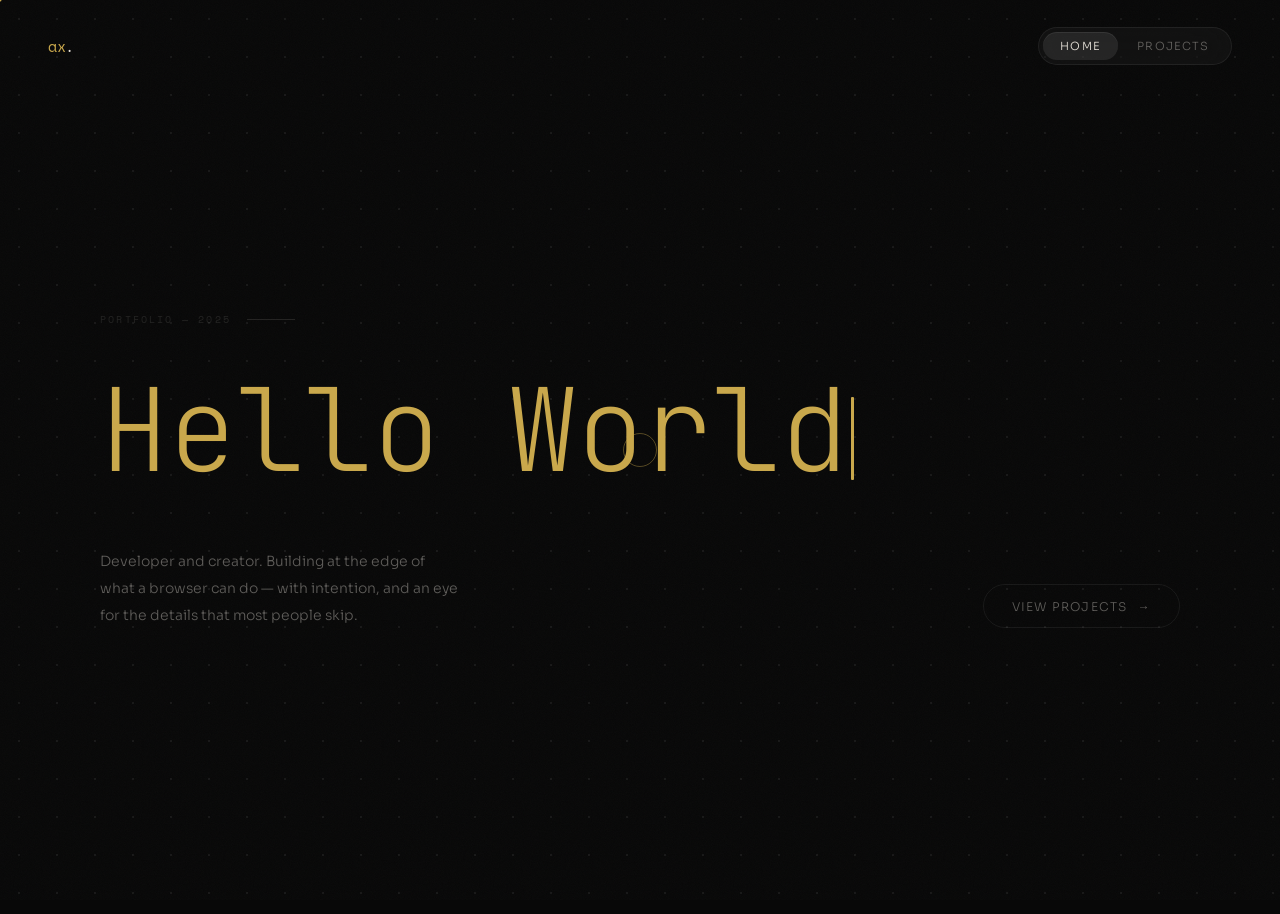
==== index.html @ 5260afad "Update link to test.html in index.html" ====
<!DOCTYPE html>
<html lang="en">
<head>
  <meta charset="UTF-8" />
  <meta name="viewport" content="width=device-width, initial-scale=1.0" />
  <title>ax.</title>
  <link href="https://fonts.googleapis.com/css2?family=Sora:wght@200;300;400&family=Space+Mono&family=Playfair+Display:ital@1&family=JetBrains+Mono:wght@400&display=swap" rel="stylesheet" />
  <style>
    :root {
      --gold:#c9a84c;
      --gold-dim:rgba(201,168,76,.07);
      --gold-border:rgba(201,168,76,.28);
      --bg:#080808;
      --text:#eae5dc;
      --muted:rgba(234,229,220,.38);
      --faint:rgba(234,229,220,.12);
      --line:rgba(255,255,255,.065);
      --glass:rgba(255,255,255,.038);
    }

    *,*::before,*::after{margin:0;padding:0;box-sizing:border-box;}
    html{height:100%;}
    body{
      background:var(--bg);
      color:var(--text);
      font-family:'Sora',sans-serif;
      min-height:100vh;
      overflow-x:hidden;
      cursor:none;
    }

    /* dot grid */
    body::before{
      content:'';
      position:fixed;inset:0;
      background-image:radial-gradient(circle,rgba(255,255,255,.065) 1px,transparent 1px);
      background-size:38px 38px;
      background-position:var(--gx,0px) var(--gy,0px);
      z-index:0;pointer-events:none;
      transition:background-position 1.2s cubic-bezier(.23,1,.32,1);
    }

    /* grain */
    body::after{
      content:'';position:fixed;inset:0;z-index:1;pointer-events:none;opacity:.028;
      background-image:url("data:image/svg+xml,%3Csvg xmlns='http://www.w3.org/2000/svg' width='400' height='400'%3E%3Cfilter id='g'%3E%3CfeTurbulence type='fractalNoise' baseFrequency='.68' numOctaves='4' stitchTiles='stitch'/%3E%3C/filter%3E%3Crect width='400' height='400' filter='url(%23g)'/%3E%3C/svg%3E");
      background-size:240px 240px;
    }

    /* cursor */
    #cr{
      position:fixed;width:34px;height:34px;
      border:1px solid rgba(201,168,76,.4);
      border-radius:50%;
      transform:translate(-50%,-50%);
      pointer-events:none;z-index:9999;
      transition:width .25s,height .25s,border-color .25s;
      will-change:left,top;
    }
    #cr.big{width:52px;height:52px;border-color:rgba(201,168,76,.75);}
    #cd{
      position:fixed;width:3px;height:3px;background:var(--gold);
      border-radius:50%;transform:translate(-50%,-50%);
      pointer-events:none;z-index:10000;
    }

    /* nav */
    nav{
      position:fixed;top:0;left:0;right:0;z-index:500;
      padding:1.7rem 3rem;
      display:flex;align-items:center;justify-content:space-between;
    }
    .logo{
      font-family:'Space Mono',monospace;font-size:.95rem;
      color:var(--text);text-decoration:none;cursor:none;letter-spacing:-.02em;
    }
    .logo em{color:var(--gold);font-style:normal;}
    .pill{
      display:flex;background:rgba(255,255,255,.034);
      border:1px solid var(--line);border-radius:100px;
      padding:.26rem;gap:.08rem;
      backdrop-filter:blur(20px);-webkit-backdrop-filter:blur(20px);
    }
    .tab{
      font-family:'Sora',sans-serif;font-size:.7rem;font-weight:300;
      letter-spacing:.1em;text-transform:uppercase;
      color:var(--muted);background:none;border:none;
      padding:.42rem 1.1rem;border-radius:100px;
      cursor:none;transition:color .2s,background .2s;
    }
    .tab:hover{color:var(--text);}
    .tab.on{
      background:rgba(255,255,255,.085);color:var(--text);
      box-shadow:inset 0 1px 0 rgba(255,255,255,.07);
    }

    /* sections */
    main{position:relative;z-index:2;}
    .sec{
      position:absolute;inset:0;min-height:100vh;
      display:flex;align-items:center;
      padding:6.5rem 3rem 4rem;
      opacity:0;pointer-events:none;
      transform:translateY(14px);
      transition:opacity .5s cubic-bezier(.23,1,.32,1),transform .5s cubic-bezier(.23,1,.32,1);
    }
    .sec.on{opacity:1;pointer-events:all;transform:translateY(0);position:relative;}

    /* ── HOME ── */
    .hero{width:100%;max-width:1080px;margin:0 auto;}
    .hero-label{
      font-family:'Space Mono',monospace;font-size:.62rem;
      letter-spacing:.22em;color:var(--faint);text-transform:uppercase;
      display:flex;align-items:center;gap:1rem;margin-bottom:2.8rem;
      opacity:0;animation:fadeUp .7s .1s cubic-bezier(.23,1,.32,1) forwards;
    }
    .hero-label::after{content:'';width:48px;height:1px;background:var(--faint);}
    h1.hero-title{
      font-weight:200;line-height:1.0;letter-spacing:-.04em;
      margin-bottom:3.5rem;
      opacity:0;animation:fadeUp .7s .25s cubic-bezier(.23,1,.32,1) forwards;
    }
    .line-static{display:block;font-size:clamp(4.5rem,10vw,8.5rem);color:var(--text);}
    .line-typed{
      display:block;
      font-family:'JetBrains Mono',monospace;
      font-size:clamp(3.8rem,9vw,7.5rem);color:var(--gold);min-height:1.05em;
    }
    .cur{
      display:inline-block;width:3px;height:.72em;
      background:var(--gold);vertical-align:middle;margin-left:3px;
      border-radius:1px;animation:blink .9s step-end infinite;
    }
    @keyframes blink{50%{opacity:0}}
    .hero-bottom{
      display:flex;align-items:flex-end;justify-content:space-between;
      gap:2rem;flex-wrap:wrap;
      opacity:0;animation:fadeUp .7s .45s cubic-bezier(.23,1,.32,1) forwards;
    }
    .hero-desc{font-size:.875rem;font-weight:300;color:var(--muted);line-height:1.9;max-width:360px;}
    .mag{position:relative;display:inline-block;padding:1.2rem;margin:-1.2rem;}
    .cta{
      display:inline-flex;align-items:center;gap:.65rem;
      background:none;border:1px solid var(--line);color:var(--muted);
      font-family:'Sora',sans-serif;font-size:.75rem;font-weight:300;
      letter-spacing:.1em;text-transform:uppercase;
      padding:.85rem 1.75rem;border-radius:100px;
      cursor:none;transition:border-color .25s,color .25s,background .25s;
      white-space:nowrap;position:relative;z-index:1;
    }
    .cta:hover{border-color:var(--gold-border);color:var(--gold);background:var(--gold-dim);}
    .cta .arr{transition:transform .3s cubic-bezier(.23,1,.32,1);display:inline-block;}
    .cta:hover .arr{transform:translateX(4px);}

    /* ── PROJECTS ── */
    #projects{align-items:flex-start;padding-top:7rem;min-height:100vh;}
    .proj-wrap{width:100%;max-width:1080px;margin:0 auto;}
    .proj-head{
      display:flex;align-items:baseline;justify-content:space-between;
      padding-bottom:1rem;border-bottom:1px solid var(--line);margin-bottom:2.5rem;
    }
    .ph-l{font-family:'Space Mono',monospace;font-size:.62rem;letter-spacing:.2em;text-transform:uppercase;color:var(--faint);}
    .ph-r{font-family:'Space Mono',monospace;font-size:.62rem;letter-spacing:.1em;color:var(--faint);}

    /* card grid */
    .cards{
      display:grid;
      grid-template-columns:1fr 1fr;
      gap:1.4rem;
    }
    @media(max-width:680px){.cards{grid-template-columns:1fr;}}

    /* individual card */
    .card{
      background:var(--glass);
      border:1px solid var(--line);
      border-radius:24px;
      padding:2.4rem;
      position:relative;
      overflow:hidden;
      transition:border-color .35s,box-shadow .35s,transform .08s;
      transform-style:preserve-3d;
      opacity:0;
      transform:translateY(16px);
      transition:opacity .5s cubic-bezier(.23,1,.32,1),
                  transform .5s cubic-bezier(.23,1,.32,1),
                  border-color .35s,box-shadow .35s;
      backdrop-filter:blur(16px);
      -webkit-backdrop-filter:blur(16px);
      cursor:none;
    }
    .card.visible{opacity:1;transform:translateY(0);}

    /* top sheen */
    .card::after{
      content:'';
      position:absolute;top:0;left:15%;right:15%;height:1px;
      background:linear-gradient(to right,transparent,rgba(255,255,255,.1),transparent);
    }

    /* cursor-follow light */
    .card-light{
      position:absolute;inset:0;
      background:radial-gradient(380px circle at var(--mx,-100px) var(--my,-100px),rgba(201,168,76,.07),transparent 60%);
      opacity:0;transition:opacity .3s;border-radius:24px;pointer-events:none;
    }
    .card:hover .card-light{opacity:1;}
    .card:hover{
      border-color:rgba(255,255,255,.11);
      box-shadow:0 20px 60px rgba(0,0,0,.5),inset 0 1px 0 rgba(255,255,255,.07);
    }

    /* ghost index number */
    .card-ghost{
      position:absolute;top:-.8rem;right:1.2rem;
      font-family:'Space Mono',monospace;font-size:7rem;font-weight:400;
      color:rgba(255,255,255,.028);line-height:1;
      pointer-events:none;user-select:none;
      transition:color .4s,transform .4s cubic-bezier(.23,1,.32,1);
    }
    .card:hover .card-ghost{color:rgba(255,255,255,.05);transform:translateY(-6px);}

    /* card content */
    .card-tag{
      display:inline-block;
      font-size:.6rem;letter-spacing:.14em;text-transform:uppercase;
      color:var(--gold);background:var(--gold-dim);
      border:1px solid rgba(201,168,76,.18);
      padding:.22rem .7rem;border-radius:100px;
      margin-bottom:1.3rem;
    }
    .card-name{
      font-size:1.65rem;font-weight:200;letter-spacing:-.025em;
      color:var(--text);line-height:1.1;margin-bottom:1rem;
      transition:color .25s;
    }
    .card:hover .card-name{color:rgba(234,229,220,.92);}
    .card-desc{
      font-size:.83rem;font-weight:300;color:var(--muted);
      line-height:1.85;margin-bottom:1.8rem;
    }

    /* icon slot */
    .card-icon{
      width:56px;
      height:56px;
      border-radius:16px;
      border:1px solid rgba(255,255,255,.10);
      background:rgba(255,255,255,.03);
      overflow:hidden;
      flex-shrink:0;
      display:flex;
      align-items:center;
      justify-content:center;
      backdrop-filter:blur(12px);
      -webkit-backdrop-filter:blur(12px);
    }
    .card-icon img,
    .card-icon svg{
      width:100%;
      height:100%;
      object-fit:cover;
      display:block;
    }

    .card-top{
      display:flex;
      align-items:flex-start;
      justify-content:space-between;
      gap:1rem;
      margin-bottom:1rem;
      position:relative;
      z-index:1;
    }

    /* card footer */
    .card-foot{display:flex;align-items:center;justify-content:space-between;gap:1rem;flex-wrap:wrap;}
    .card-stack{display:flex;gap:.35rem;flex-wrap:wrap;}
    .spill{
      font-size:.58rem;letter-spacing:.1em;
      color:var(--faint);
      background:rgba(255,255,255,.03);
      border:1px solid rgba(255,255,255,.065);
      padding:.2rem .6rem;border-radius:100px;
    }

    /* visit button */
    .card-btn{
      display:inline-flex;align-items:center;gap:.5rem;
      background:none;
      border:1px solid var(--line);
      color:var(--muted);
      font-family:'Sora',sans-serif;
      font-size:.68rem;font-weight:300;letter-spacing:.1em;text-transform:uppercase;
      padding:.6rem 1.2rem;border-radius:100px;
      text-decoration:none;
      cursor:none;
      transition:border-color .25s,color .25s,background .25s,transform .2s;
      white-space:nowrap;
      flex-shrink:0;
    }
    .card-btn:hover{
      border-color:var(--gold-border);color:var(--gold);
      background:var(--gold-dim);transform:translateY(-1px);
    }
    .card-btn .barr{
      display:inline-block;font-size:.75rem;
      transition:transform .3s cubic-bezier(.23,1,.32,1);
    }
    .card-btn:hover .barr{transform:translate(2px,-2px);}

    /* stagger delays */
    .card:nth-child(1){transition-delay:0s,.0s,.0s,.0s;}
    .card.visible:nth-child(1){transition-delay:.1s;}
    .card.visible:nth-child(2){transition-delay:.22s;}

    @keyframes fadeUp{to{opacity:1;transform:translateY(0);}}
  </style>
</head>
<body>

  <div id="cr"></div>
  <div id="cd"></div>

  <nav>
    <a class="logo"><em>ax</em>.</a>
    <div class="pill">
      <button class="tab on" data-to="home">Home</button>
      <button class="tab" data-to="projects">Projects</button>
    </div>
  </nav>

  <main>

    <!-- HOME -->
    <section class="sec on" id="home">
      <div class="hero">
        <div class="hero-label">Portfolio — 2025</div>
        <h1 class="hero-title">
          <span class="line-typed"><span id="typer"></span><span class="cur"></span></span>
        </h1>
        <div class="hero-bottom">
          <p class="hero-desc">
            Developer and creator. Building at the edge of what a browser
            can do — with intention, and an eye for the details that most people skip.
          </p>
          <div class="mag" id="mag">
            <button class="cta" id="cta-btn">
              View Projects <span class="arr">→</span>
            </button>
          </div>
        </div>
      </div>
    </section>

    <!-- PROJECTS -->
    <section class="sec" id="projects">
      <div class="proj-wrap">
        <div class="proj-head">
          <span class="ph-l">Selected Projects</span>
          <span class="ph-r">02 / 2026</span>
        </div>

        <div class="cards">

          <!-- Card 01 -->
          <div class="card" id="c1">
            <div class="card-light"></div>
            <div class="card-ghost"></div>
            <div class="card-top">
              <div class="card-tag">Test</div>
              <div class="card-icon">
                <!-- put your icon/image/svg here -->
              </div>
            </div>
            <div class="card-name">Test Page</div>
            <p class="card-desc">
              A simple test page for this website
            </p>
            <div class="card-foot">
              <div class="card-stack">
                <span class="spill">Secure</span>
                <span class="spill">HTML/CSS/JS</span>
              </div>
              <a class="card-btn" href="/test.html" target="_blank" rel="noopener">
                Visit <span class="barr">↗</span>
              </a>
            </div>
          </div>

          <!-- Card 02 -->
          <div class="card" id="c2">
            <div class="card-light"></div>
            <div class="card-ghost"></div>
            <div class="card-top">
              <div class="card-tag">Creative Tool</div>
              <div class="card-icon">
                <!-- put your icon/image/svg here -->
              </div>
            </div>
            <div class="card-name">Project Beta</div>
            <p class="card-desc">
              Another placeholder for something worth showing. Describe the concept, 
              the craft behind it, and what it demonstrates about your approach to 
              building things that matter.
            </p>
            <div class="card-foot">
              <div class="card-stack">
                <span class="spill">Python</span>
                <span class="spill">Flask</span>
                <span class="spill">WebGL</span>
                <span class="spill">smthn smthn</span>
              </div>
              <a class="card-btn" href="https://example.com" target="_blank" rel="noopener">
                Visit <span class="barr">↗</span>
              </a>
            </div>
          </div>

        </div>
      </div>
    </section>

  </main>

<script>
/* cursor */
const cr=document.getElementById('cr'),cd=document.getElementById('cd');
let mx=window.innerWidth/2,my=window.innerHeight/2,rx=mx,ry=my;
document.addEventListener('mousemove',e=>{mx=e.clientX;my=e.clientY;cd.style.left=mx+'px';cd.style.top=my+'px';});
(function loop(){rx+=(mx-rx)*.09;ry+=(my-ry)*.09;cr.style.left=rx+'px';cr.style.top=ry+'px';requestAnimationFrame(loop);})();
document.querySelectorAll('button,a,.card').forEach(el=>{
  el.addEventListener('mouseenter',()=>cr.classList.add('big'));
  el.addEventListener('mouseleave',()=>cr.classList.remove('big'));
});

/* dot grid parallax */
document.addEventListener('mousemove',e=>{
  document.body.style.setProperty('--gx',((e.clientX/window.innerWidth)-.5)*12+'px');
  document.body.style.setProperty('--gy',((e.clientY/window.innerHeight)-.5)*12+'px');
});

/* sections */
const secs={home:document.getElementById('home'),projects:document.getElementById('projects')};
function go(id){
  Object.values(secs).forEach(s=>s.classList.remove('on'));
  document.querySelectorAll('.tab').forEach(t=>t.classList.remove('on'));
  secs[id].classList.add('on');
  document.querySelector(`.tab[data-to="${id}"]`).classList.add('on');
  if(id==='projects') revealCards();
}
document.querySelectorAll('.tab').forEach(t=>t.addEventListener('click',()=>go(t.dataset.to)));
document.getElementById('cta-btn').addEventListener('click',()=>go('projects'));

function revealCards(){
  document.querySelectorAll('.card').forEach(c=>c.classList.remove('visible'));
  document.querySelectorAll('.card').forEach((c,i)=>{
    setTimeout(()=>c.classList.add('visible'),80+i*140);
  });
}

/* card tilt + cursor light */
document.querySelectorAll('.card').forEach(card=>{
  const light=card.querySelector('.card-light');
  card.addEventListener('mousemove',e=>{
    const r=card.getBoundingClientRect();
    const x=e.clientX-r.left, y=e.clientY-r.top;
    const cx=r.width/2, cy=r.height/2;
    const rotX=(y-cy)/cy*-5;
    const rotY=(x-cx)/cx*6;
    card.style.transform=`perspective(900px) rotateX(${rotX}deg) rotateY(${rotY}deg) translateZ(6px)`;
    light.style.setProperty('--mx',x+'px');
    light.style.setProperty('--my',y+'px');
  });
  card.addEventListener('mouseleave',()=>{
    card.style.transform='';
  });
  // pass mouse pos to CSS
  card.addEventListener('mousemove',e=>{
    const r=card.getBoundingClientRect();
    card.style.setProperty('--mx',(e.clientX-r.left)+'px');
    card.style.setProperty('--my',(e.clientY-r.top)+'px');
  });
});

/* magnetic button */
const mag=document.getElementById('mag'),btn=document.getElementById('cta-btn');
mag.addEventListener('mousemove',e=>{
  const r=btn.getBoundingClientRect();
  const dx=e.clientX-(r.left+r.width/2), dy=e.clientY-(r.top+r.height/2);
  btn.style.transition='transform .1s,border-color .25s,color .25s,background .25s';
  btn.style.transform=`translate(${dx*.28}px,${dy*.28}px)`;
});
mag.addEventListener('mouseleave',()=>{
  btn.style.transition='transform .65s cubic-bezier(.23,1,.32,1),border-color .25s,color .25s,background .25s';
  btn.style.transform='';
});

/* typewriter */
const phrases=['Hello World'];
let pi=0,ci=0,del=false;
const tel=document.getElementById('typer');
function tick(){
  const t=phrases[pi];
  if(!del){
    if(ci<t.length){tel.textContent=t.slice(0,++ci);setTimeout(tick,65+Math.random()*35);}
    else{setTimeout(()=>{del=true;tick();},2400);}
  }else{
    if(ci>0){tel.textContent=t.slice(0,--ci);setTimeout(tick,38);}
    else{del=false;pi=(pi+1)%phrases.length;setTimeout(tick,450);}
  }
}
setTimeout(tick,900);
</script>
</body>
</html>
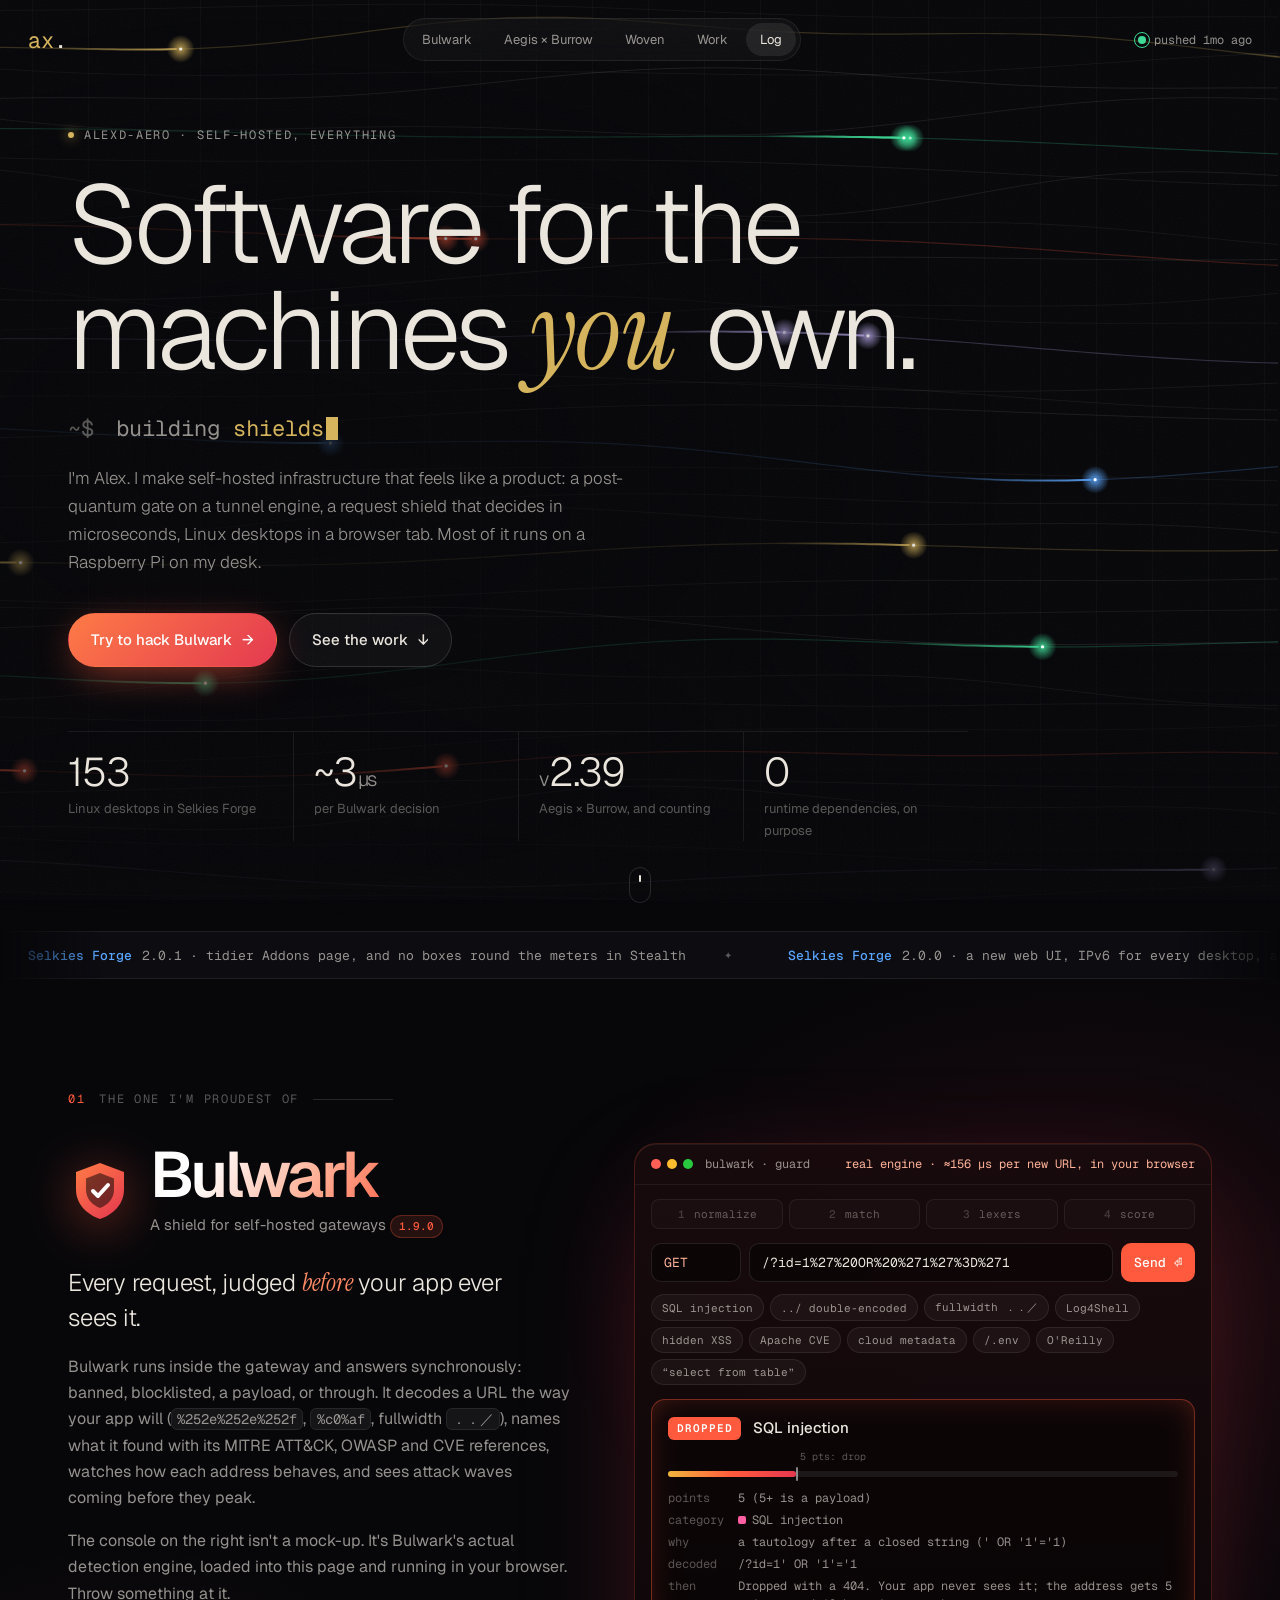
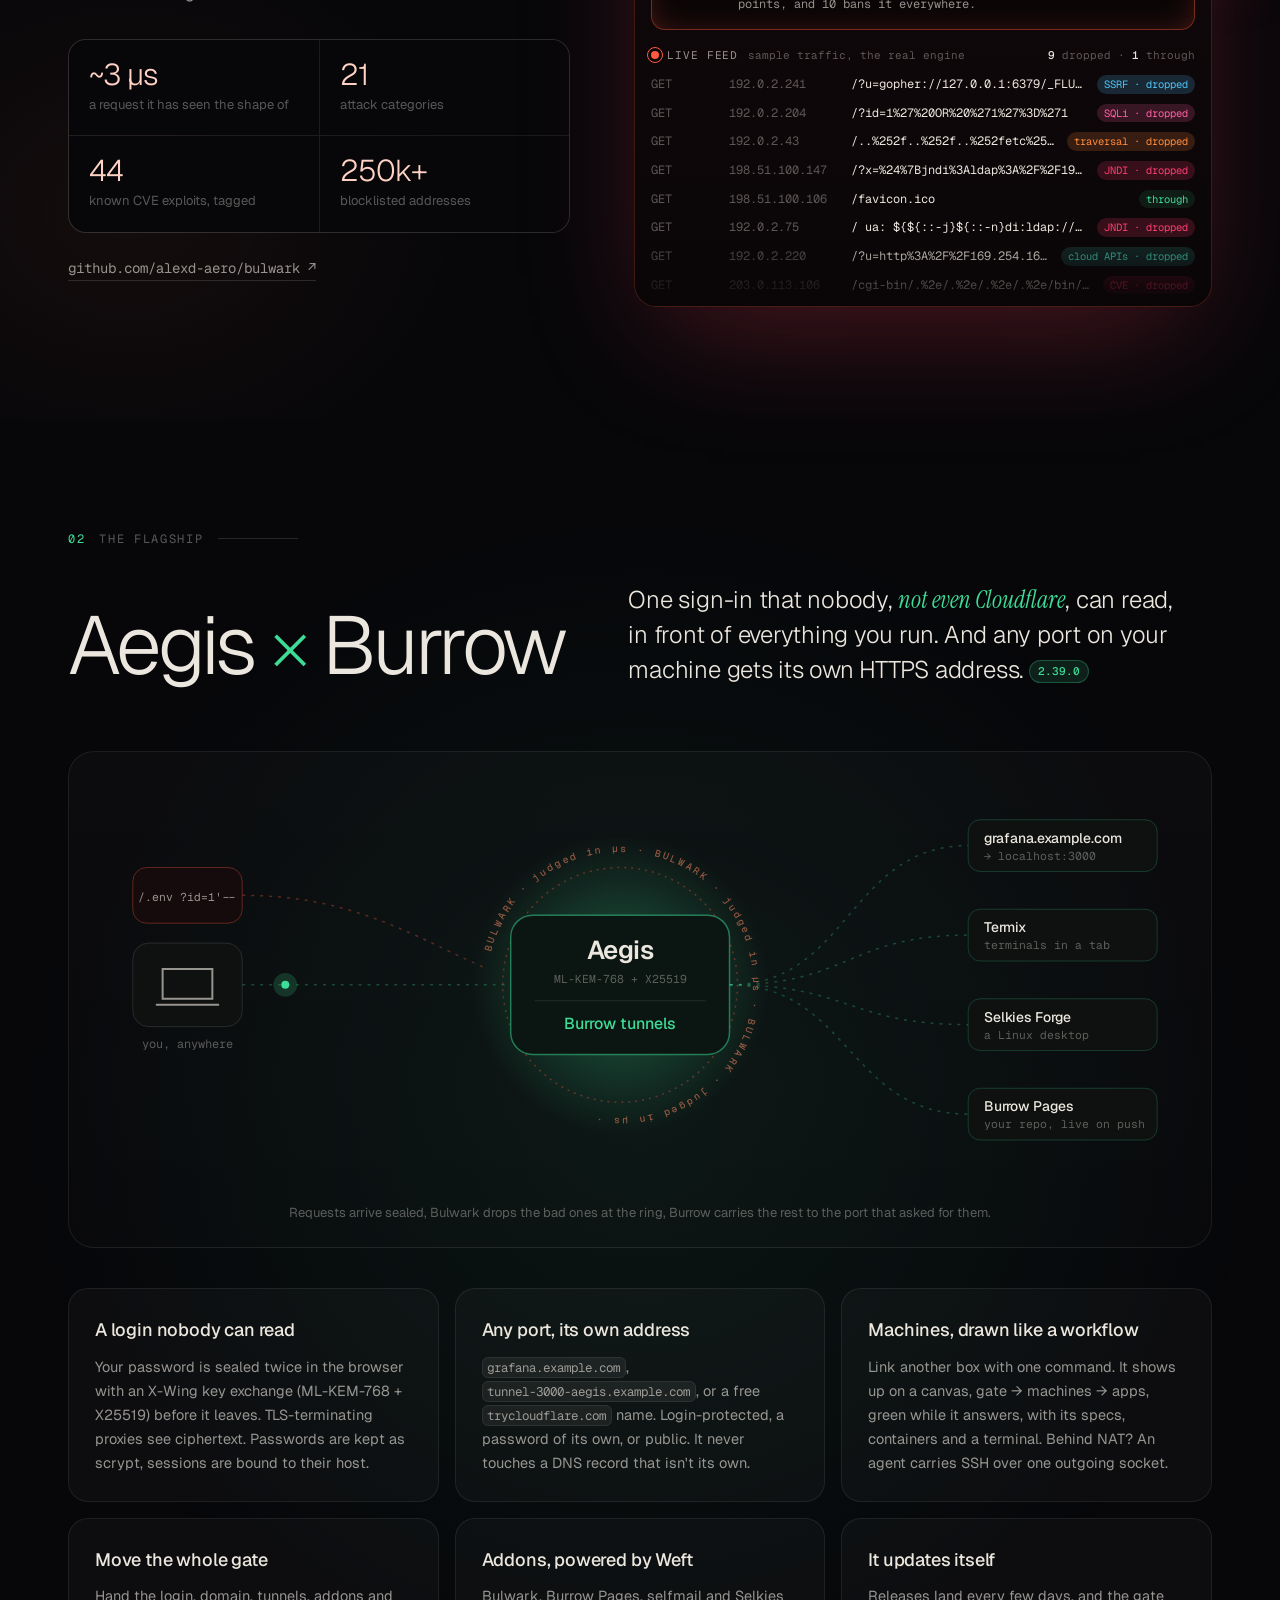
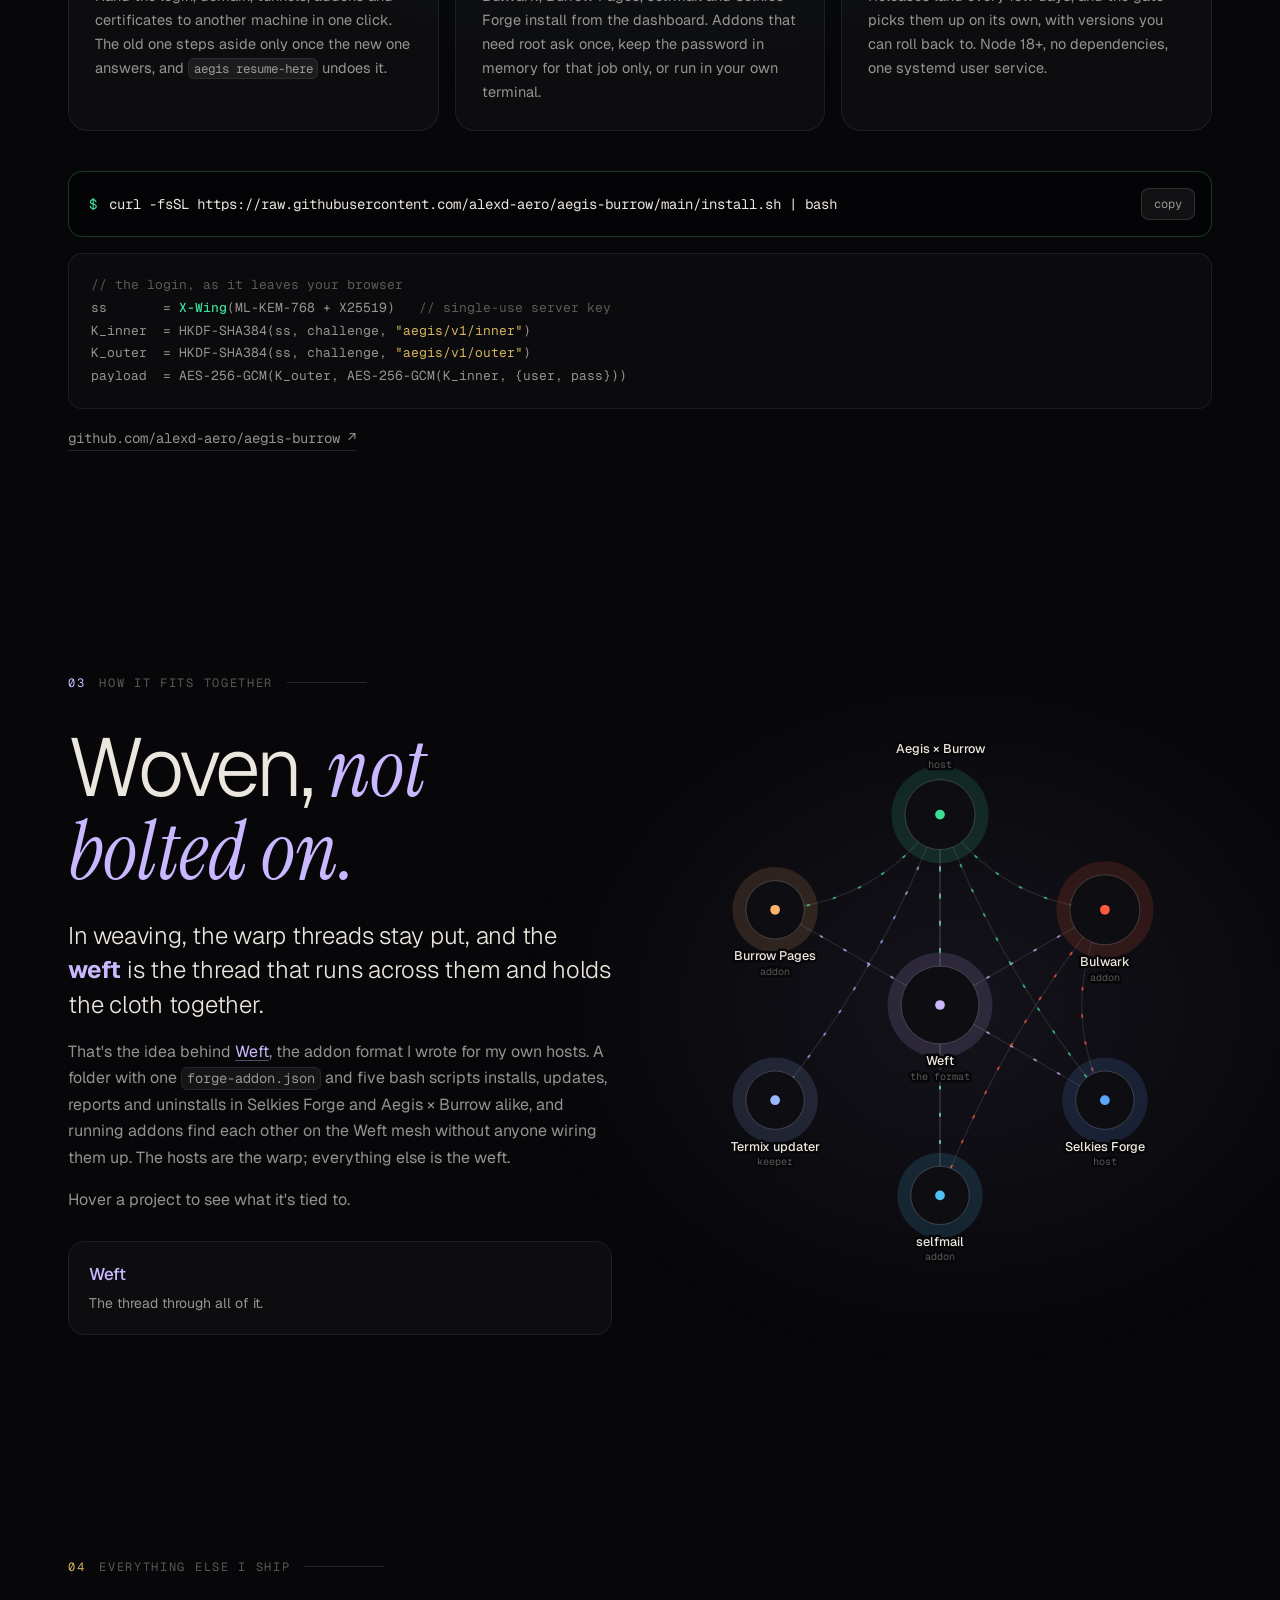
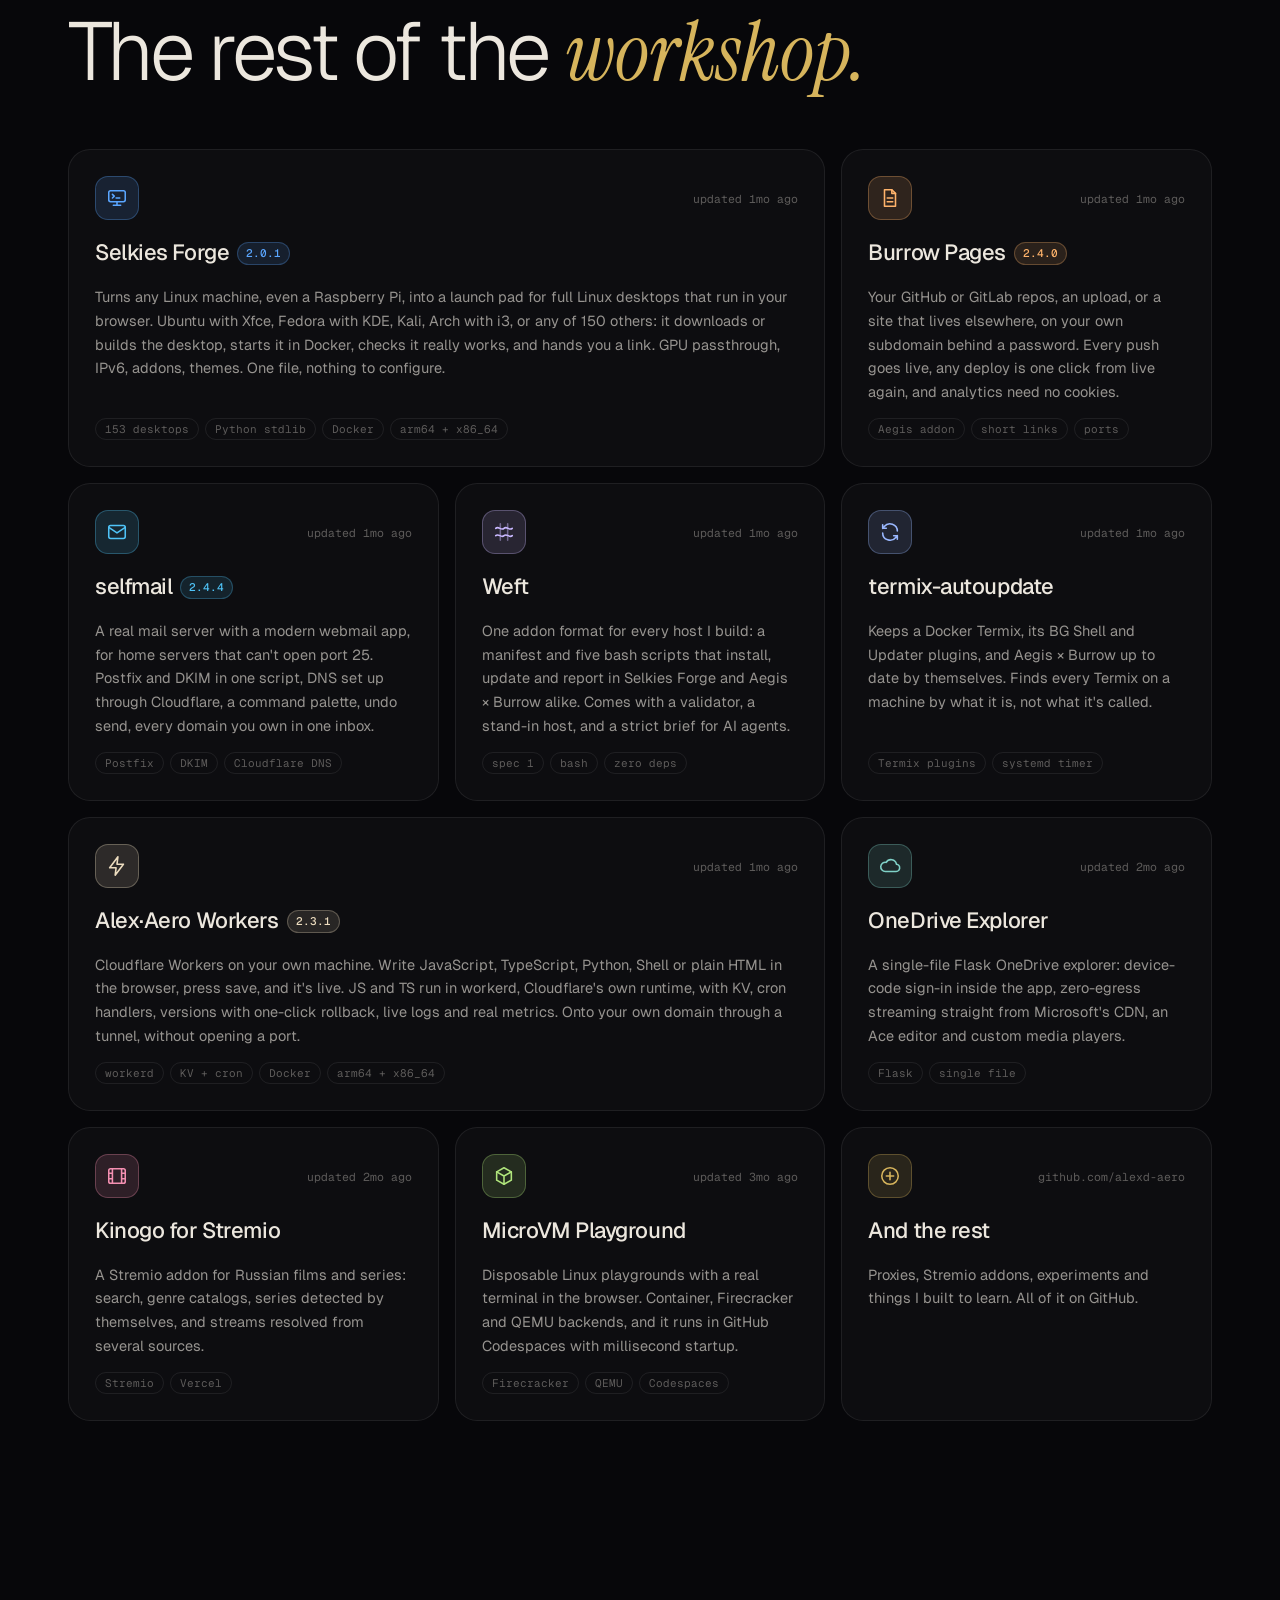
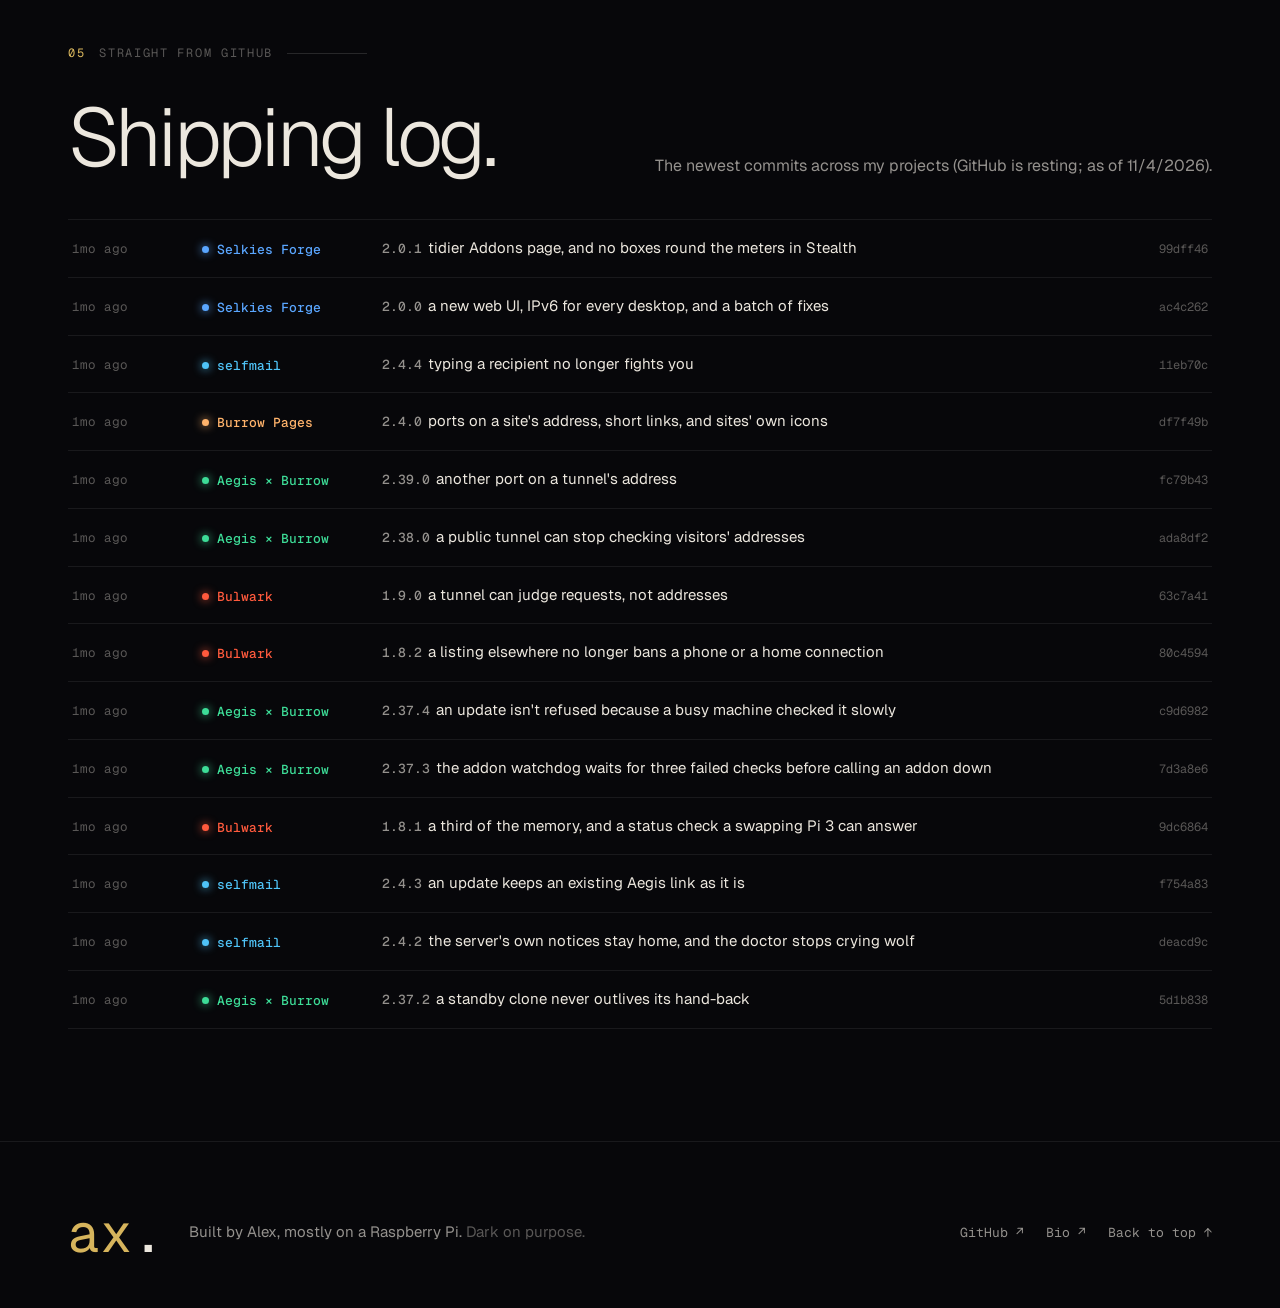
==== commit 1817661e: "A new alex-aero.com: the loom, Bulwark live, and everything I ship The whole site is rebuilt, still " ====
--- a/index.html
+++ b/index.html
@@ -1,516 +1,342 @@
 <!DOCTYPE html>
 <html lang="en">
 <head>
-  <meta charset="UTF-8" />
-  <meta name="viewport" content="width=device-width, initial-scale=1.0" />
-  <title>ax.</title>
-  <link href="https://fonts.googleapis.com/css2?family=Sora:wght@200;300;400&family=Space+Mono&family=Playfair+Display:ital@1&family=JetBrains+Mono:wght@400&display=swap" rel="stylesheet" />
-  <style>
-    :root {
-      --gold:#c9a84c;
-      --gold-dim:rgba(201,168,76,.07);
-      --gold-border:rgba(201,168,76,.28);
-      --bg:#080808;
-      --text:#eae5dc;
-      --muted:rgba(234,229,220,.38);
-      --faint:rgba(234,229,220,.12);
-      --line:rgba(255,255,255,.065);
-      --glass:rgba(255,255,255,.038);
-    }
-
-    *,*::before,*::after{margin:0;padding:0;box-sizing:border-box;}
-    html{height:100%;}
-    body{
-      background:var(--bg);
-      color:var(--text);
-      font-family:'Sora',sans-serif;
-      min-height:100vh;
-      overflow-x:hidden;
-      cursor:none;
-    }
-
-    /* dot grid */
-    body::before{
-      content:'';
-      position:fixed;inset:0;
-      background-image:radial-gradient(circle,rgba(255,255,255,.065) 1px,transparent 1px);
-      background-size:38px 38px;
-      background-position:var(--gx,0px) var(--gy,0px);
-      z-index:0;pointer-events:none;
-      transition:background-position 1.2s cubic-bezier(.23,1,.32,1);
-    }
-
-    /* grain */
-    body::after{
-      content:'';position:fixed;inset:0;z-index:1;pointer-events:none;opacity:.028;
-      background-image:url("data:image/svg+xml,%3Csvg xmlns='http://www.w3.org/2000/svg' width='400' height='400'%3E%3Cfilter id='g'%3E%3CfeTurbulence type='fractalNoise' baseFrequency='.68' numOctaves='4' stitchTiles='stitch'/%3E%3C/filter%3E%3Crect width='400' height='400' filter='url(%23g)'/%3E%3C/svg%3E");
-      background-size:240px 240px;
-    }
-
-    /* cursor */
-    #cr{
-      position:fixed;width:34px;height:34px;
-      border:1px solid rgba(201,168,76,.4);
-      border-radius:50%;
-      transform:translate(-50%,-50%);
-      pointer-events:none;z-index:9999;
-      transition:width .25s,height .25s,border-color .25s;
-      will-change:left,top;
-    }
-    #cr.big{width:52px;height:52px;border-color:rgba(201,168,76,.75);}
-    #cd{
-      position:fixed;width:3px;height:3px;background:var(--gold);
-      border-radius:50%;transform:translate(-50%,-50%);
-      pointer-events:none;z-index:10000;
-    }
-
-    /* nav */
-    nav{
-      position:fixed;top:0;left:0;right:0;z-index:500;
-      padding:1.7rem 3rem;
-      display:flex;align-items:center;justify-content:space-between;
-    }
-    .logo{
-      font-family:'Space Mono',monospace;font-size:.95rem;
-      color:var(--text);text-decoration:none;cursor:none;letter-spacing:-.02em;
-    }
-    .logo em{color:var(--gold);font-style:normal;}
-    .pill{
-      display:flex;background:rgba(255,255,255,.034);
-      border:1px solid var(--line);border-radius:100px;
-      padding:.26rem;gap:.08rem;
-      backdrop-filter:blur(20px);-webkit-backdrop-filter:blur(20px);
-    }
-    .tab{
-      font-family:'Sora',sans-serif;font-size:.7rem;font-weight:300;
-      letter-spacing:.1em;text-transform:uppercase;
-      color:var(--muted);background:none;border:none;
-      padding:.42rem 1.1rem;border-radius:100px;
-      cursor:none;transition:color .2s,background .2s;
-    }
-    .tab:hover{color:var(--text);}
-    .tab.on{
-      background:rgba(255,255,255,.085);color:var(--text);
-      box-shadow:inset 0 1px 0 rgba(255,255,255,.07);
-    }
-
-    /* sections */
-    main{position:relative;z-index:2;}
-    .sec{
-      position:absolute;inset:0;min-height:100vh;
-      display:flex;align-items:center;
-      padding:6.5rem 3rem 4rem;
-      opacity:0;pointer-events:none;
-      transform:translateY(14px);
-      transition:opacity .5s cubic-bezier(.23,1,.32,1),transform .5s cubic-bezier(.23,1,.32,1);
-    }
-    .sec.on{opacity:1;pointer-events:all;transform:translateY(0);position:relative;}
-
-    /* ── HOME ── */
-    .hero{width:100%;max-width:1080px;margin:0 auto;}
-    .hero-label{
-      font-family:'Space Mono',monospace;font-size:.62rem;
-      letter-spacing:.22em;color:var(--faint);text-transform:uppercase;
-      display:flex;align-items:center;gap:1rem;margin-bottom:2.8rem;
-      opacity:0;animation:fadeUp .7s .1s cubic-bezier(.23,1,.32,1) forwards;
-    }
-    .hero-label::after{content:'';width:48px;height:1px;background:var(--faint);}
-    h1.hero-title{
-      font-weight:200;line-height:1.0;letter-spacing:-.04em;
-      margin-bottom:3.5rem;
-      opacity:0;animation:fadeUp .7s .25s cubic-bezier(.23,1,.32,1) forwards;
-    }
-    .line-static{display:block;font-size:clamp(4.5rem,10vw,8.5rem);color:var(--text);}
-    .line-typed{
-      display:block;
-      font-family:'JetBrains Mono',monospace;
-      font-size:clamp(3.8rem,9vw,7.5rem);color:var(--gold);min-height:1.05em;
-    }
-    .cur{
-      display:inline-block;width:3px;height:.72em;
-      background:var(--gold);vertical-align:middle;margin-left:3px;
-      border-radius:1px;animation:blink .9s step-end infinite;
-    }
-    @keyframes blink{50%{opacity:0}}
-    .hero-bottom{
-      display:flex;align-items:flex-end;justify-content:space-between;
-      gap:2rem;flex-wrap:wrap;
-      opacity:0;animation:fadeUp .7s .45s cubic-bezier(.23,1,.32,1) forwards;
-    }
-    .hero-desc{font-size:.875rem;font-weight:300;color:var(--muted);line-height:1.9;max-width:360px;}
-    .mag{position:relative;display:inline-block;padding:1.2rem;margin:-1.2rem;}
-    .cta{
-      display:inline-flex;align-items:center;gap:.65rem;
-      background:none;border:1px solid var(--line);color:var(--muted);
-      font-family:'Sora',sans-serif;font-size:.75rem;font-weight:300;
-      letter-spacing:.1em;text-transform:uppercase;
-      padding:.85rem 1.75rem;border-radius:100px;
-      cursor:none;transition:border-color .25s,color .25s,background .25s;
-      white-space:nowrap;position:relative;z-index:1;
-    }
-    .cta:hover{border-color:var(--gold-border);color:var(--gold);background:var(--gold-dim);}
-    .cta .arr{transition:transform .3s cubic-bezier(.23,1,.32,1);display:inline-block;}
-    .cta:hover .arr{transform:translateX(4px);}
-
-    /* ── PROJECTS ── */
-    #projects{align-items:flex-start;padding-top:7rem;min-height:100vh;}
-    .proj-wrap{width:100%;max-width:1080px;margin:0 auto;}
-    .proj-head{
-      display:flex;align-items:baseline;justify-content:space-between;
-      padding-bottom:1rem;border-bottom:1px solid var(--line);margin-bottom:2.5rem;
-    }
-    .ph-l{font-family:'Space Mono',monospace;font-size:.62rem;letter-spacing:.2em;text-transform:uppercase;color:var(--faint);}
-    .ph-r{font-family:'Space Mono',monospace;font-size:.62rem;letter-spacing:.1em;color:var(--faint);}
-
-    /* card grid */
-    .cards{
-      display:grid;
-      grid-template-columns:1fr 1fr;
-      gap:1.4rem;
-    }
-    @media(max-width:680px){.cards{grid-template-columns:1fr;}}
-
-    /* individual card */
-    .card{
-      background:var(--glass);
-      border:1px solid var(--line);
-      border-radius:24px;
-      padding:2.4rem;
-      position:relative;
-      overflow:hidden;
-      transition:border-color .35s,box-shadow .35s,transform .08s;
-      transform-style:preserve-3d;
-      opacity:0;
-      transform:translateY(16px);
-      transition:opacity .5s cubic-bezier(.23,1,.32,1),
-                  transform .5s cubic-bezier(.23,1,.32,1),
-                  border-color .35s,box-shadow .35s;
-      backdrop-filter:blur(16px);
-      -webkit-backdrop-filter:blur(16px);
-      cursor:none;
-    }
-    .card.visible{opacity:1;transform:translateY(0);}
-
-    /* top sheen */
-    .card::after{
-      content:'';
-      position:absolute;top:0;left:15%;right:15%;height:1px;
-      background:linear-gradient(to right,transparent,rgba(255,255,255,.1),transparent);
-    }
-
-    /* cursor-follow light */
-    .card-light{
-      position:absolute;inset:0;
-      background:radial-gradient(380px circle at var(--mx,-100px) var(--my,-100px),rgba(201,168,76,.07),transparent 60%);
-      opacity:0;transition:opacity .3s;border-radius:24px;pointer-events:none;
-    }
-    .card:hover .card-light{opacity:1;}
-    .card:hover{
-      border-color:rgba(255,255,255,.11);
-      box-shadow:0 20px 60px rgba(0,0,0,.5),inset 0 1px 0 rgba(255,255,255,.07);
-    }
-
-    /* ghost index number */
-    .card-ghost{
-      position:absolute;top:-.8rem;right:1.2rem;
-      font-family:'Space Mono',monospace;font-size:7rem;font-weight:400;
-      color:rgba(255,255,255,.028);line-height:1;
-      pointer-events:none;user-select:none;
-      transition:color .4s,transform .4s cubic-bezier(.23,1,.32,1);
-    }
-    .card:hover .card-ghost{color:rgba(255,255,255,.05);transform:translateY(-6px);}
-
-    /* card content */
-    .card-tag{
-      display:inline-block;
-      font-size:.6rem;letter-spacing:.14em;text-transform:uppercase;
-      color:var(--gold);background:var(--gold-dim);
-      border:1px solid rgba(201,168,76,.18);
-      padding:.22rem .7rem;border-radius:100px;
-      margin-bottom:1.3rem;
-    }
-    .card-name{
-      font-size:1.65rem;font-weight:200;letter-spacing:-.025em;
-      color:var(--text);line-height:1.1;margin-bottom:1rem;
-      transition:color .25s;
-    }
-    .card:hover .card-name{color:rgba(234,229,220,.92);}
-    .card-desc{
-      font-size:.83rem;font-weight:300;color:var(--muted);
-      line-height:1.85;margin-bottom:1.8rem;
-    }
-
-    /* icon slot */
-    .card-icon{
-      width:56px;
-      height:56px;
-      border-radius:16px;
-      border:1px solid rgba(255,255,255,.10);
-      background:rgba(255,255,255,.03);
-      overflow:hidden;
-      flex-shrink:0;
-      display:flex;
-      align-items:center;
-      justify-content:center;
-      backdrop-filter:blur(12px);
-      -webkit-backdrop-filter:blur(12px);
-    }
-    .card-icon img,
-    .card-icon svg{
-      width:100%;
-      height:100%;
-      object-fit:cover;
-      display:block;
-    }
-
-    .card-top{
-      display:flex;
-      align-items:flex-start;
-      justify-content:space-between;
-      gap:1rem;
-      margin-bottom:1rem;
-      position:relative;
-      z-index:1;
-    }
-
-    /* card footer */
-    .card-foot{display:flex;align-items:center;justify-content:space-between;gap:1rem;flex-wrap:wrap;}
-    .card-stack{display:flex;gap:.35rem;flex-wrap:wrap;}
-    .spill{
-      font-size:.58rem;letter-spacing:.1em;
-      color:var(--faint);
-      background:rgba(255,255,255,.03);
-      border:1px solid rgba(255,255,255,.065);
-      padding:.2rem .6rem;border-radius:100px;
-    }
-
-    /* visit button */
-    .card-btn{
-      display:inline-flex;align-items:center;gap:.5rem;
-      background:none;
-      border:1px solid var(--line);
-      color:var(--muted);
-      font-family:'Sora',sans-serif;
-      font-size:.68rem;font-weight:300;letter-spacing:.1em;text-transform:uppercase;
-      padding:.6rem 1.2rem;border-radius:100px;
-      text-decoration:none;
-      cursor:none;
-      transition:border-color .25s,color .25s,background .25s,transform .2s;
-      white-space:nowrap;
-      flex-shrink:0;
-    }
-    .card-btn:hover{
-      border-color:var(--gold-border);color:var(--gold);
-      background:var(--gold-dim);transform:translateY(-1px);
-    }
-    .card-btn .barr{
-      display:inline-block;font-size:.75rem;
-      transition:transform .3s cubic-bezier(.23,1,.32,1);
-    }
-    .card-btn:hover .barr{transform:translate(2px,-2px);}
-
-    /* stagger delays */
-    .card:nth-child(1){transition-delay:0s,.0s,.0s,.0s;}
-    .card.visible:nth-child(1){transition-delay:.1s;}
-    .card.visible:nth-child(2){transition-delay:.22s;}
-
-    @keyframes fadeUp{to{opacity:1;transform:translateY(0);}}
-  </style>
+  <meta charset="UTF-8">
+  <meta name="viewport" content="width=device-width, initial-scale=1">
+  <title>ax. — Alex builds for the machines you own</title>
+  <meta name="description" content="Alex (alexd-aero): Aegis × Burrow, Bulwark, Selkies Forge, Weft and more. Self-hosted infrastructure that feels like a product.">
+  <meta name="theme-color" content="#07070a">
+  <meta property="og:title" content="ax. — Alex builds for the machines you own">
+  <meta property="og:description" content="A post-quantum gate on a tunnel engine, a request shield that decides in microseconds, Linux desktops in a browser tab.">
+  <meta property="og:url" content="https://alex-aero.com/">
+  <link rel="icon" href="assets/favicon.svg" type="image/svg+xml">
+  <link rel="preconnect" href="https://fonts.googleapis.com">
+  <link rel="preconnect" href="https://fonts.gstatic.com" crossorigin>
+  <link href="https://fonts.googleapis.com/css2?family=Geist:wght@300;400;500;600;700&family=Geist+Mono:wght@400;500&family=Instrument+Serif:ital@0;1&display=swap" rel="stylesheet">
+  <link rel="stylesheet" href="assets/site.css?v=3.0.0">
+  <script type="module" src="assets/site.js?v=3.0.0"></script>
 </head>
 <body>
-
-  <div id="cr"></div>
-  <div id="cd"></div>
-
-  <nav>
-    <a class="logo"><em>ax</em>.</a>
-    <div class="pill">
-      <button class="tab on" data-to="home">Home</button>
-      <button class="tab" data-to="projects">Projects</button>
+  <div class="spot" aria-hidden="true"></div>
+
+  <header class="nav" id="nav">
+    <a class="logo" href="#top" aria-label="ax., back to the top"><em>ax</em>.</a>
+    <nav class="nav-links" aria-label="Sections">
+      <a href="#bulwark">Bulwark</a>
+      <a href="#aegis">Aegis × Burrow</a>
+      <a href="#weft">Woven</a>
+      <a href="#work">Work</a>
+      <a href="#log">Log</a>
+    </nav>
+    <a class="nav-live" href="#log" title="The newest push to any of my repositories">
+      <span class="pulse" aria-hidden="true"></span><span id="nav-live">shipping</span>
+    </a>
+  </header>
+
+  <main id="top">
+    <!-- ───────────── HERO ───────────── -->
+    <section class="hero">
+      <canvas id="loom" aria-hidden="true"></canvas>
+      <div class="hero-fade" aria-hidden="true"></div>
+      <div class="wrap hero-in">
+        <p class="eyebrow rise" style="--d:.05s"><span class="dot"></span> alexd-aero · self-hosted, everything</p>
+        <h1 class="hero-title rise" style="--d:.15s">
+          Software for the<br>machines <em>you</em> own.
+        </h1>
+        <p class="hero-typed rise" style="--d:.3s" aria-live="off">
+          <span class="prompt">~$</span> building <span id="typer" class="typer">tunnels</span><span class="caret" aria-hidden="true"></span>
+        </p>
+        <p class="hero-sub rise" style="--d:.42s">
+          I'm Alex. I make self-hosted infrastructure that feels like a product: a post-quantum
+          gate on a tunnel engine, a request shield that decides in microseconds, Linux desktops
+          in a browser tab. Most of it runs on a Raspberry Pi on my desk.
+        </p>
+        <div class="hero-cta rise" style="--d:.55s">
+          <a class="btn btn-hot mag" href="#bulwark"><span>Try to hack Bulwark</span> <i>→</i></a>
+          <a class="btn mag" href="#work"><span>See the work</span> <i>↓</i></a>
+        </div>
+        <dl class="hero-stats rise" style="--d:.7s">
+          <div><dt><span class="count" data-to="153">153</span></dt><dd>Linux desktops in Selkies Forge</dd></div>
+          <div><dt>~<span class="count" data-to="3">3</span><small>µs</small></dt><dd>per Bulwark decision</dd></div>
+          <div><dt><small>v</small><span id="stat-aegis">2.39</span></dt><dd>Aegis × Burrow, and counting</dd></div>
+          <div><dt><span class="count" data-to="0">0</span></dt><dd>runtime dependencies, on purpose</dd></div>
+        </dl>
+      </div>
+      <a class="scroll-cue" href="#ticker" aria-label="Scroll down"><span></span></a>
+    </section>
+
+    <!-- ───────────── TICKER ───────────── -->
+    <div class="ticker" id="ticker" aria-label="Recent commits">
+      <div class="ticker-track" id="ticker-track"></div>
     </div>
-  </nav>
-
-  <main>
-
-    <!-- HOME -->
-    <section class="sec on" id="home">
-      <div class="hero">
-        <div class="hero-label">Portfolio — 2025</div>
-        <h1 class="hero-title">
-          <span class="line-typed"><span id="typer"></span><span class="cur"></span></span>
-        </h1>
-        <div class="hero-bottom">
-          <p class="hero-desc">
-            Developer and creator. Building at the edge of what a browser
-            can do — with intention, and an eye for the details that most people skip.
-          </p>
-          <div class="mag" id="mag">
-            <button class="cta" id="cta-btn">
-              View Projects <span class="arr">→</span>
-            </button>
-          </div>
-        </div>
-      </div>
-    </section>
-
-    <!-- PROJECTS -->
-    <section class="sec" id="projects">
-      <div class="proj-wrap">
-        <div class="proj-head">
-          <span class="ph-l">Selected Projects</span>
-          <span class="ph-r">02 / 2026</span>
-        </div>
-
-        <div class="cards">
-
-          <!-- Card 01 -->
-          <div class="card" id="c1">
-            <div class="card-light"></div>
-            <div class="card-ghost"></div>
-            <div class="card-top">
-              <div class="card-tag">Test</div>
-              <div class="card-icon">
-                <!-- put your icon/image/svg here -->
+
+    <!-- ───────────── BULWARK ───────────── -->
+    <section class="sec bulwark" id="bulwark">
+      <div class="wrap">
+        <div class="sec-head reveal">
+          <span class="sec-num">01</span>
+          <span class="sec-kicker">The one I'm proudest of</span>
+        </div>
+        <div class="bw-grid">
+          <div class="bw-copy reveal">
+            <div class="brand-row">
+              <svg class="bw-logo" viewBox="0 0 64 64" aria-hidden="true"><defs><linearGradient id="bwg" x1="10" y1="6" x2="54" y2="58" gradientUnits="userSpaceOnUse"><stop stop-color="#ff7a45"/><stop offset="1" stop-color="#e5384f"/></linearGradient></defs><path d="M32 4 56 13v17c0 15-10 25-24 30C18 55 8 45 8 30V13z" fill="url(#bwg)"/><path d="M32 14 46 19.5v11c0 9-6 15.5-14 18.5-8-3-14-9.5-14-18.5v-11z" fill="#120708" opacity=".55"/><path d="m25 32 5 5 10-11" fill="none" stroke="#fff" stroke-width="4" stroke-linecap="round" stroke-linejoin="round"/></svg>
+              <div>
+                <h2 class="bw-name">Bulwark</h2>
+                <p class="bw-tag">A shield for self-hosted gateways <span class="ver" data-ver="bulwark">1.9.0</span></p>
               </div>
             </div>
-            <div class="card-name">Test Page</div>
-            <p class="card-desc">
-              A simple test page for this website
+            <p class="lead">Every request, judged <em>before</em> your app ever sees it.</p>
+            <p>
+              Bulwark runs inside the gateway and answers synchronously: banned, blocklisted,
+              a payload, or through. It decodes a URL the way your app will
+              (<code>%252e%252e%252f</code>, <code>%c0%af</code>, fullwidth <code>．．／</code>),
+              names what it found with its MITRE ATT&amp;CK, OWASP and CVE references, watches how
+              each address behaves, and sees attack waves coming before they peak.
             </p>
-            <div class="card-foot">
-              <div class="card-stack">
-                <span class="spill">Secure</span>
-                <span class="spill">HTML/CSS/JS</span>
+            <p class="dim">
+              The console on the right isn't a mock-up. It's Bulwark's actual detection engine,
+              loaded into this page and running in your browser. Throw something at it.
+            </p>
+            <ul class="bw-stats">
+              <li><b>~3 µs</b><span>a request it has seen the shape of</span></li>
+              <li><b>21</b><span>attack categories</span></li>
+              <li><b>44</b><span>known CVE exploits, tagged</span></li>
+              <li><b>250k+</b><span>blocklisted addresses</span></li>
+            </ul>
+            <a class="link-arrow" href="https://github.com/alexd-aero/bulwark" target="_blank" rel="noopener">github.com/alexd-aero/bulwark <i>↗</i></a>
+          </div>
+
+          <div class="console reveal" id="console">
+            <div class="console-bar">
+              <span class="lights"><i></i><i></i><i></i></span>
+              <span class="console-title">bulwark · guard</span>
+              <span class="console-engine" id="bw-engine">loading engine…</span>
+            </div>
+
+            <ol class="pipeline" id="pipeline" aria-label="The four steps">
+              <li data-step="0"><b>1</b> normalize</li>
+              <li data-step="1"><b>2</b> match</li>
+              <li data-step="2"><b>3</b> lexers</li>
+              <li data-step="3"><b>4</b> score</li>
+            </ol>
+
+            <form class="probe" id="probe" autocomplete="off">
+              <select id="probe-method" aria-label="Method">
+                <option>GET</option><option>POST</option><option>PUT</option><option>TRACE</option><option>PROPFIND</option>
+              </select>
+              <input id="probe-path" spellcheck="false" aria-label="Request path and query" value="/?id=1%27%20OR%20%271%27%3D%271">
+              <button type="submit">Send <i>⏎</i></button>
+            </form>
+            <div class="chips" id="chips" aria-label="Try one of these"></div>
+
+            <div class="verdict" id="verdict" aria-live="polite">
+              <div class="v-top">
+                <span class="v-badge" id="v-badge">—</span>
+                <span class="v-name" id="v-name">Pick an attack, or type your own.</span>
               </div>
-              <a class="card-btn" href="/test.html" target="_blank" rel="noopener">
-                Visit <span class="barr">↗</span>
-              </a>
+              <div class="meter" aria-hidden="true">
+                <div class="meter-fill" id="v-meter"></div>
+                <span class="meter-mark" title="5 points: a payload"></span>
+              </div>
+              <dl class="v-facts" id="v-facts"></dl>
             </div>
-          </div>
-
-          <!-- Card 02 -->
-          <div class="card" id="c2">
-            <div class="card-light"></div>
-            <div class="card-ghost"></div>
-            <div class="card-top">
-              <div class="card-tag">Creative Tool</div>
-              <div class="card-icon">
-                <!-- put your icon/image/svg here -->
-              </div>
+
+            <div class="feed-head">
+              <span><span class="pulse red"></span> live feed</span>
+              <span class="feed-note">sample traffic, the real engine</span>
+              <span class="feed-count"><b id="fc-drop">0</b> dropped · <b id="fc-pass">0</b> through</span>
             </div>
-            <div class="card-name">Project Beta</div>
-            <p class="card-desc">
-              Another placeholder for something worth showing. Describe the concept, 
-              the craft behind it, and what it demonstrates about your approach to 
-              building things that matter.
-            </p>
-            <div class="card-foot">
-              <div class="card-stack">
-                <span class="spill">Python</span>
-                <span class="spill">Flask</span>
-                <span class="spill">WebGL</span>
-                <span class="spill">smthn smthn</span>
-              </div>
-              <a class="card-btn" href="https://example.com" target="_blank" rel="noopener">
-                Visit <span class="barr">↗</span>
-              </a>
-            </div>
-          </div>
-
-        </div>
-      </div>
-    </section>
-
+            <ol class="feed" id="feed" aria-label="Sample requests and their verdicts"></ol>
+          </div>
+        </div>
+      </div>
+    </section>
+
+    <!-- ───────────── AEGIS × BURROW ───────────── -->
+    <section class="sec aegis" id="aegis">
+      <div class="wrap">
+        <div class="sec-head reveal">
+          <span class="sec-num">02</span>
+          <span class="sec-kicker">The flagship</span>
+        </div>
+        <div class="ab-head reveal">
+          <h2 class="big">Aegis <span class="x">×</span> Burrow</h2>
+          <p class="lead">One sign-in that nobody, <em>not even Cloudflare</em>, can read, in front of everything
+            you run. And any port on your machine gets its own HTTPS address.
+            <span class="ver" data-ver="aegis-burrow">2.39.0</span></p>
+        </div>
+
+        <figure class="flow reveal" aria-label="A browser signs in to Aegis, Bulwark screens requests, Burrow tunnels them to ports on your machine">
+          <svg viewBox="0 0 1100 420" id="flow-svg" role="img">
+            <defs>
+              <linearGradient id="fl-a" x1="0" x2="1"><stop stop-color="#3ddc97" stop-opacity="0"/><stop offset=".5" stop-color="#3ddc97" stop-opacity=".55"/><stop offset="1" stop-color="#3ddc97" stop-opacity=".15"/></linearGradient>
+              <radialGradient id="fl-glow"><stop stop-color="#3ddc97" stop-opacity=".35"/><stop offset="1" stop-color="#3ddc97" stop-opacity="0"/></radialGradient>
+              <radialGradient id="fl-red"><stop stop-color="#ff5a3d" stop-opacity=".9"/><stop offset="1" stop-color="#ff5a3d" stop-opacity="0"/></radialGradient>
+              <filter id="soft"><feGaussianBlur stdDeviation="3"/></filter>
+            </defs>
+
+            <!-- paths -->
+            <path id="p-in"  d="M150 210 C 260 210, 300 210, 420 210" class="wire"/>
+            <path id="p-bad" d="M150 120 C 260 120, 320 160, 392 192" class="wire wire-bad"/>
+            <path id="p-o1"  d="M640 210 C 760 210, 760 70, 880 70" class="wire"/>
+            <path id="p-o2"  d="M640 210 C 760 210, 760 160, 880 160" class="wire"/>
+            <path id="p-o3"  d="M640 210 C 760 210, 760 250, 880 250" class="wire"/>
+            <path id="p-o4"  d="M640 210 C 760 210, 760 340, 880 340" class="wire"/>
+
+            <!-- you -->
+            <g class="node" transform="translate(40 168)">
+              <rect width="110" height="84" rx="16"/>
+              <path d="M30 26h50v30H30z M24 62h62" class="ico"/>
+              <text x="55" y="106" class="lbl" text-anchor="middle">you, anywhere</text>
+            </g>
+            <g class="node node-bad" transform="translate(40 92)">
+              <rect width="110" height="56" rx="14"/>
+              <text x="55" y="34" class="mono" text-anchor="middle">/.env ?id=1'--</text>
+            </g>
+
+            <!-- gate -->
+            <circle cx="530" cy="210" r="150" fill="url(#fl-glow)"/>
+            <circle cx="530" cy="210" r="118" class="ring ring-bw"/>
+            <text class="ring-lbl" dy="-6"><textPath href="#ring-path" startOffset="4%">BULWARK · judged in µs · BULWARK · judged in µs · BULWARK · judged in µs ·</textPath></text>
+            <path id="ring-path" d="M530 210 m-128 0 a128 128 0 1 1 256 0 a128 128 0 1 1 -256 0" fill="none"/>
+            <g class="node node-gate" transform="translate(420 140)">
+              <rect width="220" height="140" rx="22"/>
+              <text x="110" y="44" class="t1" text-anchor="middle">Aegis</text>
+              <text x="110" y="68" class="mono dim" text-anchor="middle">ML-KEM-768 + X25519</text>
+              <line x1="24" x2="196" y1="86" y2="86" class="sep"/>
+              <text x="110" y="114" class="t2" text-anchor="middle">Burrow tunnels</text>
+            </g>
+
+            <!-- ports -->
+            <g class="port" transform="translate(880 44)"><rect width="190" height="52" rx="12"/><text x="16" y="23" class="t3">grafana.example.com</text><text x="16" y="40" class="mono dim">→ localhost:3000</text></g>
+            <g class="port" transform="translate(880 134)"><rect width="190" height="52" rx="12"/><text x="16" y="23" class="t3">Termix</text><text x="16" y="40" class="mono dim">terminals in a tab</text></g>
+            <g class="port" transform="translate(880 224)"><rect width="190" height="52" rx="12"/><text x="16" y="23" class="t3">Selkies Forge</text><text x="16" y="40" class="mono dim">a Linux desktop</text></g>
+            <g class="port" transform="translate(880 314)"><rect width="190" height="52" rx="12"/><text x="16" y="23" class="t3">Burrow Pages</text><text x="16" y="40" class="mono dim">your repo, live on push</text></g>
+
+            <g id="flow-dots"></g>
+          </svg>
+          <figcaption>Requests arrive sealed, Bulwark drops the bad ones at the ring, Burrow carries the rest to the port that asked for them.</figcaption>
+        </figure>
+
+        <div class="ab-grid">
+          <article class="feat reveal">
+            <h3>A login nobody can read</h3>
+            <p>Your password is sealed twice in the browser with an X-Wing key exchange
+              (ML-KEM-768 + X25519) before it leaves. TLS-terminating proxies see ciphertext.
+              Passwords are kept as scrypt, sessions are bound to their host.</p>
+          </article>
+          <article class="feat reveal">
+            <h3>Any port, its own address</h3>
+            <p><code>grafana.example.com</code>, <code>tunnel-3000-aegis.example.com</code>, or a free
+              <code>trycloudflare.com</code> name. Login-protected, a password of its own, or public.
+              It never touches a DNS record that isn't its own.</p>
+          </article>
+          <article class="feat reveal">
+            <h3>Machines, drawn like a workflow</h3>
+            <p>Link another box with one command. It shows up on a canvas, gate → machines → apps,
+              green while it answers, with its specs, containers and a terminal. Behind NAT? An agent
+              carries SSH over one outgoing socket.</p>
+          </article>
+          <article class="feat reveal">
+            <h3>Move the whole gate</h3>
+            <p>Hand the login, domain, tunnels, addons and certificates to another machine in one
+              click. The old one steps aside only once the new one answers, and
+              <code>aegis resume-here</code> undoes it.</p>
+          </article>
+          <article class="feat reveal">
+            <h3>Addons, powered by Weft</h3>
+            <p>Bulwark, Burrow Pages, selfmail and Selkies Forge install from the dashboard. Addons that
+              need root ask once, keep the password in memory for that job only, or run in your own terminal.</p>
+          </article>
+          <article class="feat reveal">
+            <h3>It updates itself</h3>
+            <p>Releases land every few days, and the gate picks them up on its own, with versions you can roll back to.
+              Node 18+, no dependencies, one systemd user service.</p>
+          </article>
+        </div>
+
+        <div class="install reveal">
+          <div class="install-cmd">
+            <span class="prompt">$</span>
+            <code id="install-cmd">curl -fsSL https://raw.githubusercontent.com/alexd-aero/aegis-burrow/main/install.sh | bash</code>
+            <button class="copy" data-copy="install-cmd" type="button">copy</button>
+          </div>
+          <pre class="crypto" aria-label="How the login is sealed"><span class="c">// the login, as it leaves your browser</span>
+ss       = <b>X-Wing</b>(ML-KEM-768 + X25519)   <span class="c">// single-use server key</span>
+K_inner  = HKDF-SHA384(ss, challenge, <s>"aegis/v1/inner"</s>)
+K_outer  = HKDF-SHA384(ss, challenge, <s>"aegis/v1/outer"</s>)
+payload  = AES-256-GCM(K_outer, AES-256-GCM(K_inner, {user, pass}))</pre>
+          <a class="link-arrow" href="https://github.com/alexd-aero/aegis-burrow" target="_blank" rel="noopener">github.com/alexd-aero/aegis-burrow <i>↗</i></a>
+        </div>
+      </div>
+    </section>
+
+    <!-- ───────────── WEFT / ECOSYSTEM ───────────── -->
+    <section class="sec weft" id="weft">
+      <div class="wrap weft-grid">
+        <div class="weft-copy">
+          <div class="sec-head reveal">
+            <span class="sec-num">03</span>
+            <span class="sec-kicker">How it fits together</span>
+          </div>
+          <h2 class="big reveal">Woven, <em>not bolted on.</em></h2>
+          <p class="lead reveal">In weaving, the warp threads stay put, and the <b>weft</b> is the thread that runs
+            across them and holds the cloth together.</p>
+          <p class="reveal">That's the idea behind <a href="https://github.com/alexd-aero/weft" target="_blank" rel="noopener">Weft</a>,
+            the addon format I wrote for my own hosts. A folder with one <code>forge-addon.json</code> and five bash scripts
+            installs, updates, reports and uninstalls in Selkies Forge and Aegis × Burrow alike, and running addons
+            find each other on the Weft mesh without anyone wiring them up.
+            The hosts are the warp; everything else is the weft.</p>
+          <p class="dim reveal" id="weft-hint">Hover a project to see what it's tied to.</p>
+          <div class="weft-info reveal" id="weft-info" aria-live="polite">
+            <b>Weft</b><span>The thread through all of it.</span>
+          </div>
+        </div>
+        <figure class="graph reveal">
+          <svg viewBox="0 0 560 560" id="graph" role="img" aria-label="How the projects connect"></svg>
+        </figure>
+      </div>
+    </section>
+
+    <!-- ───────────── WORK ───────────── -->
+    <section class="sec work" id="work">
+      <div class="wrap">
+        <div class="sec-head reveal">
+          <span class="sec-num">04</span>
+          <span class="sec-kicker">Everything else I ship</span>
+        </div>
+        <h2 class="big reveal">The rest of the <em>workshop.</em></h2>
+        <div class="cards" id="cards"></div>
+      </div>
+    </section>
+
+    <!-- ───────────── LOG ───────────── -->
+    <section class="sec log" id="log">
+      <div class="wrap">
+        <div class="sec-head reveal">
+          <span class="sec-num">05</span>
+          <span class="sec-kicker">Straight from GitHub</span>
+        </div>
+        <div class="log-head reveal">
+          <h2 class="big">Shipping log.</h2>
+          <p class="dim" id="log-src">The newest commits across my projects.</p>
+        </div>
+        <ol class="commits reveal" id="commits"></ol>
+      </div>
+    </section>
   </main>
 
-<script>
-/* cursor */
-const cr=document.getElementById('cr'),cd=document.getElementById('cd');
-let mx=window.innerWidth/2,my=window.innerHeight/2,rx=mx,ry=my;
-document.addEventListener('mousemove',e=>{mx=e.clientX;my=e.clientY;cd.style.left=mx+'px';cd.style.top=my+'px';});
-(function loop(){rx+=(mx-rx)*.09;ry+=(my-ry)*.09;cr.style.left=rx+'px';cr.style.top=ry+'px';requestAnimationFrame(loop);})();
-document.querySelectorAll('button,a,.card').forEach(el=>{
-  el.addEventListener('mouseenter',()=>cr.classList.add('big'));
-  el.addEventListener('mouseleave',()=>cr.classList.remove('big'));
-});
-
-/* dot grid parallax */
-document.addEventListener('mousemove',e=>{
-  document.body.style.setProperty('--gx',((e.clientX/window.innerWidth)-.5)*12+'px');
-  document.body.style.setProperty('--gy',((e.clientY/window.innerHeight)-.5)*12+'px');
-});
-
-/* sections */
-const secs={home:document.getElementById('home'),projects:document.getElementById('projects')};
-function go(id){
-  Object.values(secs).forEach(s=>s.classList.remove('on'));
-  document.querySelectorAll('.tab').forEach(t=>t.classList.remove('on'));
-  secs[id].classList.add('on');
-  document.querySelector(`.tab[data-to="${id}"]`).classList.add('on');
-  if(id==='projects') revealCards();
-}
-document.querySelectorAll('.tab').forEach(t=>t.addEventListener('click',()=>go(t.dataset.to)));
-document.getElementById('cta-btn').addEventListener('click',()=>go('projects'));
-
-function revealCards(){
-  document.querySelectorAll('.card').forEach(c=>c.classList.remove('visible'));
-  document.querySelectorAll('.card').forEach((c,i)=>{
-    setTimeout(()=>c.classList.add('visible'),80+i*140);
-  });
-}
-
-/* card tilt + cursor light */
-document.querySelectorAll('.card').forEach(card=>{
-  const light=card.querySelector('.card-light');
-  card.addEventListener('mousemove',e=>{
-    const r=card.getBoundingClientRect();
-    const x=e.clientX-r.left, y=e.clientY-r.top;
-    const cx=r.width/2, cy=r.height/2;
-    const rotX=(y-cy)/cy*-5;
-    const rotY=(x-cx)/cx*6;
-    card.style.transform=`perspective(900px) rotateX(${rotX}deg) rotateY(${rotY}deg) translateZ(6px)`;
-    light.style.setProperty('--mx',x+'px');
-    light.style.setProperty('--my',y+'px');
-  });
-  card.addEventListener('mouseleave',()=>{
-    card.style.transform='';
-  });
-  // pass mouse pos to CSS
-  card.addEventListener('mousemove',e=>{
-    const r=card.getBoundingClientRect();
-    card.style.setProperty('--mx',(e.clientX-r.left)+'px');
-    card.style.setProperty('--my',(e.clientY-r.top)+'px');
-  });
-});
-
-/* magnetic button */
-const mag=document.getElementById('mag'),btn=document.getElementById('cta-btn');
-mag.addEventListener('mousemove',e=>{
-  const r=btn.getBoundingClientRect();
-  const dx=e.clientX-(r.left+r.width/2), dy=e.clientY-(r.top+r.height/2);
-  btn.style.transition='transform .1s,border-color .25s,color .25s,background .25s';
-  btn.style.transform=`translate(${dx*.28}px,${dy*.28}px)`;
-});
-mag.addEventListener('mouseleave',()=>{
-  btn.style.transition='transform .65s cubic-bezier(.23,1,.32,1),border-color .25s,color .25s,background .25s';
-  btn.style.transform='';
-});
-
-/* typewriter */
-const phrases=['Hello World'];
-let pi=0,ci=0,del=false;
-const tel=document.getElementById('typer');
-function tick(){
-  const t=phrases[pi];
-  if(!del){
-    if(ci<t.length){tel.textContent=t.slice(0,++ci);setTimeout(tick,65+Math.random()*35);}
-    else{setTimeout(()=>{del=true;tick();},2400);}
-  }else{
-    if(ci>0){tel.textContent=t.slice(0,--ci);setTimeout(tick,38);}
-    else{del=false;pi=(pi+1)%phrases.length;setTimeout(tick,450);}
-  }
-}
-setTimeout(tick,900);
-</script>
+  <footer class="foot">
+    <div class="wrap foot-in">
+      <a class="foot-logo" href="#top"><em>ax</em>.</a>
+      <p class="foot-line">Built by Alex, mostly on a Raspberry Pi. <span class="dim">Dark on purpose.</span></p>
+      <nav class="foot-links" aria-label="Elsewhere">
+        <a href="https://github.com/alexd-aero" target="_blank" rel="noopener">GitHub ↗</a>
+        <a href="https://alexdatskov.bsite.net/" target="_blank" rel="noopener">Bio ↗</a>
+        <a href="#top">Back to top ↑</a>
+      </nav>
+    </div>
+  </footer>
 </body>
 </html>
--- a/assets/site.css
+++ b/assets/site.css
@@ -0,0 +1,424 @@
+/* alex-aero.com — v3 */
+:root {
+  --bg: #07070a;
+  --bg2: #0c0c11;
+  --panel: rgba(255, 255, 255, .028);
+  --panel2: rgba(255, 255, 255, .045);
+  --ink: #ece7de;
+  --mute: rgba(236, 231, 222, .62);
+  --faint: rgba(236, 231, 222, .36);
+  --line: rgba(255, 255, 255, .075);
+  --line2: rgba(255, 255, 255, .13);
+  --gold: #d6b45c;
+  --gold-soft: rgba(214, 180, 92, .12);
+  --aegis: #3ddc97;
+  --bw: #ff5a3d;
+  --bw2: #e5384f;
+  --weft: #c9b8ff;
+  --forge: #5aa6ff;
+  --sans: "Geist", ui-sans-serif, system-ui, -apple-system, "Segoe UI", sans-serif;
+  --mono: "Geist Mono", ui-monospace, "SF Mono", Menlo, Consolas, monospace;
+  --serif: "Instrument Serif", ui-serif, Georgia, serif;
+  --ease: cubic-bezier(.22, 1, .36, 1);
+  color-scheme: dark;
+}
+
+*, *::before, *::after { box-sizing: border-box; margin: 0; padding: 0; }
+html { scroll-behavior: smooth; scroll-padding-top: 80px; -webkit-text-size-adjust: 100%; }
+body {
+  background: var(--bg);
+  color: var(--ink);
+  font: 400 16px/1.65 var(--sans);
+  -webkit-font-smoothing: antialiased;
+  overflow-x: hidden;
+}
+/* grain */
+body::after {
+  content: ""; position: fixed; inset: 0; z-index: 90; pointer-events: none; opacity: .035;
+  background-image: url("data:image/svg+xml,%3Csvg xmlns='http://www.w3.org/2000/svg' width='300' height='300'%3E%3Cfilter id='g'%3E%3CfeTurbulence type='fractalNoise' baseFrequency='.75' numOctaves='3' stitchTiles='stitch'/%3E%3C/filter%3E%3Crect width='300' height='300' filter='url(%23g)'/%3E%3C/svg%3E");
+}
+::selection { background: var(--gold); color: #120d02; }
+a { color: inherit; }
+code, pre, .mono { font-family: var(--mono); }
+code { font-size: .86em; padding: .08em .38em; border-radius: 6px; background: rgba(255,255,255,.06); border: 1px solid var(--line); white-space: nowrap; }
+em { font-family: var(--serif); font-style: italic; font-weight: 400; letter-spacing: 0; }
+.dim { color: var(--faint); }
+.wrap { width: 100%; max-width: 1200px; margin: 0 auto; padding: 0 28px; }
+
+/* cursor light */
+.spot {
+  position: fixed; inset: 0; z-index: 1; pointer-events: none;
+  background: radial-gradient(600px circle at var(--sx, -999px) var(--sy, -999px), rgba(214, 180, 92, .06), transparent 60%);
+}
+
+/* ── nav ── */
+.nav {
+  position: fixed; top: 0; left: 0; right: 0; z-index: 50;
+  display: flex; align-items: center; justify-content: space-between; gap: 16px;
+  padding: 18px 28px;
+  transition: background .4s, border-color .4s, padding .4s var(--ease);
+  border-bottom: 1px solid transparent;
+}
+.nav.solid {
+  background: rgba(7, 7, 10, .72);
+  backdrop-filter: blur(18px) saturate(1.4); -webkit-backdrop-filter: blur(18px) saturate(1.4);
+  border-color: var(--line); padding-block: 12px;
+}
+.logo { font: 500 22px/1 var(--mono); text-decoration: none; letter-spacing: -.04em; }
+.logo em, .foot-logo em { font-family: var(--mono); font-style: normal; color: var(--gold); }
+.nav-links { display: flex; gap: 4px; padding: 4px; border-radius: 99px; border: 1px solid var(--line); background: rgba(255,255,255,.03); backdrop-filter: blur(12px); -webkit-backdrop-filter: blur(12px); }
+.nav-links a { font-size: 13px; color: var(--mute); text-decoration: none; padding: 6px 14px; border-radius: 99px; transition: color .2s, background .2s; }
+.nav-links a:hover, .nav-links a.on { color: var(--ink); background: rgba(255,255,255,.08); }
+.nav-live { display: inline-flex; align-items: center; gap: 8px; font: 12px var(--mono); color: var(--mute); text-decoration: none; white-space: nowrap; }
+.pulse { width: 8px; height: 8px; border-radius: 50%; background: var(--aegis); position: relative; flex: none; display: inline-block; }
+.pulse::after { content: ""; position: absolute; inset: -4px; border-radius: 50%; border: 1px solid currentColor; color: var(--aegis); animation: ping 2s var(--ease) infinite; }
+.pulse.red { background: var(--bw); }
+.pulse.red::after { color: var(--bw); }
+@keyframes ping { 0% { transform: scale(.4); opacity: 1; } 100% { transform: scale(1.8); opacity: 0; } }
+
+/* ── hero ── */
+.hero { position: relative; min-height: 100vh; min-height: 100svh; display: flex; align-items: center; padding: 120px 0 90px; overflow: hidden; }
+#loom { position: absolute; inset: 0; width: 100%; height: 100%; z-index: 0; }
+.hero-fade { position: absolute; inset: 0; z-index: 1; pointer-events: none;
+  background:
+    radial-gradient(ellipse 70% 60% at 22% 50%, rgba(7,7,10,.86), rgba(7,7,10,.35) 60%, transparent 80%),
+    linear-gradient(to bottom, rgba(7,7,10,0) 70%, var(--bg)); }
+.hero-in { position: relative; z-index: 2; }
+.eyebrow { display: inline-flex; align-items: center; gap: 10px; font: 12px var(--mono); letter-spacing: .14em; text-transform: uppercase; color: var(--mute); margin-bottom: 28px; }
+.eyebrow .dot { width: 6px; height: 6px; border-radius: 50%; background: var(--gold); box-shadow: 0 0 12px var(--gold); }
+.hero-title { font-weight: 300; font-size: clamp(46px, 8.6vw, 128px); line-height: .96; letter-spacing: -.045em; max-width: 12ch; }
+.hero-title em { color: var(--gold); padding-right: .04em; }
+.hero-typed { margin-top: 30px; font: 400 clamp(17px, 2vw, 22px) var(--mono); color: var(--mute); }
+.hero-typed .prompt { color: var(--faint); margin-right: .4em; }
+.typer { color: var(--gold); }
+.caret { display: inline-block; width: .55em; height: 1.05em; margin-left: 2px; vertical-align: -.18em; background: var(--gold); animation: blink 1s steps(1) infinite; }
+@keyframes blink { 50% { opacity: 0; } }
+.hero-sub { margin-top: 22px; max-width: 560px; color: var(--mute); font-size: 17px; font-weight: 300; }
+.hero-cta { display: flex; flex-wrap: wrap; gap: 12px; margin-top: 36px; }
+.btn {
+  display: inline-flex; align-items: center; gap: 10px; text-decoration: none;
+  padding: 14px 22px; border-radius: 99px; border: 1px solid var(--line2);
+  font-size: 15px; font-weight: 500; color: var(--ink);
+  background: rgba(255,255,255,.035); backdrop-filter: blur(10px); -webkit-backdrop-filter: blur(10px);
+  transition: border-color .25s, background .25s, box-shadow .3s, transform .5s var(--ease);
+}
+.btn:hover { border-color: rgba(255,255,255,.28); background: rgba(255,255,255,.07); }
+.btn i { font-style: normal; transition: transform .35s var(--ease); }
+.btn:hover i { transform: translateX(3px); }
+.btn-hot { background: linear-gradient(135deg, #ff7a45, var(--bw2)); border-color: transparent; color: #fff; box-shadow: 0 10px 40px -10px rgba(255, 90, 61, .7); }
+.btn-hot:hover { background: linear-gradient(135deg, #ff8a55, #f0465c); border-color: transparent; box-shadow: 0 14px 50px -8px rgba(255, 90, 61, .85); }
+.hero-stats { display: grid; grid-template-columns: repeat(4, minmax(0, 1fr)); gap: 0; margin-top: 64px; max-width: 900px; border-top: 1px solid var(--line); }
+.hero-stats > div { padding: 18px 20px 0 0; }
+.hero-stats > div + div { padding-left: 20px; border-left: 1px solid var(--line); }
+.hero-stats dt { font: 300 clamp(28px, 3.4vw, 40px)/1.1 var(--sans); letter-spacing: -.03em; }
+.hero-stats dt small { font-size: .5em; color: var(--mute); margin-left: 2px; }
+.hero-stats dt small:first-child { margin: 0 1px 0 0; }
+.hero-stats dd { font-size: 13px; color: var(--faint); margin-top: 4px; }
+.scroll-cue { position: absolute; z-index: 2; left: 50%; bottom: 28px; width: 22px; height: 36px; margin-left: -11px; border: 1px solid var(--line2); border-radius: 12px; }
+.scroll-cue span { position: absolute; left: 50%; top: 7px; width: 2px; height: 7px; margin-left: -1px; border-radius: 2px; background: var(--ink); animation: cue 2s var(--ease) infinite; }
+@keyframes cue { 0% { opacity: 0; transform: translateY(0); } 30% { opacity: 1; } 100% { opacity: 0; transform: translateY(12px); } }
+
+.rise { opacity: 0; transform: translateY(18px); animation: rise .9s var(--ease) forwards; animation-delay: var(--d, 0s); }
+@keyframes rise { to { opacity: 1; transform: none; } }
+
+/* ── ticker ── */
+.ticker { position: relative; z-index: 2; border-block: 1px solid var(--line); background: var(--bg2); overflow: hidden; height: 48px;
+  -webkit-mask-image: linear-gradient(90deg, transparent, #000 8%, #000 92%, transparent); mask-image: linear-gradient(90deg, transparent, #000 8%, #000 92%, transparent); }
+.ticker-track { display: flex; width: max-content; height: 100%; align-items: center; animation: marquee var(--tdur, 80s) linear infinite; }
+.ticker:hover .ticker-track { animation-play-state: paused; }
+.tick { display: inline-flex; align-items: center; gap: 10px; padding: 0 28px; font: 13px var(--mono); color: var(--mute); white-space: nowrap; text-decoration: none; }
+.tick:hover { color: var(--ink); }
+.tick b { font-weight: 500; color: var(--c, var(--gold)); }
+.tick::after { content: "✦"; margin-left: 28px; color: var(--faint); font-size: 10px; }
+@keyframes marquee { to { transform: translateX(-50%); } }
+
+/* ── sections ── */
+.sec { position: relative; z-index: 2; padding: 112px 0; }
+.sec-head { display: flex; align-items: center; gap: 14px; margin-bottom: 36px; font: 12px var(--mono); letter-spacing: .14em; text-transform: uppercase; color: var(--faint); }
+.sec-head::after { content: ""; flex: 0 1 80px; height: 1px; background: var(--line2); }
+.sec-num { color: var(--gold); }
+.big { font-weight: 300; font-size: clamp(40px, 6.4vw, 88px); line-height: 1; letter-spacing: -.045em; }
+.big em { color: var(--gold); }
+.lead { text-wrap: pretty; font-size: clamp(19px, 2vw, 24px); line-height: 1.45; font-weight: 300; color: var(--ink); letter-spacing: -.01em; }
+.lead em { color: var(--gold); }
+p + p { margin-top: 16px; }
+.sec p:not(.lead):not(.big) { color: var(--mute); }
+.sec p.dim { color: var(--faint); }
+.link-arrow { display: inline-flex; gap: 8px; align-items: center; margin-top: 26px; font: 14px var(--mono); color: var(--mute); text-decoration: none; border-bottom: 1px solid var(--line2); padding-bottom: 3px; transition: color .2s, border-color .2s; }
+.link-arrow:hover { color: var(--ink); border-color: var(--ink); }
+.link-arrow i { font-style: normal; transition: transform .3s var(--ease); }
+.link-arrow:hover i { transform: translate(2px, -2px); }
+.ver { display: inline-block; vertical-align: middle; font: 500 11px/1 var(--mono); padding: 5px 8px; border-radius: 99px; color: var(--c, var(--gold)); background: color-mix(in srgb, var(--c, var(--gold)) 12%, transparent); border: 1px solid color-mix(in srgb, var(--c, var(--gold)) 28%, transparent); letter-spacing: 0; }
+.ver:empty { display: none; }
+
+.reveal { opacity: 0; transform: translateY(28px); transition: opacity .9s var(--ease), transform .9s var(--ease); transition-delay: var(--rd, 0s); }
+.reveal.in { opacity: 1; transform: none; }
+
+/* ── bulwark ── */
+.bulwark { --c: var(--bw); background:
+  radial-gradient(ellipse 60% 50% at 85% 30%, rgba(229, 56, 79, .10), transparent 70%),
+  radial-gradient(ellipse 40% 40% at 10% 80%, rgba(255, 122, 69, .06), transparent 70%); }
+.bulwark .sec-num { color: var(--bw); }
+.bw-grid { display: grid; grid-template-columns: minmax(0, 1fr) minmax(0, 1.15fr); gap: 64px; align-items: start; }
+.brand-row { display: flex; align-items: center; gap: 18px; margin-bottom: 28px; }
+.bw-logo { width: 64px; height: 64px; flex: none; filter: drop-shadow(0 8px 26px rgba(255, 90, 61, .45)); animation: float 6s ease-in-out infinite; }
+@keyframes float { 50% { transform: translateY(-6px) rotate(-2deg); } }
+.bw-name { font-weight: 600; font-size: clamp(44px, 5vw, 64px); line-height: 1; letter-spacing: -.05em;
+  background: linear-gradient(120deg, #fff 20%, #ffb39a 55%, #ff5a3d 90%); -webkit-background-clip: text; background-clip: text; color: transparent; }
+.bw-tag { color: var(--mute); margin-top: 6px; font-size: 15px; }
+.bw-copy .lead { margin-bottom: 18px; }
+.bw-copy .lead em { color: #ff8a65; }
+.bw-stats { list-style: none; display: grid; grid-template-columns: 1fr 1fr; gap: 1px; margin-top: 32px; background: var(--line); border: 1px solid var(--line); border-radius: 18px; overflow: hidden; }
+.bw-stats li { background: var(--bg); padding: 18px 20px; }
+.bw-stats b { display: block; font: 300 30px/1.1 var(--sans); letter-spacing: -.03em; color: #ffd2c4; }
+.bw-stats span { font-size: 13px; color: var(--faint); }
+
+.console { position: sticky; top: 90px; border-radius: 22px; border: 1px solid rgba(255, 90, 61, .22); background: linear-gradient(180deg, rgba(25, 11, 13, .92), rgba(10, 6, 8, .95)); box-shadow: 0 40px 120px -30px rgba(229, 56, 79, .35), inset 0 1px 0 rgba(255,255,255,.06); overflow: hidden; }
+.console-bar { display: flex; align-items: center; gap: 12px; padding: 12px 16px; border-bottom: 1px solid rgba(255,255,255,.06); font: 12px var(--mono); color: var(--faint); }
+.lights { display: flex; gap: 6px; }
+.lights i { width: 10px; height: 10px; border-radius: 50%; background: rgba(255,255,255,.12); }
+.lights i:first-child { background: #ff5f57; } .lights i:nth-child(2) { background: #febc2e; } .lights i:nth-child(3) { background: #28c840; }
+.console-title { color: var(--mute); }
+.console-engine { margin-left: auto; text-align: right; }
+.console-engine.ok { color: #ffb39a; }
+.pipeline { list-style: none; display: grid; grid-template-columns: repeat(4, 1fr); gap: 6px; padding: 14px 16px 0; }
+.pipeline li { font: 11px var(--mono); color: var(--faint); text-align: center; padding: 7px 4px; border-radius: 8px; border: 1px solid rgba(255,255,255,.06); background: rgba(255,255,255,.02); transition: color .25s, border-color .25s, background .25s, box-shadow .25s; }
+.pipeline li b { font-weight: 500; opacity: .6; margin-right: 2px; }
+.pipeline li.lit { color: #fff; border-color: rgba(255, 90, 61, .6); background: rgba(255, 90, 61, .14); box-shadow: 0 0 18px -4px rgba(255, 90, 61, .6); }
+.probe { display: flex; gap: 8px; padding: 14px 16px 0; }
+.probe select, .probe input, .probe button { font: 13px var(--mono); color: var(--ink); background: rgba(0,0,0,.4); border: 1px solid rgba(255,255,255,.1); border-radius: 10px; padding: 10px 12px; outline: none; min-width: 0; }
+.probe select { flex: none; appearance: none; -webkit-appearance: none; padding-right: 12px; color: #ffb39a; cursor: pointer; }
+.probe input { flex: 1; }
+.probe input:focus, .probe select:focus { border-color: rgba(255, 90, 61, .6); box-shadow: 0 0 0 3px rgba(255, 90, 61, .15); }
+.probe button { flex: none; cursor: pointer; background: var(--bw); border-color: transparent; color: #fff; font-weight: 500; transition: background .2s, transform .15s; }
+.probe button:hover { background: #ff7050; }
+.probe button:active { transform: scale(.97); }
+.probe button i { font-style: normal; opacity: .7; }
+.chips { display: flex; flex-wrap: wrap; gap: 6px; padding: 12px 16px 0; }
+.chip { font: 11px var(--mono); color: var(--mute); background: rgba(255,255,255,.04); border: 1px solid rgba(255,255,255,.08); border-radius: 99px; padding: 5px 10px; cursor: pointer; transition: color .2s, border-color .2s, background .2s; }
+.chip:hover { color: var(--ink); border-color: var(--cc, rgba(255,255,255,.3)); background: color-mix(in srgb, var(--cc, #fff) 10%, transparent); }
+.chip.safe { --cc: #3ddc97; }
+.verdict { margin: 14px 16px 0; padding: 16px; border-radius: 14px; border: 1px solid rgba(255,255,255,.07); background: rgba(0,0,0,.35); transition: border-color .3s, box-shadow .3s; }
+.verdict.drop { border-color: rgba(255, 90, 61, .45); box-shadow: inset 0 0 40px -18px rgba(255, 90, 61, .5); }
+.verdict.pass { border-color: rgba(61, 220, 151, .35); box-shadow: inset 0 0 40px -20px rgba(61, 220, 151, .45); }
+.verdict.warn { border-color: rgba(242, 181, 60, .4); }
+.verdict.flash { animation: vflash .5s var(--ease); }
+@keyframes vflash { 0% { transform: scale(.985); } 100% { transform: none; } }
+.v-top { display: flex; align-items: center; gap: 12px; flex-wrap: wrap; }
+.v-badge { font: 600 11px/1 var(--mono); letter-spacing: .08em; padding: 6px 9px; border-radius: 6px; background: rgba(255,255,255,.08); color: var(--mute); }
+.drop .v-badge { background: var(--bw); color: #fff; }
+.pass .v-badge { background: rgba(61, 220, 151, .16); color: var(--aegis); }
+.warn .v-badge { background: rgba(242, 181, 60, .16); color: #f2b53c; }
+.v-name { font-size: 15px; font-weight: 500; }
+.meter { position: relative; height: 6px; margin: 30px 0 6px; border-radius: 6px; background: rgba(255,255,255,.07); overflow: visible; }
+.meter-fill { position: absolute; inset: 0 auto 0 0; width: 0; border-radius: 6px; background: linear-gradient(90deg, #f2b53c, var(--bw), var(--bw2)); transition: width .6s var(--ease); }
+.pass .meter-fill { background: var(--aegis); }
+.meter-mark { position: absolute; top: -4px; bottom: -4px; left: 25%; width: 2px; border-radius: 2px; background: rgba(255,255,255,.5); }
+.meter-mark::after { content: "5 pts: drop"; position: absolute; top: -17px; left: 4px; font: 10px var(--mono); color: var(--faint); white-space: nowrap; }
+.v-facts { display: grid; grid-template-columns: auto minmax(0, 1fr); gap: 4px 14px; margin-top: 12px; font: 12px/1.5 var(--mono); }
+.v-facts dt { color: var(--faint); }
+.v-facts dd { color: var(--mute); overflow-wrap: anywhere; }
+.v-facts .cat { display: inline-flex; align-items: center; gap: 6px; }
+.v-facts .cat::before { content: ""; width: 8px; height: 8px; border-radius: 2px; background: var(--cc); }
+.v-facts .cve { color: #ff8a8a; }
+.v-facts .flag { display: inline-block; margin-right: 4px; padding: 0 6px; border-radius: 4px; background: rgba(255, 90, 61, .14); color: #ffb39a; }
+.feed-head { display: flex; align-items: center; gap: 10px; flex-wrap: wrap; padding: 18px 16px 8px; font: 11px var(--mono); color: var(--faint); text-transform: uppercase; letter-spacing: .08em; }
+.feed-head > span:first-child { display: inline-flex; align-items: center; gap: 8px; color: var(--mute); }
+.feed-note { text-transform: none; letter-spacing: 0; }
+.feed-count { margin-left: auto; text-transform: none; letter-spacing: 0; }
+.feed-count b { color: var(--ink); font-weight: 500; }
+.feed { list-style: none; height: 236px; overflow: hidden; padding: 0 8px 12px; -webkit-mask-image: linear-gradient(#000 70%, transparent); mask-image: linear-gradient(#000 70%, transparent); }
+.feed li { display: grid; grid-template-columns: 68px 112px minmax(0, 1fr) auto; gap: 10px; align-items: center; padding: 5px 8px; border-radius: 8px; font: 12px/1.4 var(--mono); color: var(--mute); animation: feedin .45s var(--ease); cursor: pointer; }
+.feed li:hover { background: rgba(255,255,255,.04); }
+.feed li .m { color: var(--faint); }
+.feed li .ip { color: var(--faint); overflow: hidden; text-overflow: ellipsis; white-space: nowrap; }
+.feed li .p { overflow: hidden; text-overflow: ellipsis; white-space: nowrap; color: var(--ink); }
+.feed li .r { font-size: 10.5px; padding: 2px 7px; border-radius: 99px; white-space: nowrap; }
+.feed li .r.drop { background: color-mix(in srgb, var(--cc, var(--bw)) 18%, transparent); color: var(--cc, var(--bw)); }
+.feed li .r.pass { color: var(--aegis); background: rgba(61, 220, 151, .1); }
+.feed li .r.warn { color: #f2b53c; background: rgba(242, 181, 60, .12); }
+@keyframes feedin { from { opacity: 0; transform: translateY(-10px); background: rgba(255,255,255,.07); } }
+
+/* ── aegis ── */
+.aegis { --c: var(--aegis); background: radial-gradient(ellipse 70% 50% at 50% 40%, rgba(61, 220, 151, .07), transparent 70%); }
+.aegis .sec-num { color: var(--aegis); }
+.aegis .big .x { color: var(--aegis); font-weight: 200; }
+.aegis .lead em { color: var(--aegis); }
+.ab-head { display: grid; grid-template-columns: auto minmax(0, 1fr); gap: 20px 64px; align-items: end; }
+.ab-head .lead { max-width: 560px; }
+.flow { margin: 64px 0 24px; border-radius: 26px; border: 1px solid var(--line); background: linear-gradient(180deg, rgba(255,255,255,.025), rgba(255,255,255,.01)); padding: 24px; overflow: hidden; }
+.flow svg { display: block; width: 100%; height: auto; }
+.flow figcaption { text-align: center; color: var(--faint); font-size: 13px; margin-top: 8px; }
+.wire { fill: none; stroke: rgba(61, 220, 151, .28); stroke-width: 1.5; stroke-dasharray: 3 6; animation: dash 1.6s linear infinite; }
+.wire-bad { stroke: rgba(255, 90, 61, .32); }
+@keyframes dash { to { stroke-dashoffset: -18; } }
+.node rect { fill: #0e1110; stroke: rgba(255,255,255,.12); }
+.node .ico { fill: none; stroke: var(--mute); stroke-width: 2; stroke-linecap: round; }
+.node-bad rect { fill: #160b0c; stroke: rgba(255, 90, 61, .35); }
+.node-bad text { fill: #ff8a65; font-size: 12px; }
+.node-gate rect { fill: #0b1511; stroke: rgba(61, 220, 151, .5); stroke-width: 1.5; }
+.lbl { fill: var(--faint); font: 12px var(--mono); }
+.t1 { fill: var(--ink); font: 600 26px var(--sans); letter-spacing: -.02em; }
+.t2 { fill: var(--aegis); font: 500 16px var(--sans); }
+.t3 { fill: var(--ink); font: 500 14px var(--sans); }
+.flow .mono { font-size: 11.5px; fill: var(--mute); }
+.flow .dim { fill: var(--faint); }
+.sep { stroke: rgba(255,255,255,.1); }
+.ring { fill: none; stroke-width: 1.5; }
+.ring-bw { stroke: rgba(255, 90, 61, .35); stroke-dasharray: 2 5; animation: spin 40s linear infinite; transform-origin: 530px 210px; }
+.ring-lbl { fill: rgba(255, 138, 101, .55); font: 500 10px var(--mono); letter-spacing: .2em; }
+@keyframes spin { to { transform: rotate(360deg); } }
+.port rect { fill: #0e1110; stroke: rgba(61, 220, 151, .22); transition: stroke .3s, fill .3s; }
+.port.hit rect { stroke: var(--aegis); fill: #0f1f18; }
+.ab-grid { display: grid; grid-template-columns: repeat(3, minmax(0, 1fr)); gap: 16px; margin-top: 40px; }
+.feat { padding: 26px; border-radius: 20px; border: 1px solid var(--line); background: var(--panel); transition: border-color .3s, background .3s, transform .5s var(--ease); }
+.feat:hover { border-color: rgba(61, 220, 151, .3); background: rgba(61, 220, 151, .035); transform: translateY(-3px); }
+.feat h3 { font-size: 18px; font-weight: 500; letter-spacing: -.01em; margin-bottom: 10px; }
+.feat p { font-size: 14.5px; }
+.install { margin-top: 40px; display: grid; gap: 16px; }
+.install-cmd { display: flex; align-items: center; gap: 12px; padding: 16px 16px 16px 20px; border-radius: 14px; border: 1px solid rgba(61, 220, 151, .25); background: rgba(0,0,0,.4); font: 14px var(--mono); }
+.install-cmd .prompt { color: var(--aegis); }
+.install-cmd code { flex: 1; background: none; border: 0; padding: 0; white-space: nowrap; overflow-x: auto; scrollbar-width: none; font-size: 14px; color: var(--ink); }
+.install-cmd code::-webkit-scrollbar { display: none; }
+.copy { flex: none; font: 12px var(--mono); color: var(--mute); background: rgba(255,255,255,.06); border: 1px solid var(--line2); border-radius: 8px; padding: 7px 12px; cursor: pointer; transition: color .2s, background .2s; }
+.copy:hover { color: var(--ink); background: rgba(255,255,255,.1); }
+.copy.done { color: var(--aegis); border-color: rgba(61, 220, 151, .4); }
+.crypto { font: 13px/1.75 var(--mono); color: var(--mute); padding: 20px 22px; border-radius: 14px; border: 1px solid var(--line); background: rgba(255,255,255,.02); overflow-x: auto; }
+.crypto .c { color: var(--faint); }
+.crypto b { color: var(--aegis); font-weight: 500; }
+.crypto s { text-decoration: none; color: var(--gold); }
+.install .link-arrow { justify-self: start; margin-top: 4px; }
+
+/* ── weft ── */
+.weft { --c: var(--weft); background: radial-gradient(ellipse 50% 60% at 75% 50%, rgba(201, 184, 255, .07), transparent 70%); }
+.weft .sec-num { color: var(--weft); }
+.weft .big em, .weft .lead b { color: var(--weft); }
+.weft a { color: var(--weft); text-decoration-color: rgba(201, 184, 255, .4); text-underline-offset: 3px; }
+.weft-grid { display: grid; grid-template-columns: minmax(0, 1fr) minmax(0, 1fr); gap: 56px; align-items: center; }
+.weft-copy .big { margin-bottom: 26px; }
+.weft-copy .lead { margin-bottom: 16px; }
+.weft-info { margin-top: 28px; padding: 18px 20px; border-radius: 16px; border: 1px solid var(--line); background: var(--panel); min-height: 92px; display: grid; gap: 4px; transition: border-color .3s; }
+.weft-info b { font-weight: 500; font-size: 17px; color: var(--cc, var(--weft)); }
+.weft-info span { color: var(--mute); font-size: 14px; }
+.graph { position: relative; aspect-ratio: 1; }
+.graph svg { width: 100%; height: 100%; display: block; overflow: visible; }
+.g-edge { fill: none; stroke: rgba(255,255,255,.1); stroke-width: 1.2; transition: stroke .3s, opacity .3s, stroke-width .3s; }
+.g-edge.on { stroke: var(--ec); stroke-width: 2; }
+.g-flow { fill: none; stroke-width: 2; stroke-linecap: round; stroke-dasharray: 2 26; animation: dash2 2.4s linear infinite; opacity: .7; }
+@keyframes dash2 { to { stroke-dashoffset: -56; } }
+.g-node { cursor: pointer; transition: opacity .3s; }
+.g-node circle.halo { transition: r .4s var(--ease), opacity .3s; opacity: .14; }
+.g-node circle.core { stroke: rgba(255,255,255,.18); stroke-width: 1; transition: stroke .3s; }
+.g-node text { font: 500 13px var(--sans); fill: var(--ink); text-anchor: middle; pointer-events: none; paint-order: stroke; stroke: var(--bg); stroke-width: 5px; stroke-linejoin: round; }
+.g-node text.sub { font: 10.5px var(--mono); fill: var(--faint); }
+.g-node:hover circle.halo, .g-node.on circle.halo { opacity: .32; }
+.g-node.on circle.core { stroke: #fff; }
+.graph.focus .g-node:not(.on):not(.near) { opacity: .28; }
+.graph.focus .g-edge:not(.on) { opacity: .25; }
+
+/* ── work ── */
+.work .big { margin-bottom: 56px; }
+.cards { display: grid; grid-template-columns: repeat(3, minmax(0, 1fr)); gap: 16px; }
+.card {
+  --c: var(--gold);
+  position: relative; display: flex; flex-direction: column; gap: 14px;
+  padding: 26px; border-radius: 22px; text-decoration: none;
+  border: 1px solid var(--line); background: var(--panel); overflow: hidden; isolation: isolate;
+  transition: border-color .35s, transform .6s var(--ease), box-shadow .4s;
+  transform: perspective(900px) rotateX(var(--rx, 0deg)) rotateY(var(--ry, 0deg));
+}
+.card::before { content: ""; position: absolute; inset: 0; z-index: -1; opacity: 0; transition: opacity .35s;
+  background: radial-gradient(420px circle at var(--mx, 50%) var(--my, 50%), color-mix(in srgb, var(--c) 16%, transparent), transparent 60%); }
+.card:hover { border-color: color-mix(in srgb, var(--c) 40%, transparent); box-shadow: 0 30px 70px -30px color-mix(in srgb, var(--c) 45%, transparent); }
+.card:hover::before { opacity: 1; }
+.card.wide { grid-column: span 2; }
+.card-top { display: flex; align-items: center; justify-content: space-between; gap: 12px; }
+.card-ico { width: 44px; height: 44px; border-radius: 13px; display: grid; place-items: center; flex: none;
+  background: color-mix(in srgb, var(--c) 14%, transparent); border: 1px solid color-mix(in srgb, var(--c) 30%, transparent); color: var(--c); }
+.card-ico svg { width: 22px; height: 22px; }
+.card-meta { font: 11.5px var(--mono); color: var(--faint); text-align: right; }
+.card-meta .fresh { color: var(--aegis); }
+.card h3 { font-size: 22px; font-weight: 500; letter-spacing: -.02em; color: var(--ink); }
+.card h3 .ver { margin-left: 8px; vertical-align: 3px; }
+.card p { font-size: 14.5px; color: var(--mute); flex: 1; }
+.card-tags { display: flex; flex-wrap: wrap; gap: 6px; }
+.card-tags span { font: 11px var(--mono); color: var(--faint); padding: 3px 9px; border-radius: 99px; border: 1px solid var(--line); }
+.card-go { position: absolute; top: 24px; right: 24px; opacity: 0; transform: translate(-4px, 4px); transition: opacity .3s, transform .4s var(--ease); color: var(--c); font-size: 18px; }
+.card:hover .card-go { opacity: 1; transform: none; }
+.card:hover .card-meta { opacity: 0; }
+.card-meta { transition: opacity .2s; }
+
+/* ── log ── */
+.log-head { display: flex; align-items: end; justify-content: space-between; gap: 20px; flex-wrap: wrap; margin-bottom: 40px; }
+.commits { list-style: none; border-top: 1px solid var(--line); }
+.commits li { border-bottom: 1px solid var(--line); }
+.commits a { display: grid; grid-template-columns: 110px 160px minmax(0, 1fr) 80px; gap: 20px; align-items: baseline; padding: 16px 4px; text-decoration: none; transition: background .2s, padding .4s var(--ease); }
+.commits a:hover { background: rgba(255,255,255,.025); padding-left: 14px; }
+.commits time { font: 12.5px var(--mono); color: var(--faint); }
+.commits .repo { font: 500 13px var(--mono); color: var(--c, var(--gold)); display: inline-flex; align-items: center; gap: 8px; }
+.commits .repo::before { content: ""; width: 7px; height: 7px; border-radius: 50%; background: currentColor; box-shadow: 0 0 10px currentColor; flex: none; }
+.commits .msg { color: var(--ink); font-size: 15px; }
+.commits .msg b { font: 500 13px var(--mono); color: var(--mute); margin-right: 6px; }
+.commits .sha { font: 12px var(--mono); color: var(--faint); text-align: right; }
+.commits li.new a { animation: newc 2.2s var(--ease); }
+@keyframes newc { from { background: rgba(214, 180, 92, .14); } }
+
+/* ── footer ── */
+.foot { position: relative; z-index: 2; border-top: 1px solid var(--line); padding: 64px 0 48px; }
+.foot-in { display: flex; align-items: center; gap: 28px; flex-wrap: wrap; }
+.foot-logo { font: 500 54px/1 var(--mono); letter-spacing: -.05em; text-decoration: none; }
+.foot-line { color: var(--mute); font-size: 15px; }
+.foot-links { margin-left: auto; display: flex; gap: 22px; font: 13px var(--mono); }
+.foot-links a { color: var(--mute); text-decoration: none; }
+.foot-links a:hover { color: var(--ink); }
+
+/* ── responsive ── */
+@media (max-width: 1040px) {
+  .bw-grid, .weft-grid { grid-template-columns: minmax(0, 1fr); gap: 48px; }
+  .console { position: relative; top: 0; }
+  .ab-head { grid-template-columns: minmax(0, 1fr); }
+  .ab-grid, .cards { grid-template-columns: repeat(2, minmax(0, 1fr)); }
+  .graph { max-width: 560px; width: 100%; margin: 0 auto; }
+  .commits a { grid-template-columns: 90px 140px minmax(0, 1fr); }
+  .commits .sha { display: none; }
+}
+@media (max-width: 760px) {
+  .wrap { padding: 0 16px; }
+  .nav { padding: 14px 16px; }
+  .nav.solid { padding-block: 10px; }
+  .nav-links { display: none; }
+  .hero { padding: 104px 0 80px; }
+  .hero-stats { grid-template-columns: 1fr 1fr; margin-top: 48px; }
+  .hero-stats > div { padding: 16px 12px 16px 0 !important; border-left: 0 !important; }
+  .hero-stats > div:nth-child(even) { padding-left: 16px !important; border-left: 1px solid var(--line) !important; }
+  .hero-stats > div:nth-child(n+3) { border-top: 1px solid var(--line); }
+  .hero-fade { background: radial-gradient(ellipse 120% 70% at 30% 45%, rgba(7,7,10,.85), rgba(7,7,10,.4) 70%, transparent), linear-gradient(to bottom, transparent 70%, var(--bg)); }
+  .scroll-cue { display: none; }
+  .sec { padding: 96px 0; }
+  .ab-grid, .cards { grid-template-columns: minmax(0, 1fr); }
+  .card.wide { grid-column: auto; }
+  .bw-stats b { font-size: 24px; }
+  .flow { padding: 12px 0; margin-top: 40px; border-radius: 18px; overflow-x: auto; scrollbar-width: none; overscroll-behavior-x: contain; }
+  .flow::-webkit-scrollbar { display: none; }
+  .flow svg { min-width: 760px; padding: 0 12px; }
+  .flow figcaption { padding: 0 16px; }
+  .flow figcaption::before { content: "swipe the diagram →  "; color: var(--aegis); }
+  .pipeline li b { display: none; }
+  .console-bar { flex-wrap: wrap; row-gap: 4px; }
+  .console-engine { margin-left: 0; width: 100%; text-align: left; }
+  .feed li { grid-template-columns: 62px minmax(0, 1fr) auto; }
+  .feed li .ip { display: none; }
+  .commits a { grid-template-columns: minmax(0, 1fr) auto; gap: 4px 12px; }
+  .commits .msg { grid-column: 1 / -1; order: 3; }
+  .commits time { text-align: right; order: 2; }
+  .foot-links { margin-left: 0; width: 100%; }
+  .install-cmd code { font-size: 12.5px; }
+  .crypto { font-size: 11.5px; padding: 16px; }
+  .meter-mark::after { display: none; }
+}
+
+@media (prefers-reduced-motion: reduce) {
+  *, *::before, *::after { animation-duration: .01ms !important; animation-iteration-count: 1 !important; transition-duration: .01ms !important; scroll-behavior: auto !important; }
+  .rise, .reveal { opacity: 1; transform: none; }
+  .ticker-track { animation: none; }
+}
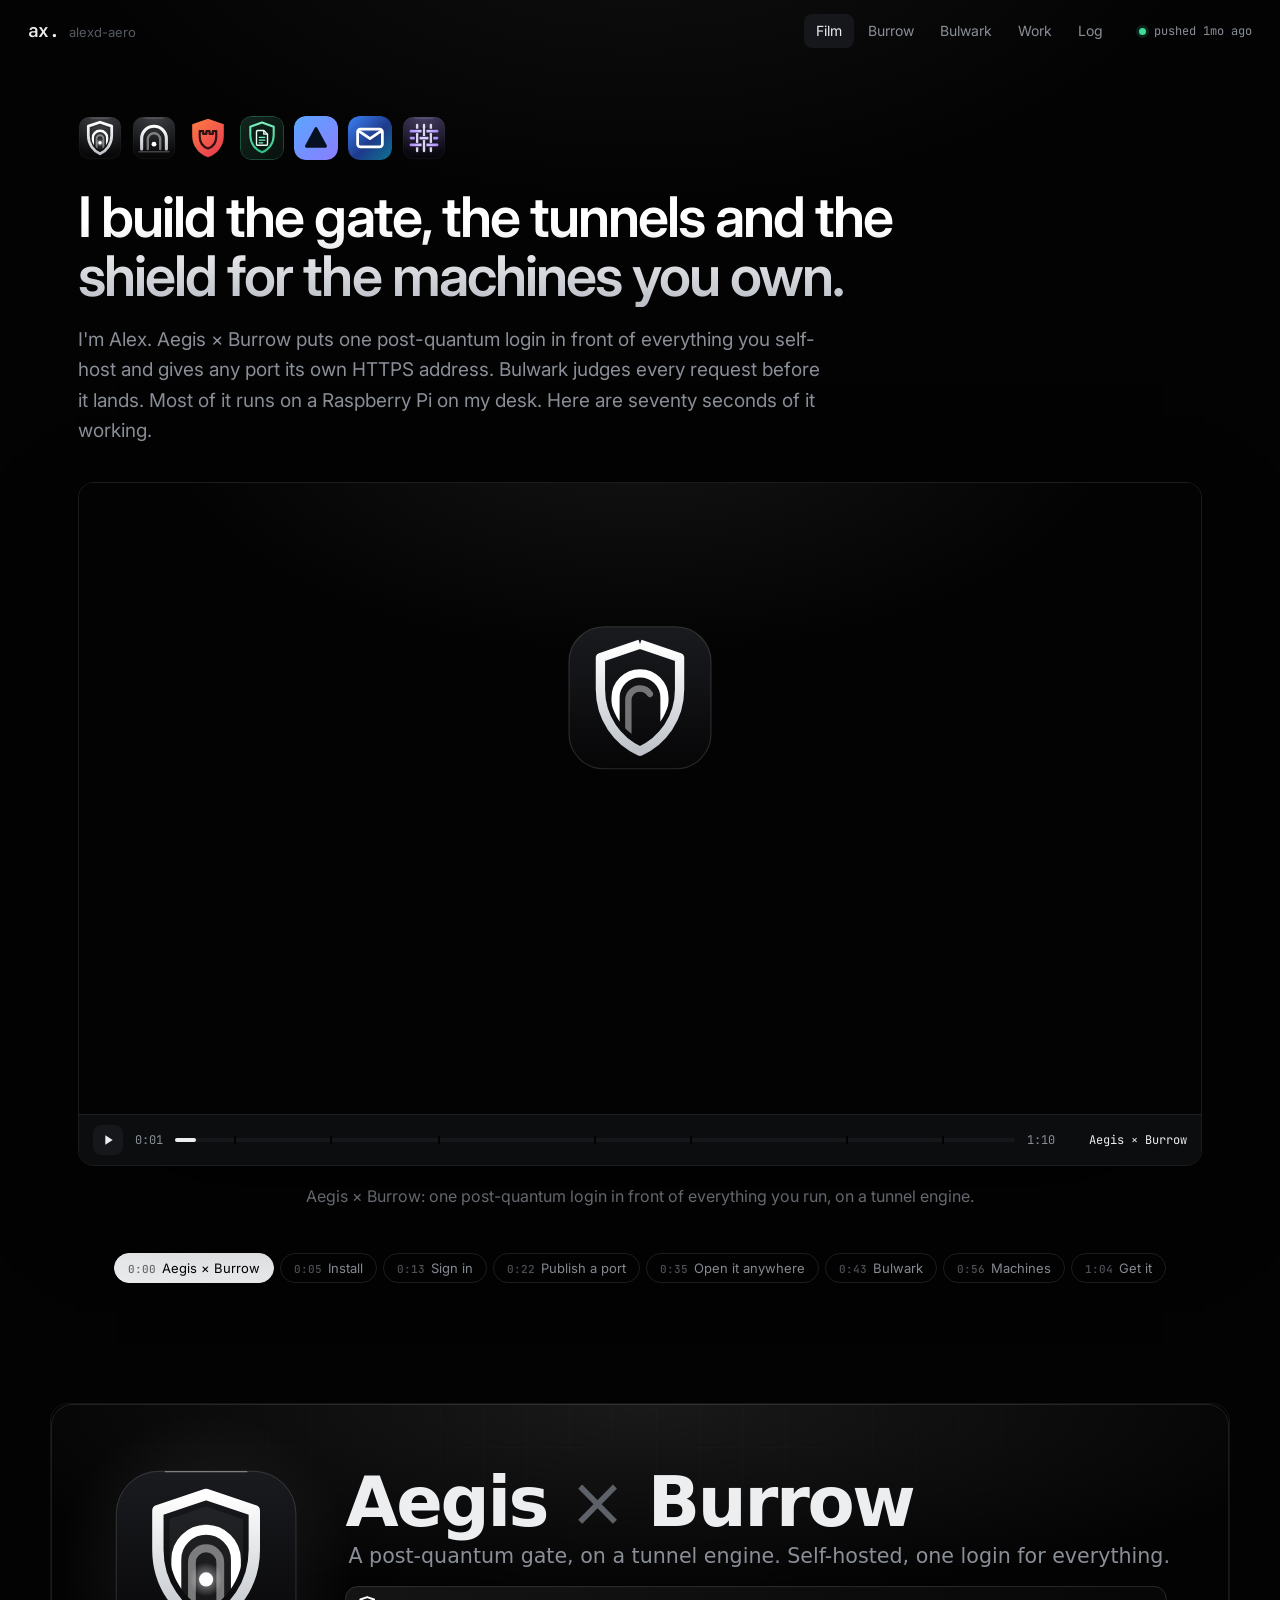
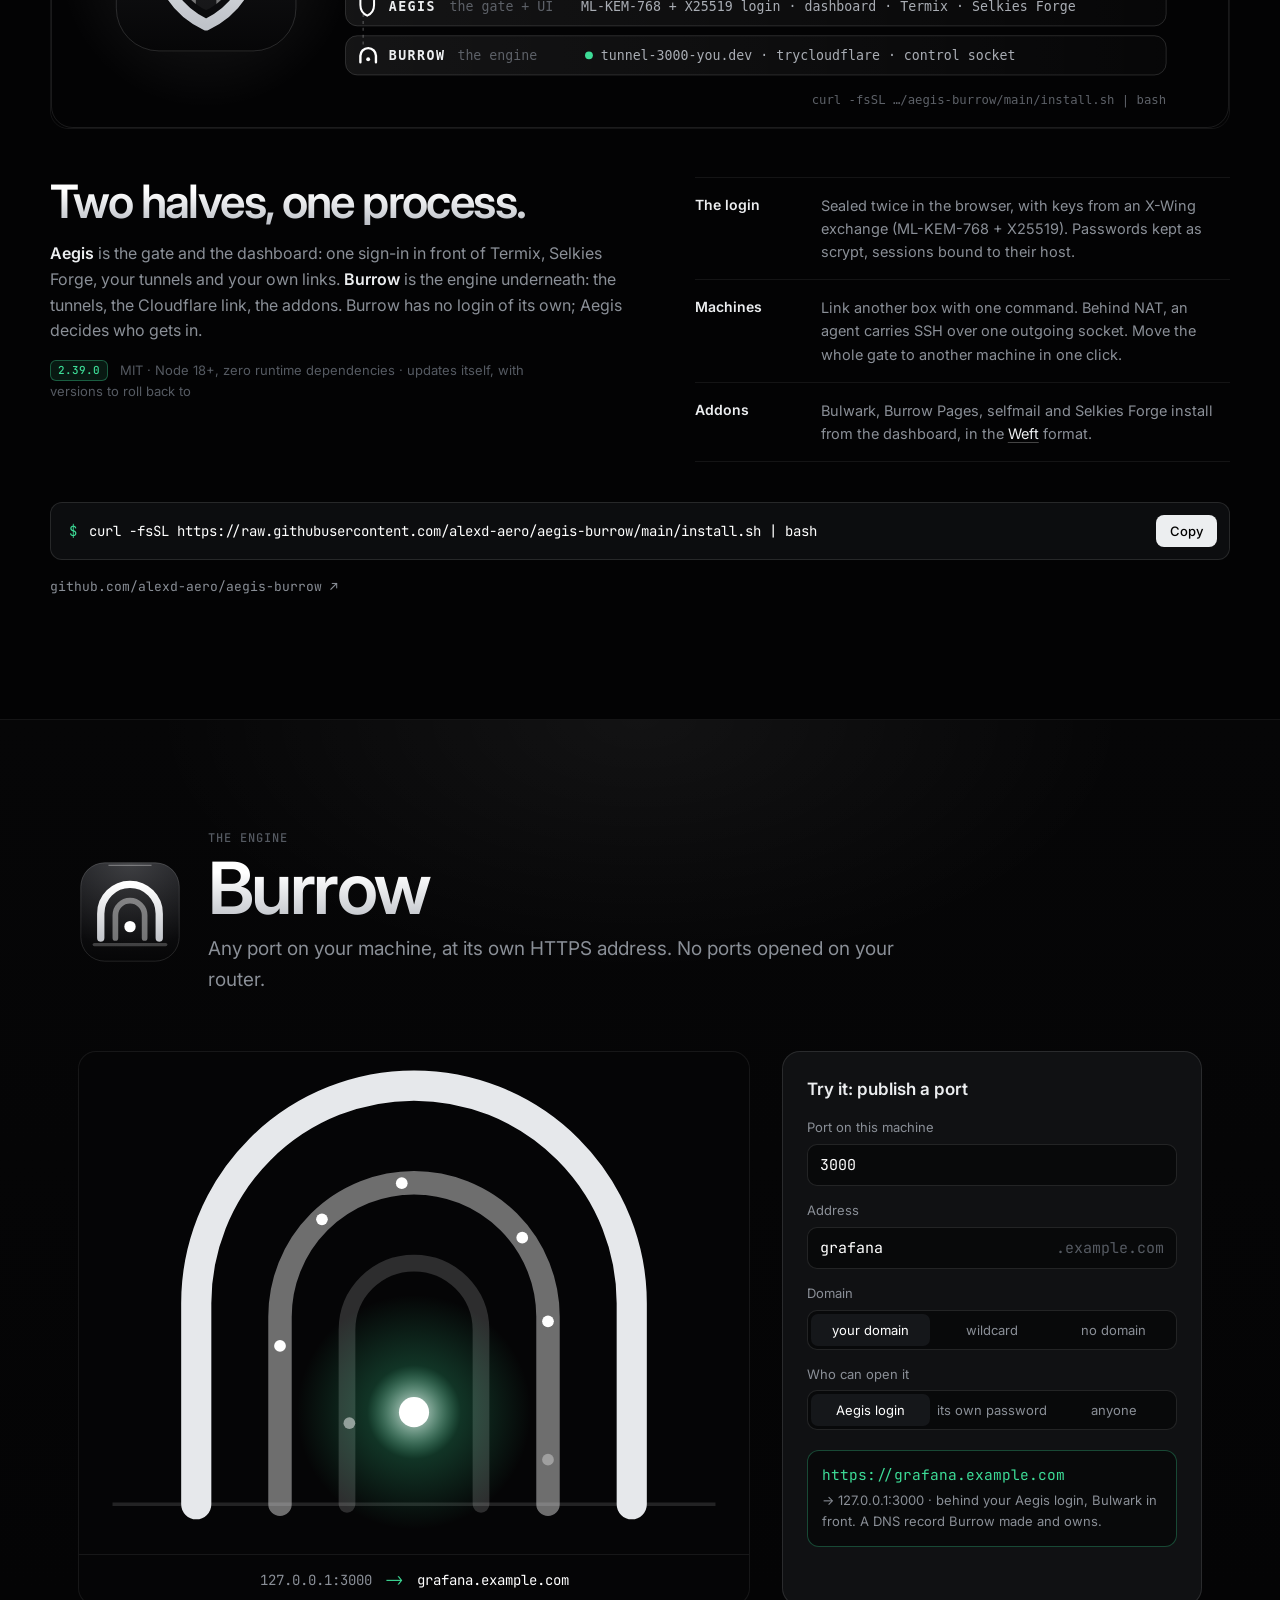
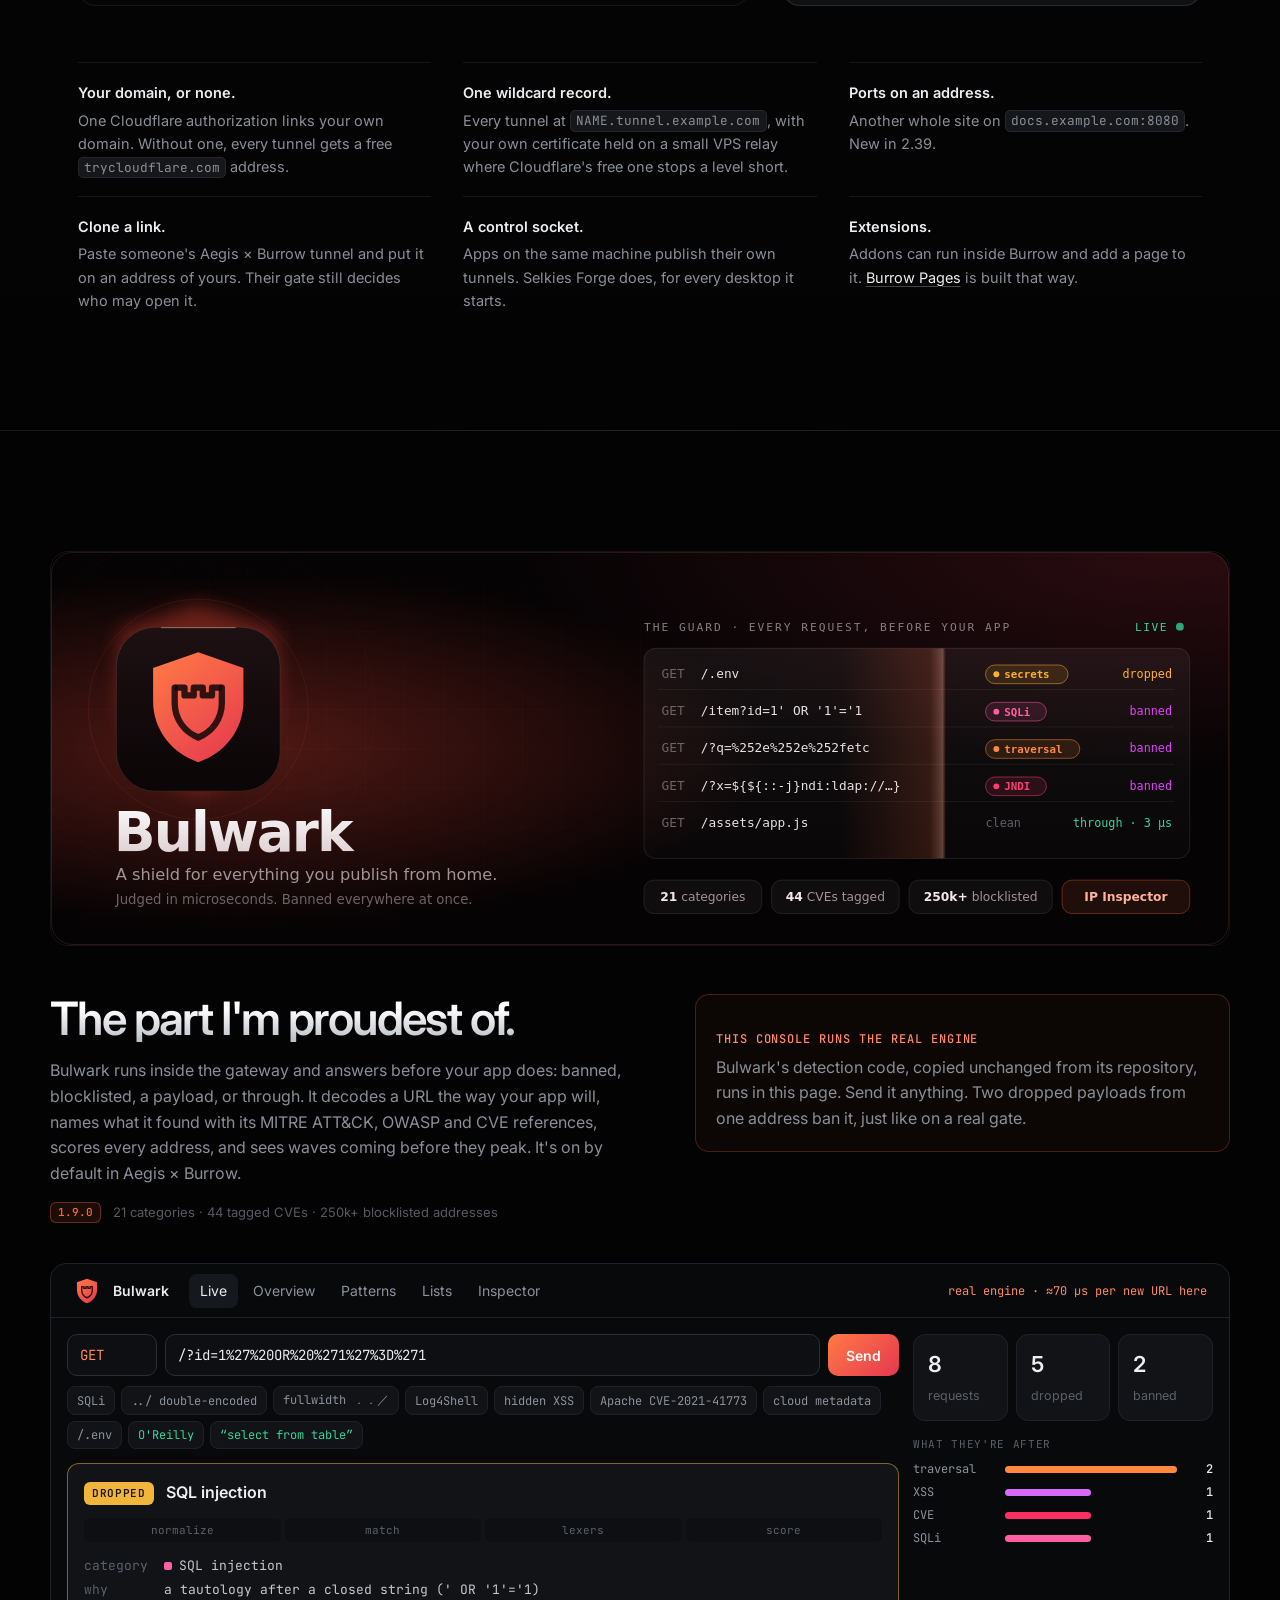
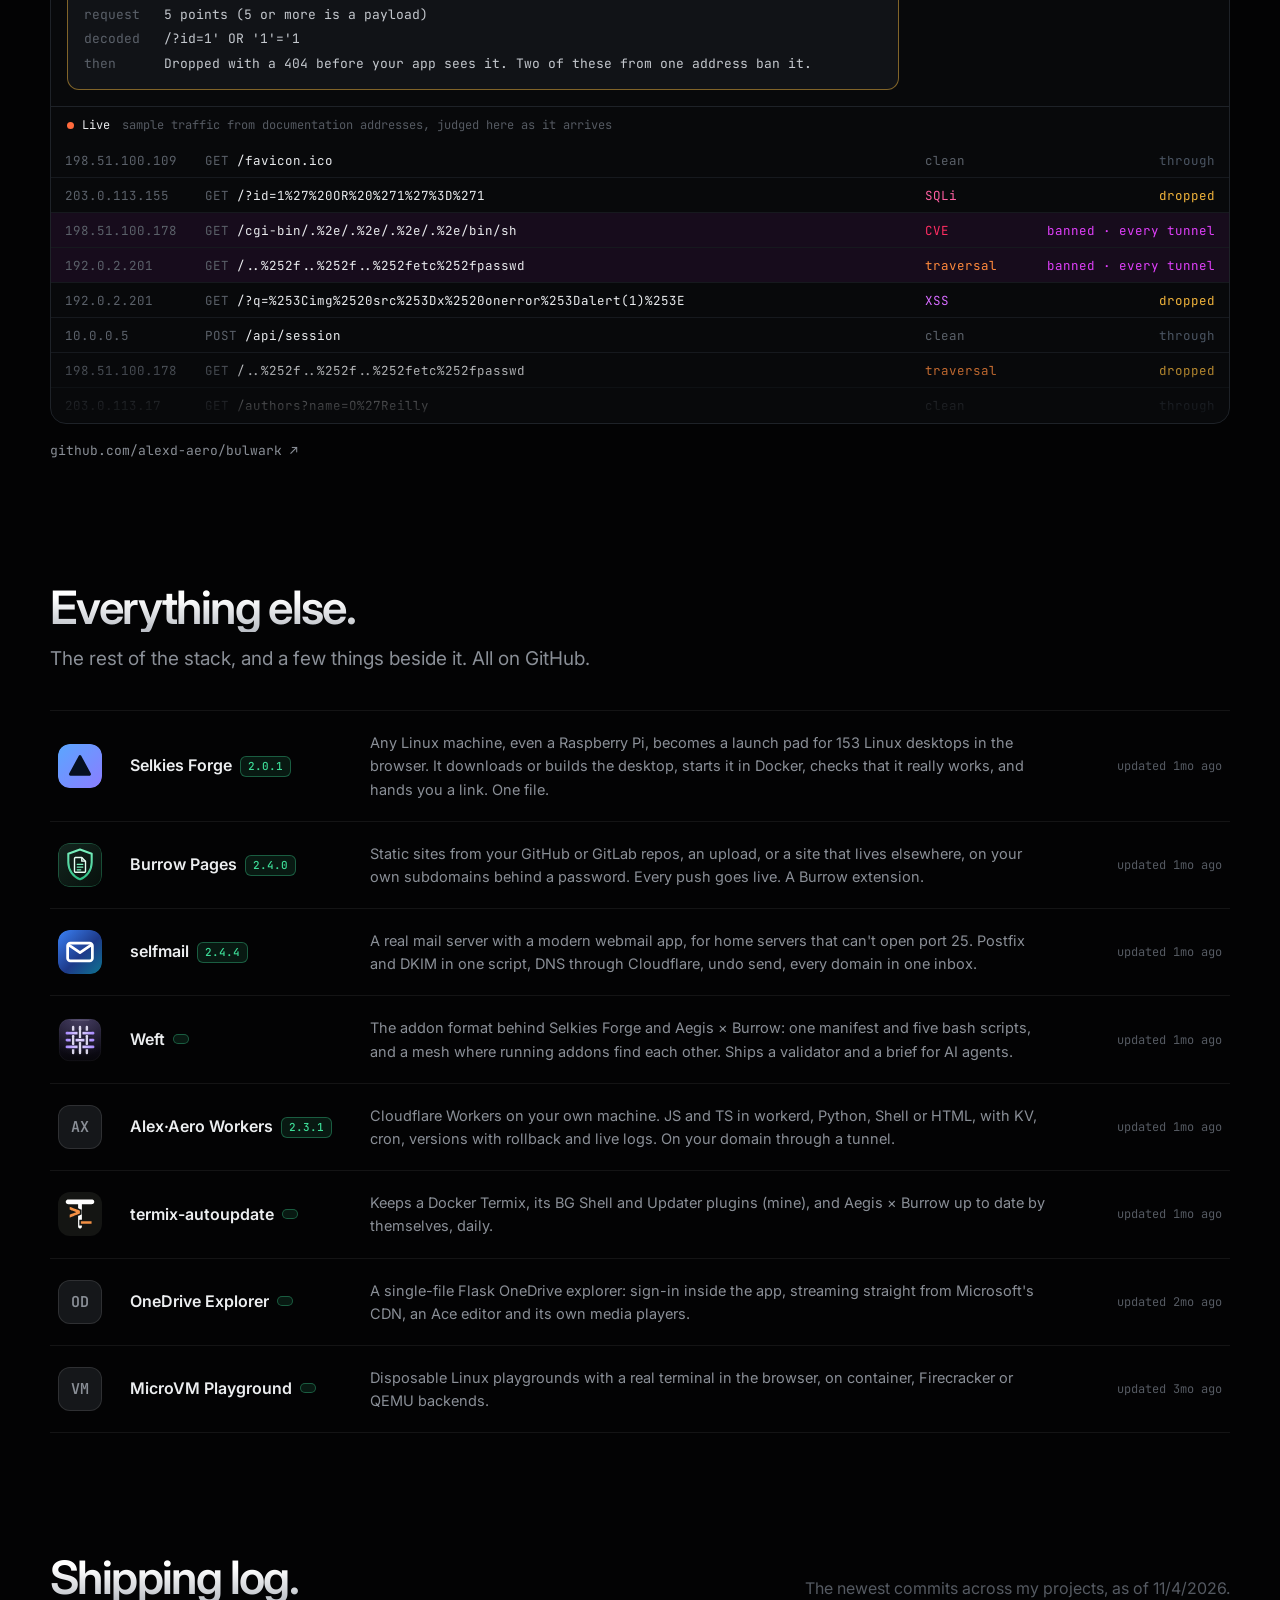
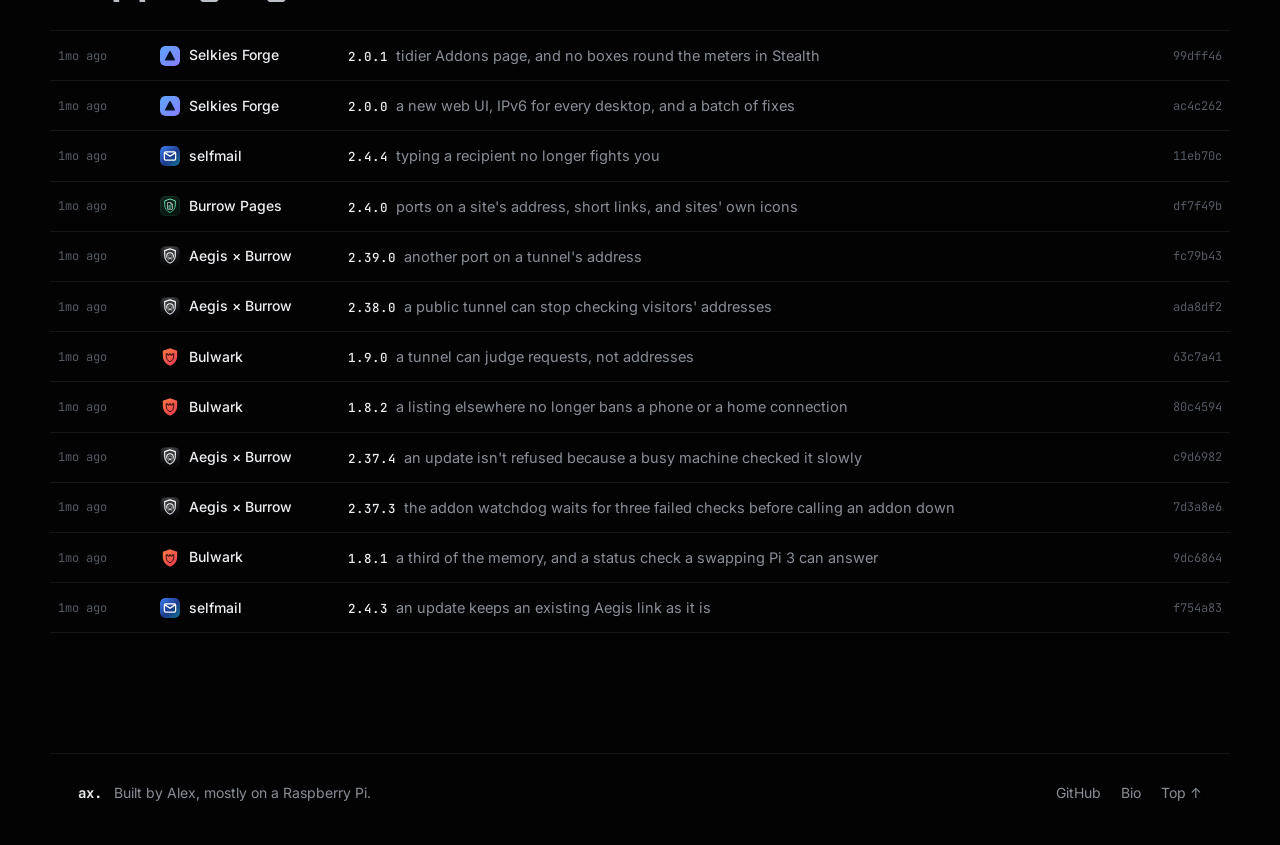
==== commit b1e80151: "v4: a film of Aegis × Burrow, Burrow up front, the real logos The site now looks like the products i" ====
--- a/index.html
+++ b/index.html
@@ -3,340 +3,210 @@
 <head>
   <meta charset="UTF-8">
   <meta name="viewport" content="width=device-width, initial-scale=1">
-  <title>ax. — Alex builds for the machines you own</title>
-  <meta name="description" content="Alex (alexd-aero): Aegis × Burrow, Bulwark, Selkies Forge, Weft and more. Self-hosted infrastructure that feels like a product.">
-  <meta name="theme-color" content="#07070a">
-  <meta property="og:title" content="ax. — Alex builds for the machines you own">
-  <meta property="og:description" content="A post-quantum gate on a tunnel engine, a request shield that decides in microseconds, Linux desktops in a browser tab.">
+  <title>Alex · Aegis × Burrow, Bulwark and the rest</title>
+  <meta name="description" content="Alex (alexd-aero) builds self-hosted infrastructure: Aegis × Burrow, Bulwark, Selkies Forge, Weft and more.">
+  <meta name="theme-color" content="#030304">
+  <meta property="og:title" content="Alex · Aegis × Burrow, Bulwark and the rest">
+  <meta property="og:description" content="A post-quantum gate on a tunnel engine, a shield that judges every request in microseconds, and the rest of a self-hosted stack.">
   <meta property="og:url" content="https://alex-aero.com/">
-  <link rel="icon" href="assets/favicon.svg" type="image/svg+xml">
+  <link rel="icon" href="assets/brand/aegis-burrow.svg" type="image/svg+xml">
   <link rel="preconnect" href="https://fonts.googleapis.com">
   <link rel="preconnect" href="https://fonts.gstatic.com" crossorigin>
-  <link href="https://fonts.googleapis.com/css2?family=Geist:wght@300;400;500;600;700&family=Geist+Mono:wght@400;500&family=Instrument+Serif:ital@0;1&display=swap" rel="stylesheet">
-  <link rel="stylesheet" href="assets/site.css?v=3.0.0">
-  <script type="module" src="assets/site.js?v=3.0.0"></script>
+  <link href="https://fonts.googleapis.com/css2?family=Inter:wght@400;500;600;700&family=JetBrains+Mono:wght@400;500&display=swap" rel="stylesheet">
+  <link rel="stylesheet" href="assets/site.css?v=4.0.0">
+  <script type="module" src="assets/site.js?v=4.0.0"></script>
 </head>
 <body>
-  <div class="spot" aria-hidden="true"></div>
-
   <header class="nav" id="nav">
-    <a class="logo" href="#top" aria-label="ax., back to the top"><em>ax</em>.</a>
-    <nav class="nav-links" aria-label="Sections">
+    <a class="me" href="#top"><b>ax.</b><span>alexd-aero</span></a>
+    <nav aria-label="Sections">
+      <a href="#film">Film</a>
+      <a href="#burrow">Burrow</a>
       <a href="#bulwark">Bulwark</a>
-      <a href="#aegis">Aegis × Burrow</a>
-      <a href="#weft">Woven</a>
       <a href="#work">Work</a>
       <a href="#log">Log</a>
     </nav>
-    <a class="nav-live" href="#log" title="The newest push to any of my repositories">
-      <span class="pulse" aria-hidden="true"></span><span id="nav-live">shipping</span>
-    </a>
+    <a class="live" href="#log" title="The newest push to any of my repositories"><i></i><span id="nav-live">shipping</span></a>
   </header>
 
   <main id="top">
-    <!-- ───────────── HERO ───────────── -->
-    <section class="hero">
-      <canvas id="loom" aria-hidden="true"></canvas>
-      <div class="hero-fade" aria-hidden="true"></div>
-      <div class="wrap hero-in">
-        <p class="eyebrow rise" style="--d:.05s"><span class="dot"></span> alexd-aero · self-hosted, everything</p>
-        <h1 class="hero-title rise" style="--d:.15s">
-          Software for the<br>machines <em>you</em> own.
-        </h1>
-        <p class="hero-typed rise" style="--d:.3s" aria-live="off">
-          <span class="prompt">~$</span> building <span id="typer" class="typer">tunnels</span><span class="caret" aria-hidden="true"></span>
-        </p>
-        <p class="hero-sub rise" style="--d:.42s">
-          I'm Alex. I make self-hosted infrastructure that feels like a product: a post-quantum
-          gate on a tunnel engine, a request shield that decides in microseconds, Linux desktops
-          in a browser tab. Most of it runs on a Raspberry Pi on my desk.
-        </p>
-        <div class="hero-cta rise" style="--d:.55s">
-          <a class="btn btn-hot mag" href="#bulwark"><span>Try to hack Bulwark</span> <i>→</i></a>
-          <a class="btn mag" href="#work"><span>See the work</span> <i>↓</i></a>
-        </div>
-        <dl class="hero-stats rise" style="--d:.7s">
-          <div><dt><span class="count" data-to="153">153</span></dt><dd>Linux desktops in Selkies Forge</dd></div>
-          <div><dt>~<span class="count" data-to="3">3</span><small>µs</small></dt><dd>per Bulwark decision</dd></div>
-          <div><dt><small>v</small><span id="stat-aegis">2.39</span></dt><dd>Aegis × Burrow, and counting</dd></div>
-          <div><dt><span class="count" data-to="0">0</span></dt><dd>runtime dependencies, on purpose</dd></div>
+    <!-- intro + film -->
+    <section class="intro wrap">
+      <div class="family" aria-label="The projects">
+        <img src="assets/brand/aegis-burrow.svg" alt="Aegis × Burrow" title="Aegis × Burrow">
+        <img src="assets/brand/burrow.svg" alt="Burrow" title="Burrow">
+        <img src="assets/brand/bulwark.svg" alt="Bulwark" title="Bulwark">
+        <img src="assets/brand/burrow-pages.svg" alt="Burrow Pages" title="Burrow Pages">
+        <img src="assets/brand/forge.svg" alt="Selkies Forge" title="Selkies Forge">
+        <img src="assets/brand/selfmail.svg" alt="selfmail" title="selfmail">
+        <img src="assets/brand/weft.svg" alt="Weft" title="Weft">
+      </div>
+      <h1>I build the gate, the tunnels and the shield for the machines you own.</h1>
+      <p class="lede">I'm Alex. Aegis × Burrow puts one post-quantum login in front of everything you
+        self-host and gives any port its own HTTPS address. Bulwark judges every request before it
+        lands. Most of it runs on a Raspberry Pi on my desk. Here are seventy seconds of it working.</p>
+    </section>
+
+    <section class="film-sec wrap" id="film" aria-label="The Aegis × Burrow film">
+      <div class="player" id="player" tabindex="0"></div>
+      <p class="caption" id="caption" aria-live="polite"></p>
+      <ol class="chapters" id="chapters"></ol>
+    </section>
+
+    <!-- aegis × burrow -->
+    <section class="sec wrap" id="aegis">
+      <img class="banner" src="assets/brand/aegis-burrow-banner.svg" alt="Aegis × Burrow: a post-quantum gate, on a tunnel engine. Aegis is the gate and the UI; Burrow is the engine.">
+      <div class="split">
+        <div>
+          <h2>Two halves, one process.</h2>
+          <p><b>Aegis</b> is the gate and the dashboard: one sign-in in front of Termix, Selkies Forge,
+            your tunnels and your own links. <b>Burrow</b> is the engine underneath: the tunnels, the
+            Cloudflare link, the addons. Burrow has no login of its own; Aegis decides who gets in.</p>
+          <p class="meta"><span class="ver" data-ver="aegis-burrow">2.39.0</span> MIT · Node 18+, zero runtime dependencies · updates itself, with versions to roll back to</p>
+        </div>
+        <dl class="facts">
+          <div><dt>The login</dt><dd>Sealed twice in the browser, with keys from an X-Wing exchange (ML-KEM-768 + X25519). Passwords kept as scrypt, sessions bound to their host.</dd></div>
+          <div><dt>Machines</dt><dd>Link another box with one command. Behind NAT, an agent carries SSH over one outgoing socket. Move the whole gate to another machine in one click.</dd></div>
+          <div><dt>Addons</dt><dd>Bulwark, Burrow Pages, selfmail and Selkies Forge install from the dashboard, in the <a href="https://github.com/alexd-aero/weft">Weft</a> format.</dd></div>
         </dl>
       </div>
-      <a class="scroll-cue" href="#ticker" aria-label="Scroll down"><span></span></a>
-    </section>
-
-    <!-- ───────────── TICKER ───────────── -->
-    <div class="ticker" id="ticker" aria-label="Recent commits">
-      <div class="ticker-track" id="ticker-track"></div>
-    </div>
-
-    <!-- ───────────── BULWARK ───────────── -->
-    <section class="sec bulwark" id="bulwark">
+      <div class="cmd"><span>$</span><code id="install-cmd">curl -fsSL https://raw.githubusercontent.com/alexd-aero/aegis-burrow/main/install.sh | bash</code><button class="copy" data-copy="install-cmd" type="button">Copy</button></div>
+      <a class="repo" href="https://github.com/alexd-aero/aegis-burrow" target="_blank" rel="noopener">github.com/alexd-aero/aegis-burrow ↗</a>
+    </section>
+
+    <!-- burrow -->
+    <section class="sec burrow" id="burrow">
       <div class="wrap">
-        <div class="sec-head reveal">
-          <span class="sec-num">01</span>
-          <span class="sec-kicker">The one I'm proudest of</span>
-        </div>
-        <div class="bw-grid">
-          <div class="bw-copy reveal">
-            <div class="brand-row">
-              <svg class="bw-logo" viewBox="0 0 64 64" aria-hidden="true"><defs><linearGradient id="bwg" x1="10" y1="6" x2="54" y2="58" gradientUnits="userSpaceOnUse"><stop stop-color="#ff7a45"/><stop offset="1" stop-color="#e5384f"/></linearGradient></defs><path d="M32 4 56 13v17c0 15-10 25-24 30C18 55 8 45 8 30V13z" fill="url(#bwg)"/><path d="M32 14 46 19.5v11c0 9-6 15.5-14 18.5-8-3-14-9.5-14-18.5v-11z" fill="#120708" opacity=".55"/><path d="m25 32 5 5 10-11" fill="none" stroke="#fff" stroke-width="4" stroke-linecap="round" stroke-linejoin="round"/></svg>
-              <div>
-                <h2 class="bw-name">Bulwark</h2>
-                <p class="bw-tag">A shield for self-hosted gateways <span class="ver" data-ver="bulwark">1.9.0</span></p>
-              </div>
-            </div>
-            <p class="lead">Every request, judged <em>before</em> your app ever sees it.</p>
-            <p>
-              Bulwark runs inside the gateway and answers synchronously: banned, blocklisted,
-              a payload, or through. It decodes a URL the way your app will
-              (<code>%252e%252e%252f</code>, <code>%c0%af</code>, fullwidth <code>．．／</code>),
-              names what it found with its MITRE ATT&amp;CK, OWASP and CVE references, watches how
-              each address behaves, and sees attack waves coming before they peak.
-            </p>
-            <p class="dim">
-              The console on the right isn't a mock-up. It's Bulwark's actual detection engine,
-              loaded into this page and running in your browser. Throw something at it.
-            </p>
-            <ul class="bw-stats">
-              <li><b>~3 µs</b><span>a request it has seen the shape of</span></li>
-              <li><b>21</b><span>attack categories</span></li>
-              <li><b>44</b><span>known CVE exploits, tagged</span></li>
-              <li><b>250k+</b><span>blocklisted addresses</span></li>
-            </ul>
-            <a class="link-arrow" href="https://github.com/alexd-aero/bulwark" target="_blank" rel="noopener">github.com/alexd-aero/bulwark <i>↗</i></a>
+        <div class="burrow-head">
+          <img src="assets/brand/burrow.svg" alt="">
+          <div>
+            <p class="kicker">The engine</p>
+            <h2>Burrow</h2>
+            <p class="lede">Any port on your machine, at its own HTTPS address. No ports opened on your router.</p>
           </div>
-
-          <div class="console reveal" id="console">
-            <div class="console-bar">
-              <span class="lights"><i></i><i></i><i></i></span>
-              <span class="console-title">bulwark · guard</span>
-              <span class="console-engine" id="bw-engine">loading engine…</span>
-            </div>
-
-            <ol class="pipeline" id="pipeline" aria-label="The four steps">
-              <li data-step="0"><b>1</b> normalize</li>
-              <li data-step="1"><b>2</b> match</li>
-              <li data-step="2"><b>3</b> lexers</li>
-              <li data-step="3"><b>4</b> score</li>
-            </ol>
-
+        </div>
+
+        <div class="burrow-grid">
+          <div class="tunnel-art" aria-hidden="true">
+            <svg viewBox="0 0 400 300" id="tunnel-svg">
+              <defs>
+                <radialGradient id="bu-light"><stop offset="0" stop-color="#fff" stop-opacity=".9"/><stop offset=".4" stop-color="#3ddc97" stop-opacity=".22"/><stop offset="1" stop-color="#3ddc97" stop-opacity="0"/></radialGradient>
+              </defs>
+              <path d="M20 270h360" stroke="#fff" stroke-opacity=".12" stroke-width="2"/>
+              <path class="arch a1" d="M70 270V150a130 130 0 0 1 260 0v120"/>
+              <path class="arch a2" d="M120 270V158a80 80 0 0 1 160 0v112"/>
+              <path class="arch a3" d="M160 270V166a40 40 0 0 1 80 0v104"/>
+              <circle cx="200" cy="215" r="70" fill="url(#bu-light)" class="glow"/>
+              <circle cx="200" cy="215" r="9" fill="#fff"/>
+              <g id="tunnel-pk"></g>
+            </svg>
+            <div class="out-label"><span id="out-port">127.0.0.1:3000</span><i>⟶</i><span id="out-url">grafana.example.com</span></div>
+          </div>
+
+          <form class="builder" id="builder" autocomplete="off" onsubmit="return false">
+            <p class="b-title">Try it: publish a port</p>
+            <label for="b-port">Port on this machine</label>
+            <input id="b-port" inputmode="numeric" value="3000" maxlength="5">
+            <label for="b-name">Address</label>
+            <div class="addr"><input id="b-name" value="grafana" maxlength="30" spellcheck="false"><span id="b-zone">.example.com</span></div>
+            <label>Domain</label>
+            <div class="seg" id="b-mode">
+              <button type="button" data-m="own" class="on">your domain</button>
+              <button type="button" data-m="wild">wildcard</button>
+              <button type="button" data-m="quick">no domain</button>
+            </div>
+            <label>Who can open it</label>
+            <div class="seg" id="b-who">
+              <button type="button" data-w="login" class="on">Aegis login</button>
+              <button type="button" data-w="pass">its own password</button>
+              <button type="button" data-w="anyone">anyone</button>
+            </div>
+            <div class="b-out">
+              <code id="b-url">https://grafana.example.com</code>
+              <span id="b-note"></span>
+            </div>
+          </form>
+        </div>
+
+        <ul class="burrow-list">
+          <li><b>Your domain, or none.</b> One Cloudflare authorization links your own domain. Without one, every tunnel gets a free <code>trycloudflare.com</code> address.</li>
+          <li><b>One wildcard record.</b> Every tunnel at <code>NAME.tunnel.example.com</code>, with your own certificate held on a small VPS relay where Cloudflare's free one stops a level short.</li>
+          <li><b>Ports on an address.</b> Another whole site on <code>docs.example.com:8080</code>. New in 2.39.</li>
+          <li><b>Clone a link.</b> Paste someone's Aegis × Burrow tunnel and put it on an address of yours. Their gate still decides who may open it.</li>
+          <li><b>A control socket.</b> Apps on the same machine publish their own tunnels. Selkies Forge does, for every desktop it starts.</li>
+          <li><b>Extensions.</b> Addons can run inside Burrow and add a page to it. <a href="https://github.com/alexd-aero/burrow-pages">Burrow Pages</a> is built that way.</li>
+        </ul>
+      </div>
+    </section>
+
+    <!-- bulwark -->
+    <section class="sec wrap" id="bulwark">
+      <img class="banner" src="assets/brand/bulwark-banner.svg" alt="Bulwark: a shield for everything you publish from home. Judged in microseconds, banned everywhere at once.">
+      <div class="split">
+        <div>
+          <h2>The part I'm proudest of.</h2>
+          <p>Bulwark runs inside the gateway and answers before your app does: banned, blocklisted, a
+            payload, or through. It decodes a URL the way your app will, names what it found with its
+            MITRE ATT&amp;CK, OWASP and CVE references, scores every address, and sees waves coming
+            before they peak. It's on by default in Aegis × Burrow.</p>
+          <p class="meta"><span class="ver" data-ver="bulwark" style="--c:#ff6a3d">1.9.0</span> 21 categories · 44 tagged CVEs · 250k+ blocklisted addresses</p>
+        </div>
+        <div class="bw-how">
+          <p class="kicker">This console runs the real engine</p>
+          <p>Bulwark's detection code, copied unchanged from its repository, runs in this page.
+            Send it anything. Two dropped payloads from one address ban it, just like on a real gate.</p>
+        </div>
+      </div>
+
+      <div class="bwc" id="bwc">
+        <div class="bwc-top">
+          <img src="assets/brand/bulwark.svg" alt=""><b>Bulwark</b>
+          <span class="on">Live</span><span>Overview</span><span>Patterns</span><span>Lists</span><span>Inspector</span>
+          <em id="bw-engine">loading the engine…</em>
+        </div>
+        <div class="bwc-grid">
+          <div class="bwc-main">
             <form class="probe" id="probe" autocomplete="off">
-              <select id="probe-method" aria-label="Method">
-                <option>GET</option><option>POST</option><option>PUT</option><option>TRACE</option><option>PROPFIND</option>
-              </select>
+              <select id="probe-method" aria-label="Method"><option>GET</option><option>POST</option><option>PUT</option><option>TRACE</option><option>PROPFIND</option></select>
               <input id="probe-path" spellcheck="false" aria-label="Request path and query" value="/?id=1%27%20OR%20%271%27%3D%271">
-              <button type="submit">Send <i>⏎</i></button>
+              <button type="submit">Send</button>
             </form>
-            <div class="chips" id="chips" aria-label="Try one of these"></div>
-
+            <div class="chips" id="chips"></div>
             <div class="verdict" id="verdict" aria-live="polite">
-              <div class="v-top">
-                <span class="v-badge" id="v-badge">—</span>
-                <span class="v-name" id="v-name">Pick an attack, or type your own.</span>
-              </div>
-              <div class="meter" aria-hidden="true">
-                <div class="meter-fill" id="v-meter"></div>
-                <span class="meter-mark" title="5 points: a payload"></span>
-              </div>
+              <div class="v-top"><span class="v-badge" id="v-badge">…</span><span class="v-name" id="v-name"></span></div>
+              <div class="steps" id="steps"><span>normalize</span><span>match</span><span>lexers</span><span>score</span></div>
               <dl class="v-facts" id="v-facts"></dl>
             </div>
-
-            <div class="feed-head">
-              <span><span class="pulse red"></span> live feed</span>
-              <span class="feed-note">sample traffic, the real engine</span>
-              <span class="feed-count"><b id="fc-drop">0</b> dropped · <b id="fc-pass">0</b> through</span>
-            </div>
-            <ol class="feed" id="feed" aria-label="Sample requests and their verdicts"></ol>
           </div>
-        </div>
-      </div>
-    </section>
-
-    <!-- ───────────── AEGIS × BURROW ───────────── -->
-    <section class="sec aegis" id="aegis">
-      <div class="wrap">
-        <div class="sec-head reveal">
-          <span class="sec-num">02</span>
-          <span class="sec-kicker">The flagship</span>
-        </div>
-        <div class="ab-head reveal">
-          <h2 class="big">Aegis <span class="x">×</span> Burrow</h2>
-          <p class="lead">One sign-in that nobody, <em>not even Cloudflare</em>, can read, in front of everything
-            you run. And any port on your machine gets its own HTTPS address.
-            <span class="ver" data-ver="aegis-burrow">2.39.0</span></p>
-        </div>
-
-        <figure class="flow reveal" aria-label="A browser signs in to Aegis, Bulwark screens requests, Burrow tunnels them to ports on your machine">
-          <svg viewBox="0 0 1100 420" id="flow-svg" role="img">
-            <defs>
-              <linearGradient id="fl-a" x1="0" x2="1"><stop stop-color="#3ddc97" stop-opacity="0"/><stop offset=".5" stop-color="#3ddc97" stop-opacity=".55"/><stop offset="1" stop-color="#3ddc97" stop-opacity=".15"/></linearGradient>
-              <radialGradient id="fl-glow"><stop stop-color="#3ddc97" stop-opacity=".35"/><stop offset="1" stop-color="#3ddc97" stop-opacity="0"/></radialGradient>
-              <radialGradient id="fl-red"><stop stop-color="#ff5a3d" stop-opacity=".9"/><stop offset="1" stop-color="#ff5a3d" stop-opacity="0"/></radialGradient>
-              <filter id="soft"><feGaussianBlur stdDeviation="3"/></filter>
-            </defs>
-
-            <!-- paths -->
-            <path id="p-in"  d="M150 210 C 260 210, 300 210, 420 210" class="wire"/>
-            <path id="p-bad" d="M150 120 C 260 120, 320 160, 392 192" class="wire wire-bad"/>
-            <path id="p-o1"  d="M640 210 C 760 210, 760 70, 880 70" class="wire"/>
-            <path id="p-o2"  d="M640 210 C 760 210, 760 160, 880 160" class="wire"/>
-            <path id="p-o3"  d="M640 210 C 760 210, 760 250, 880 250" class="wire"/>
-            <path id="p-o4"  d="M640 210 C 760 210, 760 340, 880 340" class="wire"/>
-
-            <!-- you -->
-            <g class="node" transform="translate(40 168)">
-              <rect width="110" height="84" rx="16"/>
-              <path d="M30 26h50v30H30z M24 62h62" class="ico"/>
-              <text x="55" y="106" class="lbl" text-anchor="middle">you, anywhere</text>
-            </g>
-            <g class="node node-bad" transform="translate(40 92)">
-              <rect width="110" height="56" rx="14"/>
-              <text x="55" y="34" class="mono" text-anchor="middle">/.env ?id=1'--</text>
-            </g>
-
-            <!-- gate -->
-            <circle cx="530" cy="210" r="150" fill="url(#fl-glow)"/>
-            <circle cx="530" cy="210" r="118" class="ring ring-bw"/>
-            <text class="ring-lbl" dy="-6"><textPath href="#ring-path" startOffset="4%">BULWARK · judged in µs · BULWARK · judged in µs · BULWARK · judged in µs ·</textPath></text>
-            <path id="ring-path" d="M530 210 m-128 0 a128 128 0 1 1 256 0 a128 128 0 1 1 -256 0" fill="none"/>
-            <g class="node node-gate" transform="translate(420 140)">
-              <rect width="220" height="140" rx="22"/>
-              <text x="110" y="44" class="t1" text-anchor="middle">Aegis</text>
-              <text x="110" y="68" class="mono dim" text-anchor="middle">ML-KEM-768 + X25519</text>
-              <line x1="24" x2="196" y1="86" y2="86" class="sep"/>
-              <text x="110" y="114" class="t2" text-anchor="middle">Burrow tunnels</text>
-            </g>
-
-            <!-- ports -->
-            <g class="port" transform="translate(880 44)"><rect width="190" height="52" rx="12"/><text x="16" y="23" class="t3">grafana.example.com</text><text x="16" y="40" class="mono dim">→ localhost:3000</text></g>
-            <g class="port" transform="translate(880 134)"><rect width="190" height="52" rx="12"/><text x="16" y="23" class="t3">Termix</text><text x="16" y="40" class="mono dim">terminals in a tab</text></g>
-            <g class="port" transform="translate(880 224)"><rect width="190" height="52" rx="12"/><text x="16" y="23" class="t3">Selkies Forge</text><text x="16" y="40" class="mono dim">a Linux desktop</text></g>
-            <g class="port" transform="translate(880 314)"><rect width="190" height="52" rx="12"/><text x="16" y="23" class="t3">Burrow Pages</text><text x="16" y="40" class="mono dim">your repo, live on push</text></g>
-
-            <g id="flow-dots"></g>
-          </svg>
-          <figcaption>Requests arrive sealed, Bulwark drops the bad ones at the ring, Burrow carries the rest to the port that asked for them.</figcaption>
-        </figure>
-
-        <div class="ab-grid">
-          <article class="feat reveal">
-            <h3>A login nobody can read</h3>
-            <p>Your password is sealed twice in the browser with an X-Wing key exchange
-              (ML-KEM-768 + X25519) before it leaves. TLS-terminating proxies see ciphertext.
-              Passwords are kept as scrypt, sessions are bound to their host.</p>
-          </article>
-          <article class="feat reveal">
-            <h3>Any port, its own address</h3>
-            <p><code>grafana.example.com</code>, <code>tunnel-3000-aegis.example.com</code>, or a free
-              <code>trycloudflare.com</code> name. Login-protected, a password of its own, or public.
-              It never touches a DNS record that isn't its own.</p>
-          </article>
-          <article class="feat reveal">
-            <h3>Machines, drawn like a workflow</h3>
-            <p>Link another box with one command. It shows up on a canvas, gate → machines → apps,
-              green while it answers, with its specs, containers and a terminal. Behind NAT? An agent
-              carries SSH over one outgoing socket.</p>
-          </article>
-          <article class="feat reveal">
-            <h3>Move the whole gate</h3>
-            <p>Hand the login, domain, tunnels, addons and certificates to another machine in one
-              click. The old one steps aside only once the new one answers, and
-              <code>aegis resume-here</code> undoes it.</p>
-          </article>
-          <article class="feat reveal">
-            <h3>Addons, powered by Weft</h3>
-            <p>Bulwark, Burrow Pages, selfmail and Selkies Forge install from the dashboard. Addons that
-              need root ask once, keep the password in memory for that job only, or run in your own terminal.</p>
-          </article>
-          <article class="feat reveal">
-            <h3>It updates itself</h3>
-            <p>Releases land every few days, and the gate picks them up on its own, with versions you can roll back to.
-              Node 18+, no dependencies, one systemd user service.</p>
-          </article>
-        </div>
-
-        <div class="install reveal">
-          <div class="install-cmd">
-            <span class="prompt">$</span>
-            <code id="install-cmd">curl -fsSL https://raw.githubusercontent.com/alexd-aero/aegis-burrow/main/install.sh | bash</code>
-            <button class="copy" data-copy="install-cmd" type="button">copy</button>
-          </div>
-          <pre class="crypto" aria-label="How the login is sealed"><span class="c">// the login, as it leaves your browser</span>
-ss       = <b>X-Wing</b>(ML-KEM-768 + X25519)   <span class="c">// single-use server key</span>
-K_inner  = HKDF-SHA384(ss, challenge, <s>"aegis/v1/inner"</s>)
-K_outer  = HKDF-SHA384(ss, challenge, <s>"aegis/v1/outer"</s>)
-payload  = AES-256-GCM(K_outer, AES-256-GCM(K_inner, {user, pass}))</pre>
-          <a class="link-arrow" href="https://github.com/alexd-aero/aegis-burrow" target="_blank" rel="noopener">github.com/alexd-aero/aegis-burrow <i>↗</i></a>
-        </div>
-      </div>
-    </section>
-
-    <!-- ───────────── WEFT / ECOSYSTEM ───────────── -->
-    <section class="sec weft" id="weft">
-      <div class="wrap weft-grid">
-        <div class="weft-copy">
-          <div class="sec-head reveal">
-            <span class="sec-num">03</span>
-            <span class="sec-kicker">How it fits together</span>
-          </div>
-          <h2 class="big reveal">Woven, <em>not bolted on.</em></h2>
-          <p class="lead reveal">In weaving, the warp threads stay put, and the <b>weft</b> is the thread that runs
-            across them and holds the cloth together.</p>
-          <p class="reveal">That's the idea behind <a href="https://github.com/alexd-aero/weft" target="_blank" rel="noopener">Weft</a>,
-            the addon format I wrote for my own hosts. A folder with one <code>forge-addon.json</code> and five bash scripts
-            installs, updates, reports and uninstalls in Selkies Forge and Aegis × Burrow alike, and running addons
-            find each other on the Weft mesh without anyone wiring them up.
-            The hosts are the warp; everything else is the weft.</p>
-          <p class="dim reveal" id="weft-hint">Hover a project to see what it's tied to.</p>
-          <div class="weft-info reveal" id="weft-info" aria-live="polite">
-            <b>Weft</b><span>The thread through all of it.</span>
-          </div>
-        </div>
-        <figure class="graph reveal">
-          <svg viewBox="0 0 560 560" id="graph" role="img" aria-label="How the projects connect"></svg>
-        </figure>
-      </div>
-    </section>
-
-    <!-- ───────────── WORK ───────────── -->
-    <section class="sec work" id="work">
-      <div class="wrap">
-        <div class="sec-head reveal">
-          <span class="sec-num">04</span>
-          <span class="sec-kicker">Everything else I ship</span>
-        </div>
-        <h2 class="big reveal">The rest of the <em>workshop.</em></h2>
-        <div class="cards" id="cards"></div>
-      </div>
-    </section>
-
-    <!-- ───────────── LOG ───────────── -->
-    <section class="sec log" id="log">
-      <div class="wrap">
-        <div class="sec-head reveal">
-          <span class="sec-num">05</span>
-          <span class="sec-kicker">Straight from GitHub</span>
-        </div>
-        <div class="log-head reveal">
-          <h2 class="big">Shipping log.</h2>
-          <p class="dim" id="log-src">The newest commits across my projects.</p>
-        </div>
-        <ol class="commits reveal" id="commits"></ol>
-      </div>
+          <aside class="bwc-side">
+            <div class="kpis"><div><b id="k-req">0</b><span>requests</span></div><div><b id="k-drop">0</b><span>dropped</span></div><div><b id="k-ban">0</b><span>banned</span></div></div>
+            <p class="side-k">what they're after</p>
+            <div class="cats" id="cats"></div>
+          </aside>
+        </div>
+        <div class="feed-head"><span><i></i>Live</span><span class="dim">sample traffic from documentation addresses, judged here as it arrives</span></div>
+        <div class="feed" id="feed"></div>
+      </div>
+      <a class="repo" href="https://github.com/alexd-aero/bulwark" target="_blank" rel="noopener">github.com/alexd-aero/bulwark ↗</a>
+    </section>
+
+    <!-- work -->
+    <section class="sec wrap" id="work">
+      <h2>Everything else.</h2>
+      <p class="lede narrow">The rest of the stack, and a few things beside it. All on GitHub.</p>
+      <div class="work" id="work-list"></div>
+    </section>
+
+    <!-- log -->
+    <section class="sec wrap" id="log">
+      <div class="log-head"><h2>Shipping log.</h2><p class="dim" id="log-src">The newest commits across my projects.</p></div>
+      <ol class="commits" id="commits"></ol>
     </section>
   </main>
 
-  <footer class="foot">
-    <div class="wrap foot-in">
-      <a class="foot-logo" href="#top"><em>ax</em>.</a>
-      <p class="foot-line">Built by Alex, mostly on a Raspberry Pi. <span class="dim">Dark on purpose.</span></p>
-      <nav class="foot-links" aria-label="Elsewhere">
-        <a href="https://github.com/alexd-aero" target="_blank" rel="noopener">GitHub ↗</a>
-        <a href="https://alexdatskov.bsite.net/" target="_blank" rel="noopener">Bio ↗</a>
-        <a href="#top">Back to top ↑</a>
-      </nav>
-    </div>
+  <footer class="foot wrap">
+    <span><b>ax.</b> Built by Alex, mostly on a Raspberry Pi.</span>
+    <nav><a href="https://github.com/alexd-aero" target="_blank" rel="noopener">GitHub</a><a href="https://alexdatskov.bsite.net/" target="_blank" rel="noopener">Bio</a><a href="#top">Top ↑</a></nav>
   </footer>
 </body>
 </html>
--- a/assets/site.css
+++ b/assets/site.css
@@ -1,424 +1,486 @@
-/* alex-aero.com — v3 */
+/* alex-aero.com — v4. Same tokens as the Aegis dashboard. */
 :root {
-  --bg: #07070a;
-  --bg2: #0c0c11;
-  --panel: rgba(255, 255, 255, .028);
-  --panel2: rgba(255, 255, 255, .045);
-  --ink: #ece7de;
-  --mute: rgba(236, 231, 222, .62);
-  --faint: rgba(236, 231, 222, .36);
-  --line: rgba(255, 255, 255, .075);
-  --line2: rgba(255, 255, 255, .13);
-  --gold: #d6b45c;
-  --gold-soft: rgba(214, 180, 92, .12);
-  --aegis: #3ddc97;
-  --bw: #ff5a3d;
-  --bw2: #e5384f;
-  --weft: #c9b8ff;
-  --forge: #5aa6ff;
-  --sans: "Geist", ui-sans-serif, system-ui, -apple-system, "Segoe UI", sans-serif;
-  --mono: "Geist Mono", ui-monospace, "SF Mono", Menlo, Consolas, monospace;
-  --serif: "Instrument Serif", ui-serif, Georgia, serif;
+  --bg: #030304;
+  --card: #0c0d0f;
+  --card-2: #101113;
+  --raise: #15171a;
+  --field: #08090a;
+  --line: rgba(255, 255, 255, .07);
+  --line-2: rgba(255, 255, 255, .11);
+  --line-hi: rgba(255, 255, 255, .26);
+  --text: #eceef0;
+  --muted: #8a8f97;
+  --faint: #555a62;
+  --ok: #3ddc97;
+  --warn: #f2c14e;
+  --err: #ff5a52;
+  --bw: #ff6a3d;
+  --bw-2: #e5384f;
+  --sans: "Inter", ui-sans-serif, system-ui, -apple-system, "Segoe UI", sans-serif;
+  --mono: "JetBrains Mono", ui-monospace, "SF Mono", Menlo, Consolas, monospace;
   --ease: cubic-bezier(.22, 1, .36, 1);
   color-scheme: dark;
 }
-
 *, *::before, *::after { box-sizing: border-box; margin: 0; padding: 0; }
-html { scroll-behavior: smooth; scroll-padding-top: 80px; -webkit-text-size-adjust: 100%; }
-body {
-  background: var(--bg);
-  color: var(--ink);
-  font: 400 16px/1.65 var(--sans);
-  -webkit-font-smoothing: antialiased;
-  overflow-x: hidden;
-}
-/* grain */
-body::after {
-  content: ""; position: fixed; inset: 0; z-index: 90; pointer-events: none; opacity: .035;
-  background-image: url("data:image/svg+xml,%3Csvg xmlns='http://www.w3.org/2000/svg' width='300' height='300'%3E%3Cfilter id='g'%3E%3CfeTurbulence type='fractalNoise' baseFrequency='.75' numOctaves='3' stitchTiles='stitch'/%3E%3C/filter%3E%3Crect width='300' height='300' filter='url(%23g)'/%3E%3C/svg%3E");
-}
-::selection { background: var(--gold); color: #120d02; }
+html { scroll-behavior: smooth; scroll-padding-top: 72px; -webkit-text-size-adjust: 100%; }
+body { background: var(--bg); color: var(--text); font: 400 16px/1.6 var(--sans); -webkit-font-smoothing: antialiased; overflow-x: hidden; }
+body::before { content: ""; position: fixed; inset: 0; z-index: -1; pointer-events: none;
+  background: radial-gradient(900px 500px at 50% -120px, rgba(255,255,255,.06), transparent 70%); }
 a { color: inherit; }
-code, pre, .mono { font-family: var(--mono); }
-code { font-size: .86em; padding: .08em .38em; border-radius: 6px; background: rgba(255,255,255,.06); border: 1px solid var(--line); white-space: nowrap; }
-em { font-family: var(--serif); font-style: italic; font-weight: 400; letter-spacing: 0; }
+code { font: .88em var(--mono); padding: .1em .4em; border-radius: 5px; background: var(--raise); border: 1px solid var(--line); white-space: nowrap; }
+.wrap { width: 100%; max-width: 1180px; margin: 0 auto; padding: 0 28px; }
 .dim { color: var(--faint); }
-.wrap { width: 100%; max-width: 1200px; margin: 0 auto; padding: 0 28px; }
-
-/* cursor light */
-.spot {
-  position: fixed; inset: 0; z-index: 1; pointer-events: none;
-  background: radial-gradient(600px circle at var(--sx, -999px) var(--sy, -999px), rgba(214, 180, 92, .06), transparent 60%);
-}
-
-/* ── nav ── */
-.nav {
-  position: fixed; top: 0; left: 0; right: 0; z-index: 50;
-  display: flex; align-items: center; justify-content: space-between; gap: 16px;
-  padding: 18px 28px;
-  transition: background .4s, border-color .4s, padding .4s var(--ease);
-  border-bottom: 1px solid transparent;
-}
-.nav.solid {
-  background: rgba(7, 7, 10, .72);
-  backdrop-filter: blur(18px) saturate(1.4); -webkit-backdrop-filter: blur(18px) saturate(1.4);
-  border-color: var(--line); padding-block: 12px;
-}
-.logo { font: 500 22px/1 var(--mono); text-decoration: none; letter-spacing: -.04em; }
-.logo em, .foot-logo em { font-family: var(--mono); font-style: normal; color: var(--gold); }
-.nav-links { display: flex; gap: 4px; padding: 4px; border-radius: 99px; border: 1px solid var(--line); background: rgba(255,255,255,.03); backdrop-filter: blur(12px); -webkit-backdrop-filter: blur(12px); }
-.nav-links a { font-size: 13px; color: var(--mute); text-decoration: none; padding: 6px 14px; border-radius: 99px; transition: color .2s, background .2s; }
-.nav-links a:hover, .nav-links a.on { color: var(--ink); background: rgba(255,255,255,.08); }
-.nav-live { display: inline-flex; align-items: center; gap: 8px; font: 12px var(--mono); color: var(--mute); text-decoration: none; white-space: nowrap; }
-.pulse { width: 8px; height: 8px; border-radius: 50%; background: var(--aegis); position: relative; flex: none; display: inline-block; }
-.pulse::after { content: ""; position: absolute; inset: -4px; border-radius: 50%; border: 1px solid currentColor; color: var(--aegis); animation: ping 2s var(--ease) infinite; }
-.pulse.red { background: var(--bw); }
-.pulse.red::after { color: var(--bw); }
-@keyframes ping { 0% { transform: scale(.4); opacity: 1; } 100% { transform: scale(1.8); opacity: 0; } }
-
-/* ── hero ── */
-.hero { position: relative; min-height: 100vh; min-height: 100svh; display: flex; align-items: center; padding: 120px 0 90px; overflow: hidden; }
-#loom { position: absolute; inset: 0; width: 100%; height: 100%; z-index: 0; }
-.hero-fade { position: absolute; inset: 0; z-index: 1; pointer-events: none;
-  background:
-    radial-gradient(ellipse 70% 60% at 22% 50%, rgba(7,7,10,.86), rgba(7,7,10,.35) 60%, transparent 80%),
-    linear-gradient(to bottom, rgba(7,7,10,0) 70%, var(--bg)); }
-.hero-in { position: relative; z-index: 2; }
-.eyebrow { display: inline-flex; align-items: center; gap: 10px; font: 12px var(--mono); letter-spacing: .14em; text-transform: uppercase; color: var(--mute); margin-bottom: 28px; }
-.eyebrow .dot { width: 6px; height: 6px; border-radius: 50%; background: var(--gold); box-shadow: 0 0 12px var(--gold); }
-.hero-title { font-weight: 300; font-size: clamp(46px, 8.6vw, 128px); line-height: .96; letter-spacing: -.045em; max-width: 12ch; }
-.hero-title em { color: var(--gold); padding-right: .04em; }
-.hero-typed { margin-top: 30px; font: 400 clamp(17px, 2vw, 22px) var(--mono); color: var(--mute); }
-.hero-typed .prompt { color: var(--faint); margin-right: .4em; }
-.typer { color: var(--gold); }
-.caret { display: inline-block; width: .55em; height: 1.05em; margin-left: 2px; vertical-align: -.18em; background: var(--gold); animation: blink 1s steps(1) infinite; }
-@keyframes blink { 50% { opacity: 0; } }
-.hero-sub { margin-top: 22px; max-width: 560px; color: var(--mute); font-size: 17px; font-weight: 300; }
-.hero-cta { display: flex; flex-wrap: wrap; gap: 12px; margin-top: 36px; }
-.btn {
-  display: inline-flex; align-items: center; gap: 10px; text-decoration: none;
-  padding: 14px 22px; border-radius: 99px; border: 1px solid var(--line2);
-  font-size: 15px; font-weight: 500; color: var(--ink);
-  background: rgba(255,255,255,.035); backdrop-filter: blur(10px); -webkit-backdrop-filter: blur(10px);
-  transition: border-color .25s, background .25s, box-shadow .3s, transform .5s var(--ease);
-}
-.btn:hover { border-color: rgba(255,255,255,.28); background: rgba(255,255,255,.07); }
-.btn i { font-style: normal; transition: transform .35s var(--ease); }
-.btn:hover i { transform: translateX(3px); }
-.btn-hot { background: linear-gradient(135deg, #ff7a45, var(--bw2)); border-color: transparent; color: #fff; box-shadow: 0 10px 40px -10px rgba(255, 90, 61, .7); }
-.btn-hot:hover { background: linear-gradient(135deg, #ff8a55, #f0465c); border-color: transparent; box-shadow: 0 14px 50px -8px rgba(255, 90, 61, .85); }
-.hero-stats { display: grid; grid-template-columns: repeat(4, minmax(0, 1fr)); gap: 0; margin-top: 64px; max-width: 900px; border-top: 1px solid var(--line); }
-.hero-stats > div { padding: 18px 20px 0 0; }
-.hero-stats > div + div { padding-left: 20px; border-left: 1px solid var(--line); }
-.hero-stats dt { font: 300 clamp(28px, 3.4vw, 40px)/1.1 var(--sans); letter-spacing: -.03em; }
-.hero-stats dt small { font-size: .5em; color: var(--mute); margin-left: 2px; }
-.hero-stats dt small:first-child { margin: 0 1px 0 0; }
-.hero-stats dd { font-size: 13px; color: var(--faint); margin-top: 4px; }
-.scroll-cue { position: absolute; z-index: 2; left: 50%; bottom: 28px; width: 22px; height: 36px; margin-left: -11px; border: 1px solid var(--line2); border-radius: 12px; }
-.scroll-cue span { position: absolute; left: 50%; top: 7px; width: 2px; height: 7px; margin-left: -1px; border-radius: 2px; background: var(--ink); animation: cue 2s var(--ease) infinite; }
-@keyframes cue { 0% { opacity: 0; transform: translateY(0); } 30% { opacity: 1; } 100% { opacity: 0; transform: translateY(12px); } }
-
-.rise { opacity: 0; transform: translateY(18px); animation: rise .9s var(--ease) forwards; animation-delay: var(--d, 0s); }
-@keyframes rise { to { opacity: 1; transform: none; } }
-
-/* ── ticker ── */
-.ticker { position: relative; z-index: 2; border-block: 1px solid var(--line); background: var(--bg2); overflow: hidden; height: 48px;
-  -webkit-mask-image: linear-gradient(90deg, transparent, #000 8%, #000 92%, transparent); mask-image: linear-gradient(90deg, transparent, #000 8%, #000 92%, transparent); }
-.ticker-track { display: flex; width: max-content; height: 100%; align-items: center; animation: marquee var(--tdur, 80s) linear infinite; }
-.ticker:hover .ticker-track { animation-play-state: paused; }
-.tick { display: inline-flex; align-items: center; gap: 10px; padding: 0 28px; font: 13px var(--mono); color: var(--mute); white-space: nowrap; text-decoration: none; }
-.tick:hover { color: var(--ink); }
-.tick b { font-weight: 500; color: var(--c, var(--gold)); }
-.tick::after { content: "✦"; margin-left: 28px; color: var(--faint); font-size: 10px; }
-@keyframes marquee { to { transform: translateX(-50%); } }
+h1, h2 { font-weight: 600; letter-spacing: -.035em; line-height: 1.06;
+  background: linear-gradient(180deg, #fff 30%, #b9bdc4); -webkit-background-clip: text; background-clip: text; color: transparent; }
+h1 { font-size: clamp(34px, 4.4vw, 56px); max-width: 24ch; }
+h2 { font-size: clamp(30px, 4vw, 46px); }
+.lede { font-size: clamp(17px, 1.6vw, 19px); color: var(--muted); line-height: 1.6; max-width: 62ch; }
+.lede.narrow { margin-top: 12px; }
+.kicker { font: 500 12px var(--mono); letter-spacing: .08em; text-transform: uppercase; color: var(--faint); }
+.ver { display: inline-block; font: 500 11px/1 var(--mono); padding: 4px 7px; border-radius: 6px; color: var(--c, var(--ok)); border: 1px solid color-mix(in srgb, var(--c, var(--ok)) 35%, transparent); background: color-mix(in srgb, var(--c, var(--ok)) 10%, transparent); margin-right: 8px; vertical-align: 1px; }
+
+/* nav */
+.nav { position: fixed; inset: 0 0 auto; z-index: 50; display: flex; align-items: center; gap: 24px; padding: 14px 28px; border-bottom: 1px solid transparent; transition: background .3s, border-color .3s; }
+.nav.solid { background: rgba(3,3,4,.8); backdrop-filter: blur(16px); -webkit-backdrop-filter: blur(16px); border-color: var(--line); }
+.me { display: flex; align-items: baseline; gap: 10px; text-decoration: none; }
+.me b { font: 600 18px var(--mono); letter-spacing: -.04em; }
+.me span { font-size: 13px; color: var(--faint); }
+.nav nav { display: flex; gap: 2px; margin-left: auto; }
+.nav nav a { font-size: 14px; color: var(--muted); text-decoration: none; padding: 6px 12px; border-radius: 8px; transition: color .2s, background .2s; }
+.nav nav a:hover, .nav nav a.on { color: var(--text); background: var(--raise); }
+.live { display: flex; align-items: center; gap: 8px; font: 12px var(--mono); color: var(--muted); text-decoration: none; white-space: nowrap; }
+.live i, .feed-head i { width: 7px; height: 7px; border-radius: 50%; background: var(--ok); box-shadow: 0 0 0 3px rgba(61,220,151,.15); animation: beat 2s infinite; }
+@keyframes beat { 50% { box-shadow: 0 0 0 6px rgba(61,220,151,0); } }
+
+/* intro */
+.intro { padding-top: 116px; }
+.family { display: flex; gap: 10px; margin-bottom: 28px; }
+.family img { width: 44px; height: 44px; border-radius: 12px; transition: transform .4s var(--ease); }
+.family img:hover { transform: translateY(-4px); }
+.intro .lede { margin-top: 18px; }
+
+/* film player */
+.film-sec { padding-top: 36px; }
+.player { position: relative; border-radius: 16px; overflow: hidden; background: #000; border: 1px solid var(--line-2); box-shadow: 0 40px 120px -40px rgba(0,0,0,.9); outline: none; }
+.player:focus-visible { box-shadow: 0 0 0 2px var(--ok); }
+.screen { position: relative; aspect-ratio: 16 / 9; overflow: hidden; cursor: pointer; background: #030304; }
+.stage { position: absolute; left: 0; top: 0; width: 1280px; height: 720px; transform-origin: 0 0; font-family: var(--sans); color: var(--text); overflow: hidden;
+  background: radial-gradient(800px 400px at 50% -80px, rgba(255,255,255,.07), transparent 70%), #030304; }
+.bigplay { position: absolute; left: 50%; top: 50%; width: 76px; height: 76px; margin: -38px 0 0 -38px; border-radius: 50%; border: 1px solid var(--line-hi); background: rgba(255,255,255,.92); color: #000; display: grid; place-items: center; cursor: pointer; transition: opacity .3s, transform .3s var(--ease); z-index: 5; }
+.bigplay svg { width: 30px; height: 30px; fill: currentColor; margin-left: 4px; }
+.bigplay:hover { transform: scale(1.06); }
+.player.playing .bigplay, .player.started:not(.ended) .bigplay { opacity: 0; pointer-events: none; transform: scale(.9); }
+.controls { display: flex; align-items: center; gap: 12px; padding: 10px 14px; background: var(--card); border-top: 1px solid var(--line); font: 12px var(--mono); color: var(--muted); }
+.pp { width: 30px; height: 30px; border-radius: 8px; border: 0; background: var(--raise); color: var(--text); display: grid; place-items: center; cursor: pointer; flex: none; }
+.pp:hover { background: #1d2024; }
+.pp svg { width: 16px; height: 16px; fill: currentColor; }
+.pp .i-pause, .pp .i-replay { display: none; }
+.player.playing .pp .i-play { display: none; }
+.player.playing .pp .i-pause { display: block; }
+.player.ended .pp .i-play { display: none; }
+.player.ended .pp .i-replay { display: block; }
+.track { position: relative; flex: 1; height: 26px; display: flex; align-items: center; }
+.track::before { content: ""; position: absolute; left: 0; right: 0; height: 4px; border-radius: 4px; background: var(--raise); }
+.fill { position: absolute; left: 0; height: 4px; border-radius: 4px; background: var(--text); pointer-events: none; }
+.tick { position: absolute; top: 50%; width: 2px; height: 8px; margin: -4px 0 0 -1px; background: var(--bg); pointer-events: none; }
+.track input { position: absolute; inset: 0; width: 100%; opacity: 0; cursor: pointer; margin: 0; }
+.chap { min-width: 120px; text-align: right; color: var(--text); white-space: nowrap; overflow: hidden; text-overflow: ellipsis; }
+.caption { min-height: 3.4em; margin: 18px auto 0; max-width: 760px; text-align: center; color: var(--muted); font-size: 16px; }
+.chapters { list-style: none; display: flex; flex-wrap: wrap; justify-content: center; gap: 6px; margin-top: 14px; }
+.chapters button { font: 13px var(--sans); color: var(--muted); background: transparent; border: 1px solid var(--line-2); border-radius: 99px; padding: 6px 13px; cursor: pointer; transition: color .2s, border-color .2s, background .2s; }
+.chapters button:hover { color: var(--text); border-color: var(--line-hi); }
+.chapters button.on { color: #000; background: var(--text); border-color: var(--text); }
+.chapters b { font: 500 11px var(--mono); opacity: .55; margin-right: 6px; }
+
+/* ── inside the film (stage pixels) ── */
+.sc { position: absolute; inset: 0; visibility: hidden; }
+.mono { font-family: var(--mono); }
+.f-win, .f-term { position: absolute; left: 90px; top: 40px; width: 1100px; height: 640px; border-radius: 14px; background: #030304; border: 1px solid var(--line-2); box-shadow: 0 30px 80px rgba(0,0,0,.7); overflow: hidden; }
+.f-bar { position: relative; height: 40px; display: flex; align-items: center; gap: 7px; padding: 0 14px; background: #0c0d0f; border-bottom: 1px solid var(--line); }
+.f-bar > i { width: 11px; height: 11px; border-radius: 50%; background: #2a2c30; }
+.f-url { position: absolute; left: 50%; transform: translateX(-50%); display: flex; align-items: center; gap: 7px; height: 26px; padding: 0 14px; border-radius: 7px; background: #15171a; font: 13px var(--sans); color: var(--muted); min-width: 380px; justify-content: center; }
+.f-url svg { width: 12px; height: 12px; fill: none; stroke: var(--ok); stroke-width: 1.6; }
+.f-body { position: absolute; inset: 40px 0 0; }
+.f-cursor { position: absolute; left: 0; top: 0; z-index: 20; pointer-events: none; will-change: transform; }
+.f-cursor svg { width: 26px; height: 26px; fill: #fff; stroke: #000; stroke-width: 1.3; filter: drop-shadow(0 3px 6px rgba(0,0,0,.6)); }
+.f-cursor i { position: absolute; left: 4px; top: 3px; width: 44px; height: 44px; border-radius: 50%; border: 2px solid #fff; opacity: 0; }
+
+/* title */
+.f-title, .f-end { position: absolute; inset: 0; display: flex; flex-direction: column; align-items: center; justify-content: center; text-align: center; }
+.t-logo { width: 170px; height: 170px; }
+.t-shield, .t-arch1, .t-arch2 { stroke-dasharray: 1; }
+.t-name, .f-end h2 { margin-top: 30px; font: 600 68px/1 var(--sans); letter-spacing: -.04em; background: linear-gradient(180deg, #fff 30%, #b9bdc4); -webkit-background-clip: text; background-clip: text; color: transparent; }
+.t-name span, .f-end h2 span { color: #5d6168; -webkit-text-fill-color: #5d6168; font-weight: 400; }
+.t-tag { margin-top: 16px; font-size: 24px; color: var(--muted); }
+.t-by { margin-top: 60px; font: 14px var(--mono); color: var(--faint); }
+
+/* terminal */
+.f-term { left: 170px; top: 70px; width: 940px; height: 580px; background: #050506; }
+.f-term .f-url { background: none; min-width: 0; }
+.term { padding: 26px 30px; font: 17px/1.62 var(--mono); color: #c9ccd1; white-space: pre-wrap; }
+.term .p { color: var(--ok); }
+.term .tcmd { color: #fff; }
+.term .caret { display: inline-block; width: 10px; height: 20px; background: #fff; vertical-align: -3px; }
+.term b { color: #fff; font-weight: 500; }
+.term s { text-decoration: none; color: var(--faint); }
+.term g { color: var(--ok); }
+.term u { text-decoration: none; color: #7aa7ff; }
+.term .sel { color: #fff; background: rgba(61,220,151,.14); }
+
+/* login */
+.l-wrap { position: absolute; inset: 0; display: grid; grid-template-columns: 1fr 1fr; align-items: center; gap: 40px; padding: 0 80px; background: radial-gradient(500px 300px at 30% 20%, rgba(255,255,255,.05), transparent); }
+.l-card { width: 380px; padding: 34px; border-radius: 18px; background: var(--card-2); border: 1px solid var(--line-2); }
+.l-card img { width: 52px; height: 52px; }
+.l-card h3 { margin-top: 16px; font-size: 24px; font-weight: 600; letter-spacing: -.02em; }
+.l-card .sub { color: var(--faint); font: 13px var(--mono); margin-bottom: 18px; }
+.l-card label, .dlg label { display: block; font-size: 13px; color: var(--muted); margin: 12px 0 6px; }
+.fld { position: relative; height: 42px; border-radius: 10px; background: var(--field); border: 1px solid var(--line-2); display: flex; align-items: center; padding: 0 13px; font-size: 16px; color: #fff; transition: border-color .2s, box-shadow .2s; }
+.fld.focus { border-color: var(--line-hi); box-shadow: 0 0 0 3px rgba(255,255,255,.06); }
+.fld .c { display: none; width: 2px; height: 20px; background: #fff; margin-left: 1px; }
+.fld.focus .c { display: inline-block; }
+.fld em { font-style: normal; color: var(--faint); margin-left: auto; }
+.btn-w { display: inline-flex; align-items: center; justify-content: center; height: 42px; padding: 0 18px; border-radius: 10px; background: #f4f5f6; color: #000; font-weight: 600; font-size: 15px; transition: transform .15s; }
+.btn-w.press { transform: scale(.96); background: #d9dbde; }
+.l-card .btn-w { width: 100%; margin-top: 22px; }
+.ok-line { margin-top: 14px; color: var(--ok); font-size: 14px; opacity: 0; }
+.l-seal .k { font: 13px var(--mono); color: var(--faint); text-transform: uppercase; letter-spacing: .08em; margin-bottom: 14px; }
+.st { padding: 14px 16px; border-radius: 12px; border: 1px solid var(--line); background: var(--card); margin-bottom: 10px; display: flex; flex-direction: column; gap: 6px; font-size: 14px; color: var(--muted); transition: border-color .3s, background .3s; }
+.st code { font-size: 14px; background: none; border: 0; padding: 0; color: #fff; white-space: normal; word-break: break-all; }
+.st.lit { border-color: rgba(61,220,151,.45); background: rgba(61,220,151,.05); }
+.st .hex { color: var(--ok); line-height: 1.5; }
+.xw { margin-top: 14px; font-size: 13px; color: var(--faint); }
+.xw b { color: var(--text); font-weight: 600; }
+
+/* aegis nav inside the film */
+.a-nav { height: 54px; display: flex; align-items: center; gap: 6px; padding: 0 26px; border-bottom: 1px solid var(--line); font-size: 14px; color: var(--muted); }
+.a-nav img { width: 26px; height: 26px; }
+.a-nav b { color: var(--text); margin: 0 18px 0 6px; }
+.a-nav span { padding: 6px 12px; border-radius: 8px; }
+.a-nav span.on { background: var(--raise); color: var(--text); }
+.a-nav em { margin-left: auto; font: 12px var(--mono); font-style: normal; display: flex; align-items: center; gap: 7px; }
+.a-nav em i { width: 7px; height: 7px; border-radius: 50%; background: var(--ok); }
+
+/* burrow page */
+.b-page { padding: 26px 40px; }
+.b-head { display: flex; align-items: center; gap: 16px; }
+.b-head img { width: 48px; height: 48px; }
+.b-head h3 { font-size: 26px; font-weight: 600; letter-spacing: -.02em; }
+.b-head p { color: var(--muted); font-size: 15px; }
+.b-head .new { margin-left: auto; }
+.tabs { display: inline-flex; gap: 2px; margin: 22px 0 18px; padding: 3px; border-radius: 10px; border: 1px solid var(--line); background: var(--card); font-size: 14px; color: var(--muted); }
+.tabs span { padding: 6px 13px; border-radius: 7px; display: flex; gap: 7px; align-items: center; }
+.tabs span.on { background: var(--raise); color: var(--text); }
+.tabs i { font: 11px var(--mono); font-style: normal; color: var(--faint); }
+.tlist { display: flex; flex-direction: column; gap: 10px; }
+.tn-new { overflow: hidden; }
+.tn { height: 64px; display: flex; align-items: center; gap: 16px; padding: 0 18px; border-radius: 12px; border: 1px solid var(--line); background: var(--card); font-size: 15px; transition: border-color .3s; }
+.tn .dot { width: 9px; height: 9px; border-radius: 50%; background: var(--ok); box-shadow: 0 0 10px rgba(61,220,151,.6); flex: none; }
+.tn.starting .dot { background: var(--warn); box-shadow: 0 0 10px rgba(242,193,78,.6); }
+.tn.hov { border-color: var(--line-hi); }
+.tn .nm { display: flex; flex-direction: column; min-width: 300px; }
+.tn .nm b { font-weight: 500; }
+.tn .nm span { font: 12.5px var(--mono); color: var(--faint); }
+.chip { font-size: 12px; color: var(--muted); padding: 3px 9px; border-radius: 99px; border: 1px solid var(--line-2); }
+.sp { width: 160px; height: 30px; margin-left: auto; }
+.sp polyline { fill: none; stroke: var(--ok); stroke-width: 1.6; }
+.tn .cl { width: 170px; font: 12.5px var(--mono); color: var(--muted); text-align: right; }
+.tn.starting .cl { color: var(--warn); }
+.tn .cp { width: 56px; text-align: center; font-size: 13px; color: var(--muted); }
+.dlg-wrap { position: absolute; inset: 0; background: rgba(0,0,0,.55); display: grid; place-items: center; }
+.dlg { width: 480px; padding: 26px; border-radius: 16px; background: var(--card-2); border: 1px solid var(--line-2); box-shadow: 0 30px 80px rgba(0,0,0,.6); }
+.dlg h4 { font-size: 19px; font-weight: 600; }
+.seg { display: flex; gap: 3px; padding: 3px; border-radius: 10px; background: var(--field); border: 1px solid var(--line-2); }
+.seg span { flex: 1; text-align: center; font-size: 13px; color: var(--muted); padding: 8px 4px; border-radius: 7px; }
+.seg span.on { background: var(--raise); color: #fff; }
+.d-foot { display: flex; justify-content: flex-end; align-items: center; gap: 16px; margin-top: 22px; }
+.ghost { color: var(--muted); font-size: 14px; }
+.toast { position: absolute; right: 28px; bottom: 26px; padding: 12px 18px; border-radius: 12px; background: var(--card-2); border: 1px solid rgba(61,220,151,.4); font-size: 15px; opacity: 0; }
+.toast i { color: var(--ok); font-style: normal; margin-right: 6px; }
+
+/* open it */
+.tabsbar { height: 36px; display: flex; gap: 2px; padding: 4px 10px 0; background: #0c0d0f; border-bottom: 1px solid var(--line); font-size: 13px; color: var(--faint); }
+.tabsbar span { padding: 7px 18px; border-radius: 8px 8px 0 0; }
+.tabsbar span.on { background: #030304; color: var(--text); }
+.gate { position: absolute; inset: 36px 0 0; display: flex; flex-direction: column; align-items: center; justify-content: center; gap: 12px; }
+.gate img { width: 64px; height: 64px; }
+.gate p { font-size: 20px; }
+.gate code { background: none; border: 0; color: var(--faint); font-size: 13px; }
+.gate .bar { display: block; width: 260px; height: 3px; border-radius: 3px; background: var(--raise); overflow: hidden; margin-top: 8px; }
+.gate .bar i { display: block; height: 100%; background: var(--ok); }
+.app { position: absolute; inset: 36px 0 0; padding: 22px 28px; background: #111217; }
+.g-top { display: flex; align-items: baseline; gap: 16px; margin-bottom: 18px; }
+.g-top b { font-size: 20px; font-weight: 600; }
+.g-top span { color: var(--faint); font-size: 13px; }
+.g-grid { display: grid; grid-template-columns: 1fr 1fr; gap: 14px; }
+.g-p { position: relative; height: 236px; border-radius: 8px; background: #181b1f; border: 1px solid #22252b; padding: 12px 14px; }
+.g-p p { font-size: 13px; color: #c7cbd1; }
+.g-p svg { position: absolute; left: 14px; bottom: 14px; width: calc(100% - 28px); height: 150px; }
+.g-p .ln { fill: none; stroke-width: 2; vector-effect: non-scaling-stroke; }
+.g-p .ar { stroke: none; opacity: .14; }
+.ln.a { stroke: #73bf69; } .ar.a { fill: #73bf69; }
+.ln.b { stroke: #f2cc0c; } .ar.b { fill: #f2cc0c; }
+.ln.c { stroke: #5794f2; } .ar.c { fill: #5794f2; }
+.ln.d { stroke: #ff7383; } .ar.d { fill: #ff7383; }
+.g-p .big { position: absolute; right: 16px; top: 8px; font-size: 26px; font-weight: 600; letter-spacing: -.02em; }
+
+/* bulwark, in the film and on the page */
+.bw { position: absolute; inset: 0; background: #08090b; }
+.bw-top, .bwc-top { display: flex; align-items: center; gap: 4px; height: 54px; padding: 0 22px; border-bottom: 1px solid #1e2228; font-size: 14px; color: #8c929b; }
+.bw-top img, .bwc-top img { width: 28px; height: 28px; }
+.bw-top b, .bwc-top b { color: #e9ebee; margin: 0 16px 0 8px; font-weight: 600; }
+.bw-top span, .bwc-top span { padding: 6px 11px; border-radius: 8px; }
+.bw-top span.on, .bwc-top span.on { background: #15181d; color: #e9ebee; }
+.bw-top em { margin-left: auto; font: 12px var(--mono); font-style: normal; display: flex; gap: 8px; align-items: center; }
+.bw-top em i { width: 7px; height: 7px; border-radius: 50%; background: #ff6a3d; box-shadow: 0 0 10px #ff6a3d; }
+.kpis { display: grid; grid-template-columns: repeat(4, 1fr); gap: 10px; padding: 16px 22px 0; }
+.kpis > div { padding: 12px 14px; border-radius: 12px; background: #111317; border: 1px solid #1e2228; }
+.kpis b { display: block; font-size: 24px; font-weight: 600; letter-spacing: -.02em; }
+.kpis span { font-size: 12.5px; color: #5b616a; }
+.bw-grid { display: grid; grid-template-columns: 1fr 290px; gap: 12px; padding: 12px 22px 0; }
+.log { border-radius: 12px; background: #111317; border: 1px solid #1e2228; overflow: hidden; height: 420px; }
+.lh, .r { display: grid; grid-template-columns: 128px 1fr 104px 160px; gap: 10px; padding: 0 14px; align-items: center; }
+.lh { height: 32px; font: 11px var(--mono); color: #5b616a; text-transform: uppercase; letter-spacing: .06em; border-bottom: 1px solid #1e2228; }
+.r { height: 35px; font: 12.5px var(--mono); border-bottom: 1px solid #16191e; color: #9aa3ae; }
+.r .ip { color: #5b616a; overflow: hidden; text-overflow: ellipsis; white-space: nowrap; }
+.r .pth { color: #e9ebee; overflow: hidden; white-space: nowrap; text-overflow: ellipsis; }
+.r .pth s { text-decoration: none; color: #5b616a; }
+.r .ct { color: var(--cc); overflow: hidden; text-overflow: ellipsis; white-space: nowrap; }
+.r .vd { text-align: right; white-space: nowrap; }
+.r.pass .vd { color: #4b5563; }
+.r.drop .vd { color: #f2b53c; }
+.r.warn .vd { color: #9aa3ae; }
+.r.ban { background: rgba(224, 64, 251, .07); }
+.r.ban .vd { color: #e040fb; }
+.side { display: flex; flex-direction: column; gap: 12px; }
+.wave, .after { border-radius: 12px; background: #111317; border: 1px solid #1e2228; padding: 14px; }
+.wave { border-color: rgba(255,106,61,.5); background: linear-gradient(180deg, rgba(255,106,61,.09), #111317); }
+.wt { font-size: 14px; font-weight: 600; display: flex; gap: 8px; align-items: center; }
+.wt i { width: 8px; height: 8px; border-radius: 50%; background: #ff6a3d; box-shadow: 0 0 10px #ff6a3d; }
+.wd { font-size: 13px; color: #8c929b; margin-top: 6px; }
+.wd b { color: #e9ebee; }
+.wd span { font-family: var(--mono); font-size: 12px; color: #5b616a; }
+.wave svg { width: 100%; height: 50px; margin-top: 8px; }
+.wl { fill: none; stroke: #ff6a3d; stroke-width: 2; vector-effect: non-scaling-stroke; }
+.strict { font: 12px var(--mono); color: #ff8a65; margin-top: 4px; }
+.after .k { font: 11px var(--mono); color: #5b616a; text-transform: uppercase; letter-spacing: .06em; margin-bottom: 10px; }
+.bar { display: grid; grid-template-columns: 76px 1fr 26px; gap: 8px; align-items: center; font: 12px var(--mono); color: #8c929b; margin-bottom: 7px; }
+.bar i { height: 7px; border-radius: 4px; transition: width .3s; }
+.bar b { text-align: right; color: #e9ebee; font-weight: 500; }
+
+/* machines */
+.m-canvas { position: absolute; inset: 0; background-color: #050506; background-image: radial-gradient(rgba(255,255,255,.09) 1px, transparent 1px); background-size: 22px 22px; }
+.m-lines { position: absolute; inset: 0; width: 100%; height: 100%; }
+.ml, .ma { fill: none; stroke: var(--ok); stroke-width: 2; stroke-dasharray: 1; opacity: .75; transition: stroke .3s; }
+.ma { stroke: var(--line-hi); stroke-width: 1.5; }
+.ml.down { stroke: var(--err); }
+.pk circle { fill: #b8ffe0; }
+.hub { position: absolute; left: 90px; top: 278px; width: 240px; height: 104px; border-radius: 16px; background: var(--card-2); border: 1px solid rgba(61,220,151,.5); display: grid; grid-template-columns: 52px 1fr; grid-template-rows: auto auto; column-gap: 12px; align-content: center; padding: 0 16px; }
+.hub img { width: 52px; height: 52px; grid-row: span 2; }
+.hub b { font-size: 17px; align-self: end; }
+.hub span { font: 12px var(--mono); color: var(--faint); }
+.mc { position: absolute; left: 520px; width: 250px; height: 68px; border-radius: 14px; background: var(--card-2); border: 1px solid var(--line-2); display: grid; grid-template-columns: 14px 1fr; column-gap: 10px; align-content: center; padding: 0 16px; transition: border-color .3s; }
+.mc .dot { width: 9px; height: 9px; border-radius: 50%; background: var(--ok); grid-row: span 2; align-self: center; }
+.mc b { font-size: 16px; font-weight: 600; }
+.mc .ms { font: 12px var(--mono); color: var(--muted); }
+.mc.down { border-color: rgba(255,90,82,.6); }
+.mc.down .dot { background: var(--err); }
+.mc.down .ms { color: var(--err); }
+.apps { position: absolute; left: 860px; height: 68px; display: flex; align-items: center; padding: 0 16px; border-radius: 12px; border: 1px dashed var(--line-2); font-size: 14px; color: var(--muted); }
+.m-note { position: absolute; left: 90px; bottom: 34px; font: 14px var(--mono); color: var(--muted); transition: opacity .3s; }
+
+/* end */
+.f-end > img { width: 130px; height: 130px; }
+.e-cmd { margin-top: 30px; padding: 14px 20px; border-radius: 12px; background: var(--card-2); border: 1px solid var(--line-2); font: 16px var(--mono); color: #fff; }
+.e-cmd span { color: var(--ok); margin-right: 10px; }
+.e-with { display: flex; align-items: center; gap: 8px; margin-top: 26px; font-size: 16px; color: var(--muted); }
+.e-with img { width: 24px; height: 24px; }
+.e-gh { margin-top: 16px; font: 15px var(--mono); color: var(--faint); }
 
 /* ── sections ── */
-.sec { position: relative; z-index: 2; padding: 112px 0; }
-.sec-head { display: flex; align-items: center; gap: 14px; margin-bottom: 36px; font: 12px var(--mono); letter-spacing: .14em; text-transform: uppercase; color: var(--faint); }
-.sec-head::after { content: ""; flex: 0 1 80px; height: 1px; background: var(--line2); }
-.sec-num { color: var(--gold); }
-.big { font-weight: 300; font-size: clamp(40px, 6.4vw, 88px); line-height: 1; letter-spacing: -.045em; }
-.big em { color: var(--gold); }
-.lead { text-wrap: pretty; font-size: clamp(19px, 2vw, 24px); line-height: 1.45; font-weight: 300; color: var(--ink); letter-spacing: -.01em; }
-.lead em { color: var(--gold); }
-p + p { margin-top: 16px; }
-.sec p:not(.lead):not(.big) { color: var(--mute); }
-.sec p.dim { color: var(--faint); }
-.link-arrow { display: inline-flex; gap: 8px; align-items: center; margin-top: 26px; font: 14px var(--mono); color: var(--mute); text-decoration: none; border-bottom: 1px solid var(--line2); padding-bottom: 3px; transition: color .2s, border-color .2s; }
-.link-arrow:hover { color: var(--ink); border-color: var(--ink); }
-.link-arrow i { font-style: normal; transition: transform .3s var(--ease); }
-.link-arrow:hover i { transform: translate(2px, -2px); }
-.ver { display: inline-block; vertical-align: middle; font: 500 11px/1 var(--mono); padding: 5px 8px; border-radius: 99px; color: var(--c, var(--gold)); background: color-mix(in srgb, var(--c, var(--gold)) 12%, transparent); border: 1px solid color-mix(in srgb, var(--c, var(--gold)) 28%, transparent); letter-spacing: 0; }
-.ver:empty { display: none; }
-
-.reveal { opacity: 0; transform: translateY(28px); transition: opacity .9s var(--ease), transform .9s var(--ease); transition-delay: var(--rd, 0s); }
+.sec { padding: 120px 0 0; }
+.banner { display: block; width: 100%; height: auto; border-radius: 18px; border: 1px solid var(--line); }
+.split { display: grid; grid-template-columns: minmax(0, 1.1fr) minmax(0, 1fr); gap: 56px; margin-top: 48px; }
+.split p { color: var(--muted); margin-top: 16px; max-width: 60ch; }
+.split p b { color: var(--text); font-weight: 600; }
+.split p.meta { font-size: 13px; color: var(--faint); }
+.facts { display: grid; border-top: 1px solid var(--line); }
+.facts > div { padding: 16px 0; border-bottom: 1px solid var(--line); display: grid; grid-template-columns: 110px 1fr; gap: 16px; }
+.facts dt { font-weight: 600; font-size: 14px; }
+.facts dd { color: var(--muted); font-size: 14.5px; }
+.facts a, .burrow-list a { color: var(--text); text-underline-offset: 3px; text-decoration-color: var(--line-hi); }
+.cmd { display: flex; align-items: center; gap: 12px; margin-top: 40px; padding: 12px 12px 12px 18px; border-radius: 12px; background: var(--card); border: 1px solid var(--line-2); font: 14px var(--mono); }
+.cmd span { color: var(--ok); }
+.cmd code { flex: 1; background: none; border: 0; padding: 0; overflow-x: auto; scrollbar-width: none; font-size: 14px; color: #fff; }
+.cmd code::-webkit-scrollbar { display: none; }
+.copy { flex: none; font: 500 13px var(--sans); color: #000; background: var(--text); border: 0; border-radius: 8px; padding: 8px 14px; cursor: pointer; }
+.copy:hover { background: #fff; }
+.copy.done { background: var(--ok); }
+.repo { display: inline-block; margin-top: 18px; font: 13px var(--mono); color: var(--muted); text-decoration: none; }
+.repo:hover { color: var(--text); }
+
+/* burrow */
+.burrow { margin-top: 120px; padding: 110px 0 100px; border-block: 1px solid var(--line);
+  background: radial-gradient(700px 360px at 50% 0, rgba(255,255,255,.05), transparent 70%), linear-gradient(180deg, #060607, #030304); }
+.burrow-head { display: flex; align-items: center; gap: 26px; }
+.burrow-head img { width: 104px; height: 104px; flex: none; }
+.burrow-head h2 { font-size: clamp(44px, 6vw, 72px); margin: 4px 0 8px; }
+.burrow-grid { display: grid; grid-template-columns: minmax(0, 1fr) 420px; gap: 32px; margin-top: 56px; align-items: stretch; }
+.tunnel-art { position: relative; border-radius: 18px; border: 1px solid var(--line); background: #050506; overflow: hidden; display: flex; flex-direction: column; justify-content: flex-end; }
+.tunnel-art svg { width: 100%; height: auto; display: block; }
+.arch { fill: none; stroke-linecap: round; }
+.a1 { stroke: #e6e8eb; stroke-width: 18; }
+.a2 { stroke: rgba(255,255,255,.42); stroke-width: 14; }
+.a3 { stroke: rgba(255,255,255,.16); stroke-width: 10; }
+.glow { animation: glow 3s ease-in-out infinite; transform-origin: 200px 215px; }
+@keyframes glow { 50% { opacity: .6; transform: scale(.92); } }
+#tunnel-pk circle { fill: #fff; }
+.out-label { display: flex; align-items: center; justify-content: center; gap: 14px; padding: 16px; border-top: 1px solid var(--line); font: 14px var(--mono); color: var(--muted); flex-wrap: wrap; }
+.out-label i { font-style: normal; color: var(--ok); }
+.out-label #out-url { color: #fff; }
+.builder { padding: 24px; border-radius: 18px; background: var(--card-2); border: 1px solid var(--line-2); }
+.b-title { font-weight: 600; font-size: 17px; margin-bottom: 4px; }
+.builder label { display: block; font-size: 13px; color: var(--muted); margin: 14px 0 6px; }
+.builder input { width: 100%; height: 42px; border-radius: 10px; background: var(--field); border: 1px solid var(--line-2); padding: 0 12px; font: 15px var(--mono); color: #fff; outline: none; }
+.builder input:focus { border-color: var(--line-hi); box-shadow: 0 0 0 3px rgba(255,255,255,.06); }
+.addr { display: flex; align-items: center; height: 42px; border-radius: 10px; background: var(--field); border: 1px solid var(--line-2); padding-right: 12px; }
+.addr:focus-within { border-color: var(--line-hi); box-shadow: 0 0 0 3px rgba(255,255,255,.06); }
+.addr input { border: 0; background: none; height: 40px; box-shadow: none !important; min-width: 0; flex: 1; }
+.addr span { font: 15px var(--mono); color: var(--faint); white-space: nowrap; }
+.builder .seg button { flex: 1; font: 13px var(--sans); color: var(--muted); background: none; border: 0; padding: 8px 4px; border-radius: 7px; cursor: pointer; }
+.builder .seg button.on { background: var(--raise); color: #fff; }
+.b-out { margin-top: 20px; padding: 14px; border-radius: 12px; background: var(--field); border: 1px solid rgba(61,220,151,.3); }
+.b-out code { display: block; background: none; border: 0; padding: 0; font-size: 14.5px; color: var(--ok); white-space: normal; word-break: break-all; }
+.b-out span { display: block; margin-top: 6px; font-size: 13px; color: var(--muted); }
+.burrow-list { list-style: none; display: grid; grid-template-columns: repeat(3, minmax(0, 1fr)); gap: 0 32px; margin-top: 56px; }
+.burrow-list li { padding: 18px 0; border-top: 1px solid var(--line); color: var(--muted); font-size: 14.5px; }
+.burrow-list b { display: block; color: var(--text); font-weight: 600; margin-bottom: 4px; }
+
+/* bulwark console */
+.bw-how { padding: 20px; border-radius: 14px; border: 1px solid rgba(255,106,61,.25); background: rgba(255,106,61,.04); align-self: start; }
+.bw-how p:not(.kicker) { margin-top: 8px; color: var(--muted); }
+.bw-how .kicker { color: #ff8a65; }
+.bwc { margin-top: 40px; border-radius: 16px; background: #08090b; border: 1px solid #1e2228; overflow: hidden; }
+.bwc-top { overflow: hidden; }
+.bwc-top em { margin-left: auto; font: 12px var(--mono); font-style: normal; color: #5b616a; white-space: nowrap; }
+.bwc-top em.ok { color: #ff8a65; }
+.bwc-grid { display: grid; grid-template-columns: minmax(0, 1fr) 300px; gap: 14px; padding: 16px; }
+.probe { display: flex; gap: 8px; }
+.probe select, .probe input, .probe button { font: 14px var(--mono); color: #e9ebee; background: #0d0f12; border: 1px solid #2a2f37; border-radius: 10px; padding: 0 12px; height: 42px; outline: none; min-width: 0; }
+.probe select { appearance: none; -webkit-appearance: none; color: #ff8a65; cursor: pointer; }
+.probe input { flex: 1; }
+.probe input:focus, .probe select:focus { border-color: #ff6a3d; }
+.probe button { background: linear-gradient(135deg, #ff7a45, #e5384f); border: 0; color: #fff; font: 600 14px var(--sans); padding: 0 18px; cursor: pointer; }
+.chips { display: flex; flex-wrap: wrap; gap: 6px; margin-top: 10px; }
+.chips button { font: 12px var(--mono); color: #8c929b; background: #111317; border: 1px solid #1e2228; border-radius: 8px; padding: 5px 9px; cursor: pointer; }
+.chips button:hover { color: #e9ebee; border-color: #2a2f37; }
+.chips button.safe { color: #35d39a; }
+.verdict { margin-top: 14px; padding: 16px; border-radius: 12px; background: #111317; border: 1px solid #1e2228; transition: border-color .3s; }
+.verdict.drop { border-color: rgba(242,181,60,.5); }
+.verdict.ban { border-color: rgba(224,64,251,.55); }
+.verdict.pass { border-color: rgba(53,211,154,.4); }
+.v-top { display: flex; align-items: center; gap: 12px; flex-wrap: wrap; }
+.v-badge { font: 600 11px/1 var(--mono); letter-spacing: .06em; text-transform: uppercase; padding: 6px 8px; border-radius: 6px; background: #1e2228; color: #8c929b; }
+.drop .v-badge { background: #f2b53c; color: #1a1305; }
+.ban .v-badge { background: #e040fb; color: #fff; }
+.pass .v-badge { background: rgba(53,211,154,.15); color: #35d39a; }
+.warn .v-badge { background: #2a2f37; color: #e9ebee; }
+.v-name { font-size: 16px; font-weight: 600; }
+.steps { display: flex; gap: 4px; margin-top: 12px; }
+.steps span { flex: 1; text-align: center; font: 11px var(--mono); color: #5b616a; padding: 5px 0; border-radius: 6px; background: #0d0f12; transition: background .2s, color .2s; }
+.steps span.lit { background: rgba(255,106,61,.2); color: #ffb39a; }
+.v-facts { display: grid; grid-template-columns: auto minmax(0, 1fr); gap: 5px 16px; margin-top: 14px; font: 13px/1.5 var(--mono); }
+.v-facts dt { color: #5b616a; }
+.v-facts dd { color: #c4c8ce; overflow-wrap: anywhere; }
+.v-facts .cat::before { content: ""; display: inline-block; width: 8px; height: 8px; border-radius: 2px; background: var(--cc); margin-right: 7px; }
+.v-facts .flag { display: inline-block; margin-right: 4px; padding: 0 6px; border-radius: 4px; background: rgba(255,106,61,.15); color: #ffb39a; }
+.bwc-side .kpis { padding: 0; grid-template-columns: repeat(3, 1fr); gap: 8px; }
+.bwc-side .kpis b { font-size: 22px; }
+.side-k { font: 11px var(--mono); color: #5b616a; text-transform: uppercase; letter-spacing: .06em; margin: 16px 0 10px; }
+.cats .bar { grid-template-columns: 84px 1fr 28px; }
+.cats .bar span { overflow: hidden; text-overflow: ellipsis; white-space: nowrap; }
+.feed-head { display: flex; align-items: center; gap: 12px; padding: 10px 16px; border-top: 1px solid #1e2228; font: 12px var(--mono); color: #e9ebee; }
+.feed-head > span:first-child { display: flex; align-items: center; gap: 8px; }
+.feed-head i { background: #ff6a3d; box-shadow: none; }
+.feed { height: 280px; overflow: hidden; -webkit-mask-image: linear-gradient(#000 75%, transparent); mask-image: linear-gradient(#000 75%, transparent); }
+.feed .r { cursor: pointer; animation: rin .35s var(--ease); grid-template-columns: 130px minmax(0, 1fr) 110px 170px; }
+.feed .r:hover { background: #111317; }
+@keyframes rin { from { opacity: 0; transform: translateY(-8px); } }
+
+/* work */
+.work { margin-top: 36px; border-top: 1px solid var(--line); }
+.w-row { display: grid; grid-template-columns: 52px minmax(0, 220px) minmax(0, 1fr) 150px; gap: 20px; align-items: center; padding: 20px 8px; border-bottom: 1px solid var(--line); text-decoration: none; transition: background .2s; }
+.w-row:hover { background: var(--card); }
+.w-row img, .w-mono { width: 44px; height: 44px; border-radius: 12px; }
+.w-mono { display: grid; place-items: center; background: var(--raise); border: 1px solid var(--line-2); font: 600 15px var(--mono); color: var(--muted); }
+.w-name { font-weight: 600; font-size: 16px; }
+.w-name .ver { margin: 0 0 0 8px; }
+.w-desc { color: var(--muted); font-size: 14.5px; }
+.w-meta { font: 12px var(--mono); color: var(--faint); text-align: right; }
+.w-meta .fresh { color: var(--ok); }
+
+/* log */
+.log-head { display: flex; align-items: end; justify-content: space-between; gap: 16px; flex-wrap: wrap; margin-bottom: 28px; }
+.commits { list-style: none; border-top: 1px solid var(--line); }
+.commits a { display: grid; grid-template-columns: 84px 170px minmax(0, 1fr) 76px; gap: 18px; align-items: center; padding: 13px 8px; border-bottom: 1px solid var(--line); text-decoration: none; transition: background .2s; }
+.commits a:hover { background: var(--card); }
+.commits time, .commits .sha { font: 12px var(--mono); color: var(--faint); }
+.commits .sha { text-align: right; }
+.commits .repo-n { display: flex; align-items: center; gap: 9px; font-size: 14px; font-weight: 500; }
+.commits .repo-n img, .commits .repo-n .w-mono { width: 20px; height: 20px; border-radius: 5px; font-size: 10px; }
+.commits .msg { font-size: 14.5px; color: var(--muted); }
+.commits .msg b { font: 500 12.5px var(--mono); color: var(--text); margin-right: 8px; }
+
+.foot { display: flex; align-items: center; justify-content: space-between; gap: 16px; flex-wrap: wrap; margin-top: 120px; padding-top: 28px; padding-bottom: 40px; border-top: 1px solid var(--line); font-size: 14px; color: var(--muted); }
+.foot b { font-family: var(--mono); color: var(--text); margin-right: 8px; }
+.foot nav { display: flex; gap: 20px; }
+.foot a { text-decoration: none; }
+.foot a:hover { color: var(--text); }
+
+.reveal { opacity: 0; transform: translateY(20px); transition: opacity .8s var(--ease), transform .8s var(--ease); }
 .reveal.in { opacity: 1; transform: none; }
 
-/* ── bulwark ── */
-.bulwark { --c: var(--bw); background:
-  radial-gradient(ellipse 60% 50% at 85% 30%, rgba(229, 56, 79, .10), transparent 70%),
-  radial-gradient(ellipse 40% 40% at 10% 80%, rgba(255, 122, 69, .06), transparent 70%); }
-.bulwark .sec-num { color: var(--bw); }
-.bw-grid { display: grid; grid-template-columns: minmax(0, 1fr) minmax(0, 1.15fr); gap: 64px; align-items: start; }
-.brand-row { display: flex; align-items: center; gap: 18px; margin-bottom: 28px; }
-.bw-logo { width: 64px; height: 64px; flex: none; filter: drop-shadow(0 8px 26px rgba(255, 90, 61, .45)); animation: float 6s ease-in-out infinite; }
-@keyframes float { 50% { transform: translateY(-6px) rotate(-2deg); } }
-.bw-name { font-weight: 600; font-size: clamp(44px, 5vw, 64px); line-height: 1; letter-spacing: -.05em;
-  background: linear-gradient(120deg, #fff 20%, #ffb39a 55%, #ff5a3d 90%); -webkit-background-clip: text; background-clip: text; color: transparent; }
-.bw-tag { color: var(--mute); margin-top: 6px; font-size: 15px; }
-.bw-copy .lead { margin-bottom: 18px; }
-.bw-copy .lead em { color: #ff8a65; }
-.bw-stats { list-style: none; display: grid; grid-template-columns: 1fr 1fr; gap: 1px; margin-top: 32px; background: var(--line); border: 1px solid var(--line); border-radius: 18px; overflow: hidden; }
-.bw-stats li { background: var(--bg); padding: 18px 20px; }
-.bw-stats b { display: block; font: 300 30px/1.1 var(--sans); letter-spacing: -.03em; color: #ffd2c4; }
-.bw-stats span { font-size: 13px; color: var(--faint); }
-
-.console { position: sticky; top: 90px; border-radius: 22px; border: 1px solid rgba(255, 90, 61, .22); background: linear-gradient(180deg, rgba(25, 11, 13, .92), rgba(10, 6, 8, .95)); box-shadow: 0 40px 120px -30px rgba(229, 56, 79, .35), inset 0 1px 0 rgba(255,255,255,.06); overflow: hidden; }
-.console-bar { display: flex; align-items: center; gap: 12px; padding: 12px 16px; border-bottom: 1px solid rgba(255,255,255,.06); font: 12px var(--mono); color: var(--faint); }
-.lights { display: flex; gap: 6px; }
-.lights i { width: 10px; height: 10px; border-radius: 50%; background: rgba(255,255,255,.12); }
-.lights i:first-child { background: #ff5f57; } .lights i:nth-child(2) { background: #febc2e; } .lights i:nth-child(3) { background: #28c840; }
-.console-title { color: var(--mute); }
-.console-engine { margin-left: auto; text-align: right; }
-.console-engine.ok { color: #ffb39a; }
-.pipeline { list-style: none; display: grid; grid-template-columns: repeat(4, 1fr); gap: 6px; padding: 14px 16px 0; }
-.pipeline li { font: 11px var(--mono); color: var(--faint); text-align: center; padding: 7px 4px; border-radius: 8px; border: 1px solid rgba(255,255,255,.06); background: rgba(255,255,255,.02); transition: color .25s, border-color .25s, background .25s, box-shadow .25s; }
-.pipeline li b { font-weight: 500; opacity: .6; margin-right: 2px; }
-.pipeline li.lit { color: #fff; border-color: rgba(255, 90, 61, .6); background: rgba(255, 90, 61, .14); box-shadow: 0 0 18px -4px rgba(255, 90, 61, .6); }
-.probe { display: flex; gap: 8px; padding: 14px 16px 0; }
-.probe select, .probe input, .probe button { font: 13px var(--mono); color: var(--ink); background: rgba(0,0,0,.4); border: 1px solid rgba(255,255,255,.1); border-radius: 10px; padding: 10px 12px; outline: none; min-width: 0; }
-.probe select { flex: none; appearance: none; -webkit-appearance: none; padding-right: 12px; color: #ffb39a; cursor: pointer; }
-.probe input { flex: 1; }
-.probe input:focus, .probe select:focus { border-color: rgba(255, 90, 61, .6); box-shadow: 0 0 0 3px rgba(255, 90, 61, .15); }
-.probe button { flex: none; cursor: pointer; background: var(--bw); border-color: transparent; color: #fff; font-weight: 500; transition: background .2s, transform .15s; }
-.probe button:hover { background: #ff7050; }
-.probe button:active { transform: scale(.97); }
-.probe button i { font-style: normal; opacity: .7; }
-.chips { display: flex; flex-wrap: wrap; gap: 6px; padding: 12px 16px 0; }
-.chip { font: 11px var(--mono); color: var(--mute); background: rgba(255,255,255,.04); border: 1px solid rgba(255,255,255,.08); border-radius: 99px; padding: 5px 10px; cursor: pointer; transition: color .2s, border-color .2s, background .2s; }
-.chip:hover { color: var(--ink); border-color: var(--cc, rgba(255,255,255,.3)); background: color-mix(in srgb, var(--cc, #fff) 10%, transparent); }
-.chip.safe { --cc: #3ddc97; }
-.verdict { margin: 14px 16px 0; padding: 16px; border-radius: 14px; border: 1px solid rgba(255,255,255,.07); background: rgba(0,0,0,.35); transition: border-color .3s, box-shadow .3s; }
-.verdict.drop { border-color: rgba(255, 90, 61, .45); box-shadow: inset 0 0 40px -18px rgba(255, 90, 61, .5); }
-.verdict.pass { border-color: rgba(61, 220, 151, .35); box-shadow: inset 0 0 40px -20px rgba(61, 220, 151, .45); }
-.verdict.warn { border-color: rgba(242, 181, 60, .4); }
-.verdict.flash { animation: vflash .5s var(--ease); }
-@keyframes vflash { 0% { transform: scale(.985); } 100% { transform: none; } }
-.v-top { display: flex; align-items: center; gap: 12px; flex-wrap: wrap; }
-.v-badge { font: 600 11px/1 var(--mono); letter-spacing: .08em; padding: 6px 9px; border-radius: 6px; background: rgba(255,255,255,.08); color: var(--mute); }
-.drop .v-badge { background: var(--bw); color: #fff; }
-.pass .v-badge { background: rgba(61, 220, 151, .16); color: var(--aegis); }
-.warn .v-badge { background: rgba(242, 181, 60, .16); color: #f2b53c; }
-.v-name { font-size: 15px; font-weight: 500; }
-.meter { position: relative; height: 6px; margin: 30px 0 6px; border-radius: 6px; background: rgba(255,255,255,.07); overflow: visible; }
-.meter-fill { position: absolute; inset: 0 auto 0 0; width: 0; border-radius: 6px; background: linear-gradient(90deg, #f2b53c, var(--bw), var(--bw2)); transition: width .6s var(--ease); }
-.pass .meter-fill { background: var(--aegis); }
-.meter-mark { position: absolute; top: -4px; bottom: -4px; left: 25%; width: 2px; border-radius: 2px; background: rgba(255,255,255,.5); }
-.meter-mark::after { content: "5 pts: drop"; position: absolute; top: -17px; left: 4px; font: 10px var(--mono); color: var(--faint); white-space: nowrap; }
-.v-facts { display: grid; grid-template-columns: auto minmax(0, 1fr); gap: 4px 14px; margin-top: 12px; font: 12px/1.5 var(--mono); }
-.v-facts dt { color: var(--faint); }
-.v-facts dd { color: var(--mute); overflow-wrap: anywhere; }
-.v-facts .cat { display: inline-flex; align-items: center; gap: 6px; }
-.v-facts .cat::before { content: ""; width: 8px; height: 8px; border-radius: 2px; background: var(--cc); }
-.v-facts .cve { color: #ff8a8a; }
-.v-facts .flag { display: inline-block; margin-right: 4px; padding: 0 6px; border-radius: 4px; background: rgba(255, 90, 61, .14); color: #ffb39a; }
-.feed-head { display: flex; align-items: center; gap: 10px; flex-wrap: wrap; padding: 18px 16px 8px; font: 11px var(--mono); color: var(--faint); text-transform: uppercase; letter-spacing: .08em; }
-.feed-head > span:first-child { display: inline-flex; align-items: center; gap: 8px; color: var(--mute); }
-.feed-note { text-transform: none; letter-spacing: 0; }
-.feed-count { margin-left: auto; text-transform: none; letter-spacing: 0; }
-.feed-count b { color: var(--ink); font-weight: 500; }
-.feed { list-style: none; height: 236px; overflow: hidden; padding: 0 8px 12px; -webkit-mask-image: linear-gradient(#000 70%, transparent); mask-image: linear-gradient(#000 70%, transparent); }
-.feed li { display: grid; grid-template-columns: 68px 112px minmax(0, 1fr) auto; gap: 10px; align-items: center; padding: 5px 8px; border-radius: 8px; font: 12px/1.4 var(--mono); color: var(--mute); animation: feedin .45s var(--ease); cursor: pointer; }
-.feed li:hover { background: rgba(255,255,255,.04); }
-.feed li .m { color: var(--faint); }
-.feed li .ip { color: var(--faint); overflow: hidden; text-overflow: ellipsis; white-space: nowrap; }
-.feed li .p { overflow: hidden; text-overflow: ellipsis; white-space: nowrap; color: var(--ink); }
-.feed li .r { font-size: 10.5px; padding: 2px 7px; border-radius: 99px; white-space: nowrap; }
-.feed li .r.drop { background: color-mix(in srgb, var(--cc, var(--bw)) 18%, transparent); color: var(--cc, var(--bw)); }
-.feed li .r.pass { color: var(--aegis); background: rgba(61, 220, 151, .1); }
-.feed li .r.warn { color: #f2b53c; background: rgba(242, 181, 60, .12); }
-@keyframes feedin { from { opacity: 0; transform: translateY(-10px); background: rgba(255,255,255,.07); } }
-
-/* ── aegis ── */
-.aegis { --c: var(--aegis); background: radial-gradient(ellipse 70% 50% at 50% 40%, rgba(61, 220, 151, .07), transparent 70%); }
-.aegis .sec-num { color: var(--aegis); }
-.aegis .big .x { color: var(--aegis); font-weight: 200; }
-.aegis .lead em { color: var(--aegis); }
-.ab-head { display: grid; grid-template-columns: auto minmax(0, 1fr); gap: 20px 64px; align-items: end; }
-.ab-head .lead { max-width: 560px; }
-.flow { margin: 64px 0 24px; border-radius: 26px; border: 1px solid var(--line); background: linear-gradient(180deg, rgba(255,255,255,.025), rgba(255,255,255,.01)); padding: 24px; overflow: hidden; }
-.flow svg { display: block; width: 100%; height: auto; }
-.flow figcaption { text-align: center; color: var(--faint); font-size: 13px; margin-top: 8px; }
-.wire { fill: none; stroke: rgba(61, 220, 151, .28); stroke-width: 1.5; stroke-dasharray: 3 6; animation: dash 1.6s linear infinite; }
-.wire-bad { stroke: rgba(255, 90, 61, .32); }
-@keyframes dash { to { stroke-dashoffset: -18; } }
-.node rect { fill: #0e1110; stroke: rgba(255,255,255,.12); }
-.node .ico { fill: none; stroke: var(--mute); stroke-width: 2; stroke-linecap: round; }
-.node-bad rect { fill: #160b0c; stroke: rgba(255, 90, 61, .35); }
-.node-bad text { fill: #ff8a65; font-size: 12px; }
-.node-gate rect { fill: #0b1511; stroke: rgba(61, 220, 151, .5); stroke-width: 1.5; }
-.lbl { fill: var(--faint); font: 12px var(--mono); }
-.t1 { fill: var(--ink); font: 600 26px var(--sans); letter-spacing: -.02em; }
-.t2 { fill: var(--aegis); font: 500 16px var(--sans); }
-.t3 { fill: var(--ink); font: 500 14px var(--sans); }
-.flow .mono { font-size: 11.5px; fill: var(--mute); }
-.flow .dim { fill: var(--faint); }
-.sep { stroke: rgba(255,255,255,.1); }
-.ring { fill: none; stroke-width: 1.5; }
-.ring-bw { stroke: rgba(255, 90, 61, .35); stroke-dasharray: 2 5; animation: spin 40s linear infinite; transform-origin: 530px 210px; }
-.ring-lbl { fill: rgba(255, 138, 101, .55); font: 500 10px var(--mono); letter-spacing: .2em; }
-@keyframes spin { to { transform: rotate(360deg); } }
-.port rect { fill: #0e1110; stroke: rgba(61, 220, 151, .22); transition: stroke .3s, fill .3s; }
-.port.hit rect { stroke: var(--aegis); fill: #0f1f18; }
-.ab-grid { display: grid; grid-template-columns: repeat(3, minmax(0, 1fr)); gap: 16px; margin-top: 40px; }
-.feat { padding: 26px; border-radius: 20px; border: 1px solid var(--line); background: var(--panel); transition: border-color .3s, background .3s, transform .5s var(--ease); }
-.feat:hover { border-color: rgba(61, 220, 151, .3); background: rgba(61, 220, 151, .035); transform: translateY(-3px); }
-.feat h3 { font-size: 18px; font-weight: 500; letter-spacing: -.01em; margin-bottom: 10px; }
-.feat p { font-size: 14.5px; }
-.install { margin-top: 40px; display: grid; gap: 16px; }
-.install-cmd { display: flex; align-items: center; gap: 12px; padding: 16px 16px 16px 20px; border-radius: 14px; border: 1px solid rgba(61, 220, 151, .25); background: rgba(0,0,0,.4); font: 14px var(--mono); }
-.install-cmd .prompt { color: var(--aegis); }
-.install-cmd code { flex: 1; background: none; border: 0; padding: 0; white-space: nowrap; overflow-x: auto; scrollbar-width: none; font-size: 14px; color: var(--ink); }
-.install-cmd code::-webkit-scrollbar { display: none; }
-.copy { flex: none; font: 12px var(--mono); color: var(--mute); background: rgba(255,255,255,.06); border: 1px solid var(--line2); border-radius: 8px; padding: 7px 12px; cursor: pointer; transition: color .2s, background .2s; }
-.copy:hover { color: var(--ink); background: rgba(255,255,255,.1); }
-.copy.done { color: var(--aegis); border-color: rgba(61, 220, 151, .4); }
-.crypto { font: 13px/1.75 var(--mono); color: var(--mute); padding: 20px 22px; border-radius: 14px; border: 1px solid var(--line); background: rgba(255,255,255,.02); overflow-x: auto; }
-.crypto .c { color: var(--faint); }
-.crypto b { color: var(--aegis); font-weight: 500; }
-.crypto s { text-decoration: none; color: var(--gold); }
-.install .link-arrow { justify-self: start; margin-top: 4px; }
-
-/* ── weft ── */
-.weft { --c: var(--weft); background: radial-gradient(ellipse 50% 60% at 75% 50%, rgba(201, 184, 255, .07), transparent 70%); }
-.weft .sec-num { color: var(--weft); }
-.weft .big em, .weft .lead b { color: var(--weft); }
-.weft a { color: var(--weft); text-decoration-color: rgba(201, 184, 255, .4); text-underline-offset: 3px; }
-.weft-grid { display: grid; grid-template-columns: minmax(0, 1fr) minmax(0, 1fr); gap: 56px; align-items: center; }
-.weft-copy .big { margin-bottom: 26px; }
-.weft-copy .lead { margin-bottom: 16px; }
-.weft-info { margin-top: 28px; padding: 18px 20px; border-radius: 16px; border: 1px solid var(--line); background: var(--panel); min-height: 92px; display: grid; gap: 4px; transition: border-color .3s; }
-.weft-info b { font-weight: 500; font-size: 17px; color: var(--cc, var(--weft)); }
-.weft-info span { color: var(--mute); font-size: 14px; }
-.graph { position: relative; aspect-ratio: 1; }
-.graph svg { width: 100%; height: 100%; display: block; overflow: visible; }
-.g-edge { fill: none; stroke: rgba(255,255,255,.1); stroke-width: 1.2; transition: stroke .3s, opacity .3s, stroke-width .3s; }
-.g-edge.on { stroke: var(--ec); stroke-width: 2; }
-.g-flow { fill: none; stroke-width: 2; stroke-linecap: round; stroke-dasharray: 2 26; animation: dash2 2.4s linear infinite; opacity: .7; }
-@keyframes dash2 { to { stroke-dashoffset: -56; } }
-.g-node { cursor: pointer; transition: opacity .3s; }
-.g-node circle.halo { transition: r .4s var(--ease), opacity .3s; opacity: .14; }
-.g-node circle.core { stroke: rgba(255,255,255,.18); stroke-width: 1; transition: stroke .3s; }
-.g-node text { font: 500 13px var(--sans); fill: var(--ink); text-anchor: middle; pointer-events: none; paint-order: stroke; stroke: var(--bg); stroke-width: 5px; stroke-linejoin: round; }
-.g-node text.sub { font: 10.5px var(--mono); fill: var(--faint); }
-.g-node:hover circle.halo, .g-node.on circle.halo { opacity: .32; }
-.g-node.on circle.core { stroke: #fff; }
-.graph.focus .g-node:not(.on):not(.near) { opacity: .28; }
-.graph.focus .g-edge:not(.on) { opacity: .25; }
-
-/* ── work ── */
-.work .big { margin-bottom: 56px; }
-.cards { display: grid; grid-template-columns: repeat(3, minmax(0, 1fr)); gap: 16px; }
-.card {
-  --c: var(--gold);
-  position: relative; display: flex; flex-direction: column; gap: 14px;
-  padding: 26px; border-radius: 22px; text-decoration: none;
-  border: 1px solid var(--line); background: var(--panel); overflow: hidden; isolation: isolate;
-  transition: border-color .35s, transform .6s var(--ease), box-shadow .4s;
-  transform: perspective(900px) rotateX(var(--rx, 0deg)) rotateY(var(--ry, 0deg));
-}
-.card::before { content: ""; position: absolute; inset: 0; z-index: -1; opacity: 0; transition: opacity .35s;
-  background: radial-gradient(420px circle at var(--mx, 50%) var(--my, 50%), color-mix(in srgb, var(--c) 16%, transparent), transparent 60%); }
-.card:hover { border-color: color-mix(in srgb, var(--c) 40%, transparent); box-shadow: 0 30px 70px -30px color-mix(in srgb, var(--c) 45%, transparent); }
-.card:hover::before { opacity: 1; }
-.card.wide { grid-column: span 2; }
-.card-top { display: flex; align-items: center; justify-content: space-between; gap: 12px; }
-.card-ico { width: 44px; height: 44px; border-radius: 13px; display: grid; place-items: center; flex: none;
-  background: color-mix(in srgb, var(--c) 14%, transparent); border: 1px solid color-mix(in srgb, var(--c) 30%, transparent); color: var(--c); }
-.card-ico svg { width: 22px; height: 22px; }
-.card-meta { font: 11.5px var(--mono); color: var(--faint); text-align: right; }
-.card-meta .fresh { color: var(--aegis); }
-.card h3 { font-size: 22px; font-weight: 500; letter-spacing: -.02em; color: var(--ink); }
-.card h3 .ver { margin-left: 8px; vertical-align: 3px; }
-.card p { font-size: 14.5px; color: var(--mute); flex: 1; }
-.card-tags { display: flex; flex-wrap: wrap; gap: 6px; }
-.card-tags span { font: 11px var(--mono); color: var(--faint); padding: 3px 9px; border-radius: 99px; border: 1px solid var(--line); }
-.card-go { position: absolute; top: 24px; right: 24px; opacity: 0; transform: translate(-4px, 4px); transition: opacity .3s, transform .4s var(--ease); color: var(--c); font-size: 18px; }
-.card:hover .card-go { opacity: 1; transform: none; }
-.card:hover .card-meta { opacity: 0; }
-.card-meta { transition: opacity .2s; }
-
-/* ── log ── */
-.log-head { display: flex; align-items: end; justify-content: space-between; gap: 20px; flex-wrap: wrap; margin-bottom: 40px; }
-.commits { list-style: none; border-top: 1px solid var(--line); }
-.commits li { border-bottom: 1px solid var(--line); }
-.commits a { display: grid; grid-template-columns: 110px 160px minmax(0, 1fr) 80px; gap: 20px; align-items: baseline; padding: 16px 4px; text-decoration: none; transition: background .2s, padding .4s var(--ease); }
-.commits a:hover { background: rgba(255,255,255,.025); padding-left: 14px; }
-.commits time { font: 12.5px var(--mono); color: var(--faint); }
-.commits .repo { font: 500 13px var(--mono); color: var(--c, var(--gold)); display: inline-flex; align-items: center; gap: 8px; }
-.commits .repo::before { content: ""; width: 7px; height: 7px; border-radius: 50%; background: currentColor; box-shadow: 0 0 10px currentColor; flex: none; }
-.commits .msg { color: var(--ink); font-size: 15px; }
-.commits .msg b { font: 500 13px var(--mono); color: var(--mute); margin-right: 6px; }
-.commits .sha { font: 12px var(--mono); color: var(--faint); text-align: right; }
-.commits li.new a { animation: newc 2.2s var(--ease); }
-@keyframes newc { from { background: rgba(214, 180, 92, .14); } }
-
-/* ── footer ── */
-.foot { position: relative; z-index: 2; border-top: 1px solid var(--line); padding: 64px 0 48px; }
-.foot-in { display: flex; align-items: center; gap: 28px; flex-wrap: wrap; }
-.foot-logo { font: 500 54px/1 var(--mono); letter-spacing: -.05em; text-decoration: none; }
-.foot-line { color: var(--mute); font-size: 15px; }
-.foot-links { margin-left: auto; display: flex; gap: 22px; font: 13px var(--mono); }
-.foot-links a { color: var(--mute); text-decoration: none; }
-.foot-links a:hover { color: var(--ink); }
-
-/* ── responsive ── */
-@media (max-width: 1040px) {
-  .bw-grid, .weft-grid { grid-template-columns: minmax(0, 1fr); gap: 48px; }
-  .console { position: relative; top: 0; }
-  .ab-head { grid-template-columns: minmax(0, 1fr); }
-  .ab-grid, .cards { grid-template-columns: repeat(2, minmax(0, 1fr)); }
-  .graph { max-width: 560px; width: 100%; margin: 0 auto; }
-  .commits a { grid-template-columns: 90px 140px minmax(0, 1fr); }
+@media (max-width: 980px) {
+  .split, .burrow-grid { grid-template-columns: minmax(0, 1fr); gap: 32px; }
+  .burrow-list { grid-template-columns: 1fr 1fr; }
+  .bwc-grid { grid-template-columns: minmax(0, 1fr); }
+  .w-row { grid-template-columns: 52px minmax(0, 1fr) 120px; }
+  .w-desc { grid-column: 2 / -1; }
+  .commits a { grid-template-columns: 70px 150px minmax(0, 1fr); }
   .commits .sha { display: none; }
 }
-@media (max-width: 760px) {
+@media (max-width: 680px) {
   .wrap { padding: 0 16px; }
-  .nav { padding: 14px 16px; }
-  .nav.solid { padding-block: 10px; }
-  .nav-links { display: none; }
-  .hero { padding: 104px 0 80px; }
-  .hero-stats { grid-template-columns: 1fr 1fr; margin-top: 48px; }
-  .hero-stats > div { padding: 16px 12px 16px 0 !important; border-left: 0 !important; }
-  .hero-stats > div:nth-child(even) { padding-left: 16px !important; border-left: 1px solid var(--line) !important; }
-  .hero-stats > div:nth-child(n+3) { border-top: 1px solid var(--line); }
-  .hero-fade { background: radial-gradient(ellipse 120% 70% at 30% 45%, rgba(7,7,10,.85), rgba(7,7,10,.4) 70%, transparent), linear-gradient(to bottom, transparent 70%, var(--bg)); }
-  .scroll-cue { display: none; }
-  .sec { padding: 96px 0; }
-  .ab-grid, .cards { grid-template-columns: minmax(0, 1fr); }
-  .card.wide { grid-column: auto; }
-  .bw-stats b { font-size: 24px; }
-  .flow { padding: 12px 0; margin-top: 40px; border-radius: 18px; overflow-x: auto; scrollbar-width: none; overscroll-behavior-x: contain; }
-  .flow::-webkit-scrollbar { display: none; }
-  .flow svg { min-width: 760px; padding: 0 12px; }
-  .flow figcaption { padding: 0 16px; }
-  .flow figcaption::before { content: "swipe the diagram →  "; color: var(--aegis); }
-  .pipeline li b { display: none; }
-  .console-bar { flex-wrap: wrap; row-gap: 4px; }
-  .console-engine { margin-left: 0; width: 100%; text-align: left; }
-  .feed li { grid-template-columns: 62px minmax(0, 1fr) auto; }
-  .feed li .ip { display: none; }
+  .nav { padding: 12px 16px; }
+  .nav nav { display: none; }
+  .live { margin-left: auto; }
+  .intro { padding-top: 100px; }
+  .family img { width: 36px; height: 36px; border-radius: 10px; }
+  .family { gap: 8px; margin-bottom: 26px; }
+  .player { border-radius: 12px; }
+  .controls { gap: 8px; padding: 8px 10px; }
+  .chap, .tot { display: none; }
+  .caption { font-size: 15px; }
+  .sec { padding-top: 88px; }
+  .banner { border-radius: 12px; }
+  .burrow { margin-top: 88px; padding: 80px 0 70px; }
+  .burrow-head { flex-direction: column; align-items: flex-start; gap: 16px; }
+  .burrow-head img { width: 72px; height: 72px; }
+  .burrow-list { grid-template-columns: minmax(0, 1fr); }
+  .facts > div { grid-template-columns: 1fr; gap: 4px; }
+  .bwc-top span:not(.on) { display: none; }
+  .bwc-top { height: auto; flex-wrap: wrap; padding: 12px 16px; row-gap: 6px; }
+  .bwc-top em { margin-left: 0; width: 100%; }
+  .w-row { grid-template-columns: 44px minmax(0, 1fr); gap: 4px 14px; }
+  .w-row img, .w-row .w-mono { grid-row: span 3; align-self: start; }
+  .w-meta { text-align: left; }
+  .feed .r { grid-template-columns: minmax(0, 1fr) 96px; }
+  .feed .r .ip, .feed .r .ct { display: none; }
   .commits a { grid-template-columns: minmax(0, 1fr) auto; gap: 4px 12px; }
-  .commits .msg { grid-column: 1 / -1; order: 3; }
-  .commits time { text-align: right; order: 2; }
-  .foot-links { margin-left: 0; width: 100%; }
-  .install-cmd code { font-size: 12.5px; }
-  .crypto { font-size: 11.5px; padding: 16px; }
-  .meter-mark::after { display: none; }
+  .commits .msg { grid-column: 1 / -1; }
+  .commits time { order: 2; text-align: right; }
+  .cmd code { font-size: 12.5px; }
 }
-
 @media (prefers-reduced-motion: reduce) {
-  *, *::before, *::after { animation-duration: .01ms !important; animation-iteration-count: 1 !important; transition-duration: .01ms !important; scroll-behavior: auto !important; }
-  .rise, .reveal { opacity: 1; transform: none; }
-  .ticker-track { animation: none; }
+  *, *::before, *::after { animation: none !important; transition: none !important; scroll-behavior: auto !important; }
+  .reveal { opacity: 1; transform: none; }
 }
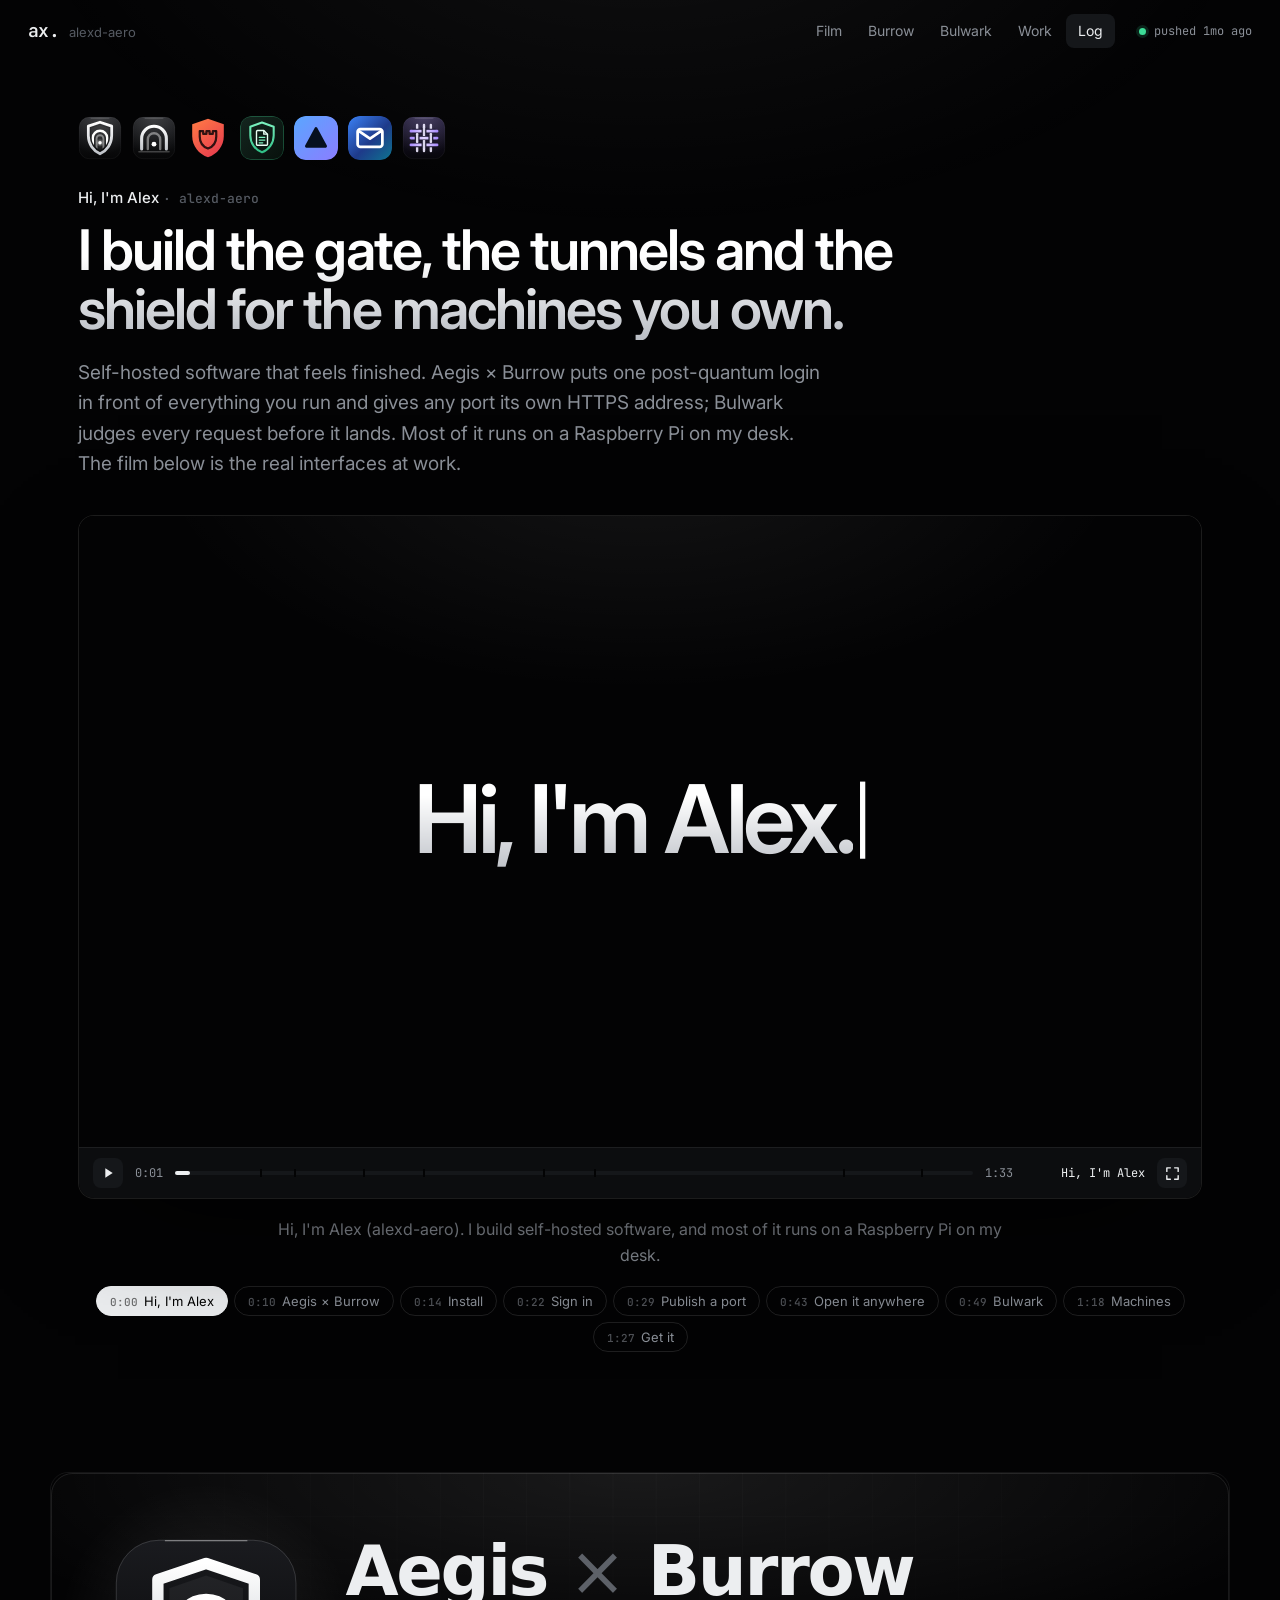
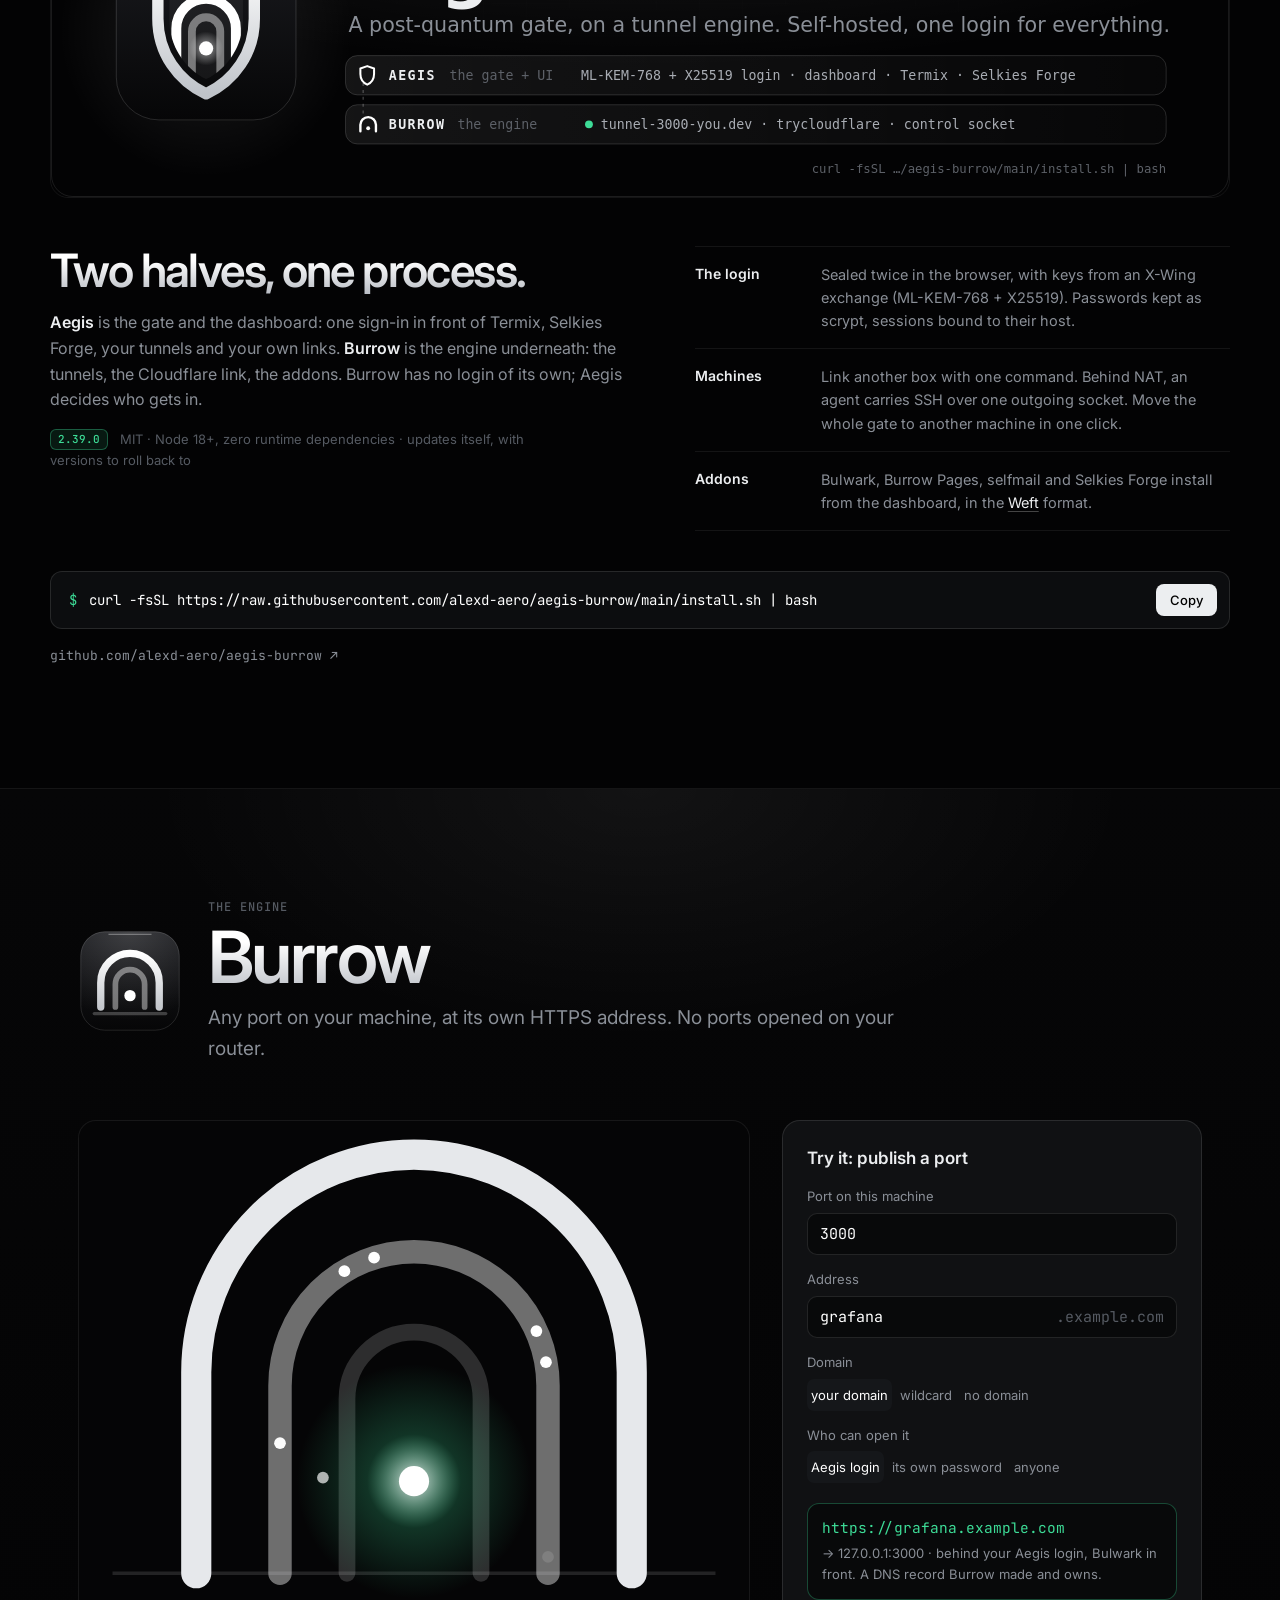
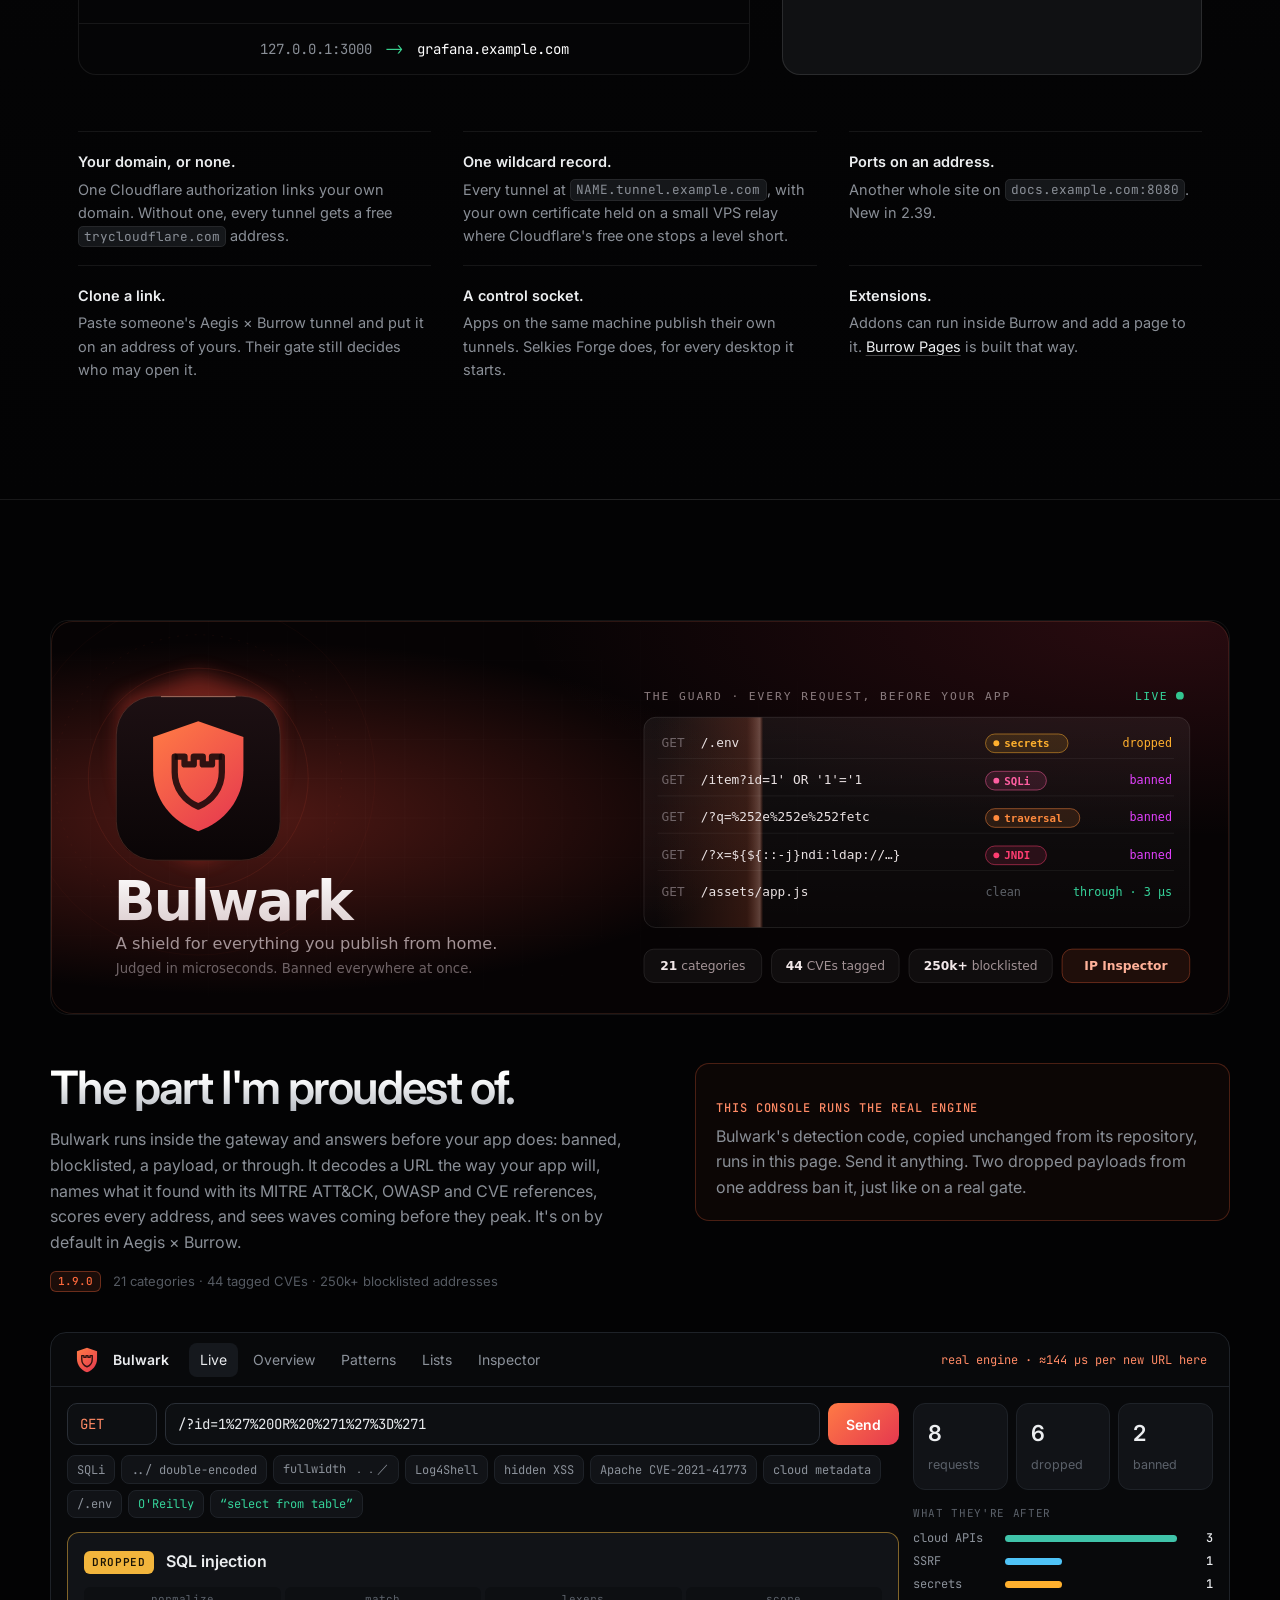
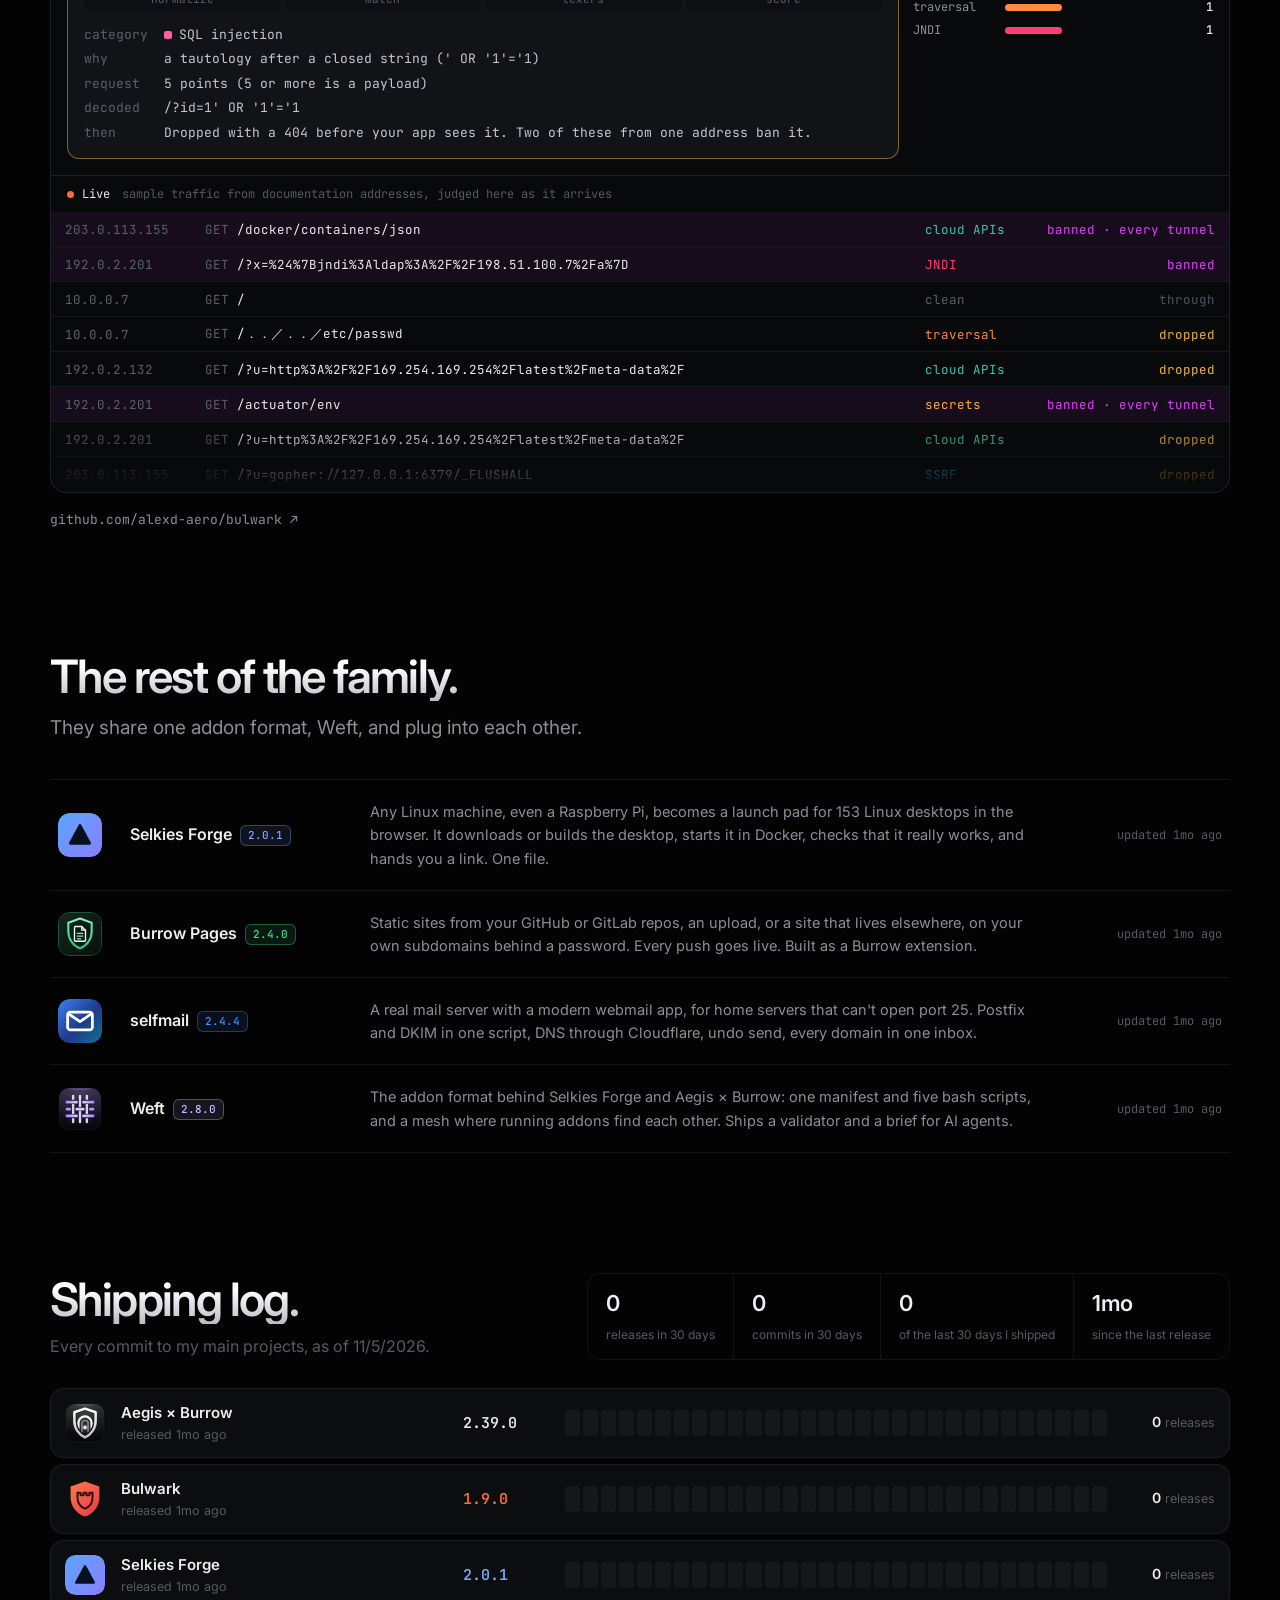
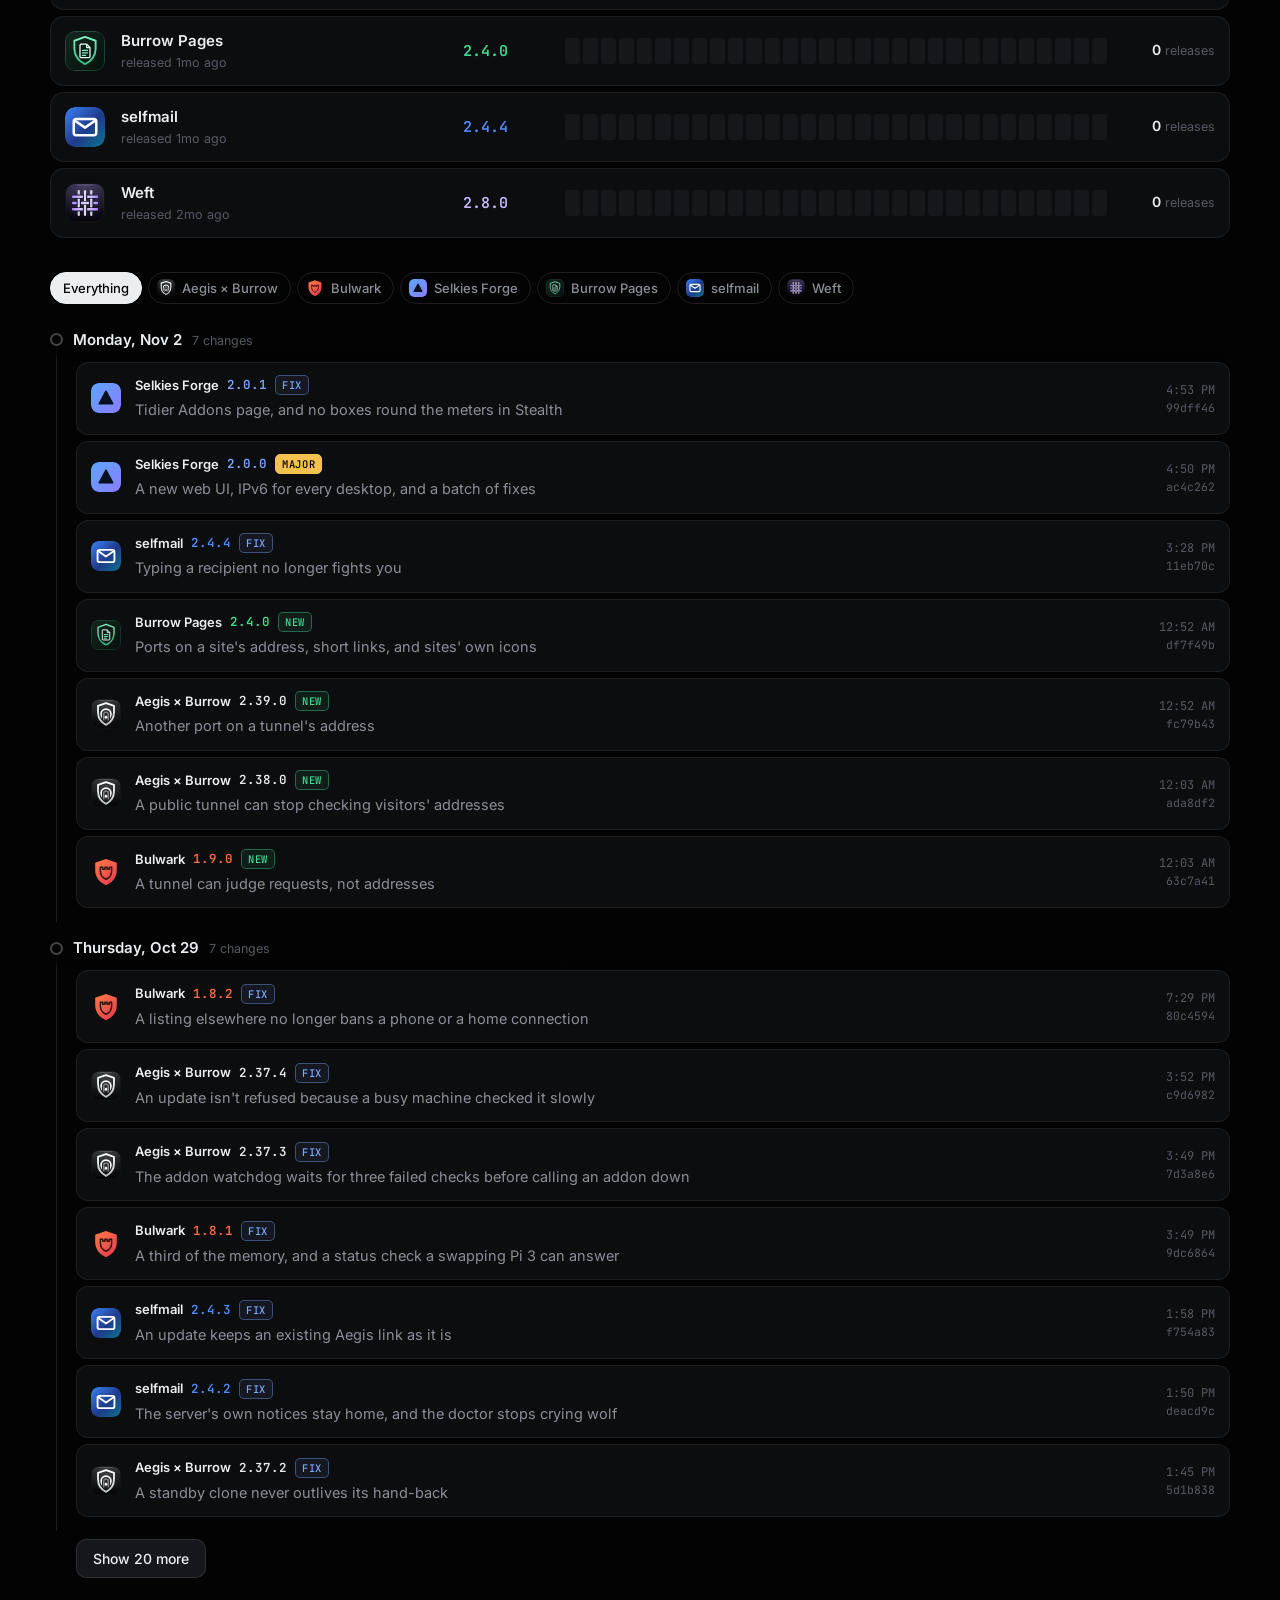
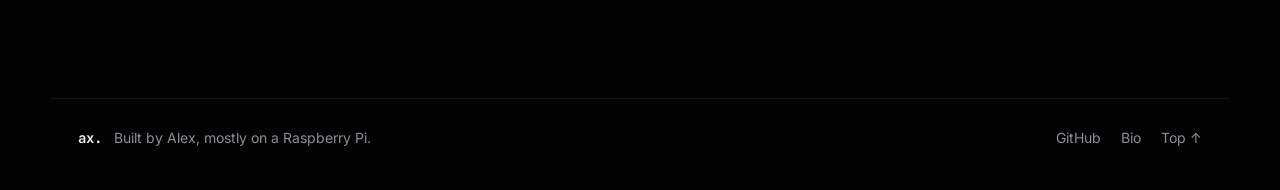
==== commit d4b8b467: "4.1: the film shows the real Burrow and Bulwark, says hello first, and goes full screen The film: - " ====
--- a/index.html
+++ b/index.html
@@ -13,8 +13,8 @@
   <link rel="preconnect" href="https://fonts.googleapis.com">
   <link rel="preconnect" href="https://fonts.gstatic.com" crossorigin>
   <link href="https://fonts.googleapis.com/css2?family=Inter:wght@400;500;600;700&family=JetBrains+Mono:wght@400;500&display=swap" rel="stylesheet">
-  <link rel="stylesheet" href="assets/site.css?v=4.0.0">
-  <script type="module" src="assets/site.js?v=4.0.0"></script>
+  <link rel="stylesheet" href="assets/site.css?v=4.1.0">
+  <script type="module" src="assets/site.js?v=4.1.0"></script>
 </head>
 <body>
   <header class="nav" id="nav">
@@ -26,8 +26,20 @@
       <a href="#work">Work</a>
       <a href="#log">Log</a>
     </nav>
-    <a class="live" href="#log" title="The newest push to any of my repositories"><i></i><span id="nav-live">shipping</span></a>
+    <a class="live" href="#log" title="The newest push to any of my main projects"><i></i><span id="nav-live">shipping</span></a>
+    <button class="menu-btn" id="menu-btn" type="button" aria-label="Menu" aria-expanded="false" aria-controls="menu"><i></i><i></i></button>
   </header>
+  <div class="menu" id="menu" hidden>
+    <nav aria-label="Sections">
+      <a href="#film"><b>Film</b><span>a minute and a half of it working</span></a>
+      <a href="#aegis"><b>Aegis × Burrow</b><span>the gate and the tunnels</span></a>
+      <a href="#burrow"><b>Burrow</b><span>try publishing a port</span></a>
+      <a href="#bulwark"><b>Bulwark</b><span>try to get banned</span></a>
+      <a href="#work"><b>The rest of the family</b><span>Selkies Forge, Burrow Pages, selfmail, Weft</span></a>
+      <a href="#log"><b>Shipping log</b><span>what I shipped, live</span></a>
+    </nav>
+    <p><a href="https://github.com/alexd-aero" target="_blank" rel="noopener">github.com/alexd-aero ↗</a></p>
+  </div>
 
   <main id="top">
     <!-- intro + film -->
@@ -41,10 +53,11 @@
         <img src="assets/brand/selfmail.svg" alt="selfmail" title="selfmail">
         <img src="assets/brand/weft.svg" alt="Weft" title="Weft">
       </div>
+      <p class="hi">Hi, I'm Alex <span>· alexd-aero</span></p>
       <h1>I build the gate, the tunnels and the shield for the machines you own.</h1>
-      <p class="lede">I'm Alex. Aegis × Burrow puts one post-quantum login in front of everything you
-        self-host and gives any port its own HTTPS address. Bulwark judges every request before it
-        lands. Most of it runs on a Raspberry Pi on my desk. Here are seventy seconds of it working.</p>
+      <p class="lede">Self-hosted software that feels finished. Aegis × Burrow puts one post-quantum login in
+        front of everything you run and gives any port its own HTTPS address; Bulwark judges every request
+        before it lands. Most of it runs on a Raspberry Pi on my desk. The film below is the real interfaces at work.</p>
     </section>
 
     <section class="film-sec wrap" id="film" aria-label="The Aegis × Burrow film">
@@ -192,15 +205,21 @@
 
     <!-- work -->
     <section class="sec wrap" id="work">
-      <h2>Everything else.</h2>
-      <p class="lede narrow">The rest of the stack, and a few things beside it. All on GitHub.</p>
+      <h2>The rest of the family.</h2>
+      <p class="lede narrow">They share one addon format, Weft, and plug into each other.</p>
       <div class="work" id="work-list"></div>
     </section>
 
     <!-- log -->
     <section class="sec wrap" id="log">
-      <div class="log-head"><h2>Shipping log.</h2><p class="dim" id="log-src">The newest commits across my projects.</p></div>
-      <ol class="commits" id="commits"></ol>
+      <div class="log-head">
+        <div><h2>Shipping log.</h2><p class="dim" id="log-src">Every commit to my main projects.</p></div>
+        <div class="log-stats" id="log-stats"></div>
+      </div>
+      <div class="board" id="board" aria-label="Each project: its latest release and the last 30 days"></div>
+      <div class="log-filter" id="log-filter" aria-label="Show"></div>
+      <ol class="timeline" id="timeline"></ol>
+      <button class="log-more" id="log-more" type="button" hidden>Show more</button>
     </section>
   </main>
 
--- a/assets/site.css
+++ b/assets/site.css
@@ -126,76 +126,6 @@
 .term g { color: var(--ok); }
 .term u { text-decoration: none; color: #7aa7ff; }
 .term .sel { color: #fff; background: rgba(61,220,151,.14); }
-
-/* login */
-.l-wrap { position: absolute; inset: 0; display: grid; grid-template-columns: 1fr 1fr; align-items: center; gap: 40px; padding: 0 80px; background: radial-gradient(500px 300px at 30% 20%, rgba(255,255,255,.05), transparent); }
-.l-card { width: 380px; padding: 34px; border-radius: 18px; background: var(--card-2); border: 1px solid var(--line-2); }
-.l-card img { width: 52px; height: 52px; }
-.l-card h3 { margin-top: 16px; font-size: 24px; font-weight: 600; letter-spacing: -.02em; }
-.l-card .sub { color: var(--faint); font: 13px var(--mono); margin-bottom: 18px; }
-.l-card label, .dlg label { display: block; font-size: 13px; color: var(--muted); margin: 12px 0 6px; }
-.fld { position: relative; height: 42px; border-radius: 10px; background: var(--field); border: 1px solid var(--line-2); display: flex; align-items: center; padding: 0 13px; font-size: 16px; color: #fff; transition: border-color .2s, box-shadow .2s; }
-.fld.focus { border-color: var(--line-hi); box-shadow: 0 0 0 3px rgba(255,255,255,.06); }
-.fld .c { display: none; width: 2px; height: 20px; background: #fff; margin-left: 1px; }
-.fld.focus .c { display: inline-block; }
-.fld em { font-style: normal; color: var(--faint); margin-left: auto; }
-.btn-w { display: inline-flex; align-items: center; justify-content: center; height: 42px; padding: 0 18px; border-radius: 10px; background: #f4f5f6; color: #000; font-weight: 600; font-size: 15px; transition: transform .15s; }
-.btn-w.press { transform: scale(.96); background: #d9dbde; }
-.l-card .btn-w { width: 100%; margin-top: 22px; }
-.ok-line { margin-top: 14px; color: var(--ok); font-size: 14px; opacity: 0; }
-.l-seal .k { font: 13px var(--mono); color: var(--faint); text-transform: uppercase; letter-spacing: .08em; margin-bottom: 14px; }
-.st { padding: 14px 16px; border-radius: 12px; border: 1px solid var(--line); background: var(--card); margin-bottom: 10px; display: flex; flex-direction: column; gap: 6px; font-size: 14px; color: var(--muted); transition: border-color .3s, background .3s; }
-.st code { font-size: 14px; background: none; border: 0; padding: 0; color: #fff; white-space: normal; word-break: break-all; }
-.st.lit { border-color: rgba(61,220,151,.45); background: rgba(61,220,151,.05); }
-.st .hex { color: var(--ok); line-height: 1.5; }
-.xw { margin-top: 14px; font-size: 13px; color: var(--faint); }
-.xw b { color: var(--text); font-weight: 600; }
-
-/* aegis nav inside the film */
-.a-nav { height: 54px; display: flex; align-items: center; gap: 6px; padding: 0 26px; border-bottom: 1px solid var(--line); font-size: 14px; color: var(--muted); }
-.a-nav img { width: 26px; height: 26px; }
-.a-nav b { color: var(--text); margin: 0 18px 0 6px; }
-.a-nav span { padding: 6px 12px; border-radius: 8px; }
-.a-nav span.on { background: var(--raise); color: var(--text); }
-.a-nav em { margin-left: auto; font: 12px var(--mono); font-style: normal; display: flex; align-items: center; gap: 7px; }
-.a-nav em i { width: 7px; height: 7px; border-radius: 50%; background: var(--ok); }
-
-/* burrow page */
-.b-page { padding: 26px 40px; }
-.b-head { display: flex; align-items: center; gap: 16px; }
-.b-head img { width: 48px; height: 48px; }
-.b-head h3 { font-size: 26px; font-weight: 600; letter-spacing: -.02em; }
-.b-head p { color: var(--muted); font-size: 15px; }
-.b-head .new { margin-left: auto; }
-.tabs { display: inline-flex; gap: 2px; margin: 22px 0 18px; padding: 3px; border-radius: 10px; border: 1px solid var(--line); background: var(--card); font-size: 14px; color: var(--muted); }
-.tabs span { padding: 6px 13px; border-radius: 7px; display: flex; gap: 7px; align-items: center; }
-.tabs span.on { background: var(--raise); color: var(--text); }
-.tabs i { font: 11px var(--mono); font-style: normal; color: var(--faint); }
-.tlist { display: flex; flex-direction: column; gap: 10px; }
-.tn-new { overflow: hidden; }
-.tn { height: 64px; display: flex; align-items: center; gap: 16px; padding: 0 18px; border-radius: 12px; border: 1px solid var(--line); background: var(--card); font-size: 15px; transition: border-color .3s; }
-.tn .dot { width: 9px; height: 9px; border-radius: 50%; background: var(--ok); box-shadow: 0 0 10px rgba(61,220,151,.6); flex: none; }
-.tn.starting .dot { background: var(--warn); box-shadow: 0 0 10px rgba(242,193,78,.6); }
-.tn.hov { border-color: var(--line-hi); }
-.tn .nm { display: flex; flex-direction: column; min-width: 300px; }
-.tn .nm b { font-weight: 500; }
-.tn .nm span { font: 12.5px var(--mono); color: var(--faint); }
-.chip { font-size: 12px; color: var(--muted); padding: 3px 9px; border-radius: 99px; border: 1px solid var(--line-2); }
-.sp { width: 160px; height: 30px; margin-left: auto; }
-.sp polyline { fill: none; stroke: var(--ok); stroke-width: 1.6; }
-.tn .cl { width: 170px; font: 12.5px var(--mono); color: var(--muted); text-align: right; }
-.tn.starting .cl { color: var(--warn); }
-.tn .cp { width: 56px; text-align: center; font-size: 13px; color: var(--muted); }
-.dlg-wrap { position: absolute; inset: 0; background: rgba(0,0,0,.55); display: grid; place-items: center; }
-.dlg { width: 480px; padding: 26px; border-radius: 16px; background: var(--card-2); border: 1px solid var(--line-2); box-shadow: 0 30px 80px rgba(0,0,0,.6); }
-.dlg h4 { font-size: 19px; font-weight: 600; }
-.seg { display: flex; gap: 3px; padding: 3px; border-radius: 10px; background: var(--field); border: 1px solid var(--line-2); }
-.seg span { flex: 1; text-align: center; font-size: 13px; color: var(--muted); padding: 8px 4px; border-radius: 7px; }
-.seg span.on { background: var(--raise); color: #fff; }
-.d-foot { display: flex; justify-content: flex-end; align-items: center; gap: 16px; margin-top: 22px; }
-.ghost { color: var(--muted); font-size: 14px; }
-.toast { position: absolute; right: 28px; bottom: 26px; padding: 12px 18px; border-radius: 12px; background: var(--card-2); border: 1px solid rgba(61,220,151,.4); font-size: 15px; opacity: 0; }
-.toast i { color: var(--ok); font-style: normal; margin-right: 6px; }
 
 /* open it */
 .tabsbar { height: 36px; display: flex; gap: 2px; padding: 4px 10px 0; background: #0c0d0f; border-bottom: 1px solid var(--line); font-size: 13px; color: var(--faint); }
@@ -266,27 +196,6 @@
 .bar { display: grid; grid-template-columns: 76px 1fr 26px; gap: 8px; align-items: center; font: 12px var(--mono); color: #8c929b; margin-bottom: 7px; }
 .bar i { height: 7px; border-radius: 4px; transition: width .3s; }
 .bar b { text-align: right; color: #e9ebee; font-weight: 500; }
-
-/* machines */
-.m-canvas { position: absolute; inset: 0; background-color: #050506; background-image: radial-gradient(rgba(255,255,255,.09) 1px, transparent 1px); background-size: 22px 22px; }
-.m-lines { position: absolute; inset: 0; width: 100%; height: 100%; }
-.ml, .ma { fill: none; stroke: var(--ok); stroke-width: 2; stroke-dasharray: 1; opacity: .75; transition: stroke .3s; }
-.ma { stroke: var(--line-hi); stroke-width: 1.5; }
-.ml.down { stroke: var(--err); }
-.pk circle { fill: #b8ffe0; }
-.hub { position: absolute; left: 90px; top: 278px; width: 240px; height: 104px; border-radius: 16px; background: var(--card-2); border: 1px solid rgba(61,220,151,.5); display: grid; grid-template-columns: 52px 1fr; grid-template-rows: auto auto; column-gap: 12px; align-content: center; padding: 0 16px; }
-.hub img { width: 52px; height: 52px; grid-row: span 2; }
-.hub b { font-size: 17px; align-self: end; }
-.hub span { font: 12px var(--mono); color: var(--faint); }
-.mc { position: absolute; left: 520px; width: 250px; height: 68px; border-radius: 14px; background: var(--card-2); border: 1px solid var(--line-2); display: grid; grid-template-columns: 14px 1fr; column-gap: 10px; align-content: center; padding: 0 16px; transition: border-color .3s; }
-.mc .dot { width: 9px; height: 9px; border-radius: 50%; background: var(--ok); grid-row: span 2; align-self: center; }
-.mc b { font-size: 16px; font-weight: 600; }
-.mc .ms { font: 12px var(--mono); color: var(--muted); }
-.mc.down { border-color: rgba(255,90,82,.6); }
-.mc.down .dot { background: var(--err); }
-.mc.down .ms { color: var(--err); }
-.apps { position: absolute; left: 860px; height: 68px; display: flex; align-items: center; padding: 0 16px; border-radius: 12px; border: 1px dashed var(--line-2); font-size: 14px; color: var(--muted); }
-.m-note { position: absolute; left: 90px; bottom: 34px; font: 14px var(--mono); color: var(--muted); transition: opacity .3s; }
 
 /* end */
 .f-end > img { width: 130px; height: 130px; }
@@ -418,17 +327,61 @@
 .w-meta { font: 12px var(--mono); color: var(--faint); text-align: right; }
 .w-meta .fresh { color: var(--ok); }
 
-/* log */
-.log-head { display: flex; align-items: end; justify-content: space-between; gap: 16px; flex-wrap: wrap; margin-bottom: 28px; }
-.commits { list-style: none; border-top: 1px solid var(--line); }
-.commits a { display: grid; grid-template-columns: 84px 170px minmax(0, 1fr) 76px; gap: 18px; align-items: center; padding: 13px 8px; border-bottom: 1px solid var(--line); text-decoration: none; transition: background .2s; }
-.commits a:hover { background: var(--card); }
-.commits time, .commits .sha { font: 12px var(--mono); color: var(--faint); }
-.commits .sha { text-align: right; }
-.commits .repo-n { display: flex; align-items: center; gap: 9px; font-size: 14px; font-weight: 500; }
-.commits .repo-n img, .commits .repo-n .w-mono { width: 20px; height: 20px; border-radius: 5px; font-size: 10px; }
-.commits .msg { font-size: 14.5px; color: var(--muted); }
-.commits .msg b { font: 500 12.5px var(--mono); color: var(--text); margin-right: 8px; }
+/* ── the shipping log ── */
+.log-head { display: flex; align-items: end; justify-content: space-between; gap: 24px; flex-wrap: wrap; margin-bottom: 28px; }
+.log-head p { margin-top: 10px; }
+.log-stats { display: grid; grid-template-columns: repeat(4, auto); gap: 0; border: 1px solid var(--line); border-radius: 14px; overflow: hidden; }
+.log-stats > div { padding: 12px 18px; border-left: 1px solid var(--line); }
+.log-stats > div:first-child { border-left: 0; }
+.log-stats b { display: block; font-size: 22px; font-weight: 600; letter-spacing: -.02em; }
+.log-stats span { font-size: 12px; color: var(--faint); }
+.board { display: grid; gap: 6px; }
+.b-row { display: grid; grid-template-columns: 40px minmax(150px, 1.2fr) 86px minmax(0, 2fr) 92px; gap: 16px; align-items: center; width: 100%; padding: 12px 14px; border-radius: 14px;
+  border: 1px solid var(--line); background: var(--card); color: var(--text); font: inherit; text-align: left; cursor: pointer; transition: border-color .2s, background .2s; }
+.b-row:hover { border-color: var(--line-2); background: var(--card-2); }
+.b-row.on { border-color: color-mix(in srgb, var(--c) 55%, transparent); background: color-mix(in srgb, var(--c) 6%, var(--card)); }
+.b-row img { width: 40px; height: 40px; border-radius: 10px; }
+.b-name { display: flex; flex-direction: column; min-width: 0; }
+.b-name b { font-weight: 600; font-size: 15px; }
+.b-name span { font-size: 12.5px; color: var(--faint); }
+.b-ver { font: 600 15px var(--mono); color: var(--c); }
+.b-days { display: grid; grid-template-columns: repeat(30, 1fr); gap: 3px; height: 26px; }
+.b-days i { border-radius: 3px; background: var(--raise); }
+.b-days i.on { background: var(--c); }
+.b-n { font-size: 12.5px; color: var(--faint); text-align: right; }
+.b-n b { color: var(--text); font-weight: 600; font-size: 14px; }
+.log-filter { display: flex; gap: 6px; margin: 34px 0 8px; overflow-x: auto; scrollbar-width: none; padding-bottom: 2px; }
+.log-filter::-webkit-scrollbar { display: none; }
+.log-filter button { flex: none; display: flex; align-items: center; gap: 7px; font: 500 13px var(--sans); color: var(--muted); background: none; border: 1px solid var(--line-2); border-radius: 99px; padding: 6px 12px 6px 8px; cursor: pointer; }
+.log-filter button:first-child { padding-left: 12px; }
+.log-filter button img { width: 18px; height: 18px; border-radius: 5px; }
+.log-filter button:hover { color: var(--text); border-color: var(--line-hi); }
+.log-filter button.on { background: var(--text); color: #000; border-color: var(--text); }
+.timeline { list-style: none; }
+.day { position: relative; padding-left: 26px; }
+.day::before { content: ""; position: absolute; left: 6px; top: 34px; bottom: 0; width: 1px; background: var(--line-2); }
+.day-h { position: sticky; top: 58px; z-index: 2; display: flex; align-items: baseline; gap: 10px; margin-left: -26px; padding: 14px 0 10px; background: linear-gradient(var(--bg) 75%, transparent); }
+.day-h::before { content: ""; width: 13px; height: 13px; border-radius: 50%; border: 2px solid var(--line-hi); background: var(--bg); align-self: center; flex: none; }
+.day-h b { font-size: 15px; font-weight: 600; }
+.day-h span { font-size: 12.5px; color: var(--faint); }
+.day ol { list-style: none; display: grid; gap: 6px; padding-bottom: 14px; }
+.ev a { display: grid; grid-template-columns: 30px minmax(0, 1fr) auto; gap: 14px; align-items: center; padding: 12px 14px; border-radius: 12px; border: 1px solid var(--line); background: var(--card); text-decoration: none; transition: border-color .2s, transform .3s var(--ease); }
+.ev a:hover { border-color: color-mix(in srgb, var(--c) 45%, transparent); transform: translateX(3px); }
+.ev-logo { width: 30px; height: 30px; border-radius: 8px; }
+.ev-main { display: flex; flex-direction: column; gap: 3px; min-width: 0; }
+.ev-top { display: flex; align-items: center; gap: 8px; flex-wrap: wrap; font-size: 13px; }
+.ev-top b { font-weight: 600; }
+.ev-ver { font: 600 12.5px var(--mono); color: var(--c); }
+.ev-kind { font: 500 10.5px var(--mono); text-transform: uppercase; letter-spacing: .06em; padding: 2px 6px; border-radius: 5px; color: var(--faint); border: 1px solid var(--line-2); }
+.k-major .ev-kind { color: #000; background: var(--warn); border-color: var(--warn); }
+.k-feature .ev-kind { color: var(--ok); border-color: rgba(61,220,151,.4); background: rgba(61,220,151,.08); }
+.k-fix .ev-kind { color: #7aa7ff; border-color: rgba(122,167,255,.4); background: rgba(122,167,255,.08); }
+.ev-msg { color: var(--muted); font-size: 14.5px; }
+.k-commit .ev-msg { font-size: 14px; }
+.ev-time { display: flex; flex-direction: column; align-items: flex-end; gap: 2px; font: 12px var(--mono); color: var(--faint); }
+.ev-time code { background: none; border: 0; padding: 0; font-size: 11.5px; color: var(--faint); }
+.log-more { display: block; margin: 8px 0 0 26px; font: 500 14px var(--sans); color: var(--text); background: var(--raise); border: 1px solid var(--line-2); border-radius: 10px; padding: 10px 16px; cursor: pointer; }
+.log-more:hover { background: #1d2024; }
 
 .foot { display: flex; align-items: center; justify-content: space-between; gap: 16px; flex-wrap: wrap; margin-top: 120px; padding-top: 28px; padding-bottom: 40px; border-top: 1px solid var(--line); font-size: 14px; color: var(--muted); }
 .foot b { font-family: var(--mono); color: var(--text); margin-right: 8px; }
@@ -438,6 +391,71 @@
 
 .reveal { opacity: 0; transform: translateY(20px); transition: opacity .8s var(--ease), transform .8s var(--ease); }
 .reveal.in { opacity: 1; transform: none; }
+
+/* ── the film: real screens, the hello, notes, full screen ── */
+.hi { font: 500 15px var(--sans); color: var(--text); margin-bottom: 14px; }
+.hi span { color: var(--faint); font-family: var(--mono); font-size: 13px; }
+.f-win.real { background: #000; }
+.rv { position: absolute; left: 0; top: 0; width: 1280px; height: 674px; transform-origin: 0 0; overflow: hidden; contain: paint; pointer-events: none; background: #030304; opacity: 0; }
+.rv:first-child { opacity: 1; }
+.f-loading { position: absolute; right: 24px; bottom: 18px; font: 13px var(--mono); color: var(--faint); z-index: 30; transition: opacity .3s; }
+.stage.ready .f-loading { opacity: 0; }
+.f-hello { position: absolute; inset: 0; text-align: center; }
+.f-hello > * { position: absolute; left: 0; right: 0; }
+.h-hi { top: 292px; font: 600 108px/1 var(--sans); letter-spacing: -.045em; transform-origin: 50% 50%; white-space: nowrap; }
+.h-t { background: linear-gradient(180deg, #fff 30%, #b9bdc4); -webkit-background-clip: text; background-clip: text; color: transparent; }
+.h-c { display: inline-block; width: 6px; height: 88px; margin-left: 8px; background: #fff; vertical-align: -6px; }
+.h-sub { top: 226px; font-size: 27px; color: var(--text); line-height: 1.45; opacity: 0; }
+.h-sub span { font-size: 19px; color: var(--muted); }
+.h-k { top: 352px; font: 500 13px var(--mono); letter-spacing: .12em; text-transform: uppercase; color: var(--faint); opacity: 0; }
+.h-fam { top: 386px; left: 64px !important; right: 64px !important; display: grid; grid-template-columns: repeat(6, 1fr); gap: 14px; }
+.h-p { display: flex; flex-direction: column; align-items: center; gap: 10px; padding: 20px 10px; border-radius: 18px; border: 1px solid var(--line); background: rgba(255,255,255,.025); opacity: 0; }
+.h-p img { width: 66px; height: 66px; border-radius: 16px; }
+.h-p b { font-size: 17px; font-weight: 600; }
+.h-p span { font-size: 13px; color: var(--muted); line-height: 1.4; }
+.h-go { top: 640px; font-size: 21px; color: var(--muted); opacity: 0; }
+.f-note { position: absolute; left: 0; top: 0; z-index: 15; pointer-events: none; opacity: 0; display: flex; align-items: center; gap: 9px; max-width: 520px; padding: 10px 15px; border-radius: 12px;
+  background: rgba(12,13,15,.94); border: 1px solid rgba(255,255,255,.18); box-shadow: 0 14px 40px rgba(0,0,0,.6); font-size: 16px; color: #fff; backdrop-filter: blur(8px); }
+.f-note > i { width: 8px; height: 8px; border-radius: 50%; background: #ff6a3d; box-shadow: 0 0 10px #ff6a3d; flex: none; }
+.f-note.ok > i { background: var(--ok); box-shadow: 0 0 10px var(--ok); }
+.f-note.err > i { background: var(--err); box-shadow: 0 0 10px var(--err); }
+.f-note.seal { left: auto; right: 64px; top: 470px; transform: none; flex-direction: column; align-items: flex-start; width: 470px; border-color: rgba(61,220,151,.4); }
+.f-note.seal .k { font: 12px var(--mono); text-transform: uppercase; letter-spacing: .08em; color: var(--faint); }
+.f-note.seal code { background: none; border: 0; padding: 0; color: var(--ok); white-space: normal; word-break: break-all; font-size: 14px; line-height: 1.5; }
+.f-note.seal .s { font-size: 13px; color: var(--muted); }
+.bw-intro { position: absolute; left: 50%; top: 50%; z-index: 12; display: flex; align-items: center; gap: 22px; opacity: 0; }
+.bw-intro img { width: 112px; height: 112px; filter: drop-shadow(0 10px 40px rgba(255,106,61,.5)); }
+.bw-intro b { display: block; font: 600 72px/1 var(--sans); letter-spacing: -.04em; color: #fff; }
+.bw-intro span { font-size: 22px; color: var(--muted); }
+.fs { width: 30px; height: 30px; border-radius: 8px; border: 0; background: var(--raise); color: var(--text); display: grid; place-items: center; cursor: pointer; flex: none; }
+.fs:hover { background: #1d2024; }
+.fs svg { width: 17px; height: 17px; fill: none; stroke: currentColor; stroke-width: 2; stroke-linecap: round; stroke-linejoin: round; }
+.fs .i-exit { display: none; }
+.player.fs .fs .i-full { display: none; }
+.player.fs .fs .i-exit { display: block; }
+.player:fullscreen, .player.fs-on { width: 100vw; height: 100vh; height: 100dvh; max-width: none; border-radius: 0; border: 0; display: flex; flex-direction: column; justify-content: center; background: #000; }
+.player:-webkit-full-screen { width: 100vw; height: 100vh; border-radius: 0; display: flex; flex-direction: column; justify-content: center; background: #000; }
+.player:fullscreen .screen, .player.fs-on .screen { width: min(100vw, calc((100dvh - 50px) * 16 / 9)); margin: 0 auto; flex: none; }
+.player:-webkit-full-screen .screen { width: min(100vw, calc((100vh - 50px) * 16 / 9)); margin: 0 auto; flex: none; }
+.player:fullscreen .controls, .player.fs-on .controls { width: min(100vw, calc((100dvh - 50px) * 16 / 9)); margin: 0 auto; background: #000; }
+.player.fs-on { position: fixed; inset: 0; z-index: 200; }
+html.fs-lock, html.fs-lock body { overflow: hidden; }
+
+/* ── the phone menu ── */
+.menu-btn { display: none; width: 38px; height: 38px; border-radius: 10px; border: 1px solid var(--line-2); background: var(--card); cursor: pointer; flex-direction: column; justify-content: center; align-items: center; gap: 5px; }
+.menu-btn i { width: 16px; height: 1.5px; background: var(--text); border-radius: 2px; transition: transform .3s var(--ease); }
+html.menu-open .menu-btn i:first-child { transform: translateY(3.25px) rotate(45deg); }
+html.menu-open .menu-btn i:last-child { transform: translateY(-3.25px) rotate(-45deg); }
+.menu { position: fixed; inset: 0; z-index: 45; padding: 78px 16px 24px; background: rgba(3,3,4,.97); backdrop-filter: blur(16px); -webkit-backdrop-filter: blur(16px); display: flex; flex-direction: column; overflow-y: auto; }
+.menu[hidden] { display: none; }
+.menu nav { display: grid; gap: 4px; }
+.menu nav a { display: flex; flex-direction: column; padding: 14px 4px; border-bottom: 1px solid var(--line); text-decoration: none; animation: rin .4s var(--ease) both; }
+.menu nav a:nth-child(2) { animation-delay: .03s; } .menu nav a:nth-child(3) { animation-delay: .06s; } .menu nav a:nth-child(4) { animation-delay: .09s; } .menu nav a:nth-child(5) { animation-delay: .12s; } .menu nav a:nth-child(6) { animation-delay: .15s; }
+.menu nav b { font-size: 24px; font-weight: 600; letter-spacing: -.02em; }
+.menu nav span { font-size: 14px; color: var(--faint); }
+.menu p { margin-top: auto; padding-top: 24px; font: 13px var(--mono); color: var(--muted); }
+.menu p a { text-decoration: none; }
+html.menu-open { overflow: hidden; }
 
 @media (max-width: 980px) {
   .split, .burrow-grid { grid-template-columns: minmax(0, 1fr); gap: 32px; }
@@ -445,40 +463,89 @@
   .bwc-grid { grid-template-columns: minmax(0, 1fr); }
   .w-row { grid-template-columns: 52px minmax(0, 1fr) 120px; }
   .w-desc { grid-column: 2 / -1; }
-  .commits a { grid-template-columns: 70px 150px minmax(0, 1fr); }
-  .commits .sha { display: none; }
+  .b-row { grid-template-columns: 40px minmax(0, 1fr) 76px 90px; }
+  .b-days { grid-column: 2 / -1; grid-row: 2; height: 18px; }
+  .log-stats { grid-template-columns: repeat(2, auto); }
+  .log-stats > div:nth-child(3) { border-left: 0; }
+  .log-stats > div:nth-child(n+3) { border-top: 1px solid var(--line); }
 }
+
+/* ── the phone version ── */
 @media (max-width: 680px) {
+  body { font-size: 15.5px; }
   .wrap { padding: 0 16px; }
-  .nav { padding: 12px 16px; }
+  .nav { padding: 10px 16px; gap: 12px; }
   .nav nav { display: none; }
-  .live { margin-left: auto; }
-  .intro { padding-top: 100px; }
-  .family img { width: 36px; height: 36px; border-radius: 10px; }
-  .family { gap: 8px; margin-bottom: 26px; }
-  .player { border-radius: 12px; }
-  .controls { gap: 8px; padding: 8px 10px; }
+  .live { margin-left: auto; font-size: 11px; }
+  .menu-btn { display: flex; }
+  .me span { display: none; }
+  .intro { padding-top: 84px; }
+  .family { gap: 8px; margin: 0 -16px 22px; padding: 0 16px; overflow-x: auto; scrollbar-width: none; }
+  .family::-webkit-scrollbar { display: none; }
+  .family img { width: 40px; height: 40px; border-radius: 11px; flex: none; }
+  h1 { font-size: 31px; line-height: 1.1; letter-spacing: -.03em; }
+  h2 { font-size: 30px; }
+  .lede { font-size: 16px; }
+  .film-sec { padding: 26px 0 0; }
+  .player { border-radius: 0; border-left: 0; border-right: 0; }
+  .controls { gap: 10px; padding: 10px 12px; }
+  .pp, .fs { width: 40px; height: 40px; border-radius: 10px; }
+  .fs { background: var(--text); color: #000; }
   .chap, .tot { display: none; }
-  .caption { font-size: 15px; }
-  .sec { padding-top: 88px; }
+  .bigplay { width: 60px; height: 60px; margin: -30px 0 0 -30px; }
+  .caption { font-size: 14.5px; padding: 0 16px; min-height: 4.6em; margin-top: 14px; text-align: left; }
+  .chapters { flex-wrap: nowrap; justify-content: flex-start; overflow-x: auto; scrollbar-width: none; padding: 0 16px 4px; margin-top: 10px; scroll-snap-type: x proximity; }
+  .chapters::-webkit-scrollbar { display: none; }
+  .chapters li { flex: none; scroll-snap-align: start; }
+  .chapters button { padding: 8px 13px; }
+  .sec { padding-top: 84px; }
   .banner { border-radius: 12px; }
-  .burrow { margin-top: 88px; padding: 80px 0 70px; }
-  .burrow-head { flex-direction: column; align-items: flex-start; gap: 16px; }
-  .burrow-head img { width: 72px; height: 72px; }
-  .burrow-list { grid-template-columns: minmax(0, 1fr); }
+  .split { margin-top: 28px; }
   .facts > div { grid-template-columns: 1fr; gap: 4px; }
+  .cmd { margin-top: 28px; padding: 10px 10px 10px 14px; }
+  .cmd code { font-size: 12px; }
+  .burrow { margin-top: 84px; padding: 72px 0 64px; }
+  .burrow-head { gap: 16px; }
+  .burrow-head img { width: 64px; height: 64px; }
+  .burrow-head h2 { font-size: 44px; }
+  .burrow-grid { margin-top: 32px; gap: 16px; }
+  .builder { padding: 18px; }
+  .burrow-list { grid-template-columns: minmax(0, 1fr); margin-top: 32px; }
+  .bwc { margin: 28px -16px 0; border-radius: 0; border-left: 0; border-right: 0; }
   .bwc-top span:not(.on) { display: none; }
   .bwc-top { height: auto; flex-wrap: wrap; padding: 12px 16px; row-gap: 6px; }
   .bwc-top em { margin-left: 0; width: 100%; }
-  .w-row { grid-template-columns: 44px minmax(0, 1fr); gap: 4px 14px; }
-  .w-row img, .w-row .w-mono { grid-row: span 3; align-self: start; }
+  .bwc-grid { padding: 14px 16px; }
+  .probe { flex-wrap: wrap; }
+  .probe input { order: 3; flex-basis: 100%; }
+  .probe select { flex: 1; }
+  .chips { flex-wrap: nowrap; overflow-x: auto; scrollbar-width: none; margin: 10px -16px 0; padding: 0 16px; }
+  .chips::-webkit-scrollbar { display: none; }
+  .chips button { flex: none; }
+  .feed .r { grid-template-columns: minmax(0, 1fr) 96px; padding: 0 16px; }
+  .feed .r .ip, .feed .r .ct { display: none; }
+  .w-row { grid-template-columns: 44px minmax(0, 1fr); gap: 4px 14px; padding: 16px 4px; }
+  .w-row img { grid-row: span 3; align-self: start; }
   .w-meta { text-align: left; }
-  .feed .r { grid-template-columns: minmax(0, 1fr) 96px; }
-  .feed .r .ip, .feed .r .ct { display: none; }
-  .commits a { grid-template-columns: minmax(0, 1fr) auto; gap: 4px 12px; }
-  .commits .msg { grid-column: 1 / -1; }
-  .commits time { order: 2; text-align: right; }
-  .cmd code { font-size: 12.5px; }
+  .log-head { gap: 18px; }
+  .log-stats { width: 100%; grid-template-columns: 1fr 1fr; }
+  .log-stats > div { padding: 10px 14px; }
+  .board { margin: 0 -16px; padding: 0 16px; grid-auto-flow: column; grid-auto-columns: 82%; overflow-x: auto; scroll-snap-type: x mandatory; scrollbar-width: none; gap: 10px; }
+  .board::-webkit-scrollbar { display: none; }
+  .b-row { scroll-snap-align: start; grid-template-columns: 40px minmax(0, 1fr) auto; grid-template-rows: auto auto auto; row-gap: 12px; }
+  .b-ver { grid-column: 3; grid-row: 1; }
+  .b-days { grid-column: 1 / -1; grid-row: 2; height: 22px; }
+  .b-n { grid-column: 1 / -1; grid-row: 3; text-align: left; }
+  .log-filter { margin: 26px -16px 4px; padding: 0 16px 2px; }
+  .day { padding-left: 0; }
+  .day::before { display: none; }
+  .day-h { margin-left: 0; top: 54px; }
+  .day-h::before { display: none; }
+  .ev a { grid-template-columns: 28px minmax(0, 1fr); gap: 4px 12px; padding: 12px; }
+  .ev-logo { width: 28px; height: 28px; grid-row: span 2; align-self: start; }
+  .ev-time { grid-column: 2; flex-direction: row; gap: 10px; align-items: center; }
+  .log-more { margin-left: 0; width: 100%; }
+  .foot { flex-direction: column; align-items: flex-start; margin-top: 84px; }
 }
 @media (prefers-reduced-motion: reduce) {
   *, *::before, *::after { animation: none !important; transition: none !important; scroll-behavior: auto !important; }
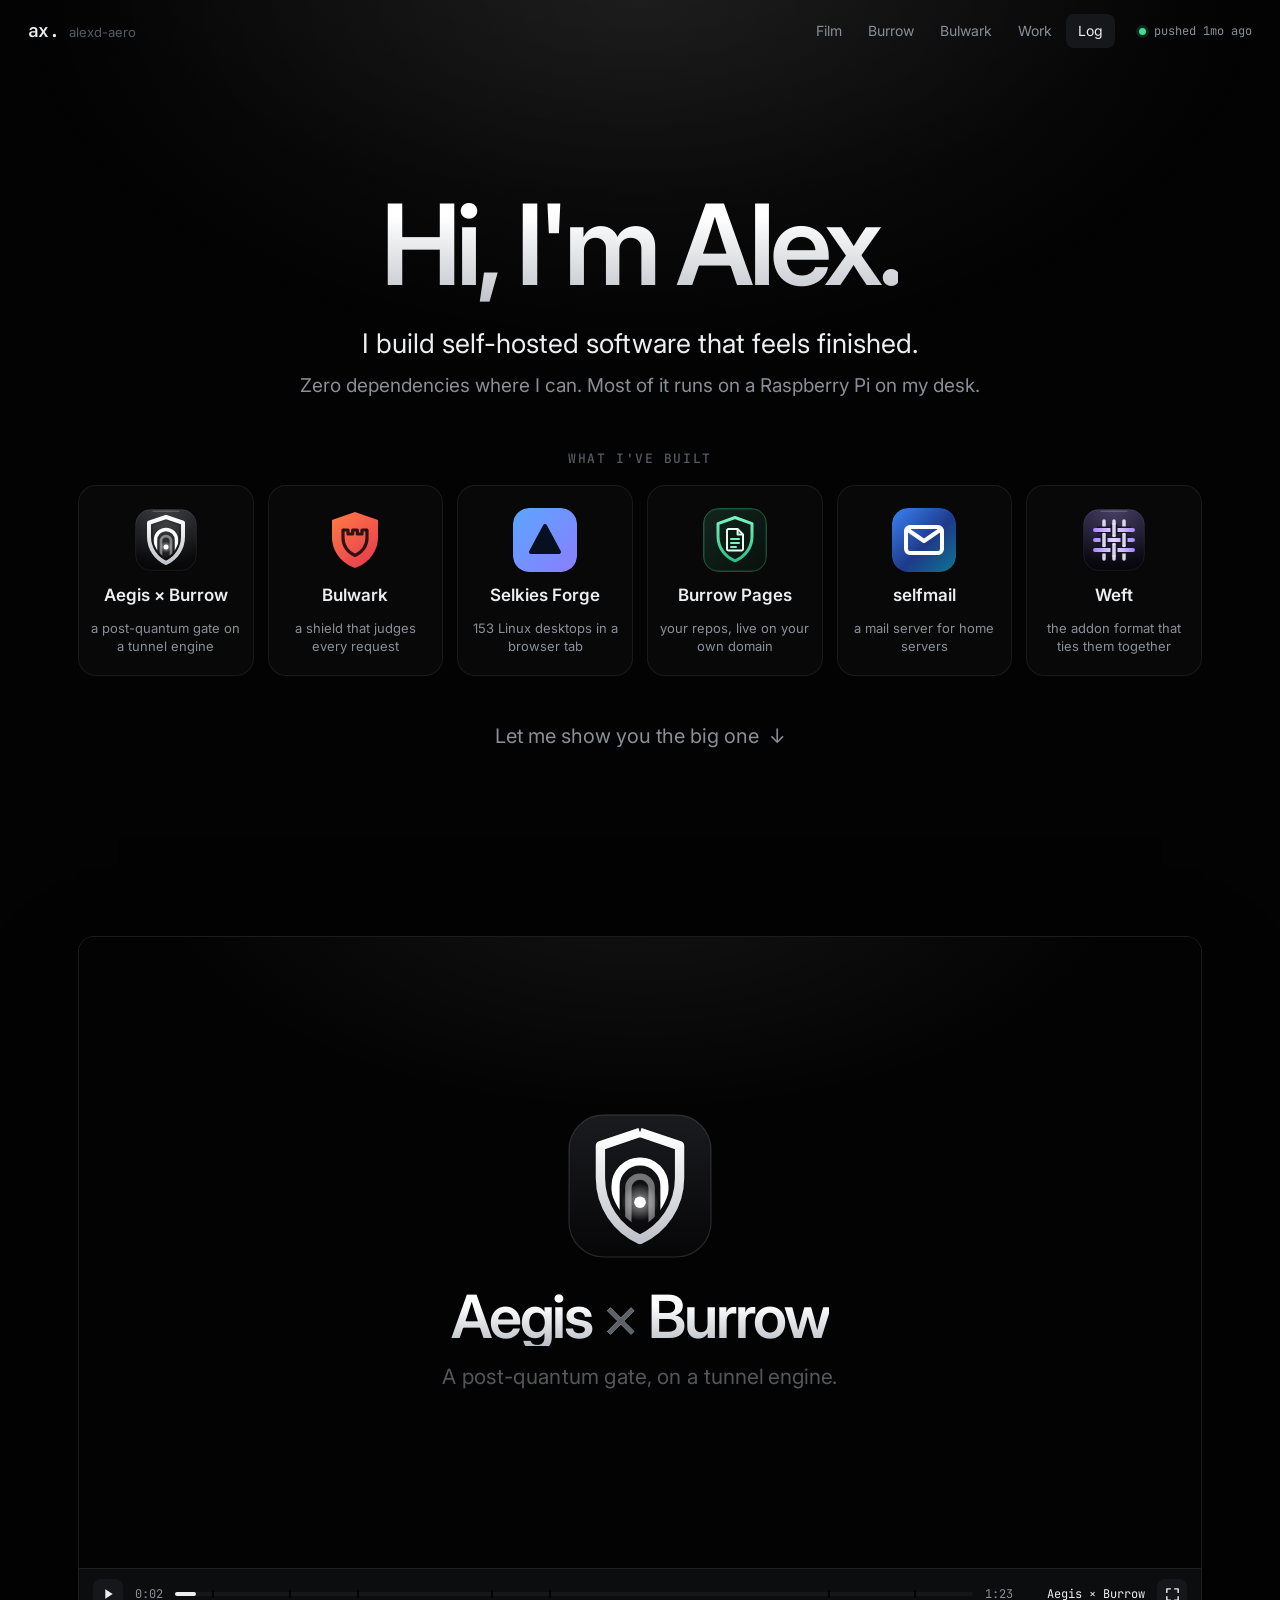
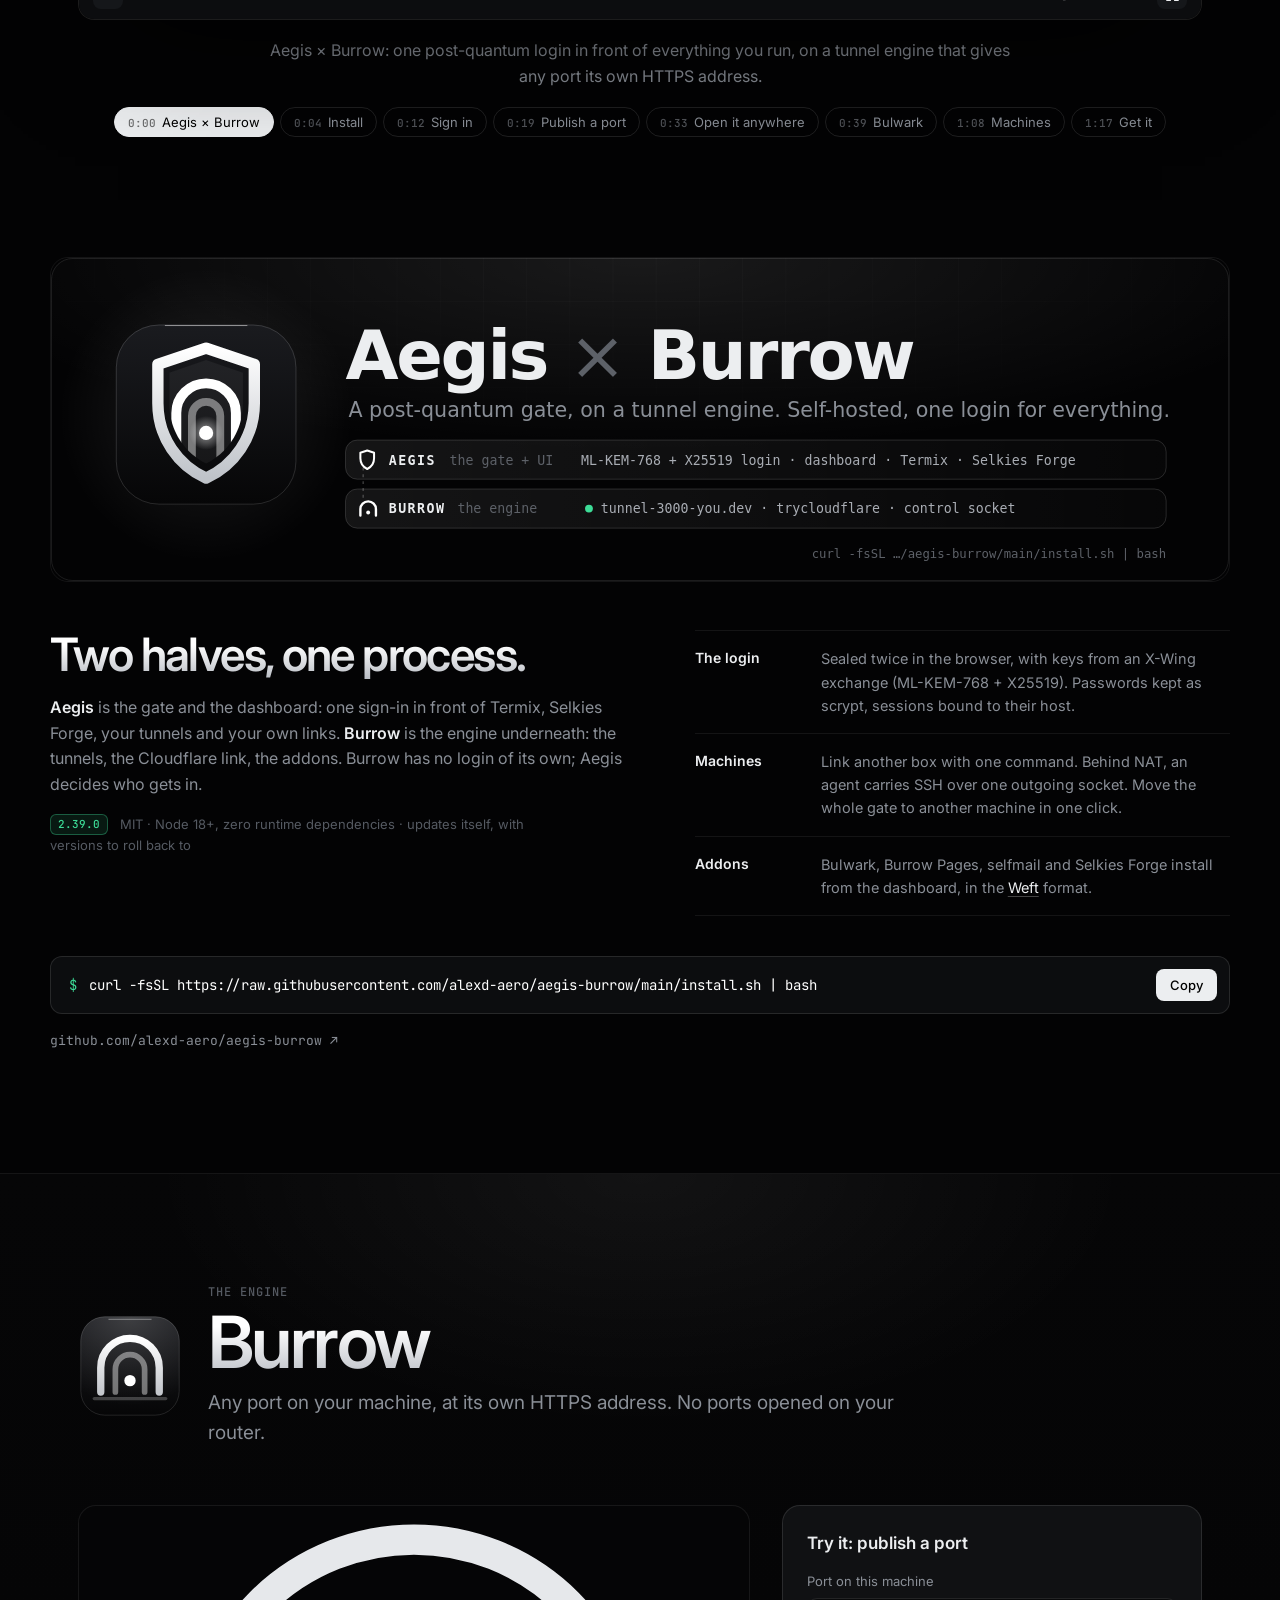
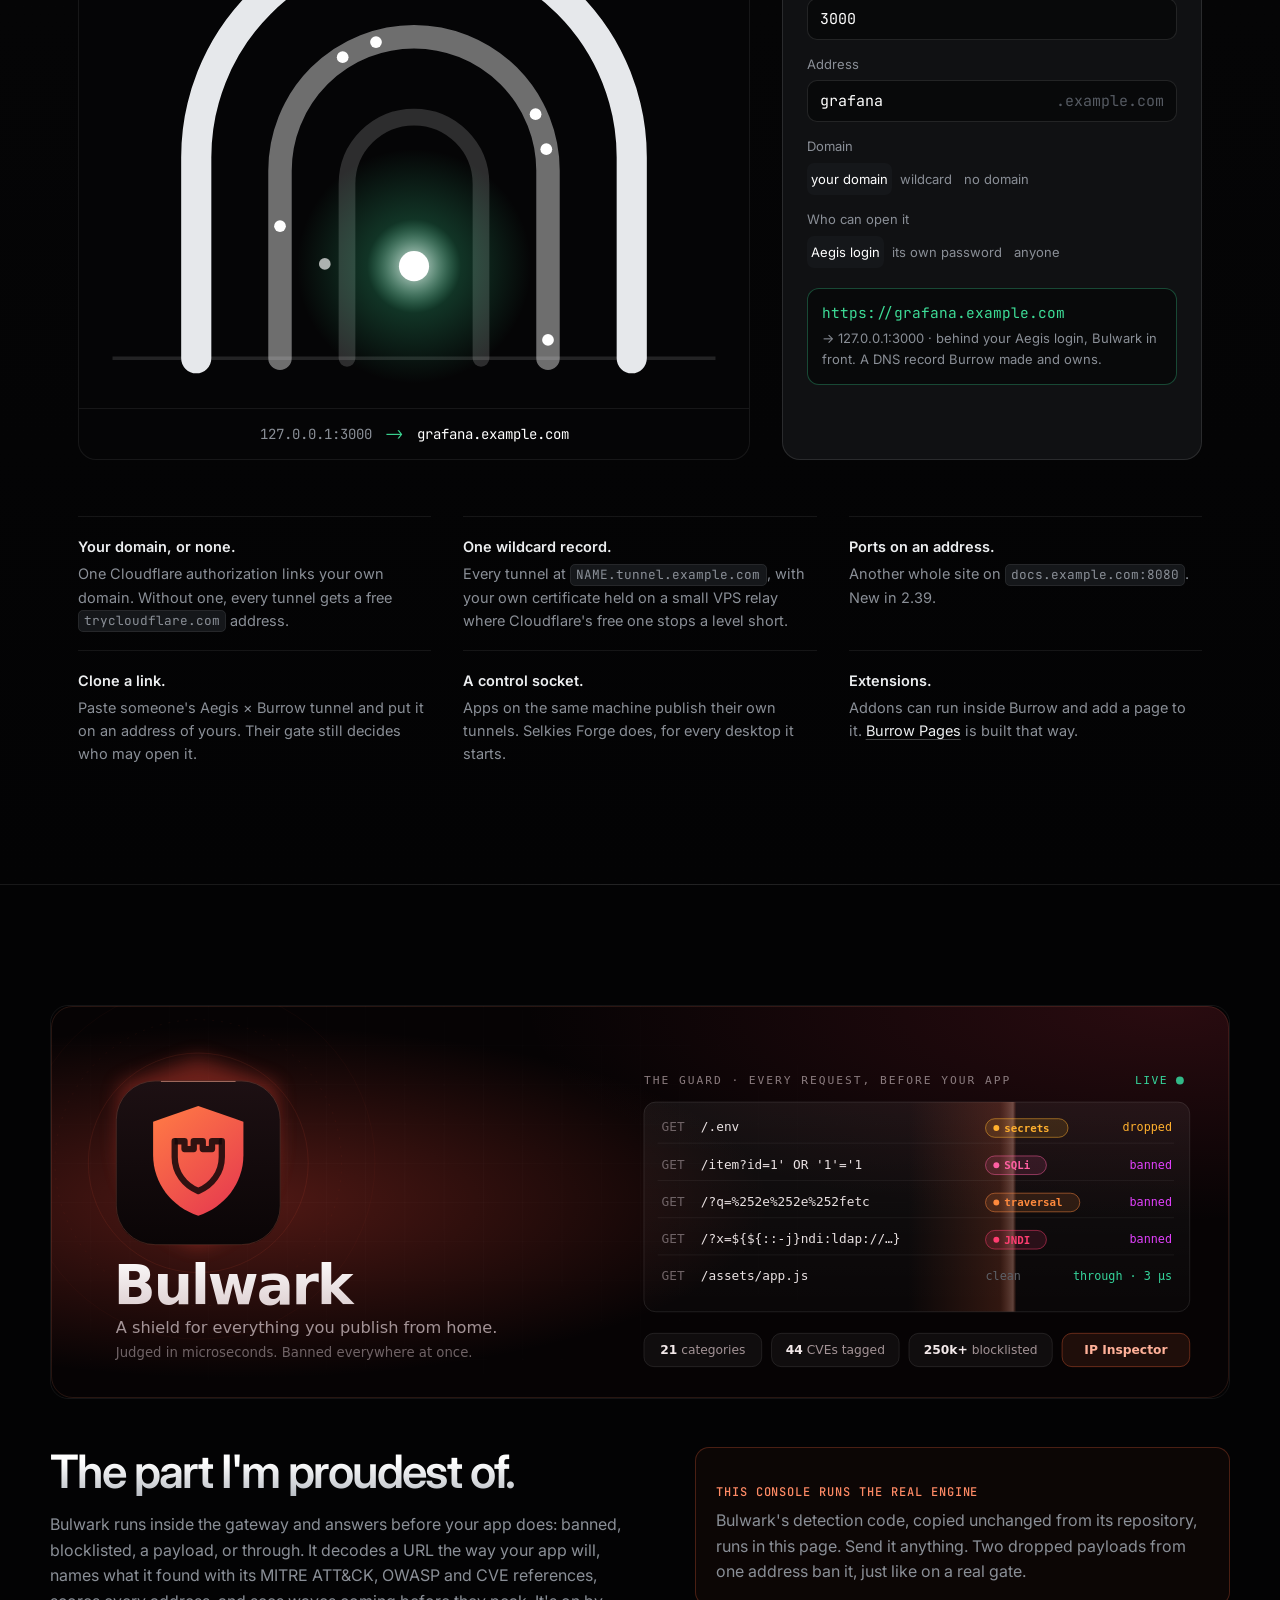
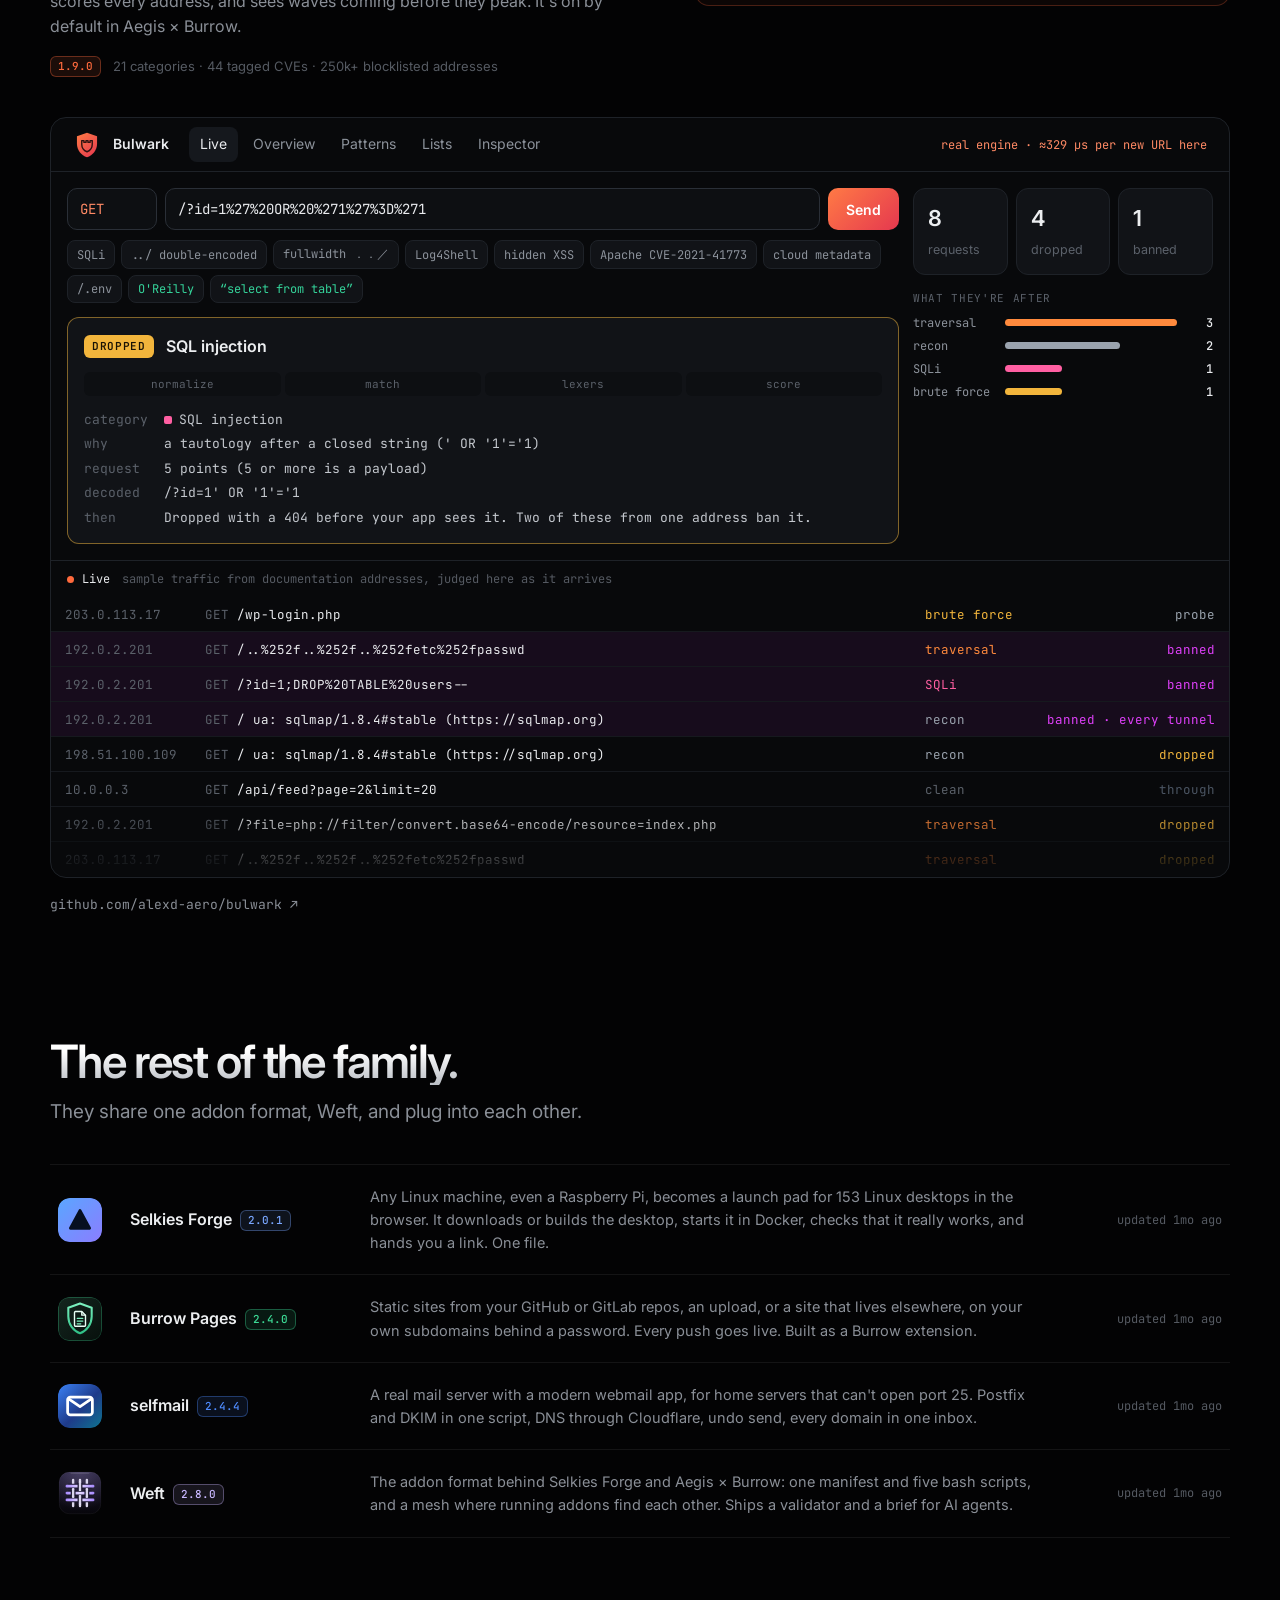
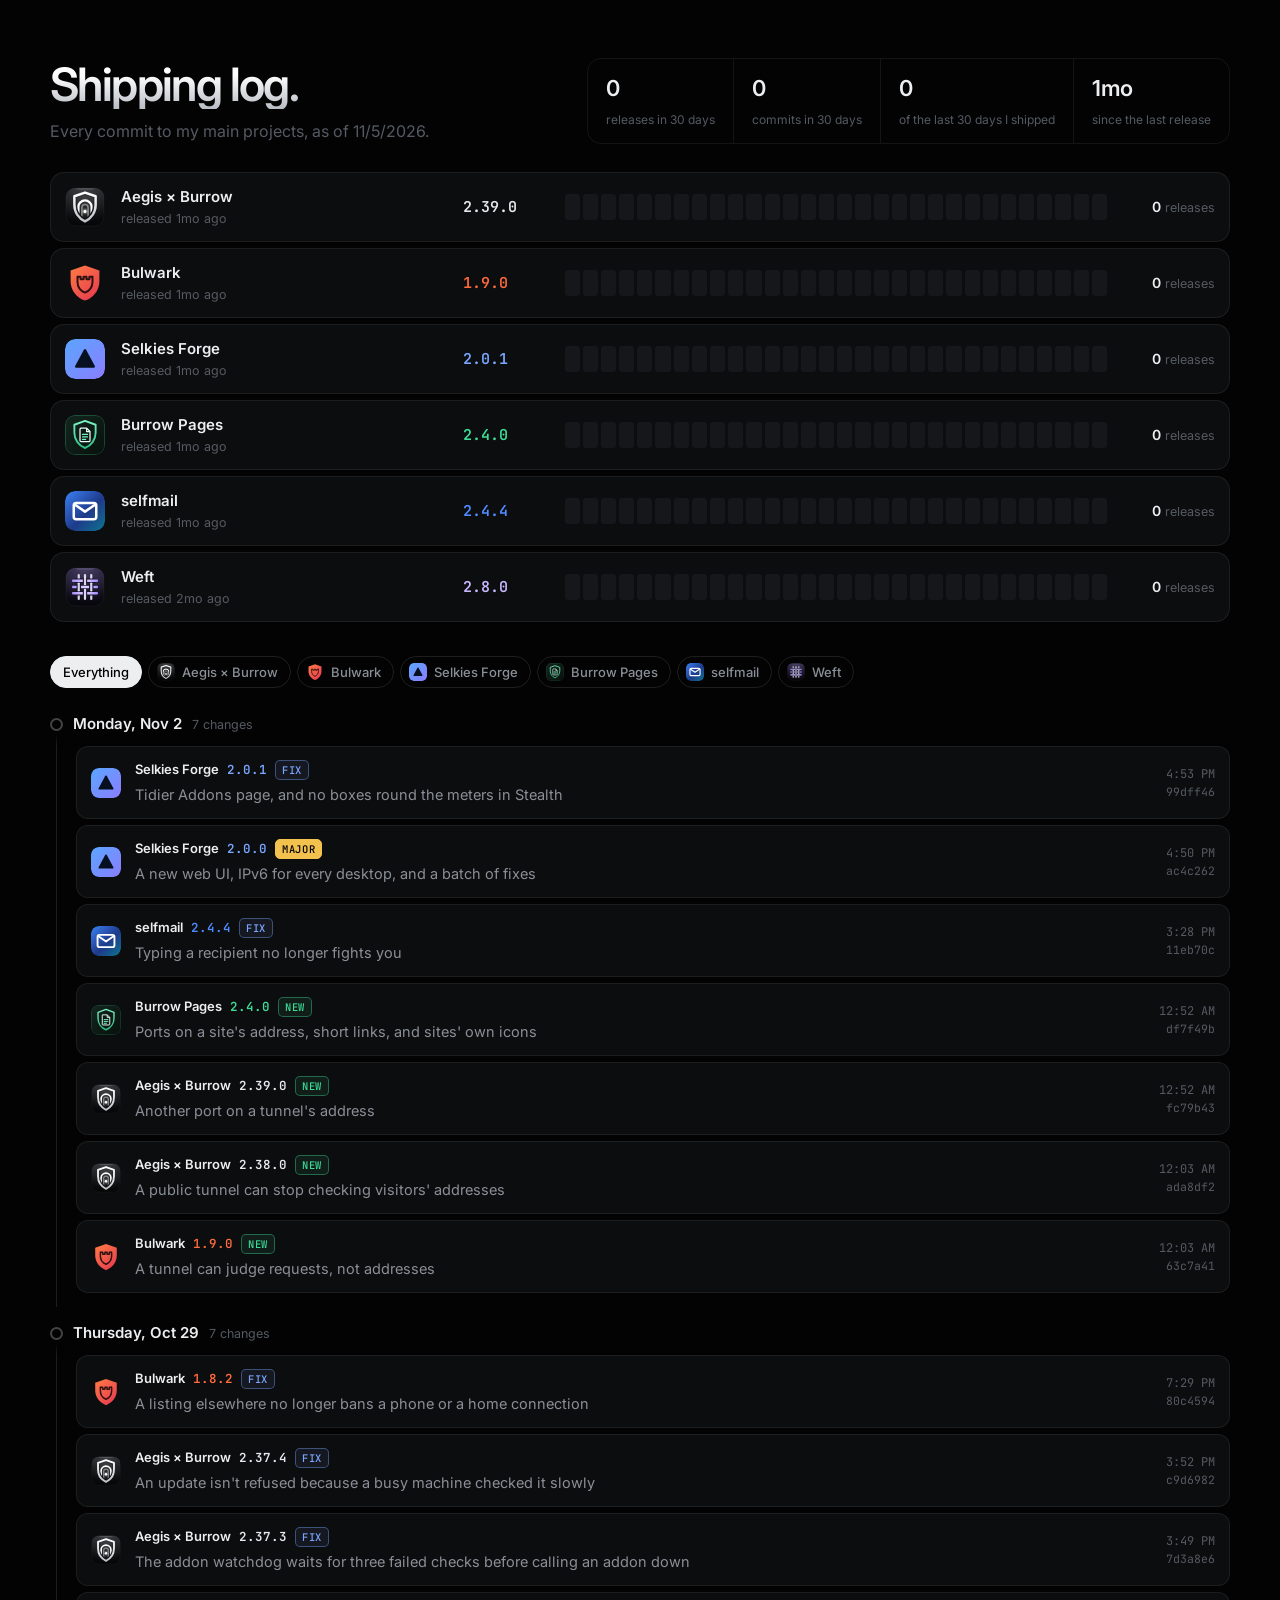
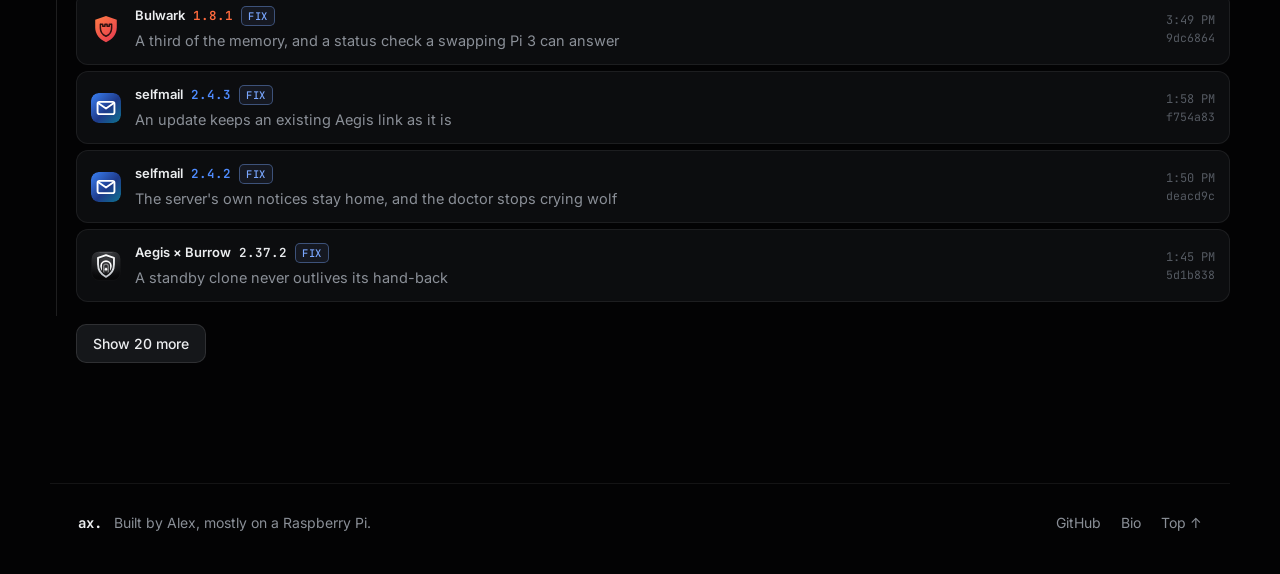
==== commit daab511e: "4.2: the site opens with "Hi, I'm Alex", the film goes straight to the work - the page now starts th" ====
--- a/index.html
+++ b/index.html
@@ -13,8 +13,8 @@
   <link rel="preconnect" href="https://fonts.googleapis.com">
   <link rel="preconnect" href="https://fonts.gstatic.com" crossorigin>
   <link href="https://fonts.googleapis.com/css2?family=Inter:wght@400;500;600;700&family=JetBrains+Mono:wght@400;500&display=swap" rel="stylesheet">
-  <link rel="stylesheet" href="assets/site.css?v=4.1.0">
-  <script type="module" src="assets/site.js?v=4.1.0"></script>
+  <link rel="stylesheet" href="assets/site.css?v=4.2.0">
+  <script type="module" src="assets/site.js?v=4.2.0"></script>
 </head>
 <body>
   <header class="nav" id="nav">
@@ -31,7 +31,7 @@
   </header>
   <div class="menu" id="menu" hidden>
     <nav aria-label="Sections">
-      <a href="#film"><b>Film</b><span>a minute and a half of it working</span></a>
+      <a href="#film"><b>Film</b><span>Aegis × Burrow and Bulwark at work</span></a>
       <a href="#aegis"><b>Aegis × Burrow</b><span>the gate and the tunnels</span></a>
       <a href="#burrow"><b>Burrow</b><span>try publishing a port</span></a>
       <a href="#bulwark"><b>Bulwark</b><span>try to get banned</span></a>
@@ -43,21 +43,21 @@
 
   <main id="top">
     <!-- intro + film -->
-    <section class="intro wrap">
-      <div class="family" aria-label="The projects">
-        <img src="assets/brand/aegis-burrow.svg" alt="Aegis × Burrow" title="Aegis × Burrow">
-        <img src="assets/brand/burrow.svg" alt="Burrow" title="Burrow">
-        <img src="assets/brand/bulwark.svg" alt="Bulwark" title="Bulwark">
-        <img src="assets/brand/burrow-pages.svg" alt="Burrow Pages" title="Burrow Pages">
-        <img src="assets/brand/forge.svg" alt="Selkies Forge" title="Selkies Forge">
-        <img src="assets/brand/selfmail.svg" alt="selfmail" title="selfmail">
-        <img src="assets/brand/weft.svg" alt="Weft" title="Weft">
-      </div>
-      <p class="hi">Hi, I'm Alex <span>· alexd-aero</span></p>
-      <h1>I build the gate, the tunnels and the shield for the machines you own.</h1>
-      <p class="lede">Self-hosted software that feels finished. Aegis × Burrow puts one post-quantum login in
-        front of everything you run and gives any port its own HTTPS address; Bulwark judges every request
-        before it lands. Most of it runs on a Raspberry Pi on my desk. The film below is the real interfaces at work.</p>
+    <section class="hello" id="hello">
+      <div class="wrap hello-in">
+        <h1 class="hl-hi" aria-label="Hi, I'm Alex."><span class="hl-t" aria-hidden="true">Hi, I'm Alex.</span><i class="hl-c" aria-hidden="true"></i></h1>
+        <p class="hl-sub">I build self-hosted software that feels finished.<br><span>Zero dependencies where I can. Most of it runs on a Raspberry Pi on my desk.</span></p>
+        <p class="hl-k">what I've built</p>
+        <div class="hl-fam">
+          <a class="hl-p" href="#aegis"><img src="assets/brand/aegis-burrow.svg" alt=""><b>Aegis × Burrow</b><span>a post-quantum gate on a tunnel engine</span></a>
+          <a class="hl-p" href="#bulwark"><img src="assets/brand/bulwark.svg" alt=""><b>Bulwark</b><span>a shield that judges every request</span></a>
+          <a class="hl-p" href="#work"><img src="assets/brand/forge.svg" alt=""><b>Selkies Forge</b><span>153 Linux desktops in a browser tab</span></a>
+          <a class="hl-p" href="#work"><img src="assets/brand/burrow-pages.svg" alt=""><b>Burrow Pages</b><span>your repos, live on your own domain</span></a>
+          <a class="hl-p" href="#work"><img src="assets/brand/selfmail.svg" alt=""><b>selfmail</b><span>a mail server for home servers</span></a>
+          <a class="hl-p" href="#work"><img src="assets/brand/weft.svg" alt=""><b>Weft</b><span>the addon format that ties them together</span></a>
+        </div>
+        <a class="hl-go" href="#film">Let me show you the big one <i>↓</i></a>
+      </div>
     </section>
 
     <section class="film-sec wrap" id="film" aria-label="The Aegis × Burrow film">
--- a/assets/site.css
+++ b/assets/site.css
@@ -392,6 +392,33 @@
 .reveal { opacity: 0; transform: translateY(20px); transition: opacity .8s var(--ease), transform .8s var(--ease); }
 .reveal.in { opacity: 1; transform: none; }
 
+/* ── hello: the page opens the way the film used to ── */
+.hello { position: relative; min-height: 100vh; min-height: 100svh; display: flex; align-items: center; padding: 104px 0 64px;
+  background: radial-gradient(900px 520px at 50% 0, rgba(255,255,255,.07), transparent 70%); }
+.hello-in { display: flex; flex-direction: column; align-items: center; text-align: center; }
+.hl-hi { max-width: none; background: none; color: inherit; font-size: clamp(54px, 9vw, 112px); line-height: 1; letter-spacing: -.045em; white-space: nowrap; transform-origin: 50% 50%; will-change: transform; }
+.hl-t { background: linear-gradient(180deg, #fff 30%, #b9bdc4); -webkit-background-clip: text; background-clip: text; color: transparent; }
+.hl-c { display: inline-block; width: .055em; height: .8em; margin-left: .07em; vertical-align: -.04em; background: #fff; animation: hl-blink 1s steps(1) infinite; }
+@keyframes hl-blink { 50% { opacity: 0; } }
+.hello.typed .hl-c { display: none; }
+.hl-sub { margin-top: 24px; font-size: clamp(19px, 2.2vw, 27px); line-height: 1.45; color: var(--text); }
+.hl-sub span { font-size: clamp(15px, 1.5vw, 19px); color: var(--muted); }
+.hl-k { margin-top: 48px; font: 500 13px var(--mono); letter-spacing: .12em; text-transform: uppercase; color: var(--faint); }
+.hl-fam { width: 100%; margin-top: 18px; display: grid; grid-template-columns: repeat(6, minmax(0, 1fr)); gap: 14px; }
+.hl-p { display: flex; flex-direction: column; align-items: center; gap: 10px; padding: 22px 12px 20px; border-radius: 18px; border: 1px solid var(--line); background: rgba(255,255,255,.025); text-decoration: none; transition: border-color .25s, background .25s, transform .5s var(--ease), opacity .7s var(--ease); }
+.hl-p img { width: 64px; height: 64px; border-radius: 16px; transition: transform .5s var(--ease); }
+.hl-p b { font-size: 17px; font-weight: 600; color: var(--text); }
+.hl-p span { font-size: 13px; color: var(--muted); line-height: 1.4; }
+.hl-p:hover { border-color: var(--line-hi); background: rgba(255,255,255,.05); }
+.hl-p:hover img { transform: translateY(-3px) scale(1.04); }
+.hl-go { margin-top: 44px; display: inline-flex; align-items: center; gap: 10px; font-size: 20px; color: var(--muted); text-decoration: none; transition: color .2s; }
+.hl-go:hover { color: var(--text); }
+.hl-go i { font-style: normal; display: inline-block; animation: hl-bob 1.8s var(--ease) infinite; }
+@keyframes hl-bob { 50% { transform: translateY(5px); } }
+/* while it plays: everything after the hello waits its turn */
+.hello.anim .hl-sub, .hello.anim .hl-k, .hello.anim .hl-p, .hello.anim .hl-go { opacity: 0; transform: translateY(22px); transition: opacity .7s var(--ease), transform .7s var(--ease), border-color .25s, background .25s; }
+.hello.anim .in { opacity: 1; transform: none; }
+
 /* ── the film: real screens, the hello, notes, full screen ── */
 .hi { font: 500 15px var(--sans); color: var(--text); margin-bottom: 14px; }
 .hi span { color: var(--faint); font-family: var(--mono); font-size: 13px; }
@@ -400,20 +427,6 @@
 .rv:first-child { opacity: 1; }
 .f-loading { position: absolute; right: 24px; bottom: 18px; font: 13px var(--mono); color: var(--faint); z-index: 30; transition: opacity .3s; }
 .stage.ready .f-loading { opacity: 0; }
-.f-hello { position: absolute; inset: 0; text-align: center; }
-.f-hello > * { position: absolute; left: 0; right: 0; }
-.h-hi { top: 292px; font: 600 108px/1 var(--sans); letter-spacing: -.045em; transform-origin: 50% 50%; white-space: nowrap; }
-.h-t { background: linear-gradient(180deg, #fff 30%, #b9bdc4); -webkit-background-clip: text; background-clip: text; color: transparent; }
-.h-c { display: inline-block; width: 6px; height: 88px; margin-left: 8px; background: #fff; vertical-align: -6px; }
-.h-sub { top: 226px; font-size: 27px; color: var(--text); line-height: 1.45; opacity: 0; }
-.h-sub span { font-size: 19px; color: var(--muted); }
-.h-k { top: 352px; font: 500 13px var(--mono); letter-spacing: .12em; text-transform: uppercase; color: var(--faint); opacity: 0; }
-.h-fam { top: 386px; left: 64px !important; right: 64px !important; display: grid; grid-template-columns: repeat(6, 1fr); gap: 14px; }
-.h-p { display: flex; flex-direction: column; align-items: center; gap: 10px; padding: 20px 10px; border-radius: 18px; border: 1px solid var(--line); background: rgba(255,255,255,.025); opacity: 0; }
-.h-p img { width: 66px; height: 66px; border-radius: 16px; }
-.h-p b { font-size: 17px; font-weight: 600; }
-.h-p span { font-size: 13px; color: var(--muted); line-height: 1.4; }
-.h-go { top: 640px; font-size: 21px; color: var(--muted); opacity: 0; }
 .f-note { position: absolute; left: 0; top: 0; z-index: 15; pointer-events: none; opacity: 0; display: flex; align-items: center; gap: 9px; max-width: 520px; padding: 10px 15px; border-radius: 12px;
   background: rgba(12,13,15,.94); border: 1px solid rgba(255,255,255,.18); box-shadow: 0 14px 40px rgba(0,0,0,.6); font-size: 16px; color: #fff; backdrop-filter: blur(8px); }
 .f-note > i { width: 8px; height: 8px; border-radius: 50%; background: #ff6a3d; box-shadow: 0 0 10px #ff6a3d; flex: none; }
@@ -458,6 +471,7 @@
 html.menu-open { overflow: hidden; }
 
 @media (max-width: 980px) {
+  .hl-fam { grid-template-columns: repeat(3, minmax(0, 1fr)); }
   .split, .burrow-grid { grid-template-columns: minmax(0, 1fr); gap: 32px; }
   .burrow-list { grid-template-columns: 1fr 1fr; }
   .bwc-grid { grid-template-columns: minmax(0, 1fr); }
@@ -472,6 +486,16 @@
 
 /* ── the phone version ── */
 @media (max-width: 680px) {
+  .hello { padding: 92px 0 48px; align-items: flex-start; }
+  .hl-hi { font-size: 50px; }
+  .hl-sub { margin-top: 18px; }
+  .hl-k { margin-top: 32px; }
+  .hl-fam { grid-template-columns: 1fr 1fr; gap: 10px; }
+  .hl-p { padding: 16px 10px 14px; gap: 8px; border-radius: 16px; }
+  .hl-p img { width: 48px; height: 48px; border-radius: 12px; }
+  .hl-p b { font-size: 15px; }
+  .hl-p span { font-size: 12px; }
+  .hl-go { margin-top: 30px; font-size: 17px; }
   body { font-size: 15.5px; }
   .wrap { padding: 0 16px; }
   .nav { padding: 10px 16px; gap: 12px; }
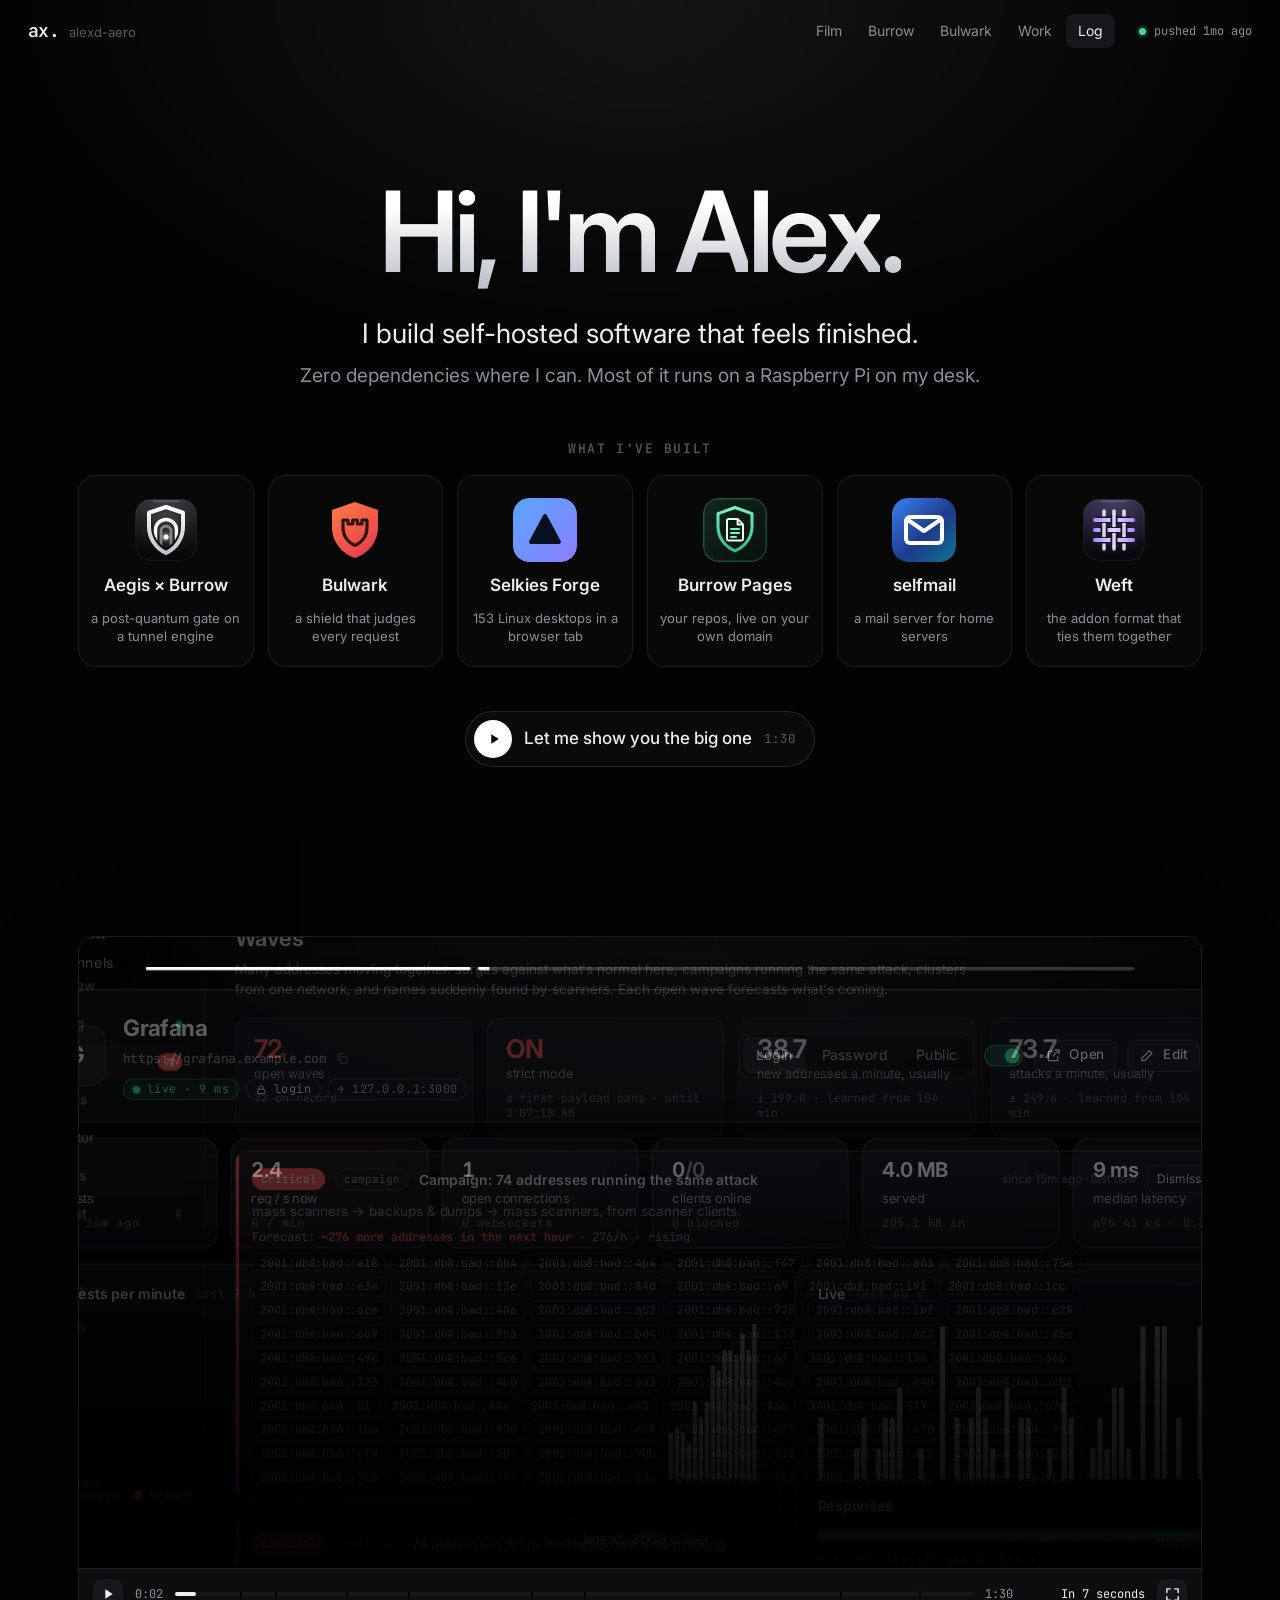
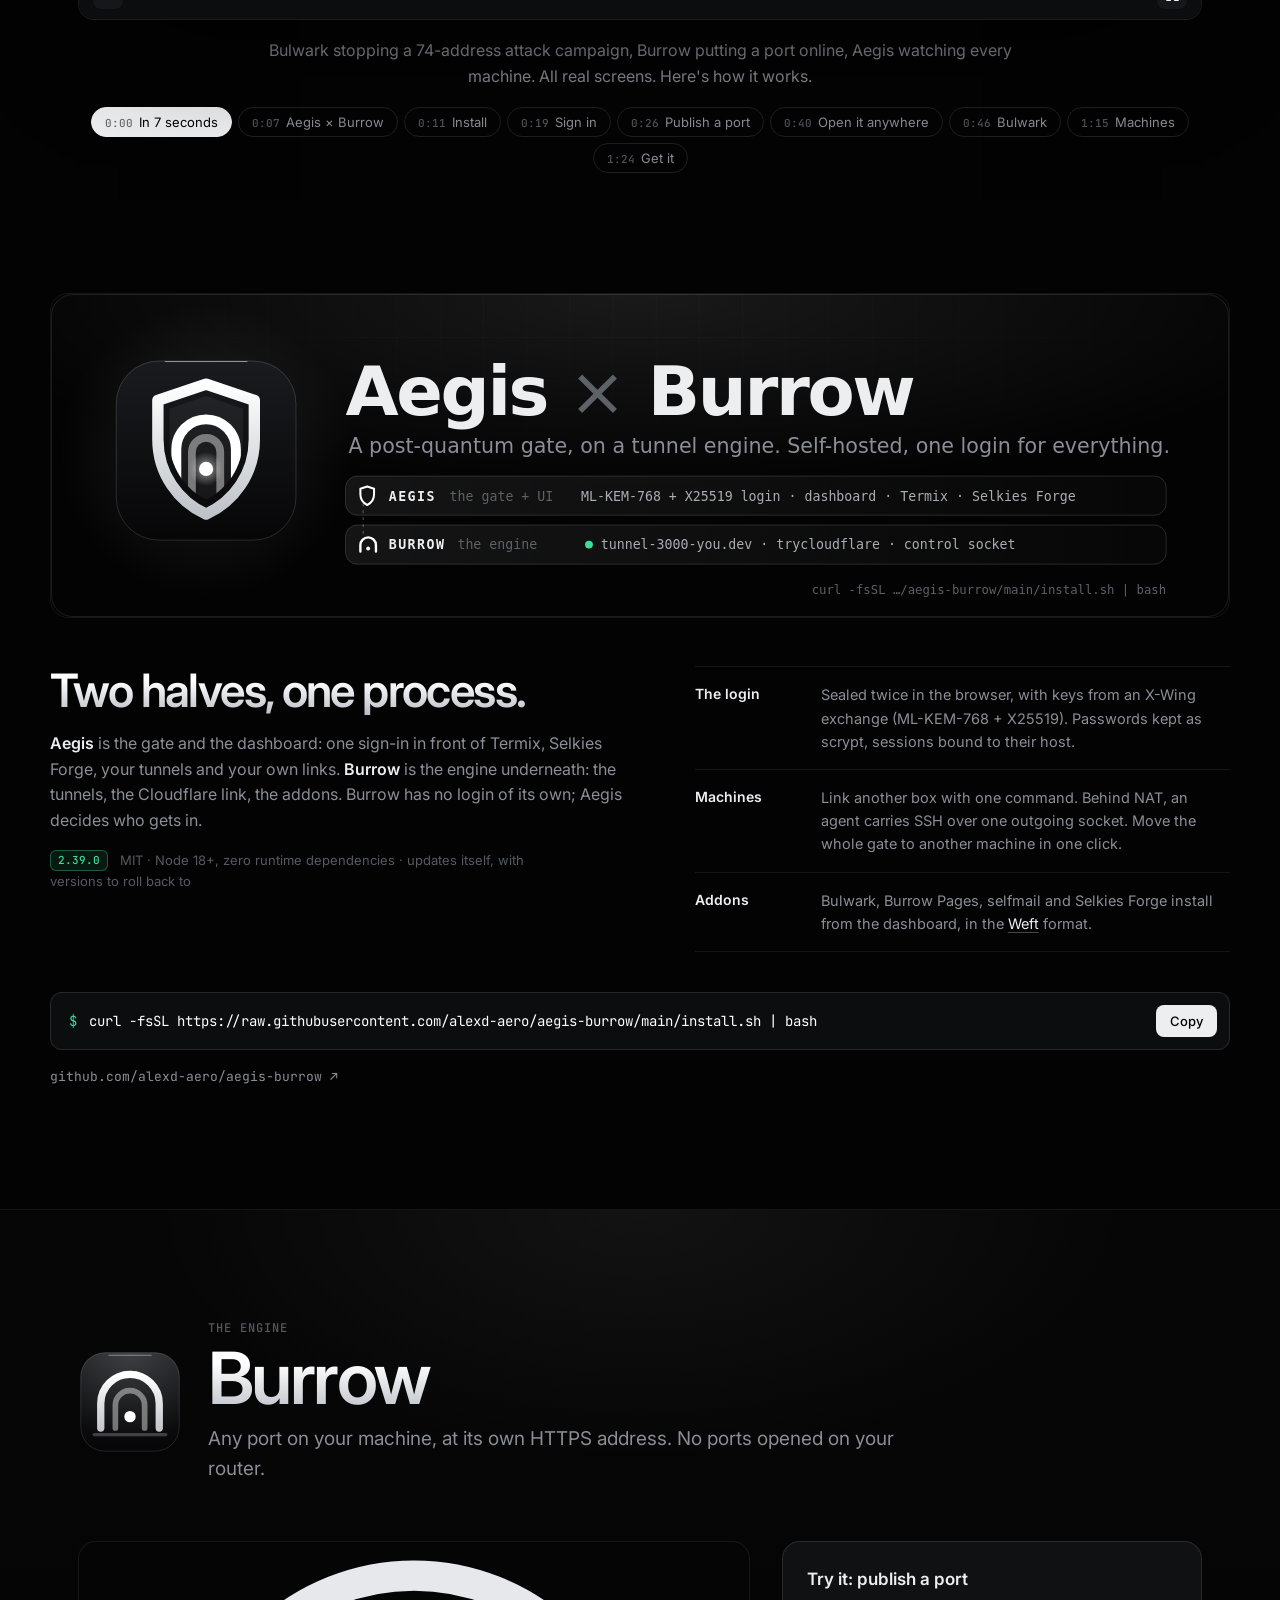
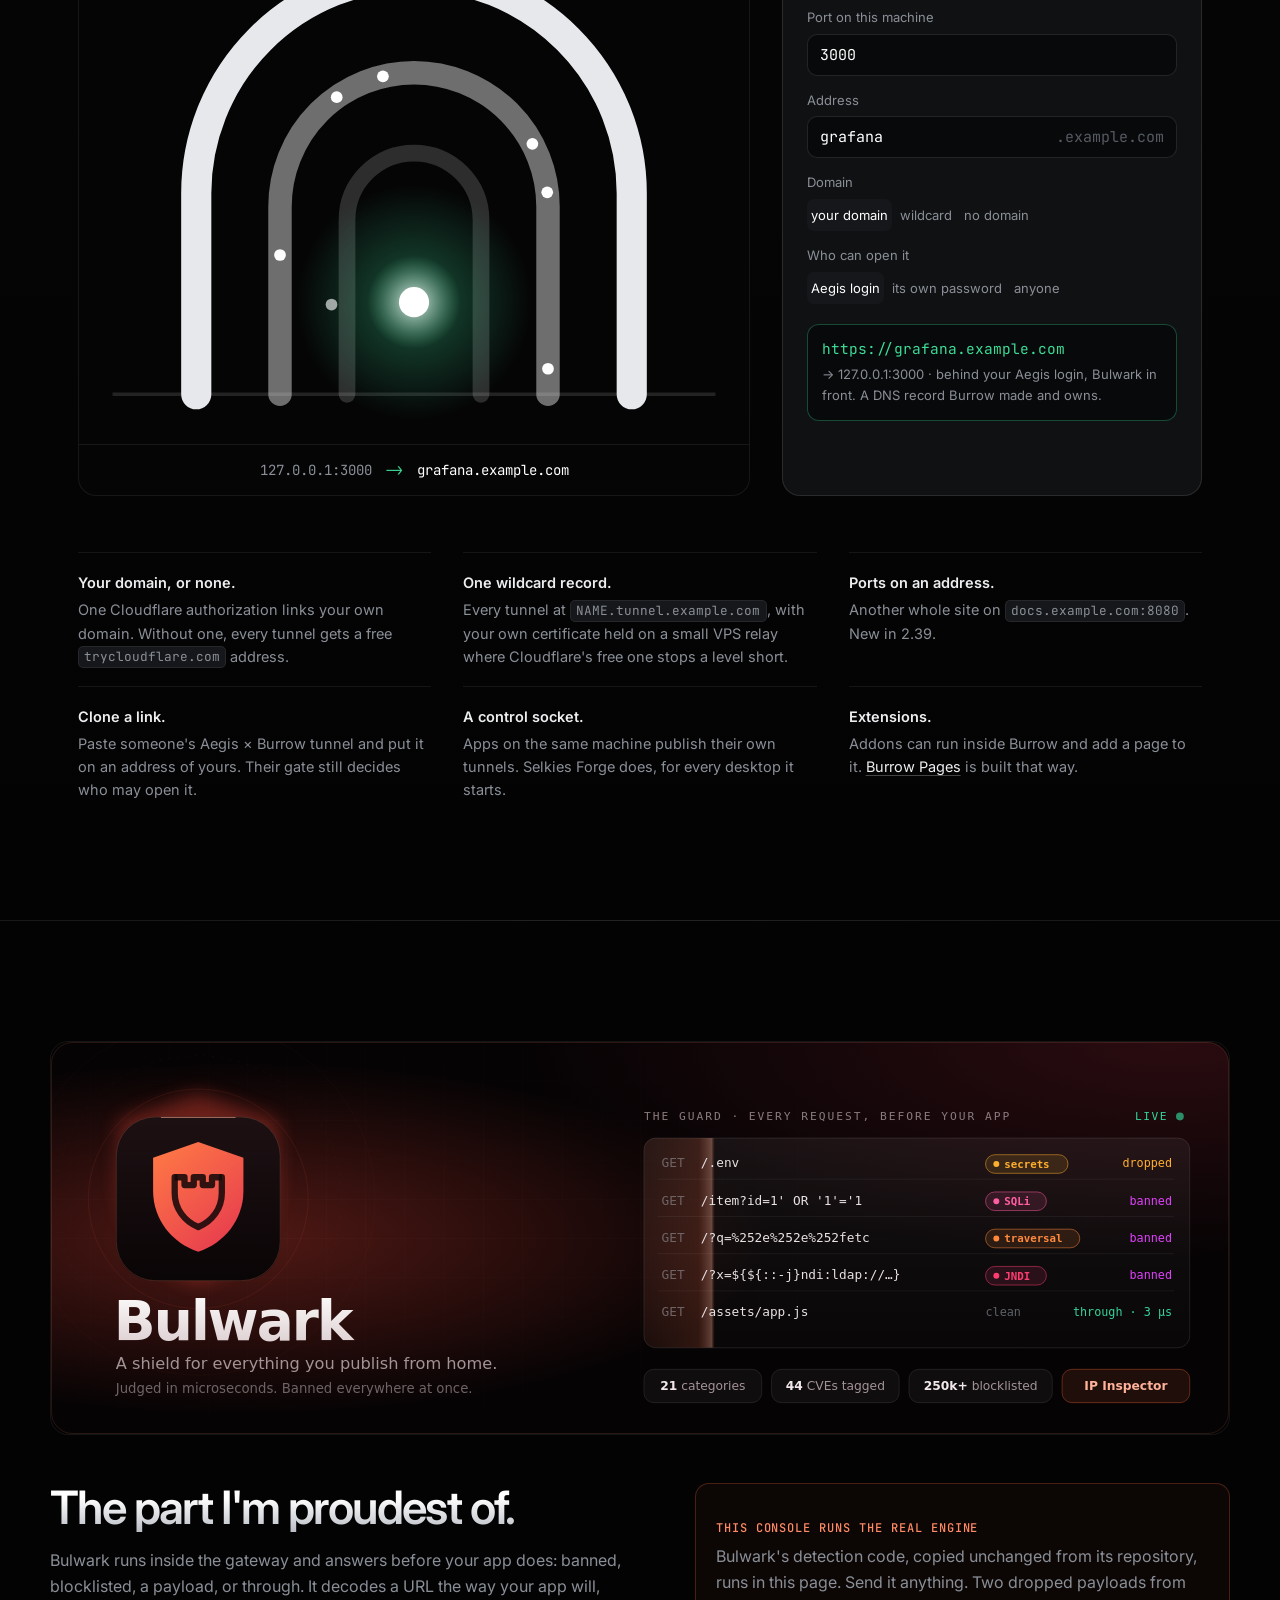
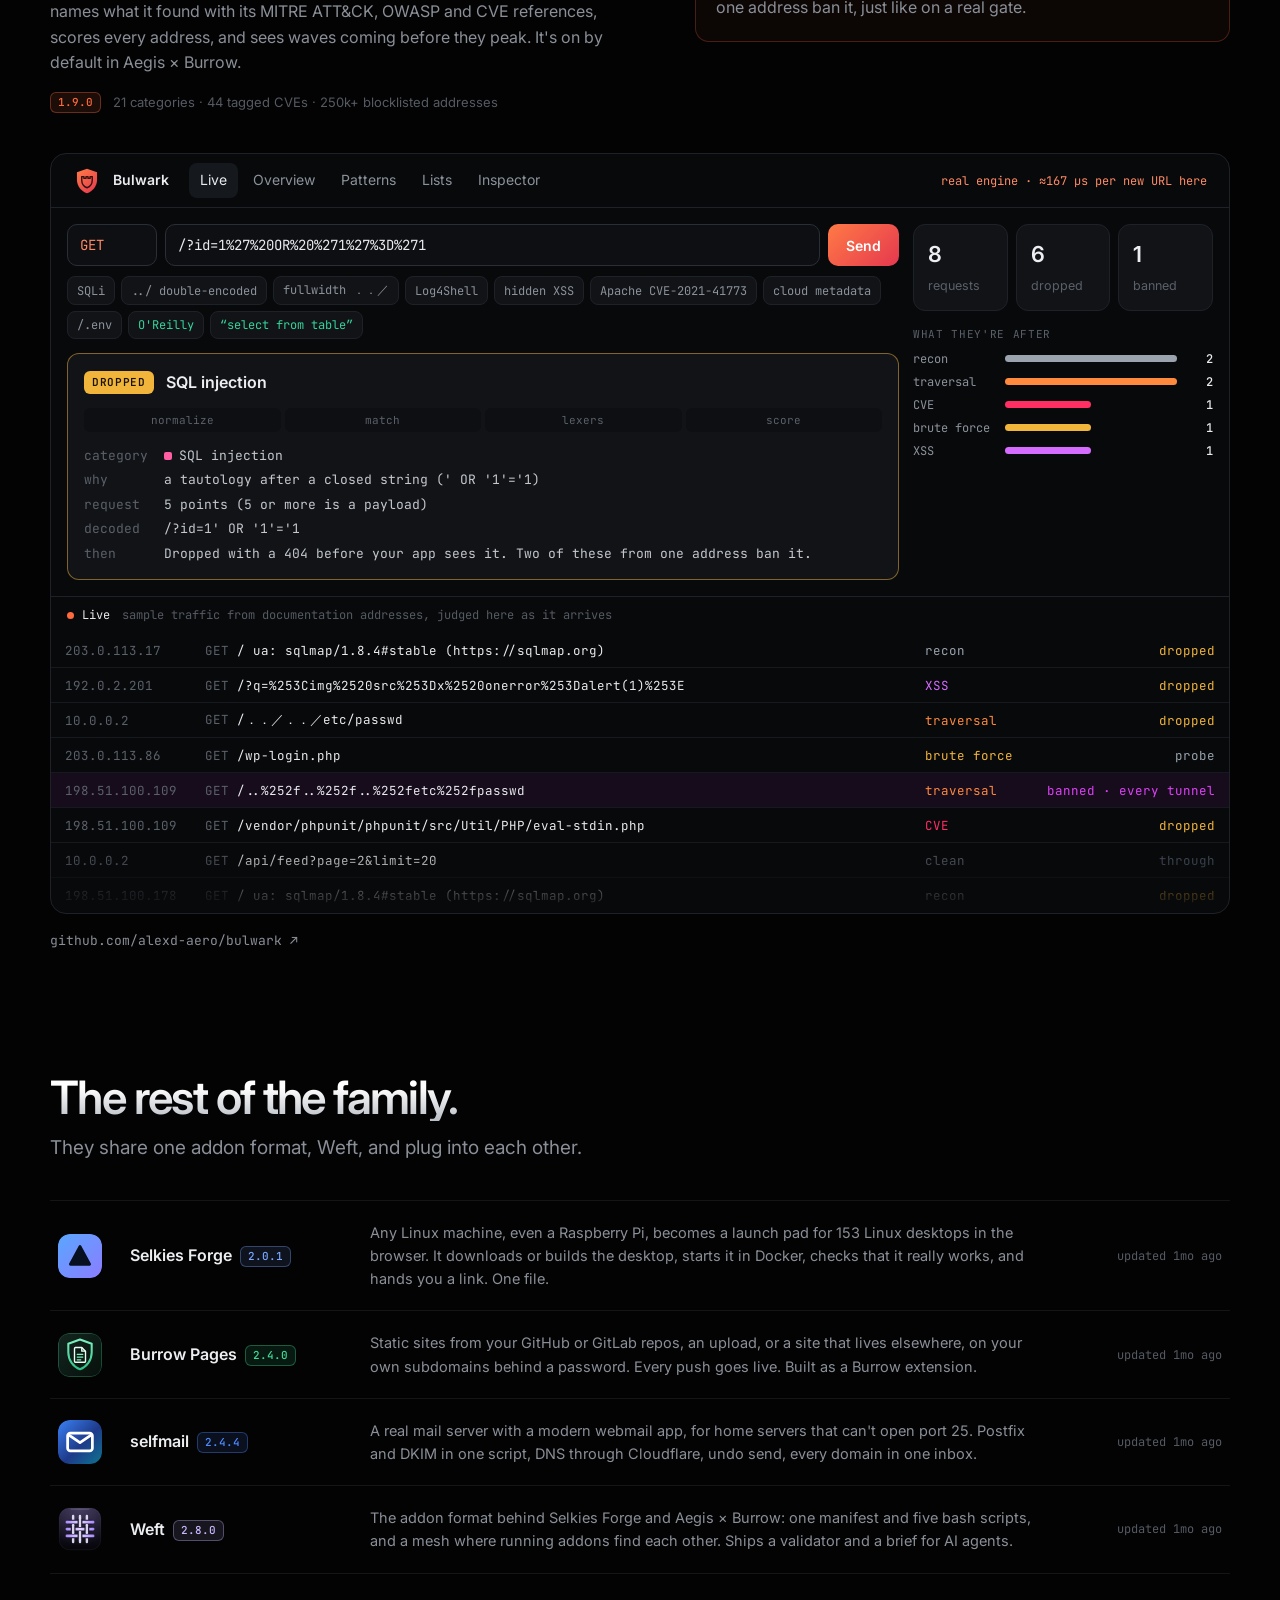
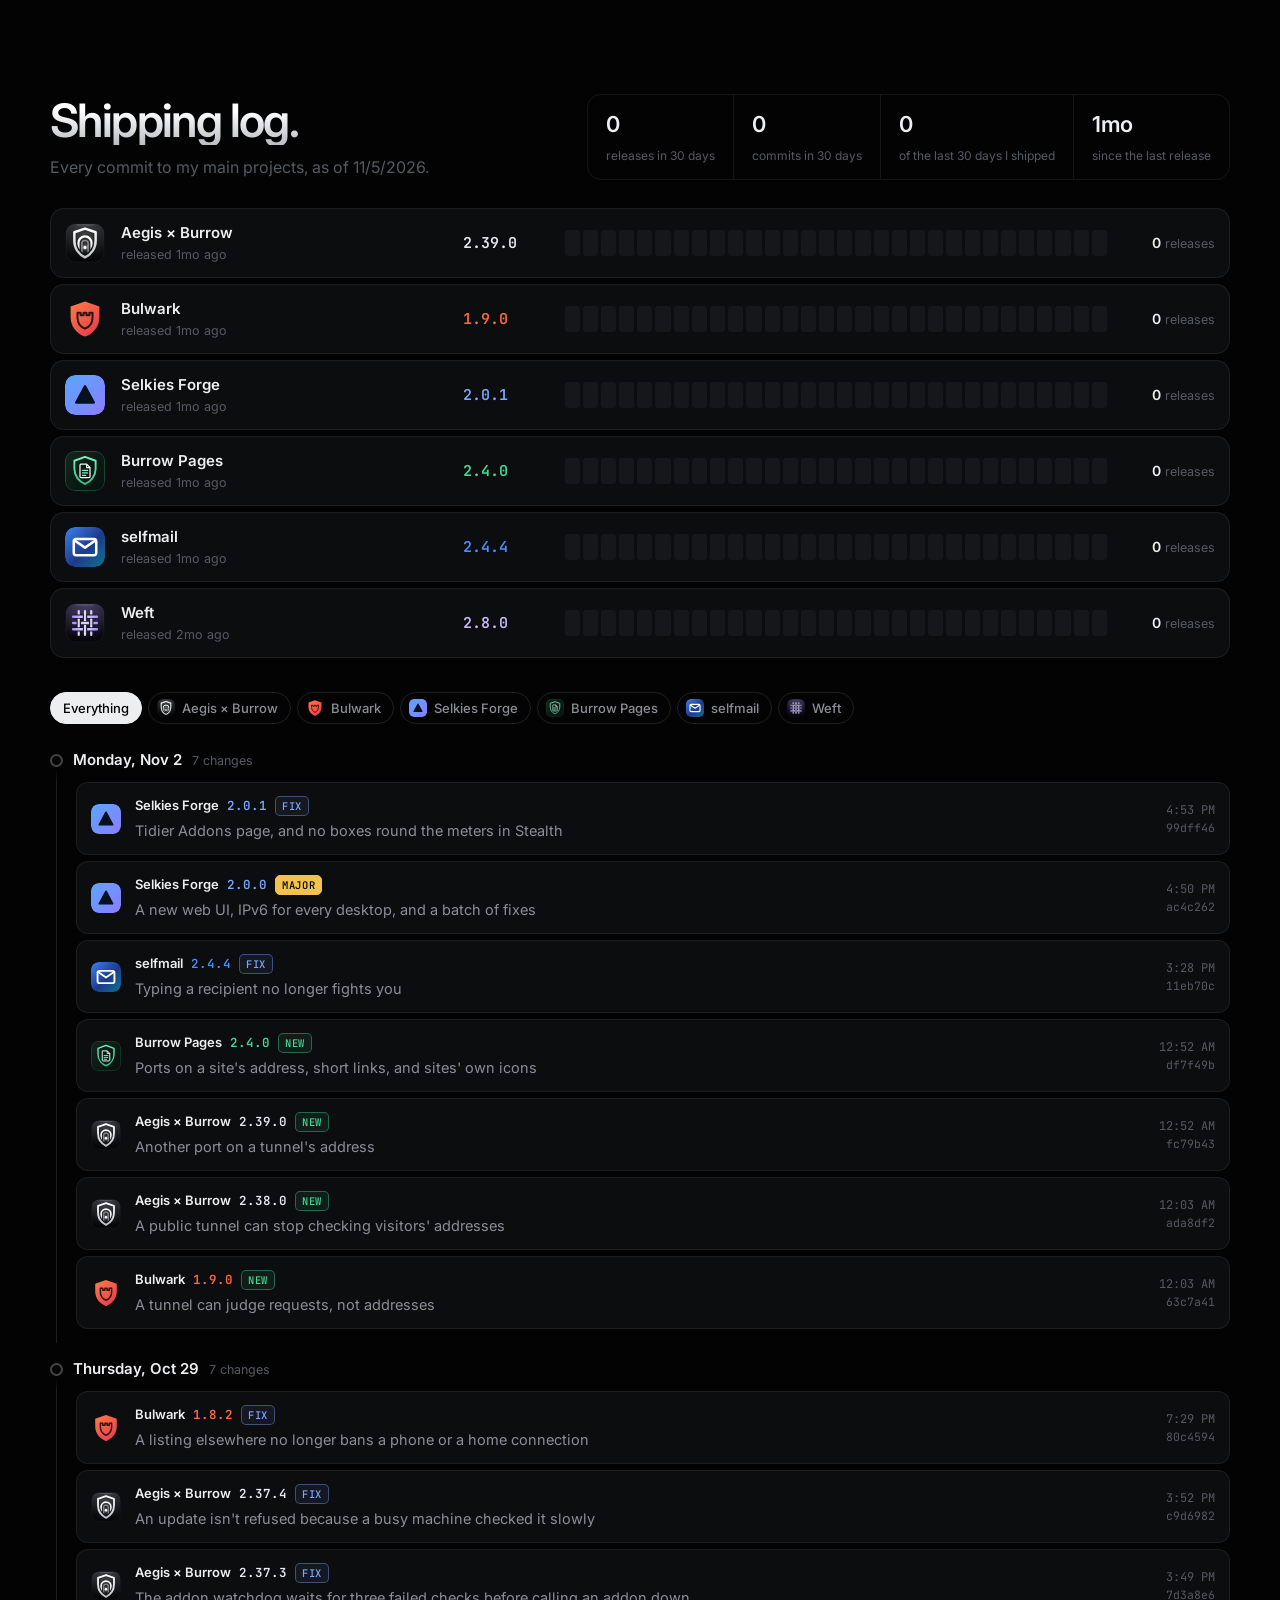
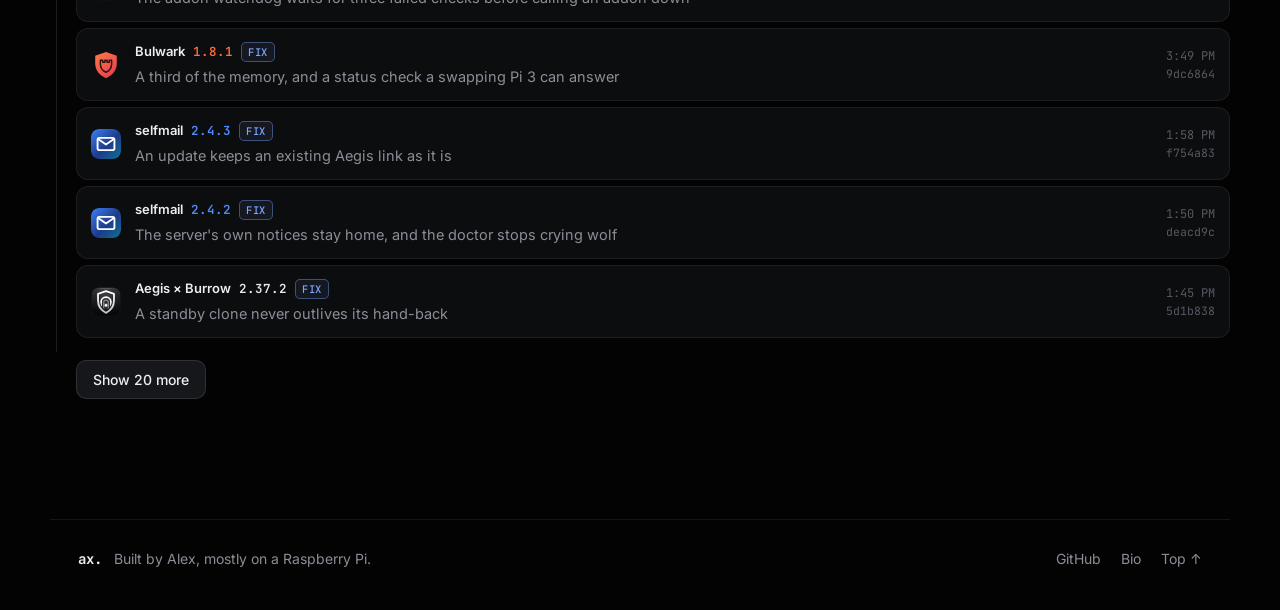
==== commit 26bb6e9c: "4.3: a smoother hello, no flash of it finished, and a cold open for the film - the hello is hidden b" ====
--- a/index.html
+++ b/index.html
@@ -13,8 +13,17 @@
   <link rel="preconnect" href="https://fonts.googleapis.com">
   <link rel="preconnect" href="https://fonts.gstatic.com" crossorigin>
   <link href="https://fonts.googleapis.com/css2?family=Inter:wght@400;500;600;700&family=JetBrains+Mono:wght@400;500&display=swap" rel="stylesheet">
-  <link rel="stylesheet" href="assets/site.css?v=4.2.0">
-  <script type="module" src="assets/site.js?v=4.2.0"></script>
+  <script>
+    // hide the hello before the first paint, so it never flashes finished before it plays
+    try { if (!matchMedia("(prefers-reduced-motion: reduce)").matches && !location.hash) { document.documentElement.classList.add("hl-wait"); setTimeout(() => document.documentElement.classList.remove("hl-wait"), 4000); } } catch {}
+  </script>
+  <style>
+    /* before anything else loads: a black page, and the hello hidden until it plays */
+    html { background: #030304; }
+    html.hl-wait .hl-t, html.hl-wait .hl-sub, html.hl-wait .hl-k, html.hl-wait .hl-p, html.hl-wait .hl-go { opacity: 0; }
+  </style>
+  <link rel="stylesheet" href="assets/site.css?v=4.3.0">
+  <script type="module" src="assets/site.js?v=4.3.0"></script>
 </head>
 <body>
   <header class="nav" id="nav">
@@ -45,7 +54,7 @@
     <!-- intro + film -->
     <section class="hello" id="hello">
       <div class="wrap hello-in">
-        <h1 class="hl-hi" aria-label="Hi, I'm Alex."><span class="hl-t" aria-hidden="true">Hi, I'm Alex.</span><i class="hl-c" aria-hidden="true"></i></h1>
+        <h1 class="hl-hi" aria-label="Hi, I'm Alex."><span class="hl-t" aria-hidden="true">Hi, I'm Alex.</span></h1>
         <p class="hl-sub">I build self-hosted software that feels finished.<br><span>Zero dependencies where I can. Most of it runs on a Raspberry Pi on my desk.</span></p>
         <p class="hl-k">what I've built</p>
         <div class="hl-fam">
@@ -56,7 +65,7 @@
           <a class="hl-p" href="#work"><img src="assets/brand/selfmail.svg" alt=""><b>selfmail</b><span>a mail server for home servers</span></a>
           <a class="hl-p" href="#work"><img src="assets/brand/weft.svg" alt=""><b>Weft</b><span>the addon format that ties them together</span></a>
         </div>
-        <a class="hl-go" href="#film">Let me show you the big one <i>↓</i></a>
+        <a class="hl-go" href="#film"><span class="hl-play"><svg viewBox="0 0 24 24"><path d="M8 5v14l11-7z"/></svg></span><span>Let me show you the big one</span><em id="hl-len">1:30</em></a>
       </div>
     </section>
 
--- a/assets/site.css
+++ b/assets/site.css
@@ -396,28 +396,27 @@
 .hello { position: relative; min-height: 100vh; min-height: 100svh; display: flex; align-items: center; padding: 104px 0 64px;
   background: radial-gradient(900px 520px at 50% 0, rgba(255,255,255,.07), transparent 70%); }
 .hello-in { display: flex; flex-direction: column; align-items: center; text-align: center; }
-.hl-hi { max-width: none; background: none; color: inherit; font-size: clamp(54px, 9vw, 112px); line-height: 1; letter-spacing: -.045em; white-space: nowrap; transform-origin: 50% 50%; will-change: transform; }
-.hl-t { background: linear-gradient(180deg, #fff 30%, #b9bdc4); -webkit-background-clip: text; background-clip: text; color: transparent; }
-.hl-c { display: inline-block; width: .055em; height: .8em; margin-left: .07em; vertical-align: -.04em; background: #fff; animation: hl-blink 1s steps(1) infinite; }
-@keyframes hl-blink { 50% { opacity: 0; } }
-.hello.typed .hl-c { display: none; }
+.hl-hi { max-width: none; background: none; color: inherit; font-size: clamp(54px, 9vw, 112px); line-height: 1.04; letter-spacing: -.045em; white-space: nowrap; }
+.hl-t { display: inline-block; }
+.hl-l { display: inline-block; white-space: pre; background: linear-gradient(180deg, #fff 30%, #b9bdc4); -webkit-background-clip: text; background-clip: text; color: transparent; }
 .hl-sub { margin-top: 24px; font-size: clamp(19px, 2.2vw, 27px); line-height: 1.45; color: var(--text); }
 .hl-sub span { font-size: clamp(15px, 1.5vw, 19px); color: var(--muted); }
 .hl-k { margin-top: 48px; font: 500 13px var(--mono); letter-spacing: .12em; text-transform: uppercase; color: var(--faint); }
 .hl-fam { width: 100%; margin-top: 18px; display: grid; grid-template-columns: repeat(6, minmax(0, 1fr)); gap: 14px; }
-.hl-p { display: flex; flex-direction: column; align-items: center; gap: 10px; padding: 22px 12px 20px; border-radius: 18px; border: 1px solid var(--line); background: rgba(255,255,255,.025); text-decoration: none; transition: border-color .25s, background .25s, transform .5s var(--ease), opacity .7s var(--ease); }
+.hl-p { display: flex; flex-direction: column; align-items: center; gap: 10px; padding: 22px 12px 20px; border-radius: 18px; border: 1px solid var(--line); background: rgba(255,255,255,.025); text-decoration: none; transition: border-color .25s, background .25s; }
 .hl-p img { width: 64px; height: 64px; border-radius: 16px; transition: transform .5s var(--ease); }
 .hl-p b { font-size: 17px; font-weight: 600; color: var(--text); }
 .hl-p span { font-size: 13px; color: var(--muted); line-height: 1.4; }
 .hl-p:hover { border-color: var(--line-hi); background: rgba(255,255,255,.05); }
 .hl-p:hover img { transform: translateY(-3px) scale(1.04); }
-.hl-go { margin-top: 44px; display: inline-flex; align-items: center; gap: 10px; font-size: 20px; color: var(--muted); text-decoration: none; transition: color .2s; }
-.hl-go:hover { color: var(--text); }
-.hl-go i { font-style: normal; display: inline-block; animation: hl-bob 1.8s var(--ease) infinite; }
-@keyframes hl-bob { 50% { transform: translateY(5px); } }
-/* while it plays: everything after the hello waits its turn */
-.hello.anim .hl-sub, .hello.anim .hl-k, .hello.anim .hl-p, .hello.anim .hl-go { opacity: 0; transform: translateY(22px); transition: opacity .7s var(--ease), transform .7s var(--ease), border-color .25s, background .25s; }
-.hello.anim .in { opacity: 1; transform: none; }
+.hl-go { margin-top: 44px; display: inline-flex; align-items: center; gap: 12px; padding: 8px 18px 8px 8px; border-radius: 99px; border: 1px solid var(--line-2); background: rgba(255,255,255,.03);
+  font-size: 17px; font-weight: 500; color: var(--text); text-decoration: none; transition: border-color .25s, background .25s, transform .4s var(--ease); }
+.hl-go:hover { border-color: var(--line-hi); background: rgba(255,255,255,.07); }
+.hl-go:active { transform: scale(.98); }
+.hl-play { width: 38px; height: 38px; border-radius: 50%; background: #fff; color: #000; display: grid; place-items: center; animation: hl-ring 2.4s ease-out infinite; }
+.hl-play svg { width: 16px; height: 16px; fill: currentColor; margin-left: 2px; }
+.hl-go em { font: 12.5px var(--mono); font-style: normal; color: var(--faint); }
+@keyframes hl-ring { 0% { box-shadow: 0 0 0 0 rgba(255,255,255,.35); } 70%, 100% { box-shadow: 0 0 0 12px rgba(255,255,255,0); } }
 
 /* ── the film: real screens, the hello, notes, full screen ── */
 .hi { font: 500 15px var(--sans); color: var(--text); margin-bottom: 14px; }
@@ -427,6 +426,19 @@
 .rv:first-child { opacity: 1; }
 .f-loading { position: absolute; right: 24px; bottom: 18px; font: 13px var(--mono); color: var(--faint); z-index: 30; transition: opacity .3s; }
 .stage.ready .f-loading { opacity: 0; }
+/* the hook */
+.hk-cut { position: absolute; inset: 0; overflow: hidden; background: #000; visibility: hidden; }
+.hk-cut .rv { opacity: 1; }
+.hk-shade { position: absolute; inset: 0; background: linear-gradient(180deg, rgba(0,0,0,.15) 0%, rgba(0,0,0,0) 35%, rgba(0,0,0,.55) 62%, rgba(0,0,0,.92) 100%); }
+.hk-txt { position: absolute; left: 76px; right: 76px; bottom: 74px; opacity: 0; }
+.hk-k { display: flex; align-items: center; gap: 10px; font: 600 15px var(--mono); letter-spacing: .14em; text-transform: uppercase; color: var(--kc); }
+.hk-k i { width: 9px; height: 9px; border-radius: 50%; background: var(--kc); box-shadow: 0 0 14px var(--kc); }
+.hk-h { margin-top: 14px; font: 600 64px/1.04 var(--sans); letter-spacing: -.04em; color: #fff; text-shadow: 0 4px 40px rgba(0,0,0,.6); }
+.hk-bar { position: absolute; left: 76px; right: 76px; top: 34px; display: flex; gap: 8px; z-index: 5; }
+.hk-bar i { flex: 1; height: 4px; border-radius: 4px; background: rgba(255,255,255,.2); overflow: hidden; position: relative; }
+.hk-bar i::after { content: ""; position: absolute; inset: 0; background: #fff; transform-origin: 0 50%; transform: scaleX(var(--p, 0)); }
+.bigplay-label { position: absolute; left: 0; right: 0; top: calc(50% + 52px); z-index: 5; text-align: center; font: 600 15px var(--sans); color: #fff; text-shadow: 0 2px 12px rgba(0,0,0,.8); pointer-events: none; transition: opacity .3s; }
+.player.started .bigplay-label, .player.playing .bigplay-label { opacity: 0; }
 .f-note { position: absolute; left: 0; top: 0; z-index: 15; pointer-events: none; opacity: 0; display: flex; align-items: center; gap: 9px; max-width: 520px; padding: 10px 15px; border-radius: 12px;
   background: rgba(12,13,15,.94); border: 1px solid rgba(255,255,255,.18); box-shadow: 0 14px 40px rgba(0,0,0,.6); font-size: 16px; color: #fff; backdrop-filter: blur(8px); }
 .f-note > i { width: 8px; height: 8px; border-radius: 50%; background: #ff6a3d; box-shadow: 0 0 10px #ff6a3d; flex: none; }
@@ -495,7 +507,7 @@
   .hl-p img { width: 48px; height: 48px; border-radius: 12px; }
   .hl-p b { font-size: 15px; }
   .hl-p span { font-size: 12px; }
-  .hl-go { margin-top: 30px; font-size: 17px; }
+  .hl-go { margin-top: 30px; font-size: 15.5px; }
   body { font-size: 15.5px; }
   .wrap { padding: 0 16px; }
   .nav { padding: 10px 16px; gap: 12px; }
